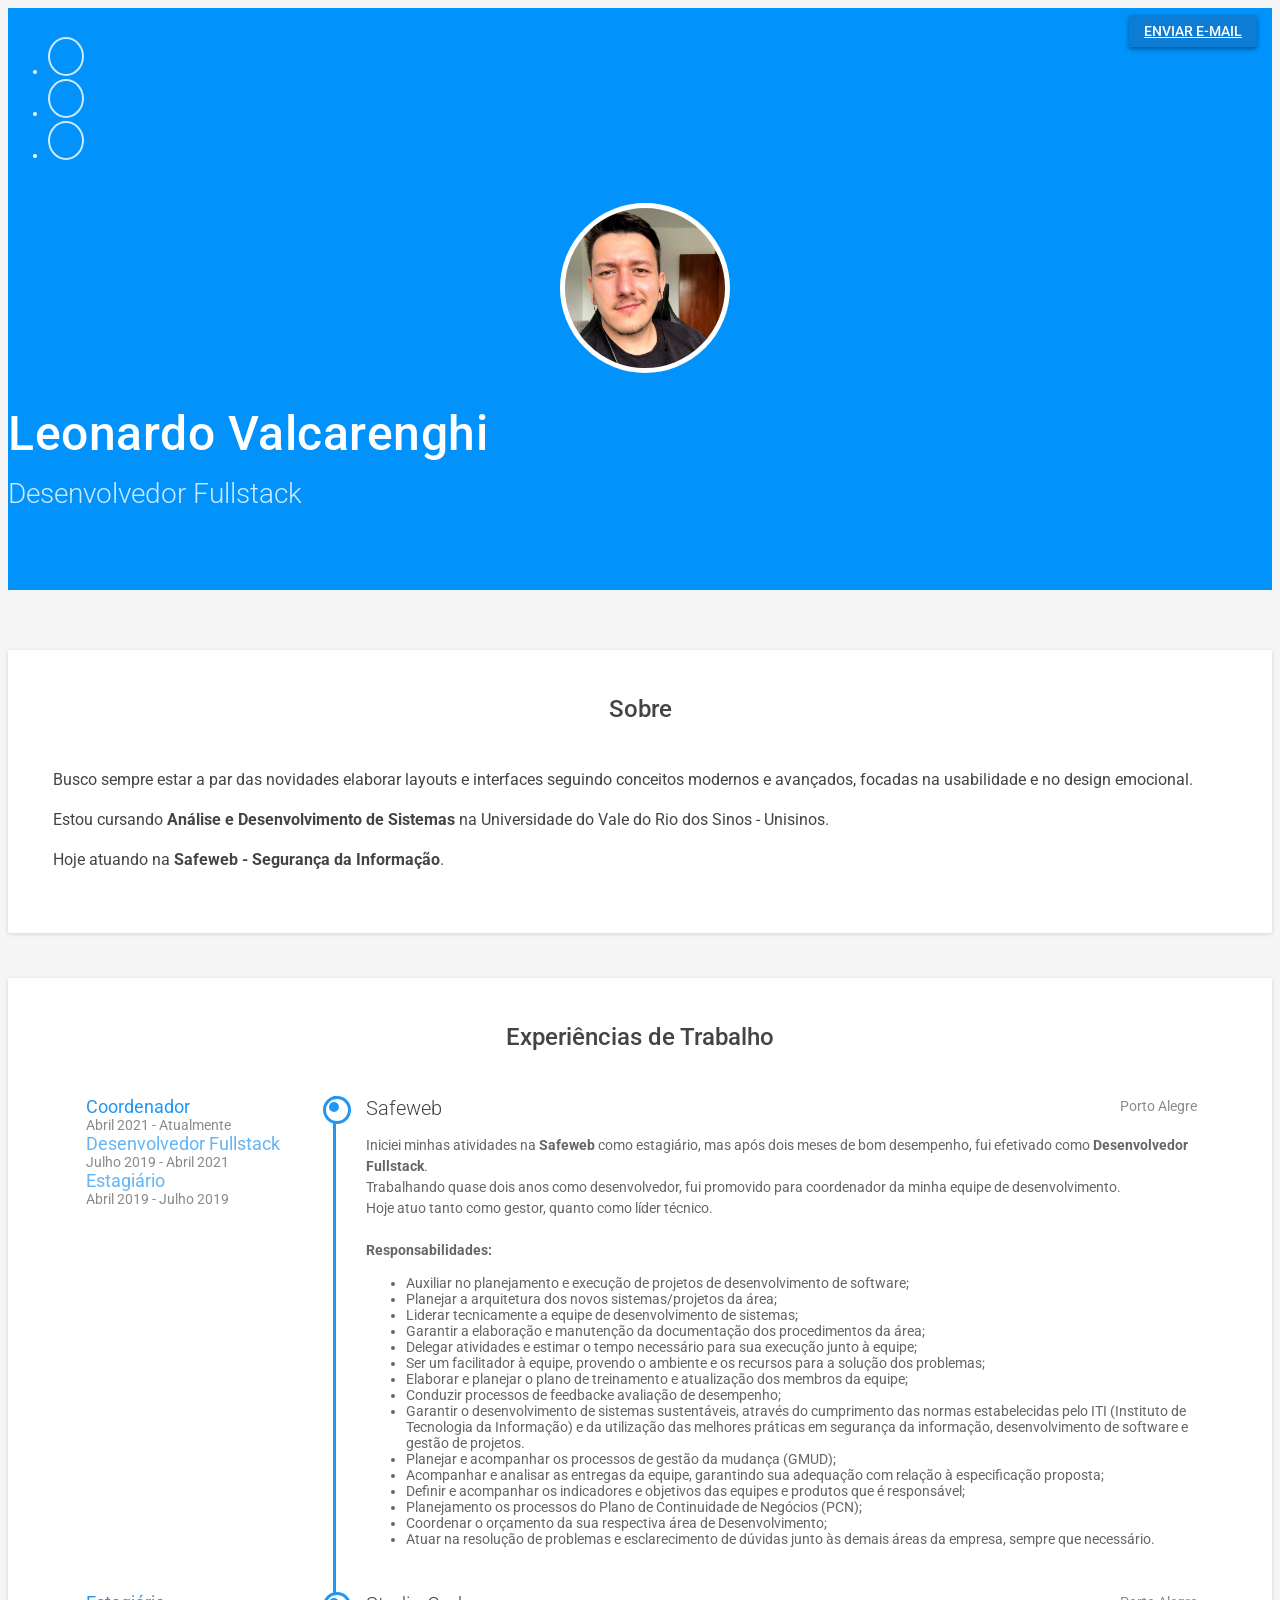
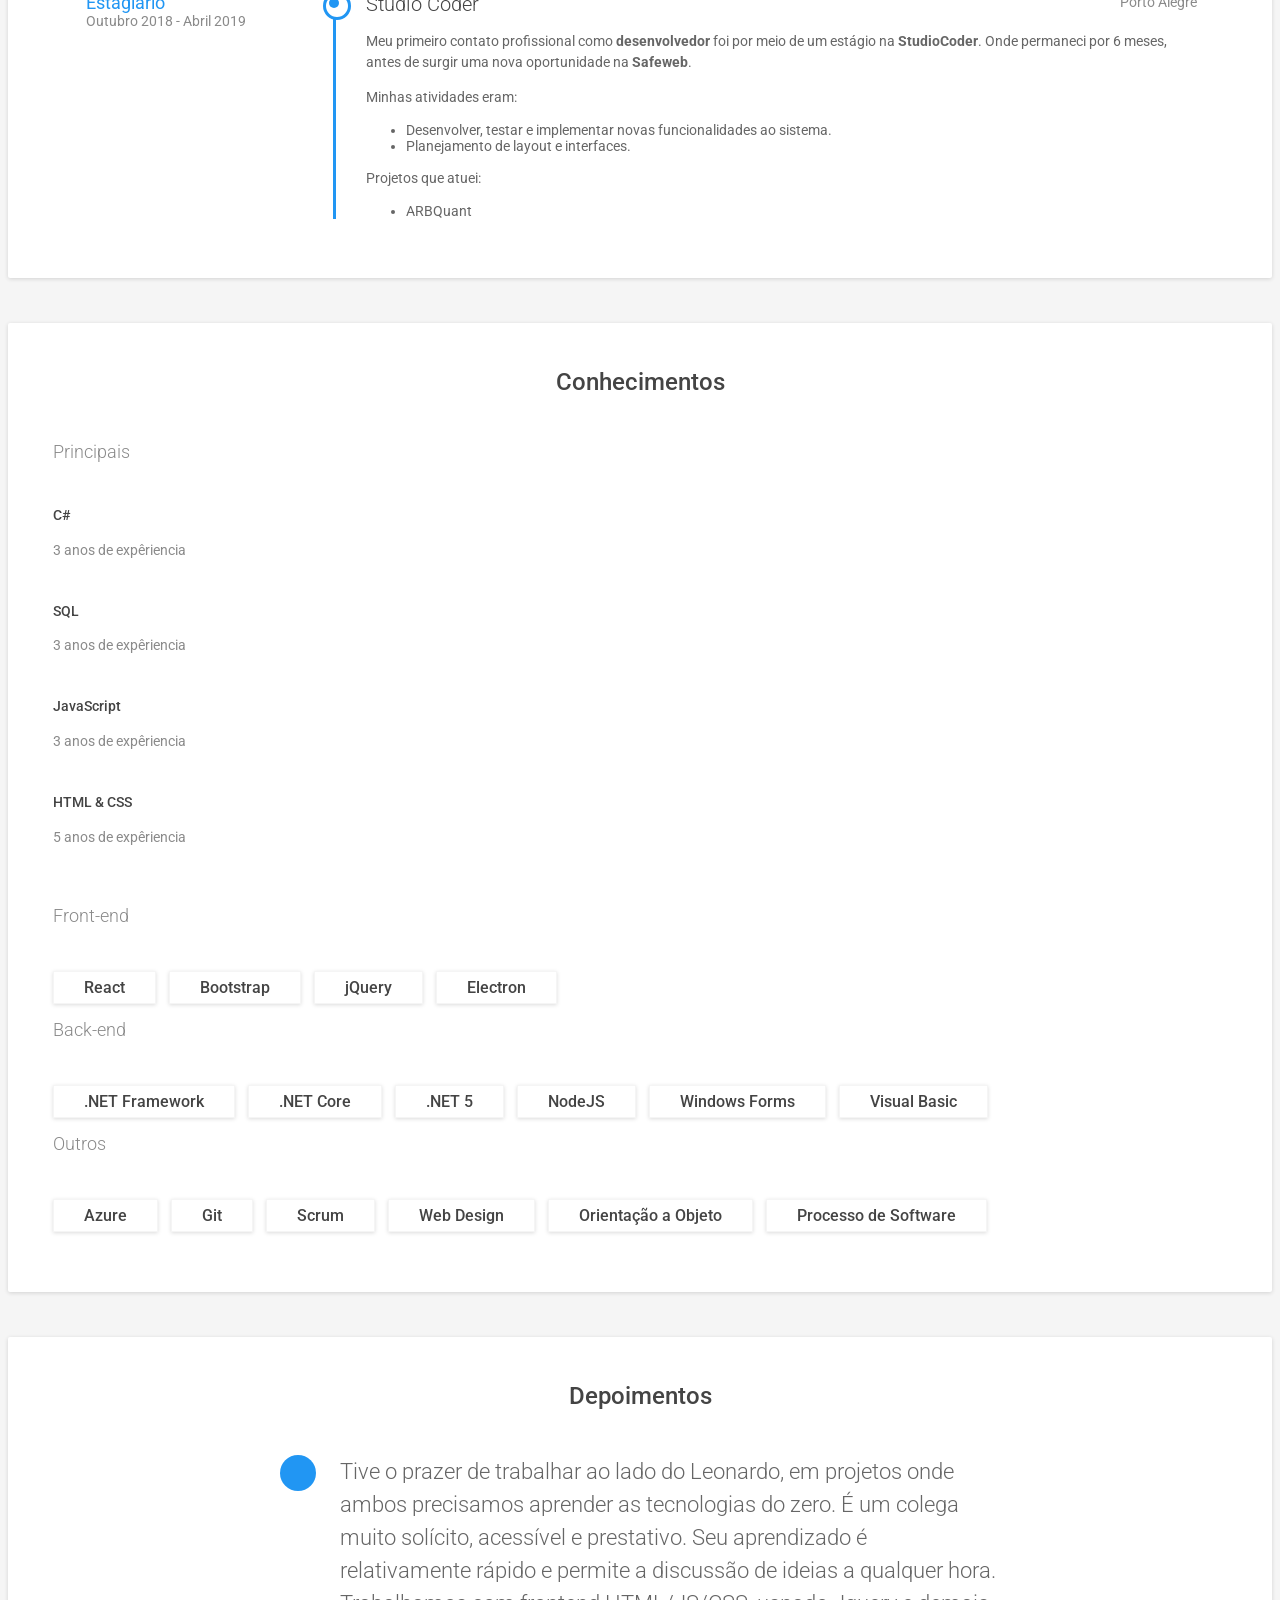
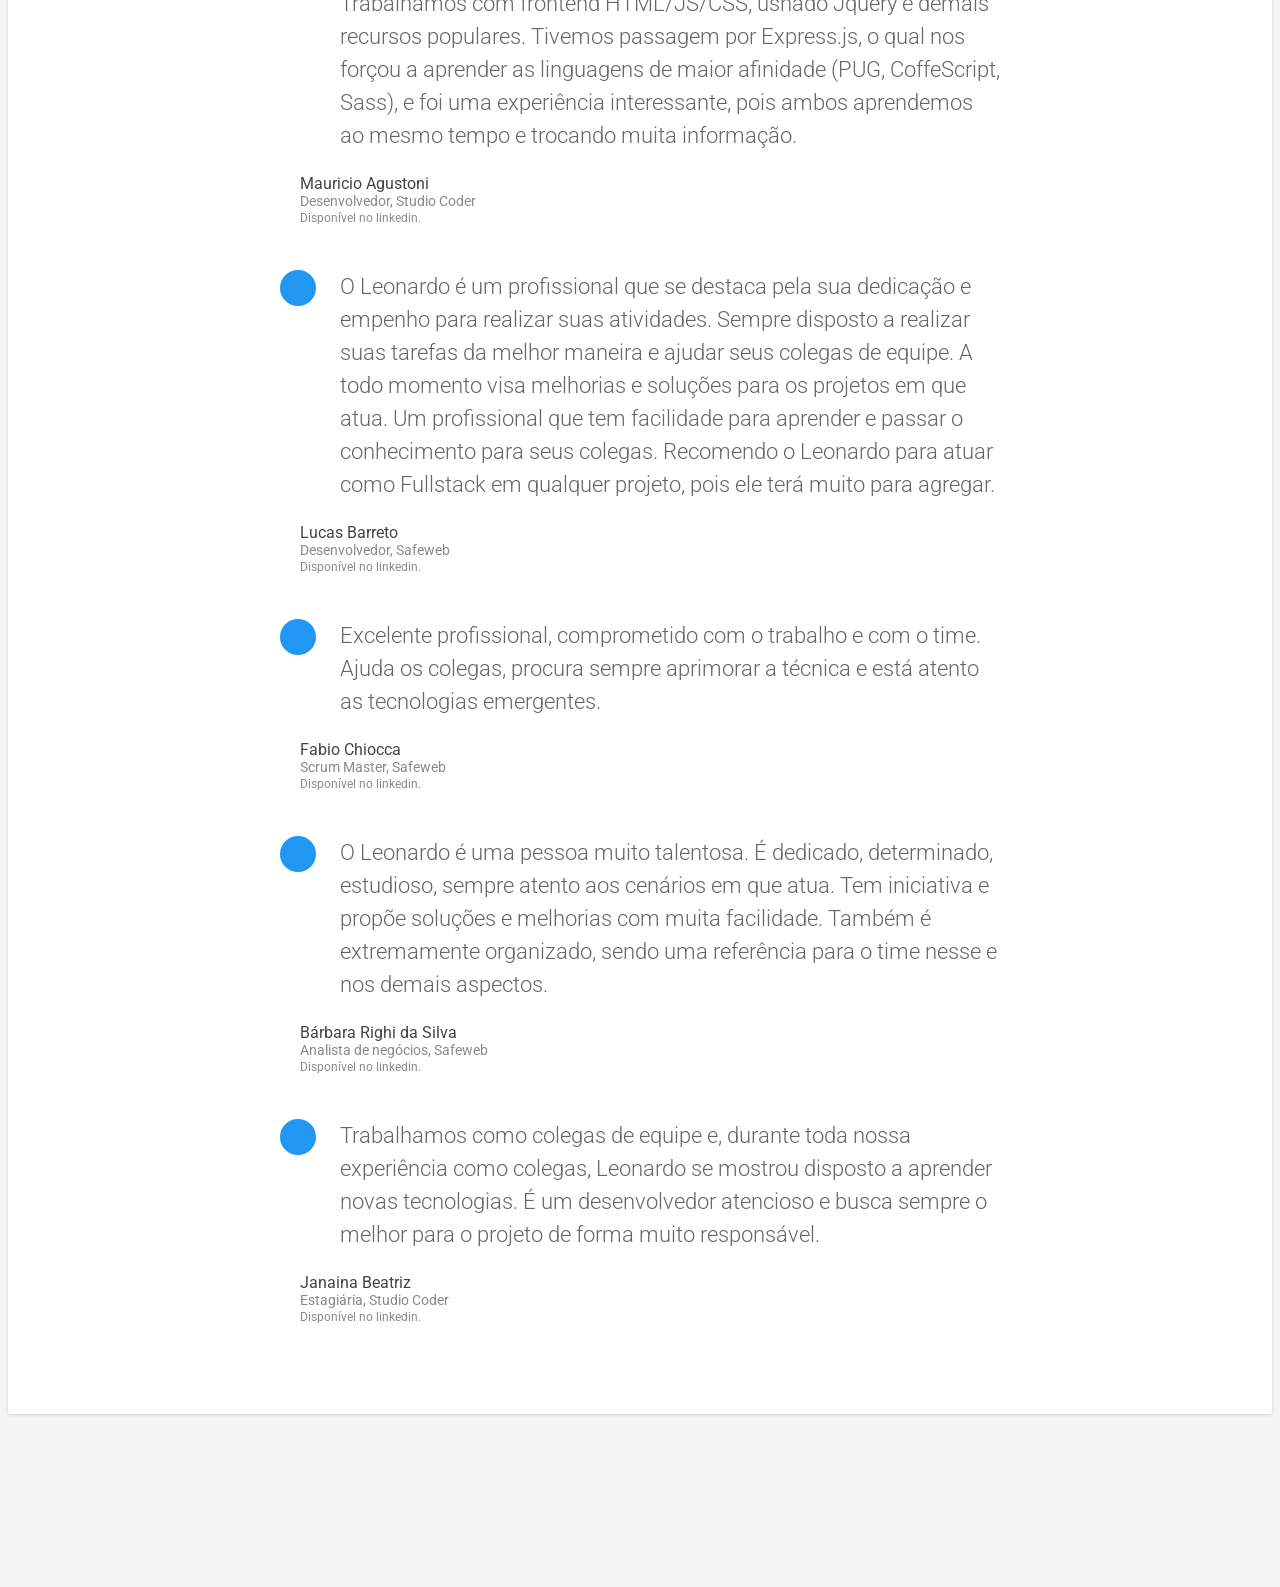
==== index.html @ 8c79fdb8 "descrição do cargo atual" ====
﻿<!DOCTYPE html>
<html lang="pt">

<head>
    <!-- Título -->
    <title>Leonardo Valcarenghi</title>

    <!-- Meta -->
    <meta charset="utf-8">
    <meta http-equiv="X-UA-Compatible" content="IE=edge">
    <meta name="viewport" content="width=device-width, initial-scale=1.0">


    <meta name="author" content="Leonardo José Valcarenghi">
    <meta name="description"
        content="Desenvolvedor Fullstack Freelancer - Desenvolvimento de websites responsivos com HTML, CSS, JavaScript, jQuery e Bootstrap. Porto Alegre e região">
    <meta name="keywords"
        content="desenvolvedor, programador, freelancer, front-end, back-end, web, frontend, backend, html, css, javascript, jquery, bootstrap, node, sql, c#, net, csharp, visualbasic, git, site, website, landingpage, porto alegre, rs, brasil, getninjas, workana" />




    <link rel="shortcut icon" href="favicon.ico">
    <link
        href='https://fonts.googleapis.com/css?family=Roboto:400,500,400italic,300italic,300,500italic,700,700italic,900,900italic'
        rel='stylesheet' type='text/css'>
    <!-- FontAwesome JS -->
    <script defer src="assets/fontawesome/js/all.js"></script>
    <!-- Global CSS -->
    <link rel="stylesheet" href="assets/plugins/bootstrap/css/bootstrap.min.css">
    <!-- Theme CSS -->
    <link id="theme-style" rel="stylesheet" href="assets/css/theme.css">
    <link id="theme-style" rel="stylesheet" href="assets/css/print.css">
    <link id="theme-style" rel="stylesheet" href="assets/css/style.css">

    <!-- Global site tag (gtag.js) - Google Analytics -->
    <script async src="https://www.googletagmanager.com/gtag/js?id=UA-178551018-1"></script>
    <script>
        window.dataLayer = window.dataLayer || [];
        function gtag() { dataLayer.push(arguments); }
        gtag('js', new Date());

        gtag('config', 'UA-178551018-1');
    </script>


    <script type="text/javascript">
        var href = window.location.href.toLocaleLowerCase();
        if (!href.includes('.com.br')) { } else
            if (href.includes('http://')) { window.location.href = href.replace('http://', 'https://') }
    </script>

</head>

<body>

    <header class="header">
        <div class="top-bar container-fluid">
            <div class="actions">
                <a class="btn d-none d-md-inline-block" href="mailto:leonardo.valcarenghi@gmail.com">
                    <i class="fas fa-paper-plane" aria-hidden="true"></i> Enviar E-mail
                </a>
                <!--<a class="btn" href="#"><i class="fas fa-download" aria-hidden="true"></i> Baixar Meu Currírulo</a>-->
            </div>
            <!--//actions-->
            <ul class="social list-inline">
                <li class="list-inline-item">
                    <a href="https://www.linkedin.com/in/leonardo-valcarenghi/" target="_blank">
                        <i class="fab fa-linkedin-in" aria-hidden="true"></i>
                    </a>
                </li>
                <li class="list-inline-item">
                    <a href="https://github.com/leonardovalcarenghi" target="_blank">
                        <i class="fab fa-github-alt" aria-hidden="true"></i>
                    </a>
                </li>
                <li class="list-inline-item">
                    <a href="https://instagram.com/leo_valcarenghi" target="_blank">
                        <i class="fab fa-instagram" aria-hidden="true"></i>
                    </a>
                </li>
            </ul>
            <!--//social-->
        </div>
        <!--//top-bar-->

        <div class="intro">
            <div class="container text-center">
                <div class="profile-image"></div>
                <h1 class="name">Leonardo Valcarenghi</h1>
                <div class="title">Desenvolvedor Fullstack</div>
                <div class="profile">
                    <!-- <p>
                        Estou sempre em busca de novos conhecimentos, tanto para melhorar meus projetos, quando para
                        atribuir ao meu perfil profissional.
                    </p> -->
                </div>
                <!--//profile-->
            </div>
            <!--//container-->
        </div>
        <!--//intro-->



        <!-- <div class="page-nav-space-holder d-none d-md-block">
            <div id="page-nav-wrapper" class="page-nav-wrapper text-center">
                <div class="container">
                    <ul id="page-nav" class="nav page-nav list-inline">
                        <li class="nav-item">
                            <a class="scrollto nav-link" href="#about-section">Sobre</a>
                        </li>
                        <li class="nav-item">
                            <a class="scrollto nav-link" href="#experiences-section">Experiências</a>
                        </li>
                        <li class="nav-item"><a class="scrollto nav-link" href="#skills-section">Conhecimentos</a></li>
                        <li class="nav-item">
                            <a class="scrollto nav-link" href="#testimonials-section">Depoimentos</a>
                        </li>

                    </ul>

                </div>
            </div>
        </div> -->

    </header>
    <!--//header-->

    <div class="wrapper container">



        <!-- Sobre Mim -->
        <section id="about-section" class="testimonials-section section">
            <h2 class="section-title">Sobre</h2>

            <div class="row">
                <div class="col-12 text-center" style="font-size: 16px;">
                    <p>
                        Busco sempre estar a par das novidades elaborar
                        layouts e interfaces seguindo conceitos modernos e avançados, focadas na usabilidade e
                        no design emocional.
                    </p>
                    <p>
                        Estou cursando <b>Análise e Desenvolvimento de Sistemas</b> na
                        Universidade do Vale do Rio dos Sinos - Unisinos.
                    </p>
                    <p>
                        Hoje atuando na <b>Safeweb - Segurança da Informação</b>.
                    </p>
                </div>

            </div>


        </section>
        <!--//section-->

        <section id="experiences-section" class="experiences-section section">
            <h2 class="section-title">Experiências de Trabalho</h2>
            <div class="timeline">

                <!-- Safeweb -->
                <div class="item">
                    <div class="work-place">
                        <h3 class="place">Safeweb</h3>
                        <div class="location"><i class="fas fa-map-marker-alt mr-1"></i>Porto Alegre</div>
                    </div>
                    <div class="job-meta">
                        <div class="title mt-3 mt-sm-0">Coordenador</div>
                        <div class="time">Abril 2021 - Atualmente</div>

                        <div class="title mt-3 text-dark" style="opacity: 0.7;">Desenvolvedor Fullstack</div>
                        <div class="time">Julho 2019 - Abril 2021</div>

                        <div class="title mt-3 text-dark" style="opacity: 0.7;">Estagiário</div>
                        <div class="time">Abril 2019 - Julho 2019</div>
                    </div>
                    <!--//job-meta-->
                    <div class="job-desc">
                        <p>
                            Iniciei minhas atividades na <b>Safeweb</b> como estagiário, mas após dois meses de bom
                            desempenho, fui efetivado como <b>Desenvolvedor Fullstack</b>.
                            <br />
                            Trabalhando quase dois anos como desenvolvedor, fui promovido para coordenador da minha equipe
                            de desenvolvimento.
                            <br />
                            Hoje atuo tanto como gestor, quanto como líder técnico.

                            <br />
                            <br />
                            <strong>Responsabilidades:</strong>
                        </p>
                        <ul>
                            <li> Auxiliar no planejamento e execução de projetos de desenvolvimento de software;
                            </li>
                            <li> Planejar a arquitetura dos novos sistemas/projetos da área;</li>
                            <li> Liderar tecnicamente a equipe de desenvolvimento de sistemas;</li>
                            <li> Garantir a elaboração e manutenção da documentação dos procedimentos da área;</li>
                            <li> Delegar atividades e estimar o tempo necessário para sua execução junto à equipe;</li>
                            <li> Ser um facilitador à equipe, provendo o ambiente e os recursos para a solução dos
                                problemas;</li>
                            <li> Elaborar e planejar o plano de treinamento e atualização dos membros da equipe;</li>
                            <li> Conduzir processos de feedbacke avaliação de desempenho;</li>
                            <li> Garantir o desenvolvimento de sistemas sustentáveis, através do cumprimento das normas
                                estabelecidas pelo ITI (Instituto de Tecnologia da Informação) e da utilização das
                                melhores práticas em segurança da informação, desenvolvimento de software e gestão de
                                projetos.</li>
                            <li> Planejar e acompanhar os processos de gestão da mudança (GMUD);</li>
                            <li> Acompanhar e analisar as entregas da equipe, garantindo sua adequação com relação à
                                especificação proposta;</li>
                            <li> Definir e acompanhar os indicadores e objetivos das equipes e produtos que é
                                responsável;</li>
                            <li> Planejamento os processos do Plano de Continuidade de Negócios (PCN);</li>
                            <li> Coordenar o orçamento da sua respectiva área de Desenvolvimento;</li>
                            <li> Atuar na resolução de problemas e esclarecimento de dúvidas junto às demais áreas da
                                empresa, sempre que necessário.</li>
                        </ul>

                        <!-- <ul>
                            <li>Desenvolver, testar e implantar os requisitos funcionais e não funcionais dos sistemas;
                            </li>
                            <li>Elaborar e orientar as atividades de correção e manutenção dos sistemas legados;</li>
                            <li>Planejar a arquitetura dos novos projetos;</li>
                            <li>Planejar e executar a implantação de novas versões dos sistemas;</li>
                            <li>Contribuir nas etapas de planejamento e levantamento de requisitos dos projetos e
                                demandas;</li>
                            <li>Levantar, analisar, antecipar e mitigar problemas e riscos dos sistemas desenvolvidos;
                            </li>
                            <li>Atuar na resolução de problemas e esclarecimento de dúvidas junto às demais áreas da
                                empresa.</li>
                        </ul> -->                     

                    </div>
                    <!--//job-desc-->
                </div>
                <!--//item-->
                <!-- StudioCoder -->
                <div class="item">
                    <div class="work-place">
                        <h3 class="place">Studio Coder</h3>
                        <div class="location"><i class="fas fa-map-marker-alt mr-1"></i>Porto Alegre</div>
                    </div>
                    <div class="job-meta">
                        <div class="title">Estagiário</div>
                        <div class="time">Outubro 2018 - Abril 2019</div>
                    </div>
                    <!--//job-meta-->
                    <div class="job-desc">
                        <p>
                            Meu primeiro contato profissional como <b>desenvolvedor</b> foi por meio de um estágio na
                            <b>StudioCoder</b>.
                            Onde permaneci por 6 meses, antes de surgir uma nova oportunidade na <b>Safeweb</b>.
                        </p>
                        <p>
                            Minhas atividades eram:
                        </p>
                        <ul>
                            <li>Desenvolver, testar e implementar novas funcionalidades ao sistema.</li>
                            <li>Planejamento de layout e interfaces.</li>
                        </ul>

                        <p>
                            Projetos que atuei:
                        </p>
                        <ul>
                            <li>ARBQuant</li>
                        </ul>

                    </div>
                    <!--//job-desc-->
                </div>
                <!--//item-->

            </div>
            <!--//timeline-->

        </section>
        <!--//section-->



        <section id="skills-section" class="skills-section section text-center">
            <h2 class="section-title">Conhecimentos</h2>
            <div class="top-skills">
                <h3 class="subtitle">Principais</h3>
                <div class="row">

                    <!--//C#-->
                    <div class="item col-12 col-md-3">
                        <div class="item-inner">
                            <h4 class="skill-name">C#</h4>
                            <div class="level">3 anos de expêriencia</div>
                            <div class="desc">

                            </div>
                        </div>
                        <!--//item-inner-->
                    </div>

                    <!--//SQL-->
                    <div class="item col-12 col-md-3">
                        <div class="item-inner">
                            <h4 class="skill-name">SQL</h4>
                            <div class="level">3 anos de expêriencia</div>
                            <div class="desc">

                            </div>
                        </div>
                        <!--//item-inner-->
                    </div>
                    <!--//item-->

                    <!--//JavaScript-->
                    <div class="item col-12 col-md-3">
                        <div class="item-inner">
                            <h4 class="skill-name">JavaScript</h4>
                            <div class="level">3 anos de expêriencia</div>
                            <div class="desc"></div>
                        </div>
                        <!--//item-inner-->
                    </div>

                    <!--//HTML-->
                    <div class="item col-12 col-md-3">
                        <div class="item-inner">
                            <h4 class="skill-name">HTML & CSS</h4>
                            <div class="level">5 anos de expêriencia</div>
                            <div class="desc">

                            </div>
                        </div>
                        <!--//item-inner-->
                    </div>




                </div>
                <!--//row-->
            </div>
            <!--//top-skills-->

            <div class="other-skills">

                <h3 class="subtitle">Front-end</h3>
                <div class="misc-skills">
                    <span class="skill-tag">React</span>
                    <span class="skill-tag">Bootstrap</span>
                    <span class="skill-tag">jQuery</span>
                    <span class="skill-tag">Electron</span>
                </div>

                <h3 class="subtitle mt-4">Back-end</h3>
                <div class="misc-skills">
                    <span class="skill-tag">.NET Framework</span>
                    <span class="skill-tag">.NET Core</span>
                    <span class="skill-tag">.NET 5</span>
                    <span class="skill-tag">NodeJS</span>
                    <span class="skill-tag">Windows Forms</span>
                    <span class="skill-tag">Visual Basic</span>
                </div>

                <h3 class="subtitle mt-4">Outros</h3>
                <div class="misc-skills">
                    <span class="skill-tag">Azure</span>
                    <span class="skill-tag">Git</span>
                    <span class="skill-tag">Scrum</span>
                    <span class="skill-tag">Web Design</span>
                    <span class="skill-tag">Orientação a Objeto</span>
                    <span class="skill-tag">Processo de Software</span>
                </div>
            </div>
            <!--//other-skills-->

        </section>
        <!--//skills-section-->

        <section id="testimonials-section" class="testimonials-section section">
            <h2 class="section-title">Depoimentos</h2>

            <div id="testimonials-carousel" class="testimonials-carousel carousel slide" data-interval="8000">

                <!-- Indicators -->
                <ol class="carousel-indicators">
                    <!-- Script vai renderizar os controladores -->
                </ol>

                <!-- Wrapper for slides -->
                <div class="carousel-inner">

                    <div class="item carousel-item active">
                        <blockquote class="quote">
                            <p>
                                <span class="icon-holder"><i class="fas fa-quote-left"></i></span>
                                Tive o prazer de trabalhar ao lado do Leonardo, em projetos onde ambos precisamos
                                aprender as tecnologias do zero. É um colega muito solícito, acessível e prestativo. Seu
                                aprendizado é relativamente rápido e permite a discussão de ideias a qualquer hora.
                                Trabalhamos com frontend HTML/JS/CSS, usnado Jquery e demais recursos populares. Tivemos
                                passagem por Express.js, o qual nos forçou a aprender as linguagens de maior afinidade
                                (PUG, CoffeScript, Sass), e foi uma experiência interessante, pois ambos aprendemos ao
                                mesmo tempo e trocando muita informação.
                            </p>
                        </blockquote>
                        <div class="source">
                            <div class="name">Mauricio Agustoni</div>
                            <div class="position">Desenvolvedor, Studio Coder
                                <br />
                                <small>Disponível no linkedin.</small>
                            </div>
                        </div>
                        <!--//source-->

                    </div>
                    <!--//item-->


                    <div class="item carousel-item ">
                        <blockquote class="quote">
                            <p>
                                <span class="icon-holder"><i class="fas fa-quote-left"></i></span>
                                O Leonardo é um profissional que se destaca pela sua dedicação e empenho para realizar
                                suas atividades.
                                Sempre disposto a realizar suas tarefas da melhor maneira e ajudar seus colegas de
                                equipe. A todo momento
                                visa melhorias e soluções para os projetos em que atua. Um profissional que tem
                                facilidade para aprender e
                                passar o conhecimento para seus colegas. Recomendo o Leonardo para atuar como Fullstack
                                em qualquer projeto, pois
                                ele terá muito para agregar.
                            </p>
                        </blockquote>
                        <div class="source">
                            <div class="name">Lucas Barreto</div>
                            <div class="position">Desenvolvedor, Safeweb
                                <br />
                                <small>Disponível no linkedin.</small>
                            </div>
                        </div>
                        <!--//source-->

                    </div>
                    <!--//item-->

                    <div class="item carousel-item ">
                        <blockquote class="quote">
                            <p>
                                <span class="icon-holder"><i class="fas fa-quote-left"></i></span>
                                Excelente profissional, comprometido com o trabalho e com o time. Ajuda os colegas,
                                procura sempre aprimorar a técnica e está atento as tecnologias emergentes.
                            </p>
                        </blockquote>
                        <div class="source">
                            <div class="name">Fabio Chiocca</div>
                            <div class="position">Scrum Master, Safeweb
                                <br />
                                <small>Disponível no linkedin.</small>
                            </div>
                        </div>
                        <!--//source-->

                    </div>
                    <!--//item-->



                    <div class="item carousel-item ">
                        <blockquote class="quote">
                            <p>
                                <span class="icon-holder"><i class="fas fa-quote-left"></i></span>
                                O Leonardo é uma pessoa muito talentosa. É dedicado, determinado, estudioso, sempre
                                atento aos cenários em que atua. Tem iniciativa e propõe soluções e melhorias com muita
                                facilidade. Também é extremamente organizado, sendo uma referência para o time nesse e
                                nos demais aspectos.
                            </p>
                        </blockquote>
                        <div class="source">
                            <div class="name">Bárbara Righi da Silva</div>
                            <div class="position">Analista de negócios, Safeweb
                                <br />
                                <small>Disponível no linkedin.</small>
                            </div>
                        </div>
                        <!--//source-->

                    </div>
                    <!--//item-->

                    <div class="item carousel-item ">
                        <blockquote class="quote">
                            <p>
                                <span class="icon-holder"><i class="fas fa-quote-left"></i></span>
                                Trabalhamos como colegas de equipe e, durante toda nossa experiência como colegas,
                                Leonardo se mostrou disposto a aprender novas tecnologias. É um desenvolvedor atencioso
                                e busca sempre o melhor para o projeto de forma muito responsável.
                            </p>
                        </blockquote>
                        <div class="source">
                            <div class="name">Janaina Beatriz</div>
                            <div class="position">Estagiária, Studio Coder
                                <br />
                                <small>Disponível no linkedin.</small>
                            </div>
                        </div>
                        <!--//source-->

                    </div>
                    <!--//item-->


                    <!-- 
                    <div class="item carousel-item active">
                        <blockquote class="quote">
                            <p>
                                <span class="icon-holder"><i class="fas fa-quote-left"></i></span>
                                É uma das principais referências dentro da equipe no item de proatividade, sempre
                                trazendo novas ideias e melhorias.
                            </p>
                        </blockquote>
                        <div class="source">
                            <div class="name">Ivan Santos da Cunha</div>
                            <div class="position">Coordenador, Safeweb</div>
                        </div>
                        <!--//source-

                </div>


                <div class="item carousel-item ">
                    <blockquote class="quote">
                        <p>
                            <span class="icon-holder"><i class="fas fa-quote-left"></i></span>
                            Sempre muito engajado com o time e em vários momentos é uma referência dentro da equipe
                            demonstrando orgulho e identificação com a empresa.
                        </p>
                    </blockquote>
                    <div class="source">
                        <div class="name">Ivan Santos da Cunha</div>
                        <div class="position">Coordenador, Safeweb</div>
                    </div>
                    <!--//source--

                </div>
                <!--//item--

                <div class="item carousel-item ">
                    <blockquote class="quote">
                        <p>
                            <span class="icon-holder"><i class="fas fa-quote-left"></i></span>
                            Possui muita autonomia dentro da equipe, em vários momentos tomou a frente em
                            reestruturações complexas do projeto e outras atividades críticas.
                        </p>
                    </blockquote>
                    <div class="source">
                        <div class="name">Ivan Santos da Cunha</div>
                        <div class="position">Coordenador, Safeweb</div>
                    </div>
                    <!--//source--

                </div>
                <!--//item--

                <div class="item carousel-item ">
                    <blockquote class="quote">
                        <p>
                            <span class="icon-holder"><i class="fas fa-quote-left"></i></span>
                            Possui um grande conhecimento técnico e sempre demonstra segurança nos projetos que
                            participa.
                        </p>
                    </blockquote>
                    <div class="source">
                        <div class="name">Ivan Santos da Cunha</div>
                        <div class="position">Coordenador, Safeweb</div>
                    </div>
                    <!--//source--

            </div>
            <!--//item--

                <div class="item carousel-item ">
                    <blockquote class="quote">
                        <p>
                            <span class="icon-holder"><i class="fas fa-quote-left"></i></span>
                            Léo é uma referência em comprometimento em relação a engajamento dentro da equipe.
                            Ficando disponivel mesmo após o horário de expediente inclusive no final de semana em
                            casa.
                        </p>
                    </blockquote>
                    <div class="source">
                        <div class="name">Ivan Santos da Cunha</div>
                        <div class="position">Coordenador, Safeweb</div>
                    </div>
                    <!--//source--

                </div>
                <!--//item--
                <div class="item carousel-item">
                    <blockquote class="quote">
                        <p>
                            <span class="icon-holder"><i class="fas fa-quote-left"></i></span>
                            Busca sempre a melhor solução e está sempre preocupado com a qualidade de seu
                            código e faz sugestões de melhorias para os sistemas em que atua.
                        </p>

                    </blockquote>
                    <div class="source">
                        <div class="name">Ivan Santos da Cunha</div>
                        <div class="position">Coordenador, Safeweb</div>
                    </div>
                    //source-

                </div>
            -->

                </div>
                <!--//carousel-inner-->
            </div>
            <!--//testimonials-carousel-->

        </section>
        <!--//section-->


        <section id="portfolio-section" class="portfolio-section section " style="display: none;">
            <h2 class="section-title">Projetos</h2>
            <ul id="filters" class="filters clearfix">
                <li class="type active" data-filter="*">Todos</li>
                <li class="type" data-filter=".csharp">C#</li>
                <li class="type" data-filter=".js">JavaScript</li>
                <li class="type" data-filter=".sql">SQL</li>
                <li class="type" data-filter=".vb">Visual Basic</li>
            </ul>
            <!--//filters-->
            <div class="items-wrapper isotope row">

                <!-- Portal sDoc -->
                <div class="item csharp sql js col-lg-3 col-6">
                    <div class="item-inner">
                        <figure class="figure">
                            <!--<img class="img-fluid" src="assets/images/portfolio/portfolio-1.jpg" alt="" />-->
                        </figure>
                        <div class="content text-left">
                            <h3 class="sub-title"><a href="#">Portal sDoc</a></h3>
                            <div class="meta">Assinaturas digitais.</div>
                            <div class="action"><a href="#">Ver mais</a></div>
                        </div>
                        <!--//content-->
                        <a class="link-mask" href="./projetos/sdoc.html"></a>
                    </div>
                    <!--//item-inner-->
                </div>

                <!-- XPEG Count -->
                <div class="item vb col-lg-3 col-6">
                    <div class="item-inner">
                        <figure class="figure">
                            <!--<img class="img-fluid" src="assets/images/portfolio/portfolio-5.jpg" alt="" />-->
                        </figure>
                        <div class="content text-left">
                            <h3 class="sub-title"><a href="#">XPEG Count</a></h3>
                            <div class="meta">Windows Forms<br></div>
                            <div class="action"><a href="#">Ver Mais</a></div>
                        </div>
                        <!--//content-->
                        <a class="link-mask" href="./projetos/xpeg-count.html"></a>
                    </div>
                    <!--//item-inner-->
                </div>

                <!-- XPEG Count 2.0 -->
                <div class="item csharp sql js col-lg-3 col-6">
                    <div class="item-inner">
                        <figure class="figure">
                            <!--<img class="img-fluid" src="https://cdn-media-1.freecodecamp.org/images/1*aBsgPiEeOE5lLoippRm7BA.png" alt="" />-->
                        </figure>
                        <div class="content text-left">
                            <h3 class="sub-title"><a href="#">XPEG Count 2.0</a></h3>
                            <div class="meta">Electron<br></div>
                            <div class="action"><a href="#">Ver Mais</a></div>
                        </div>
                        <!--//content-->
                        <a class="link-mask" href="./projetos/xpeg-count-2.html"></a>
                    </div>
                    <!--//item-inner-->
                </div>

                <!-- Portal ACT -->
                <div class="item csharp sql js col-lg-3 col-6">
                    <div class="item-inner" style="    max-height: 170px;">
                        <figure class="figure">
                            <!--<img class="img-fluid" src="assets/images/portfolio/portfolio-2.jpg" alt="" />-->
                        </figure>
                        <div class="content text-left">
                            <h3 class="sub-title"><a href="#">Portal ACT</a></h3>
                            <div class="meta">Gerenciamento de carimbos de tempo.</div>
                            <div class="action"><a href="#">Acessar</a></div>
                        </div>
                        <!--//content-->
                        <a class="link-mask" href="https://act.safeweb.com.br/site/" target="_blank"></a>
                    </div>
                    <!--//item-inner-->
                </div>

                <!-- BRDocs -->
                <div class="item csharp sql js col-lg-3 col-6">
                    <div class="item-inner">
                        <figure class="figure">
                            <!--<img class="img-fluid" src="assets/images/portfolio/portfolio-3.jpg" alt="" />-->
                        </figure>
                        <div class="content text-left">
                            <h3 class="sub-title"><a href="#">BRDocs</a></h3>
                            <div class="meta">Portal de consulta de arquivos online.</div>
                            <div class="action"><a href="#">Acessar</a></div>
                        </div>
                        <!--//content-->
                        <a class="link-mask" href="https://brdocs.com.br/" target="_blank"></a>
                    </div>
                    <!--//item-inner-->
                </div>

            </div>
            <!--//item-wrapper-->

        </section>
        <!--//section-->

        <!-- <section id="contact-section" class="contact-section section" style="display: none;">
            <div class="row">
                <div class="col-md-5"></div>
                <div class="col-md-2">
                    <ul class="social list-inline">

                        <li class="list-inline-item">
                            <a href="mailto:leonardo.valcarenghi@gmail.com" target="_blank">
                                <i class="far fa-envelope"></i>
                            </a>
                        </li>

                        <li class="list-inline-item">
                            <a href="https://www.linkedin.com/in/leonardo-valcarenghi/" target="_blank">
                                <i class="fab fa-linkedin-in" aria-hidden="true"></i>
                            </a>
                        </li>

                        <li class="list-inline-item">
                            <a href="https://www.instagram.com/leo_valcarenghi/" target="_blank"><i
                                    class="fab fa-instagram" aria-hidden="true"></i></a>
                        </li>

                        <li class="list-inline-item">
                            <a href="https://github.com/leonardovalcarenghi" target="_blank">
                                <i class="fab fa-github-alt" aria-hidden="true"></i>
                            </a>
                        </li>



                    </ul>
                    <!--//social--
                </div>
            </div>
        </section>
        //section -->

    </div>
    <!--//wrapper-->

    <footer class="footer text-center">
        <div class="container">
            <!-- <small class="copyright">
                Template Copyright @ <a href="http://themes.3rdwavemedia.com/" target="_blank">
                    3rd
                    Wave Media
                </a>
            </small> -->
        </div>
        <!--//container-->
    </footer>

    <!-- Javascript -->
    <script type="text/javascript" src="assets/plugins/jquery-3.4.1.min.js"></script>
    <script type="text/javascript" src="assets/plugins/popper.min.js"></script>
    <script type="text/javascript" src="assets/plugins/bootstrap/js/bootstrap.min.js"></script>
    <script type="text/javascript" src="assets/plugins/back-to-top.js"></script>
    <script type="text/javascript" src="assets/plugins/jquery-scrollTo/jquery.scrollTo.min.js"></script>
    <script type="text/javascript" src="assets/plugins/easy-pie-chart/dist/jquery.easypiechart.min.js"></script>
    <script type="text/javascript" src="assets/plugins/imagesloaded.pkgd.min.js"></script>
    <script type="text/javascript" src="assets/plugins/isotope.pkgd.min.js"></script>

    <!-- custom js -->
    <script type="text/javascript" src="assets/js/main.js"></script>

</body>

</html>
---- assets/css/theme.css ----
/*!   
 * Template Name: Sphere - Bootstrap 4 template for CV/resume/portfolio
 * Version: 4.1
 * Author: Xiaoying Rileys
 * Copyright: 3rd Wave Media Ltd.
 * Website: http://themes.3rdwavemedia.com/
 * Twitter: @3rdwave_themes
*/
body {
    font-family: 'Roboto', sans-serif;
    color: #666;
    background: #f5f5f5;
    font-size: 14px;
    -webkit-font-smoothing: antialiased;
    -moz-osx-font-smoothing: grayscale;
    color: #444;
    overflow-x: hidden;
    position: relative
}

h1, h2, h3, h4, h5, h6 {
    font-weight: 500
}

a {
    color: #2196F3;
    -webkit-transition: all 0.4s ease-in-out;
    -moz-transition: all 0.4s ease-in-out;
    -ms-transition: all 0.4s ease-in-out;
    -o-transition: all 0.4s ease-in-out
}

a:hover {
    text-decoration: underline;
    color: #0a6ebd
}

a:focus {
    text-decoration: none
}

p {
    line-height: 1.5
}

.btn, a.btn {
    background: #0c7cd5;
    color: #fff;
    padding: 8px 15px;
    -webkit-border-radius: 2px;
    -moz-border-radius: 2px;
    -ms-border-radius: 2px;
    -o-border-radius: 2px;
    border-radius: 2px;
    -moz-background-clip: padding;
    -webkit-background-clip: padding-box;
    background-clip: padding-box;
    -webkit-box-shadow: 0 2px 4px 0 rgba(0, 0, 0, 0.4);
    -moz-box-shadow: 0 2px 4px 0 rgba(0, 0, 0, 0.4);
    box-shadow: 0 2px 4px 0 rgba(0, 0, 0, 0.4);
    text-transform: uppercase;
    font-weight: 500;
    font-size: 14px
}

.btn:hover, a.btn:hover {
    color: #fff;
    background: #0d8aee
}

#topcontrol {
    -webkit-transition: all 0.4s ease-in-out;
    -moz-transition: all 0.4s ease-in-out;
    -ms-transition: all 0.4s ease-in-out;
    -o-transition: all 0.4s ease-in-out;
    background: #0c7cd5;
    color: #fff;
    text-align: center;
    display: inline-block;
    z-index: 30;
    width: 36px;
    height: 36px;
    -webkit-border-radius: 50%;
    -moz-border-radius: 50%;
    -ms-border-radius: 50%;
    -o-border-radius: 50%;
    border-radius: 50%;
    -moz-background-clip: padding;
    -webkit-background-clip: padding-box;
    background-clip: padding-box;
    -webkit-box-shadow: 0 6px 10px 0 rgba(0, 0, 0, 0.3);
    -moz-box-shadow: 0 6px 10px 0 rgba(0, 0, 0, 0.3);
    box-shadow: 0 6px 10px 0 rgba(0, 0, 0, 0.3)
}

#topcontrol:hover {
    background: #0a6ebd;
    color: #fff
}

#topcontrol .svg-inline--fa {
    position: relative;
    top: 3px;
    font-size: 25px;
    font-weight: normal
}

.header {
    background: #0192fb;
    color: #fff
}

.header a {
    color: #fff
}

.header .top-bar {
    position: relative;
    padding-top: 15px;
    padding-bottom: 120px
}

.header .social {
    margin-bottom: 0
}

.header .social a {
    color: rgba(255, 255, 255, 0.8);
    display: inline-block;
    text-align: center;
    width: 32px;
    height: 32px;
    -webkit-border-radius: 50%;
    -moz-border-radius: 50%;
    -ms-border-radius: 50%;
    -o-border-radius: 50%;
    border-radius: 50%;
    -moz-background-clip: padding;
    -webkit-background-clip: padding-box;
    background-clip: padding-box;
    padding-top: 3px;
    font-size: 16px;
    border: 2px solid rgba(255, 255, 255, 0.8)
}

.header .social a:hover {
    color: #fff;
    border-color: #fff
}

.header .actions {
    position: absolute;
    right: 15px;
    top: 15px
}

.header .actions .svg-inline--fa {
    margin-right: 5px
}

.header .actions a {
    margin-right: 10px;
    color: #fff
}

.header .actions a:last-child {
    margin-right: 0
}

.header .profile-image {
    position: absolute;
    width: 160px;
    height: 160px;
    top: -80px;
    margin-left: -80px;
    left: 50%
}

.header .name {
    font-size: 48px;
    margin-bottom: 15px;
    letter-spacing: 0.5px
}

.header .title {
    font-size: 28px;
    font-weight: 300;
    color: rgba(255, 255, 255, 0.8);
    margin-bottom: 30px
}

.header .intro {
    background: #0192fb;
    padding-top: 90px;
    padding-bottom: 50px;
    position: relative;
    font-size: 16px
}

.header .profile {
    max-width: 800px;
    margin: 0 auto
}

.header .contact-info {
    background: #0c7cd5;
    padding-top: 30px;
    padding-bottom: 30px;
    font-size: 16px
}

.header .contact-info ul {
    margin-bottom: 0
}

.header .contact-info li {
    margin-right: 30px;
    color: rgba(255, 255, 255, 0.8)
}

.header .contact-info li a {
    color: rgba(255, 255, 255, 0.8)
}

.header .contact-info li a:hover {
    color: #fff
}

.header .contact-info li:last-child {
    margin-right: 0
}

.header .contact-info li .svg-inline--fa {
    margin-right: 10px
}

.page-nav-space-holder {
    height: 60px;
    position: relative
}

.page-nav-wrapper {
    background: #0a6ebd;
    padding-top: 20px;
    padding-bottom: 20px;
    position: absolute;
    width: 100%;
    left: 0;
    -webkit-box-shadow: 0 4px 12px rgba(0, 0, 0, 0.2);
    -moz-box-shadow: 0 4px 12px rgba(0, 0, 0, 0.2);
    box-shadow: 0 4px 12px rgba(0, 0, 0, 0.2)
}

.page-nav-wrapper.fixed {
    position: fixed;
    top: 0;
    left: 0;
    width: 100%;
    z-index: 100;
    background: #2196F3
}

.page-nav-wrapper a {
    color: rgba(255, 255, 255, 0.6);
    text-decoration: none;
    font-weight: 500
}

.page-nav-wrapper .page-nav {
    margin: 0 auto;
    display: inline-block
}

.page-nav-wrapper .page-nav li {
    margin-right: 30px;
    display: inline-block;
    background: none
}

.page-nav-wrapper .page-nav li:hover, .page-nav-wrapper .page-nav li:active {
    background: none
}

.page-nav-wrapper .page-nav li a {
    color: rgba(255, 255, 255, 0.6);
    padding: inherit
}

.page-nav-wrapper .page-nav li a:hover {
    color: #fff
}

.page-nav-wrapper .page-nav li a:hover, .page-nav-wrapper .page-nav li a:active, .page-nav-wrapper .page-nav li a:focus {
    background: none
}

.page-nav-wrapper .page-nav li a.active {
    color: #fff;
    background: none
}

.page-nav-wrapper .page-nav li:last-child {
    margin-right: 0
}

.wrapper {
    padding-top: 60px;
    padding-bottom: 60px
}

.section {
    -webkit-box-shadow: 0 1px 4px 0 rgba(0, 0, 0, 0.14);
    -moz-box-shadow: 0 1px 4px 0 rgba(0, 0, 0, 0.14);
    box-shadow: 0 1px 4px 0 rgba(0, 0, 0, 0.14);
    padding: 45px;
    background: #fff;
    margin-bottom: 45px;
    -webkit-border-radius: 2px;
    -moz-border-radius: 2px;
    -ms-border-radius: 2px;
    -o-border-radius: 2px;
    border-radius: 2px;
    -moz-background-clip: padding;
    -webkit-background-clip: padding-box;
    background-clip: padding-box
}

.section:last-child {
    margin-bottom: 0
}

.section-title {
    margin-top: 0;
    margin-bottom: 45px;
    font-size: 24px;
    text-align: center
}

.timeline {
    border-left: 3px solid #2196F3;
    border-bottom-right-radius: 2px;
    border-top-right-radius: 2px;
    position: relative;
    padding: 0 30px;
    margin-left: 280px
}

.timeline .item {
    position: relative;
    margin-bottom: 45px
}

.timeline .item:last-child {
    margin-bottom: 0
}

.timeline .item:before {
    content: "";
    position: absolute;
    left: -43px;
    top: 0;
    display: inline-block;
    width: 22px;
    height: 22px;
    -webkit-border-radius: 50%;
    -moz-border-radius: 50%;
    -ms-border-radius: 50%;
    -o-border-radius: 50%;
    border-radius: 50%;
    -moz-background-clip: padding;
    -webkit-background-clip: padding-box;
    background-clip: padding-box;
    background: #fff;
    border: 3px solid #2196F3
}

.timeline .item:after {
    content: "";
    position: absolute;
    left: -37px;
    top: 6px;
    display: inline-block;
    width: 10px;
    height: 10px;
    -webkit-border-radius: 50%;
    -moz-border-radius: 50%;
    -ms-border-radius: 50%;
    -o-border-radius: 50%;
    border-radius: 50%;
    -moz-background-clip: padding;
    -webkit-background-clip: padding-box;
    background-clip: padding-box;
    background: #2196F3;
    z-index: 10
}

.timeline .work-place {
    position: relative
}

.timeline .location {
    position: absolute;
    right: 0;
    top: 2px;
    color: #8a8a8a
}

.timeline .location .svg-inline--fa {
    margin-right: 5px
}

.timeline .place {
    margin-top: 0;
    margin-bottom: 15px;
    font-size: 20px;
    font-weight: 300
}

.timeline .job-meta {
    position: absolute;
    left: -280px;
    top: 0
}

.timeline .job-meta .title {
    font-size: 18px;
    color: #2196F3;
    max-width: 220px
}

.timeline .job-meta .time {
    color: #8a8a8a
}

.timeline .job-desc {
    color: #666
}

.education-section .item {
    margin-bottom: 45px
}

.education-section .item-inner {
    padding: 0 30px
}

.education-section .degree {
    font-size: 18px;
    color: #2196F3;
    margin-top: 0;
    margin-bottom: 0px
}

.education-section .education-body {
    font-weight: 500;
    margin-bottom: 0px;
    font-size: 16px;
    font-weight: 300
}

.education-section .time {
    color: #8a8a8a;
    margin-bottom: 15px
}

.education-section .desc {
    color: #666
}

.skills-section .subtitle {
    font-size: 18px;
    color: #8a8a8a;
    margin-top: 0;
    margin-bottom: 45px;
    font-weight: 300
}

.skills-section .top-skills {
    margin-bottom: 60px
}

.skills-section .top-skills .item {
    margin-bottom: 45px
}

.skills-section .level {
    color: #8a8a8a;
    margin-bottom: 15px
}

.skills-section .desc {
    color: #666
}

.skills-section .skill-tag {
    -webkit-box-shadow: 0 1px 4px 0 rgba(0, 0, 0, 0.14);
    -moz-box-shadow: 0 1px 4px 0 rgba(0, 0, 0, 0.14);
    box-shadow: 0 1px 4px 0 rgba(0, 0, 0, 0.14);
    padding: 6px 30px;
    display: inline-block;
    margin-right: 10px;
    border: 1px solid #f5f5f5;
    font-weight: 500;
    margin-bottom: 15px;
    font-size: 16px
}

.chart-easy-pie {
    positon: relative
}

.chart {
    width: 110px;
    height: 110px;
    vertical-align: middle;
    position: relative;
    margin: 0 auto;
    text-align: center;
    font-size: 20px;
    font-weight: 300;
    margin-bottom: 30px
}

.chart span {
    line-height: 110px
}

.chart canvas {
    position: absolute;
    left: 0;
    top: 0
}

.testimonials-section .testimonials-carousel {
    max-width: 800px;
    margin: 0 auto
}

.testimonials-section .item {
    padding-left: 60px;
    margin-bottom: 45px
}

.testimonials-section .quote {
    border-left: none;
    padding: 0;
    font-size: 22px;
    color: #666;
    font-weight: 300;
    position: relative
}

.testimonials-section .source .name {
    font-size: 16px
}

.testimonials-section .source .position {
    color: #8a8a8a
}

.testimonials-section .icon-holder {
    position: absolute;
    left: -60px;
    top: 0;
    width: 36px;
    height: 36px;
    display: inline-block;
    background: #2196F3;
    color: #fff;
    -webkit-border-radius: 50%;
    -moz-border-radius: 50%;
    -ms-border-radius: 50%;
    -o-border-radius: 50%;
    border-radius: 50%;
    -moz-background-clip: padding;
    -webkit-background-clip: padding-box;
    background-clip: padding-box;
    text-align: center;
    font-size: 16px
}

.testimonials-section .icon-holder .svg-inline--fa {
    margin-top: 8px
}

.testimonials-section .carousel-indicators {
    bottom: 0;
    margin-bottom: 0
}

.testimonials-section .carousel-indicators li {
    background-color: #bdbdbd;
    border: none;
    width: 10px;
    height: 10px;
    margin: 0;
    margin-right: 8px;
    -webkit-border-radius: 50%;
    -moz-border-radius: 50%;
    -ms-border-radius: 50%;
    -o-border-radius: 50%;
    border-radius: 50%;
    -moz-background-clip: padding;
    -webkit-background-clip: padding-box;
    background-clip: padding-box;
    cursor: pointer
}

.testimonials-section .carousel-indicators li.active {
    background-color: #2196F3;
    width: 10px;
    height: 10px;
    margin: 0;
    margin-right: 8px
}

.portfolio-section .filters {
    list-style: none;
    margin: 0 auto;
    margin-bottom: 60px;
    text-align: center;
    border-bottom: 1px solid #e8e8e8
}

.portfolio-section .filters .type {
    margin-right: 30px;
    list-style: none;
    display: inline-block;
    padding: 8px 15px;
    color: #8a8a8a;
    cursor: pointer;
    font-size: 14px;
    text-transform: uppercase;
    font-weight: 500
}

.portfolio-section .filters .type:last-child {
    margin-right: 0
}

.portfolio-section .filters .type.active {
    color: #2196F3;
    border-bottom: 2px solid #2196F3
}

.portfolio-section .item {
    margin-bottom: 30px
}

.portfolio-section .item .figure {
    margin-bottom: 0
}

.portfolio-section .item-inner {
    background: #2196F3;
    color: #fff;
    -webkit-border-radius: 2px;
    -moz-border-radius: 2px;
    -ms-border-radius: 2px;
    -o-border-radius: 2px;
    border-radius: 2px;
    -moz-background-clip: padding;
    -webkit-background-clip: padding-box;
    background-clip: padding-box;
    position: relative;
    -webkit-box-shadow: 0 1px 4px 0 rgba(0, 0, 0, 0.14);
    -moz-box-shadow: 0 1px 4px 0 rgba(0, 0, 0, 0.14);
    box-shadow: 0 1px 4px 0 rgba(0, 0, 0, 0.14)
}

.portfolio-section .item-inner:hover {
    background: #2b9bf4
}

.portfolio-section .item-inner:hover img {
    -webkit-opacity: .9;
    -moz-opacity: .9;
    opacity: .9
}

.portfolio-section .item-inner .content {
    padding: 30px;
    padding-bottom: 75px;
    position: relative
}

.portfolio-section .item-inner .content a {
    color: #fff
}

.portfolio-section .item-inner .content .sub-title {
    font-size: 16px;
    margin-top: 0;
    margin-bottom: 5px
}

.portfolio-section .item-inner .content .meta {
    color: rgba(255, 255, 255, 0.8);
    font-size: 14px
}

.portfolio-section .item-inner .content .action {
    position: absolute;
    bottom: 30px;
    left: 30px
}

.portfolio-section .item-inner .link-mask {
    display: block;
    position: absolute;
    width: 100%;
    height: 100%;
    left: 0;
    top: 0
}

.contact-section .intro {
    position: relative;
    padding: 30px;
    padding-left: 190px;
    font-size: 16px;
    color: #666
}

.contact-section .intro .profile-image {
    width: 120px;
    height: 120px;
    position: absolute;
    left: 30px
}

.contact-section .intro p {
    margin-bottom: 15px
}

.contact-section .service-list {
    margin-left: 30px;
    margin-bottom: 15px
}

.contact-section .service-list li {
    margin-bottom: 15px
}

.contact-section .service-list .svg-inline--fa {
    color: #2196F3;
    margin-right: 5px
}

.contact-section .social {
    margin-bottom: 0
}

.contact-section .social li {
    margin-right: 10px
}

.contact-section .social li:last-child {
    margin-right: 0
}

.contact-section .social a {
    display: inline-block;
    text-align: center;
    font-size: 24px;
    color: #8a8a8a
}

.contact-section .social a:hover {
    color: #2196F3
}

.footer .container {
    padding: 30px;
    color: #8a8a8a;
    letter-spacing: 0.5px
}

.footer .container a {
    color: #8a8a8a
}

@media (max-width: 767px) {
    .header .social {
        margin: 0 auto;
        text-align: center
    }

    .header .actions {
        position: static;
        margin: 0 auto;
        margin-bottom: 30px;
        text-align: center
    }

    .header .actions .btn {
        margin-bottom: 15px;
        font-size: 12px;
        display: inline-block;
        width: 100%
    }

    .header .actions .btn:last-child {
        margin-bottom: 0
    }

    .header .name {
        font-size: 36px
    }

    .header .title {
        font-size: 22px
    }

    .header .contact-info li {
        margin-right: 0;
        margin-bottom: 15px;
        font-size: 14px;
        width: 100%;
        display: inline-block
    }

    .header .contact-info li:last-child {
        margin-bottom: 0
    }

    .section {
        padding: 30px
    }

    .section-title {
        font-size: 20px
    }

    .timeline {
        margin-left: 0;
        padding-right: 0
    }

    .timeline .place {
        margin-bottom: 5px
    }

    .timeline .job-meta {
        position: static;
        margin-bottom: 15px
    }

    .timeline .job-meta .title {
        max-width: none
    }

    .education-section .item {
        padding: 0
    }

    .portfolio-section .filters .type {
        font-size: 12px;
        margin-right: 5px;
        padding: 8px 5px
    }

    .portfolio-section .item-inner .content {
        padding: 15px
    }

    .portfolio-section .item-inner .content .sub-title {
        font-size: 14px;
        max-width: 120px;
        overflow: hidden;
        text-overflow: ellipsis;
        white-space: nowrap
    }

    .portfolio-section .item-inner .content .meta {
        margin-bottom: 30px;
        max-width: 120px;
        overflow: hidden;
        text-overflow: ellipsis;
        white-space: nowrap
    }

    .portfolio-section .item-inner .content .action {
        position: static;
        font-size: 12px
    }

    .contact-section .intro {
        padding: 0;
        text-align: center
    }

    .contact-section .intro .profile-image {
        position: static;
        margin: 0 auto;
        margin-bottom: 30px;
        text-align: center
    }

    .contact-section .service-list {
        margin-left: 0
    }

    .contact-section .social {
        margin: 0 auto
    }
}

.config-trigger {
    position: absolute;
    top: 30px;
    left: -36px;
    width: 36px;
    height: 36px;
    background: #222;
    color: #fff;
    text-align: center;
    -webkit-border-top-right-radius: 0;
    -webkit-border-bottom-right-radius: 0;
    -webkit-border-bottom-left-radius: 4px;
    -webkit-border-top-left-radius: 4px;
    -moz-border-radius-topright: 0;
    -moz-border-radius-bottomright: 0;
    -moz-border-radius-bottomleft: 4px;
    -moz-border-radius-topleft: 4px;
    border-top-right-radius: 0;
    border-bottom-right-radius: 0;
    border-bottom-left-radius: 4px;
    border-top-left-radius: 4px;
    -moz-background-clip: padding;
    -webkit-background-clip: padding-box;
    background-clip: padding-box;
    text-decoration: none
}

.config-trigger:hover {
    background: #000;
    text-decoration: none
}

.config-trigger:hover .svg-inline--fa {
    color: #fff
}

.config-trigger .svg-inline--fa {
    font-size: 20px;
    margin-top: 7px;
    display: block;
    color: rgba(255, 255, 255, 0.8)
}

.config-panel {
    position: absolute;
    top: 160px;
    right: -190px;
    z-index: 30;
    width: 190px
}

.config-panel .panel-inner {
    position: relative;
    background: #222;
    color: #fff;
    padding: 15px;
    -webkit-border-top-right-radius: 0;
    -webkit-border-bottom-right-radius: 0;
    -webkit-border-bottom-left-radius: 4px;
    -webkit-border-top-left-radius: 4px;
    -moz-border-radius-topright: 0;
    -moz-border-radius-bottomright: 0;
    -moz-border-radius-bottomleft: 4px;
    -moz-border-radius-topleft: 4px;
    border-top-right-radius: 0;
    border-bottom-right-radius: 0;
    border-bottom-left-radius: 4px;
    border-top-left-radius: 4px;
    -moz-background-clip: padding;
    -webkit-background-clip: padding-box;
    background-clip: padding-box
}

.config-panel .panel-title {
    font-weight: 600;
    margin-bottom: 15px;
    font-size: 14px;
    text-transform: uppercase
}

.config-panel label {
    color: #fff
}

.config-panel #color-options {
    margin-bottom: 0px
}

.config-panel #color-options li a {
    display: block;
    width: 28px;
    height: 20px;
    border: 2px solid transparent;
    margin-bottom: 10px
}

.config-panel #color-options li a:hover {
    -webkit-opacity: .9;
    -moz-opacity: .9;
    opacity: .9;
    border: 2px solid rgba(255, 255, 255, 0.8)
}

.config-panel #color-options li.active a {
    border: 2px solid #fff
}

.config-panel #color-options li.theme-1 a {
    background: #00BCD4
}

.config-panel #color-options li.theme-2 a {
    background-color: #03A9F4
}

.config-panel #color-options li.theme-3 a {
    background-color: #009688
}

.config-panel #color-options li.theme-4 a {
    background-color: #4CAF50
}

.config-panel #color-options li.theme-5 a {
    background-color: #8BC34A
}

.config-panel #color-options li.theme-6 a {
    background-color: #C0CA33
}

.config-panel #color-options li.theme-7 a {
    background-color: #FFC107
}

.config-panel #color-options li.theme-8 a {
    background-color: #FF9800
}

.config-panel #color-options li.theme-9 a {
    background-color: #FF5722
}

.config-panel #color-options li.theme-10 a {
    background-color: #795548
}

.config-panel #color-options li.theme-11 a {
    background-color: #607D8B
}

.config-panel #color-options li.theme-12 a {
    background-color: #673AB7
}

.config-panel #color-options li.theme-13 a {
    background-color: #3F51B5
}

.config-panel #color-options li.theme-14 a {
    background-color: #2196F3
}

.config-panel #color-options li.theme-15 a {
    background-color: #9C27B0
}

.config-panel #color-options li.theme-16 a {
    background-color: #E91E63
}

.config-panel .close {
    position: absolute;
    right: 5px;
    top: 5px;
    color: #fff
}

.config-panel .close .svg-inline--fa {
    color: #fff;
    font-size: 16px
}
---- assets/css/print.css ----
@media print {
    /* Cor de fundo do site */
    body, html{
        background-color: #f5f5f5;
    }
    /* Ocultar Botões de "Contratar-me" e "Baixar Currículo" */
    .header .top-bar.container-fluid .actions {
        display: none;
    }
    /* Ocultar Botões de Redes Sociais */
    .header .top-bar.container-fluid .social {
        display: none;
    }
    /* Ocultar Menu de Navegação das Seções */
    .page-nav-space-holder.d-none.d-md-block {
        display: none !important;
    }
    /* Ocultar Depoimentos */
    #testimonials-section {
        display: none !important;
    }
    /* Ocultar "Contato" */
    #contact-section {
        display: none !important;
    }
    footer {
        display: none !important;
    }
    /* Botão de "Voltar ao Topo" */
    #topcontrol {
        display: none !important;
    }
    /* Ocultar minha foto no "Sobre" */
    #about-section .profile-image {
        display: none !important;
    }
    /* Justificar texto em sobre */
    #about-section p {
        text-align: justify;
    }
    /* Ocultar Projetos */
    #portfolio-section {
        display: none !important;
    }
}
---- assets/css/style.css ----
.profile-image {
    border-radius: 100%;
    border: 5px solid white;
    background-position: center center;
    background-position-y: 0px;
    background-size: cover;
    background-repeat: no-repeat;
    background-image: url('/assets/images/profile-image.png');
}

#about-section .profile-image {
    position: absolute;
    width: 300px;
    height: 300px;
    right: -80px;
    top: -40px;

    /* border-radius: 0px; */
    background-image: url('/assets/images/profile-image-2.jpg');
    box-shadow: 0 10px 16px 0 rgb(0 0 0 / 20%), 0 6px 20px 0 rgb(0 0 0 / 19%);
}

@media screen and (max-width: 1199px) {
    #about-section .profile-image {
        display: none;
    }
}

#contact-section .section-title {
    margin-bottom: 10px;
}

/* Barra de Rolagem --------------------------------------------------- */

/* width */

::-webkit-scrollbar {
    width: 10px;
    transition-duration: .4s;
}

/* Track */

::-webkit-scrollbar-track {
    background: #f1f1f1;
}

/* Handle */

::-webkit-scrollbar-thumb {
    background: #888;
}

/* Handle on hover */

::-webkit-scrollbar-thumb:hover {
    background: #555;
}
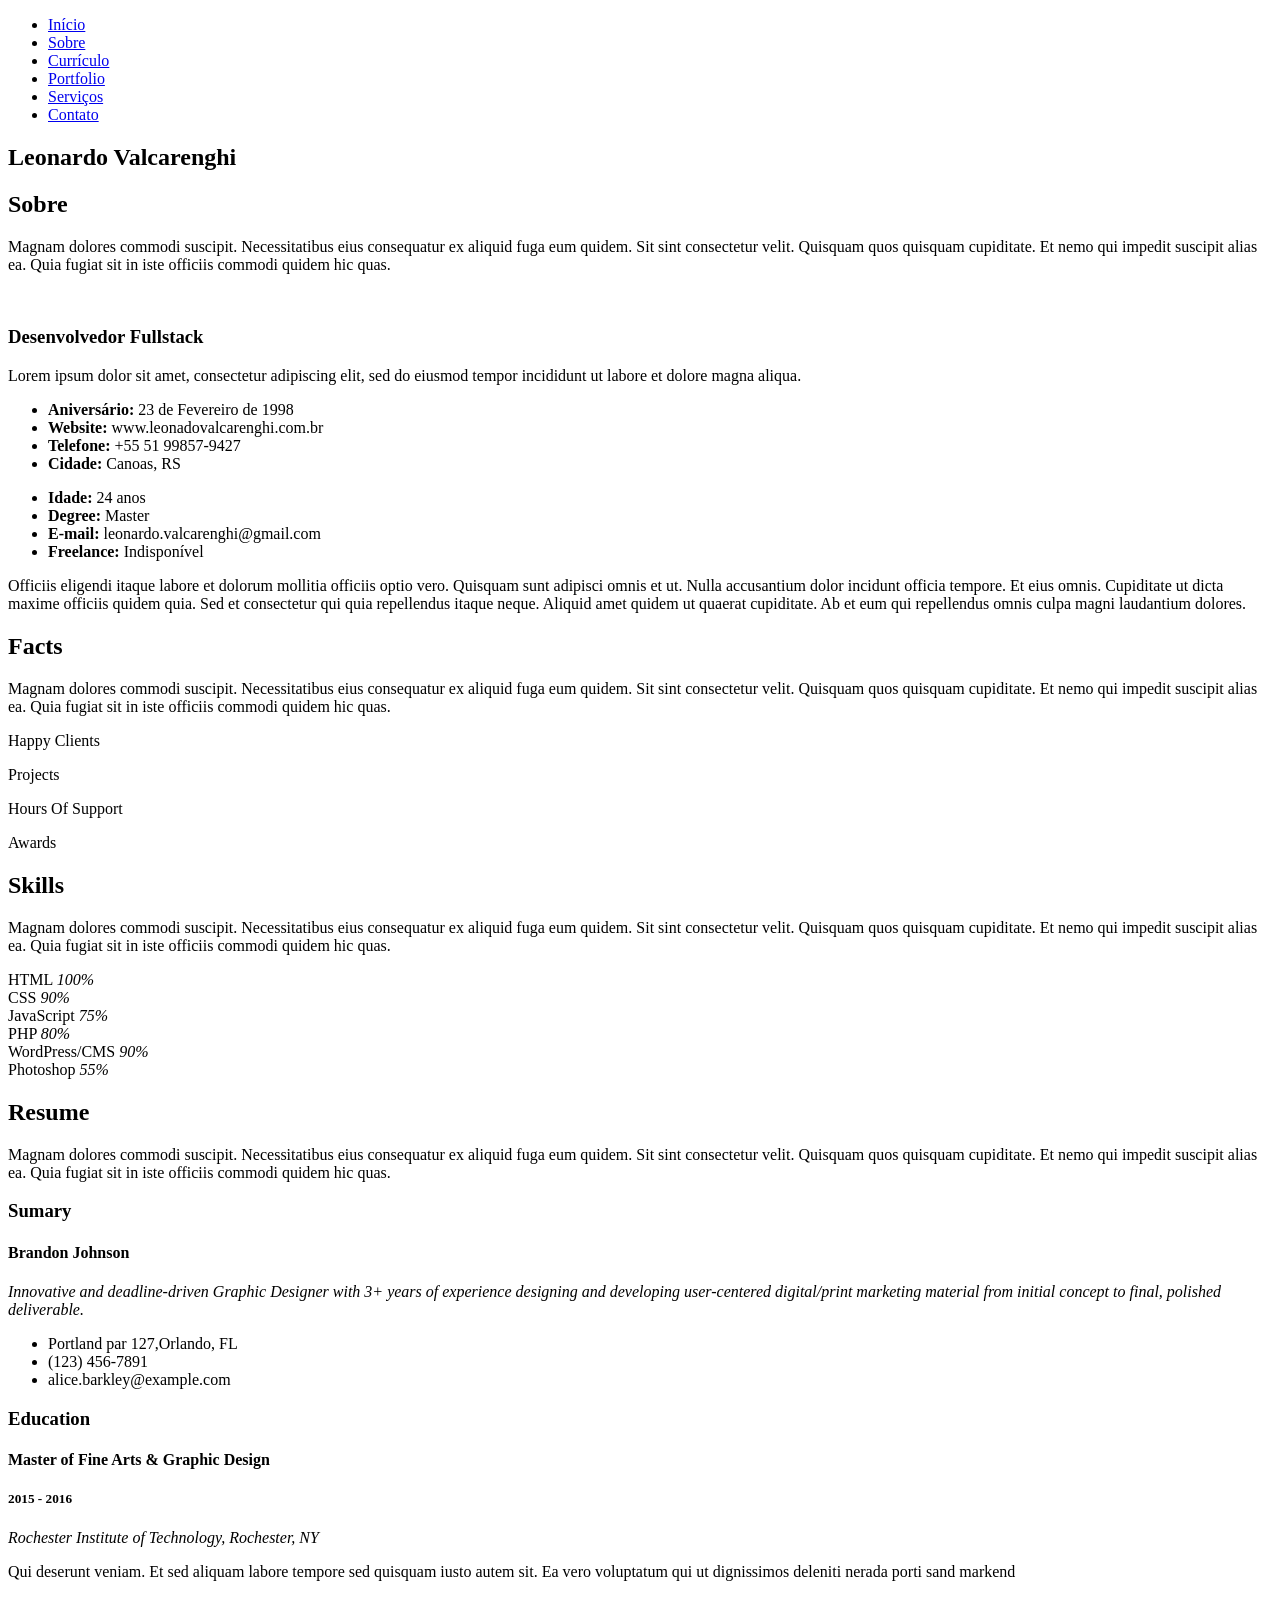
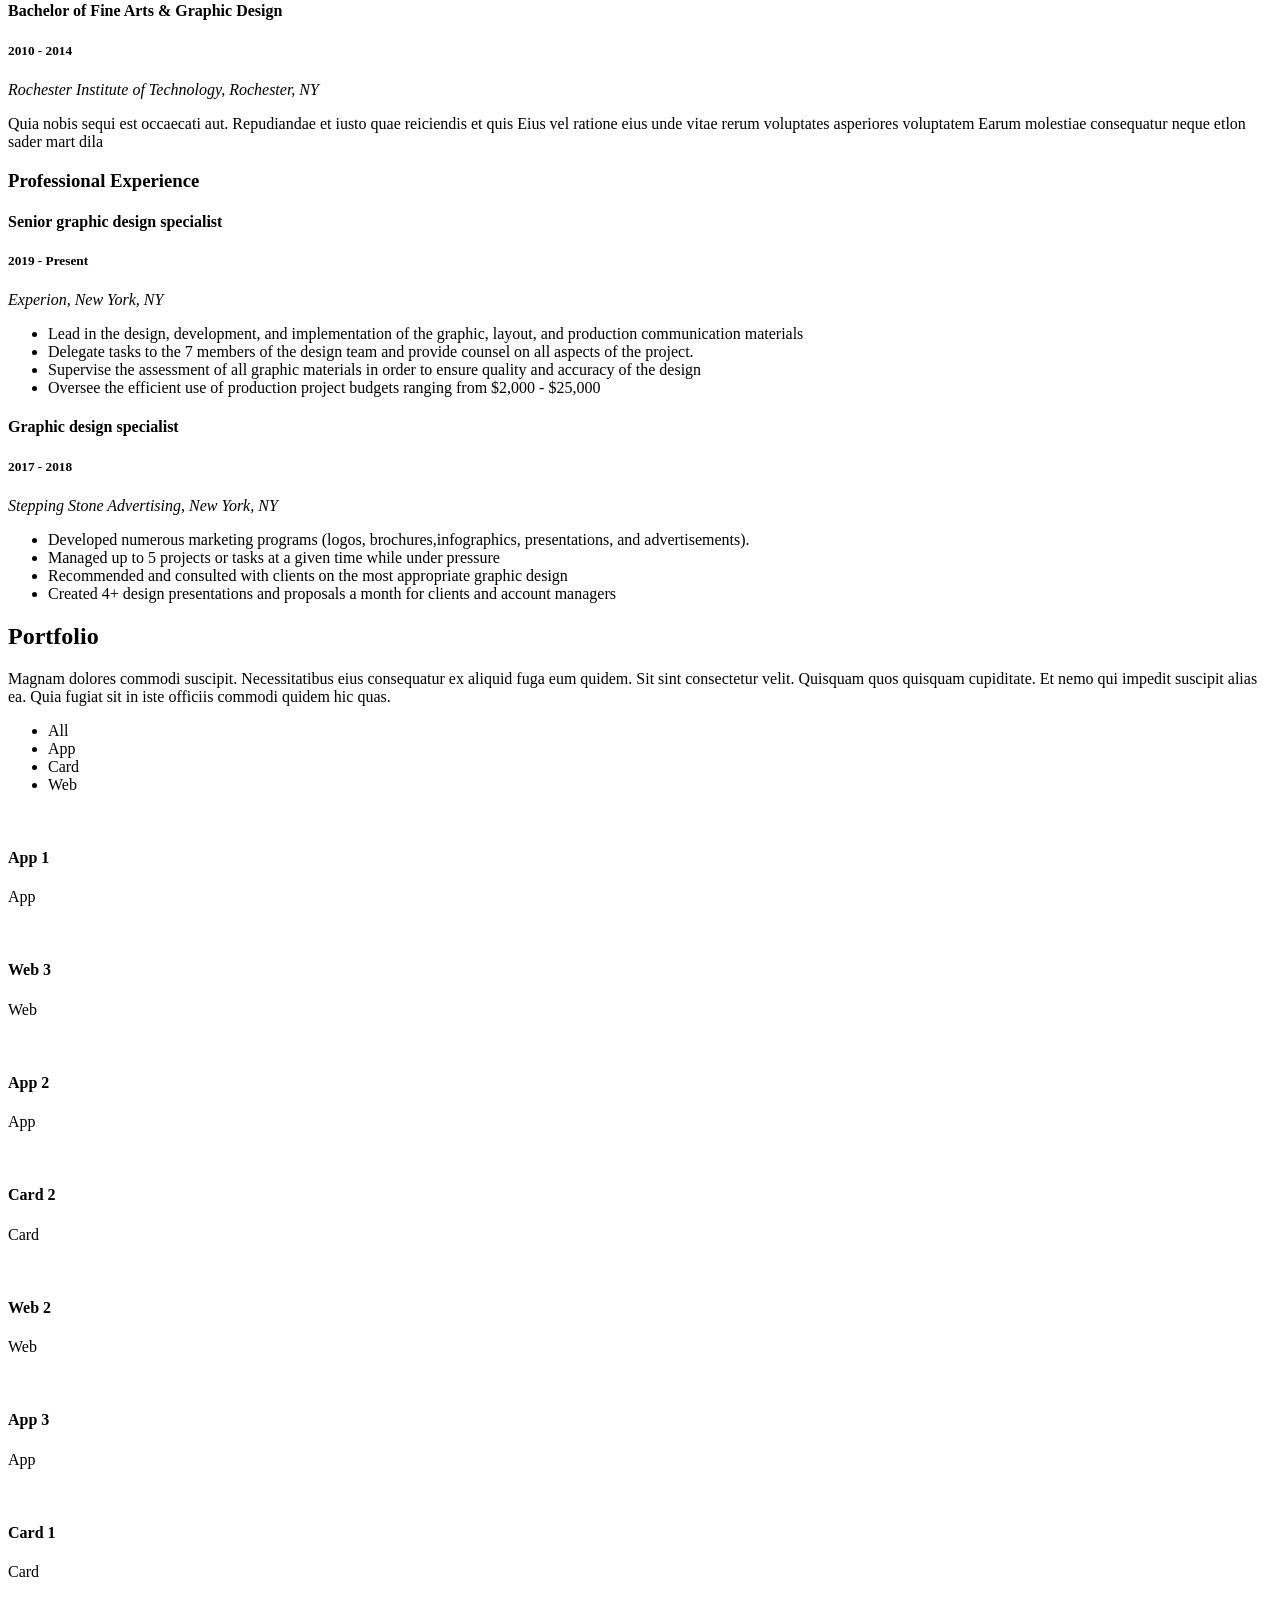
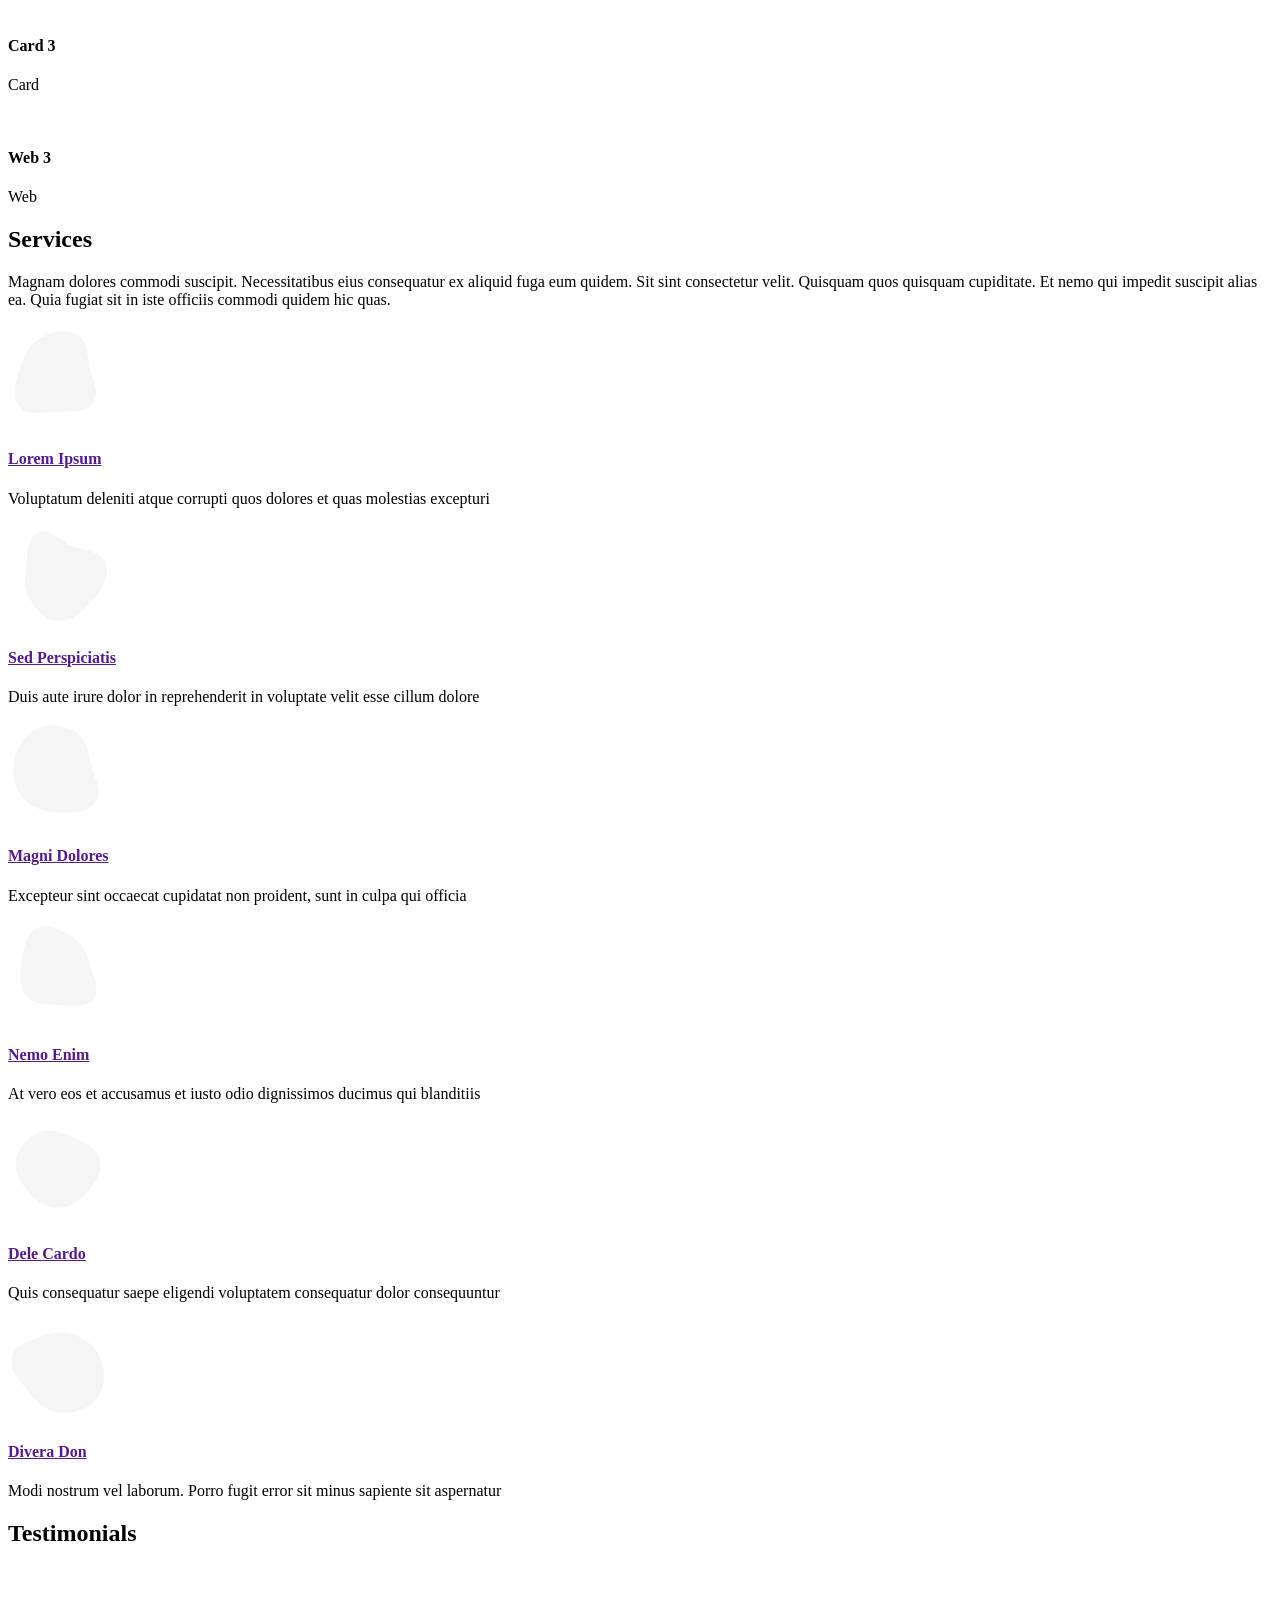
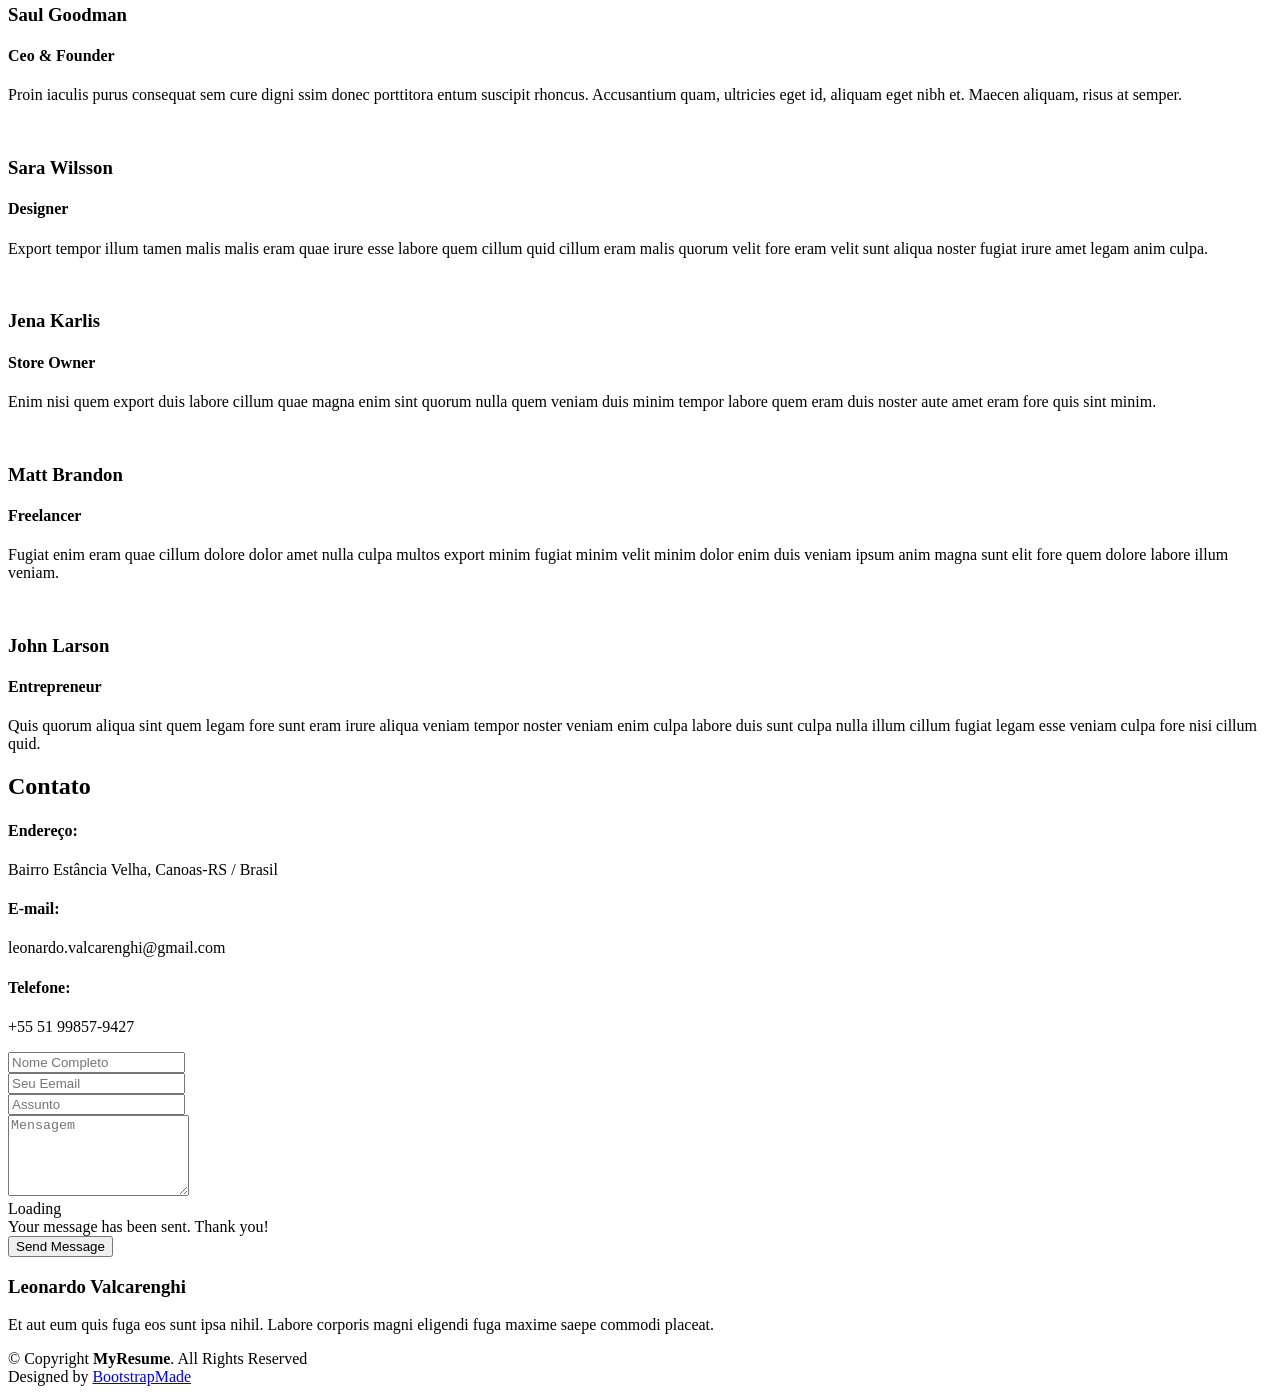
==== commit a9aeaba8: "base files template" ====
--- a/index.html
+++ b/index.html
@@ -1,795 +1,827 @@
-﻿<!DOCTYPE html>
-<html lang="pt">
+<!DOCTYPE html>
+<html lang="en">
 
 <head>
-    <!-- Título -->
-    <title>Leonardo Valcarenghi</title>
-
-    <!-- Meta -->
-    <meta charset="utf-8">
-    <meta http-equiv="X-UA-Compatible" content="IE=edge">
-    <meta name="viewport" content="width=device-width, initial-scale=1.0">
-
-
-    <meta name="author" content="Leonardo José Valcarenghi">
-    <meta name="description"
-        content="Desenvolvedor Fullstack Freelancer - Desenvolvimento de websites responsivos com HTML, CSS, JavaScript, jQuery e Bootstrap. Porto Alegre e região">
-    <meta name="keywords"
-        content="desenvolvedor, programador, freelancer, front-end, back-end, web, frontend, backend, html, css, javascript, jquery, bootstrap, node, sql, c#, net, csharp, visualbasic, git, site, website, landingpage, porto alegre, rs, brasil, getninjas, workana" />
-
-
-
-
-    <link rel="shortcut icon" href="favicon.ico">
-    <link
-        href='https://fonts.googleapis.com/css?family=Roboto:400,500,400italic,300italic,300,500italic,700,700italic,900,900italic'
-        rel='stylesheet' type='text/css'>
-    <!-- FontAwesome JS -->
-    <script defer src="assets/fontawesome/js/all.js"></script>
-    <!-- Global CSS -->
-    <link rel="stylesheet" href="assets/plugins/bootstrap/css/bootstrap.min.css">
-    <!-- Theme CSS -->
-    <link id="theme-style" rel="stylesheet" href="assets/css/theme.css">
-    <link id="theme-style" rel="stylesheet" href="assets/css/print.css">
-    <link id="theme-style" rel="stylesheet" href="assets/css/style.css">
-
-    <!-- Global site tag (gtag.js) - Google Analytics -->
-    <script async src="https://www.googletagmanager.com/gtag/js?id=UA-178551018-1"></script>
-    <script>
-        window.dataLayer = window.dataLayer || [];
-        function gtag() { dataLayer.push(arguments); }
-        gtag('js', new Date());
-
-        gtag('config', 'UA-178551018-1');
-    </script>
-
-
-    <script type="text/javascript">
-        var href = window.location.href.toLocaleLowerCase();
-        if (!href.includes('.com.br')) { } else
-            if (href.includes('http://')) { window.location.href = href.replace('http://', 'https://') }
-    </script>
-
+  <meta charset="utf-8">
+  <meta content="width=device-width, initial-scale=1.0" name="viewport">
+
+  <title>Leonardo Valcarenghi</title>
+  <meta content="Leonardo José Valcarenghi" name="author">
+  <meta content="" name="description">
+  <meta content="" name="keywords">
+
+  <!-- Favicons -->
+  <link href="assets/img/favicon.ico" rel="icon">
+  <link href="assets/img/apple-touch-icon.png" rel="apple-touch-icon">
+
+  <!-- Google Fonts -->
+  <link
+    href="https://fonts.googleapis.com/css?family=Open+Sans:300,300i,400,400i,600,600i,700,700i|Raleway:300,300i,400,400i,500,500i,600,600i,700,700i|Poppins:300,300i,400,400i,500,500i,600,600i,700,700i"
+    rel="stylesheet">
+
+  <!-- Vendor CSS Files -->
+  <link href="assets/vendor/aos/aos.css" rel="stylesheet">
+  <link href="assets/vendor/bootstrap/css/bootstrap.min.css" rel="stylesheet">
+  <link href="assets/vendor/bootstrap-icons/bootstrap-icons.css" rel="stylesheet">
+  <link href="assets/vendor/boxicons/css/boxicons.min.css" rel="stylesheet">
+  <link href="assets/vendor/glightbox/css/glightbox.min.css" rel="stylesheet">
+  <link href="assets/vendor/swiper/swiper-bundle.min.css" rel="stylesheet">
+
+  <!-- Template Main CSS File -->
+  <link href="assets/css/style.css" rel="stylesheet">
+
+  <!-- =======================================================
+  * Template Name: MyResume - v4.7.0
+  * Template URL: https://bootstrapmade.com/free-html-bootstrap-template-my-resume/
+  * Author: BootstrapMade.com
+  * License: https://bootstrapmade.com/license/
+  ======================================================== -->
 </head>
 
 <body>
 
-    <header class="header">
-        <div class="top-bar container-fluid">
-            <div class="actions">
-                <a class="btn d-none d-md-inline-block" href="mailto:leonardo.valcarenghi@gmail.com">
-                    <i class="fas fa-paper-plane" aria-hidden="true"></i> Enviar E-mail
-                </a>
-                <!--<a class="btn" href="#"><i class="fas fa-download" aria-hidden="true"></i> Baixar Meu Currírulo</a>-->
-            </div>
-            <!--//actions-->
-            <ul class="social list-inline">
-                <li class="list-inline-item">
-                    <a href="https://www.linkedin.com/in/leonardo-valcarenghi/" target="_blank">
-                        <i class="fab fa-linkedin-in" aria-hidden="true"></i>
-                    </a>
-                </li>
-                <li class="list-inline-item">
-                    <a href="https://github.com/leonardovalcarenghi" target="_blank">
-                        <i class="fab fa-github-alt" aria-hidden="true"></i>
-                    </a>
-                </li>
-                <li class="list-inline-item">
-                    <a href="https://instagram.com/leo_valcarenghi" target="_blank">
-                        <i class="fab fa-instagram" aria-hidden="true"></i>
-                    </a>
-                </li>
+  <!-- ======= Mobile nav toggle button ======= -->
+  <!-- <button type="button" class="mobile-nav-toggle d-xl-none"><i class="bi bi-list mobile-nav-toggle"></i></button> -->
+  <i class="bi bi-list mobile-nav-toggle d-xl-none"></i>
+  <!-- ======= Header ======= -->
+  <header id="header" class="d-flex flex-column justify-content-center">
+
+    <nav id="navbar" class="navbar nav-menu">
+      <ul>
+        <li><a href="#hero" class="nav-link scrollto active"><i class="bx bx-home"></i> <span>Início</span></a></li>
+        <li><a href="#about" class="nav-link scrollto"><i class="bx bx-user"></i> <span>Sobre</span></a></li>
+        <li><a href="#resume" class="nav-link scrollto"><i class="bx bx-file-blank"></i> <span>Currículo</span></a></li>
+        <li><a href="#portfolio" class="nav-link scrollto"><i class="bx bx-book-content"></i> <span>Portfolio</span></a>
+        </li>
+        <li><a href="#services" class="nav-link scrollto"><i class="bx bx-server"></i> <span>Serviços</span></a></li>
+        <li><a href="#contact" class="nav-link scrollto"><i class="bx bx-envelope"></i> <span>Contato</span></a></li>
+      </ul>
+    </nav><!-- .nav-menu -->
+
+  </header><!-- End Header -->
+
+  <!-- ======= Hero Section ======= -->
+  <section id="hero" class="d-flex flex-column justify-content-center">
+    <div class="container" data-aos="zoom-in" data-aos-delay="100">
+      <h1>Leonardo Valcarenghi</h1>
+      <p><span class="typed" data-typed-items="Desenvolvedor, Freelancer, Tech Lead"></span></p>
+      <div class="social-links">
+        <a href="https://github.com/leonardovalcarenghi" class="google-plus" target="_blank"><i
+            class="bi bi-github"></i></a>
+        <a href="https://www.facebook.com/leonardovalcarenghi" class="facebook" target="_blank"><i
+            class="bx bxl-facebook"></i></a>
+        <a href="https://www.instagram.com/leo_valcarenghi" class="instagram" target="_blank"><i
+            class="bx bxl-instagram"></i></a>
+
+        <a href="https://www.linkedin.com/in/leonardo-valcarenghi" class="linkedin" target="_blank"><i
+            class="bx bxl-linkedin"></i></a>
+      </div>
+    </div>
+  </section><!-- End Hero -->
+
+  <main id="main">
+
+    <!-- ======= About Section ======= -->
+    <section id="about" class="about">
+      <div class="container" data-aos="fade-up">
+
+        <div class="section-title">
+          <h2>Sobre</h2>
+          <p>
+            Magnam dolores commodi suscipit. Necessitatibus eius consequatur ex aliquid fuga eum quidem. Sit sint
+            consectetur velit. Quisquam quos quisquam cupiditate. Et nemo qui impedit suscipit alias ea. Quia fugiat sit
+            in iste officiis commodi quidem hic quas.
+          </p>
+        </div>
+
+        <div class="row">
+          <div class="col-lg-4">
+            <img src="assets/img/profile-img.jpg" class="img-fluid" alt="" style="border-radius: 100%;">
+          </div>
+          <div class="col-lg-8 pt-4 pt-lg-0 content">
+            <h3>Desenvolvedor Fullstack</h3>
+            <p class="fst-italic">
+              Lorem ipsum dolor sit amet, consectetur adipiscing elit, sed do eiusmod tempor incididunt ut labore et
+              dolore
+              magna aliqua.
+            </p>
+            <div class="row">
+              <div class="col-lg-6">
+                <ul>
+                  <li><i class="bi bi-chevron-right"></i> <strong>Aniversário:</strong> <span>23 de Fevereiro de 1998</span></li>
+                  <li><i class="bi bi-chevron-right"></i> <strong>Website:</strong> <span>www.leonadovalcarenghi.com.br</span></li>
+                  <li><i class="bi bi-chevron-right"></i> <strong>Telefone:</strong> <span>+55 51 99857-9427</span></li>
+                  <li><i class="bi bi-chevron-right"></i> <strong>Cidade:</strong> <span>Canoas, RS</span></li>
+                </ul>
+              </div>
+              <div class="col-lg-6">
+                <ul>
+                  <li><i class="bi bi-chevron-right"></i> <strong>Idade:</strong> <span>24 anos</span></li>
+                  <li><i class="bi bi-chevron-right"></i> <strong>Degree:</strong> <span>Master</span></li>
+                  <li><i class="bi bi-chevron-right"></i> <strong>E-mail:</strong> <span>leonardo.valcarenghi@gmail.com</span>
+                  </li>
+                  <li><i class="bi bi-chevron-right"></i> <strong>Freelance:</strong> <span>Indisponível</span></li>
+                </ul>
+              </div>
+            </div>
+            <p>
+              Officiis eligendi itaque labore et dolorum mollitia officiis optio vero. Quisquam sunt adipisci omnis et
+              ut. Nulla accusantium dolor incidunt officia tempore. Et eius omnis.
+              Cupiditate ut dicta maxime officiis quidem quia. Sed et consectetur qui quia repellendus itaque neque.
+              Aliquid amet quidem ut quaerat cupiditate. Ab et eum qui repellendus omnis culpa magni laudantium dolores.
+            </p>
+          </div>
+        </div>
+
+      </div>
+    </section><!-- End About Section -->
+
+    <!-- ======= Facts Section ======= -->
+    <section id="facts" class="facts">
+      <div class="container" data-aos="fade-up">
+
+        <div class="section-title">
+          <h2>Facts</h2>
+          <p>Magnam dolores commodi suscipit. Necessitatibus eius consequatur ex aliquid fuga eum quidem. Sit sint
+            consectetur velit. Quisquam quos quisquam cupiditate. Et nemo qui impedit suscipit alias ea. Quia fugiat sit
+            in iste officiis commodi quidem hic quas.</p>
+        </div>
+
+        <div class="row">
+
+          <div class="col-lg-3 col-md-6">
+            <div class="count-box">
+              <i class="bi bi-emoji-smile"></i>
+              <span data-purecounter-start="0" data-purecounter-end="232" data-purecounter-duration="1"
+                class="purecounter"></span>
+              <p>Happy Clients</p>
+            </div>
+          </div>
+
+          <div class="col-lg-3 col-md-6 mt-5 mt-md-0">
+            <div class="count-box">
+              <i class="bi bi-journal-richtext"></i>
+              <span data-purecounter-start="0" data-purecounter-end="521" data-purecounter-duration="1"
+                class="purecounter"></span>
+              <p>Projects</p>
+            </div>
+          </div>
+
+          <div class="col-lg-3 col-md-6 mt-5 mt-lg-0">
+            <div class="count-box">
+              <i class="bi bi-headset"></i>
+              <span data-purecounter-start="0" data-purecounter-end="1463" data-purecounter-duration="1"
+                class="purecounter"></span>
+              <p>Hours Of Support</p>
+            </div>
+          </div>
+
+          <div class="col-lg-3 col-md-6 mt-5 mt-lg-0">
+            <div class="count-box">
+              <i class="bi bi-award"></i>
+              <span data-purecounter-start="0" data-purecounter-end="25" data-purecounter-duration="1"
+                class="purecounter"></span>
+              <p>Awards</p>
+            </div>
+          </div>
+
+        </div>
+
+      </div>
+    </section><!-- End Facts Section -->
+
+    <!-- ======= Skills Section ======= -->
+    <section id="skills" class="skills section-bg">
+      <div class="container" data-aos="fade-up">
+
+        <div class="section-title">
+          <h2>Skills</h2>
+          <p>Magnam dolores commodi suscipit. Necessitatibus eius consequatur ex aliquid fuga eum quidem. Sit sint
+            consectetur velit. Quisquam quos quisquam cupiditate. Et nemo qui impedit suscipit alias ea. Quia fugiat sit
+            in iste officiis commodi quidem hic quas.</p>
+        </div>
+
+        <div class="row skills-content">
+
+          <div class="col-lg-6">
+
+            <div class="progress">
+              <span class="skill">HTML <i class="val">100%</i></span>
+              <div class="progress-bar-wrap">
+                <div class="progress-bar" role="progressbar" aria-valuenow="100" aria-valuemin="0" aria-valuemax="100">
+                </div>
+              </div>
+            </div>
+
+            <div class="progress">
+              <span class="skill">CSS <i class="val">90%</i></span>
+              <div class="progress-bar-wrap">
+                <div class="progress-bar" role="progressbar" aria-valuenow="90" aria-valuemin="0" aria-valuemax="100">
+                </div>
+              </div>
+            </div>
+
+            <div class="progress">
+              <span class="skill">JavaScript <i class="val">75%</i></span>
+              <div class="progress-bar-wrap">
+                <div class="progress-bar" role="progressbar" aria-valuenow="75" aria-valuemin="0" aria-valuemax="100">
+                </div>
+              </div>
+            </div>
+
+          </div>
+
+          <div class="col-lg-6">
+
+            <div class="progress">
+              <span class="skill">PHP <i class="val">80%</i></span>
+              <div class="progress-bar-wrap">
+                <div class="progress-bar" role="progressbar" aria-valuenow="80" aria-valuemin="0" aria-valuemax="100">
+                </div>
+              </div>
+            </div>
+
+            <div class="progress">
+              <span class="skill">WordPress/CMS <i class="val">90%</i></span>
+              <div class="progress-bar-wrap">
+                <div class="progress-bar" role="progressbar" aria-valuenow="90" aria-valuemin="0" aria-valuemax="100">
+                </div>
+              </div>
+            </div>
+
+            <div class="progress">
+              <span class="skill">Photoshop <i class="val">55%</i></span>
+              <div class="progress-bar-wrap">
+                <div class="progress-bar" role="progressbar" aria-valuenow="55" aria-valuemin="0" aria-valuemax="100">
+                </div>
+              </div>
+            </div>
+
+          </div>
+
+        </div>
+
+      </div>
+    </section><!-- End Skills Section -->
+
+    <!-- ======= Resume Section ======= -->
+    <section id="resume" class="resume">
+      <div class="container" data-aos="fade-up">
+
+        <div class="section-title">
+          <h2>Resume</h2>
+          <p>Magnam dolores commodi suscipit. Necessitatibus eius consequatur ex aliquid fuga eum quidem. Sit sint
+            consectetur velit. Quisquam quos quisquam cupiditate. Et nemo qui impedit suscipit alias ea. Quia fugiat sit
+            in iste officiis commodi quidem hic quas.</p>
+        </div>
+
+        <div class="row">
+          <div class="col-lg-6">
+            <h3 class="resume-title">Sumary</h3>
+            <div class="resume-item pb-0">
+              <h4>Brandon Johnson</h4>
+              <p><em>Innovative and deadline-driven Graphic Designer with 3+ years of experience designing and
+                  developing user-centered digital/print marketing material from initial concept to final, polished
+                  deliverable.</em></p>
+              <ul>
+                <li>Portland par 127,Orlando, FL</li>
+                <li>(123) 456-7891</li>
+                <li>alice.barkley@example.com</li>
+              </ul>
+            </div>
+
+            <h3 class="resume-title">Education</h3>
+            <div class="resume-item">
+              <h4>Master of Fine Arts &amp; Graphic Design</h4>
+              <h5>2015 - 2016</h5>
+              <p><em>Rochester Institute of Technology, Rochester, NY</em></p>
+              <p>Qui deserunt veniam. Et sed aliquam labore tempore sed quisquam iusto autem sit. Ea vero voluptatum qui
+                ut dignissimos deleniti nerada porti sand markend</p>
+            </div>
+            <div class="resume-item">
+              <h4>Bachelor of Fine Arts &amp; Graphic Design</h4>
+              <h5>2010 - 2014</h5>
+              <p><em>Rochester Institute of Technology, Rochester, NY</em></p>
+              <p>Quia nobis sequi est occaecati aut. Repudiandae et iusto quae reiciendis et quis Eius vel ratione eius
+                unde vitae rerum voluptates asperiores voluptatem Earum molestiae consequatur neque etlon sader mart
+                dila</p>
+            </div>
+          </div>
+          <div class="col-lg-6">
+            <h3 class="resume-title">Professional Experience</h3>
+            <div class="resume-item">
+              <h4>Senior graphic design specialist</h4>
+              <h5>2019 - Present</h5>
+              <p><em>Experion, New York, NY </em></p>
+              <ul>
+                <li>Lead in the design, development, and implementation of the graphic, layout, and production
+                  communication materials</li>
+                <li>Delegate tasks to the 7 members of the design team and provide counsel on all aspects of the
+                  project. </li>
+                <li>Supervise the assessment of all graphic materials in order to ensure quality and accuracy of the
+                  design</li>
+                <li>Oversee the efficient use of production project budgets ranging from $2,000 - $25,000</li>
+              </ul>
+            </div>
+            <div class="resume-item">
+              <h4>Graphic design specialist</h4>
+              <h5>2017 - 2018</h5>
+              <p><em>Stepping Stone Advertising, New York, NY</em></p>
+              <ul>
+                <li>Developed numerous marketing programs (logos, brochures,infographics, presentations, and
+                  advertisements).</li>
+                <li>Managed up to 5 projects or tasks at a given time while under pressure</li>
+                <li>Recommended and consulted with clients on the most appropriate graphic design</li>
+                <li>Created 4+ design presentations and proposals a month for clients and account managers</li>
+              </ul>
+            </div>
+          </div>
+        </div>
+
+      </div>
+    </section><!-- End Resume Section -->
+
+    <!-- ======= Portfolio Section ======= -->
+    <section id="portfolio" class="portfolio section-bg">
+      <div class="container" data-aos="fade-up">
+
+        <div class="section-title">
+          <h2>Portfolio</h2>
+          <p>Magnam dolores commodi suscipit. Necessitatibus eius consequatur ex aliquid fuga eum quidem. Sit sint
+            consectetur velit. Quisquam quos quisquam cupiditate. Et nemo qui impedit suscipit alias ea. Quia fugiat sit
+            in iste officiis commodi quidem hic quas.</p>
+        </div>
+
+        <div class="row">
+          <div class="col-lg-12 d-flex justify-content-center" data-aos="fade-up" data-aos-delay="100">
+            <ul id="portfolio-flters">
+              <li data-filter="*" class="filter-active">All</li>
+              <li data-filter=".filter-app">App</li>
+              <li data-filter=".filter-card">Card</li>
+              <li data-filter=".filter-web">Web</li>
             </ul>
-            <!--//social-->
-        </div>
-        <!--//top-bar-->
-
-        <div class="intro">
-            <div class="container text-center">
-                <div class="profile-image"></div>
-                <h1 class="name">Leonardo Valcarenghi</h1>
-                <div class="title">Desenvolvedor Fullstack</div>
-                <div class="profile">
-                    <!-- <p>
-                        Estou sempre em busca de novos conhecimentos, tanto para melhorar meus projetos, quando para
-                        atribuir ao meu perfil profissional.
-                    </p> -->
-                </div>
-                <!--//profile-->
-            </div>
-            <!--//container-->
-        </div>
-        <!--//intro-->
-
-
-
-        <!-- <div class="page-nav-space-holder d-none d-md-block">
-            <div id="page-nav-wrapper" class="page-nav-wrapper text-center">
-                <div class="container">
-                    <ul id="page-nav" class="nav page-nav list-inline">
-                        <li class="nav-item">
-                            <a class="scrollto nav-link" href="#about-section">Sobre</a>
-                        </li>
-                        <li class="nav-item">
-                            <a class="scrollto nav-link" href="#experiences-section">Experiências</a>
-                        </li>
-                        <li class="nav-item"><a class="scrollto nav-link" href="#skills-section">Conhecimentos</a></li>
-                        <li class="nav-item">
-                            <a class="scrollto nav-link" href="#testimonials-section">Depoimentos</a>
-                        </li>
-
-                    </ul>
-
-                </div>
-            </div>
-        </div> -->
-
-    </header>
-    <!--//header-->
-
-    <div class="wrapper container">
-
-
-
-        <!-- Sobre Mim -->
-        <section id="about-section" class="testimonials-section section">
-            <h2 class="section-title">Sobre</h2>
-
-            <div class="row">
-                <div class="col-12 text-center" style="font-size: 16px;">
-                    <p>
-                        Busco sempre estar a par das novidades elaborar
-                        layouts e interfaces seguindo conceitos modernos e avançados, focadas na usabilidade e
-                        no design emocional.
-                    </p>
-                    <p>
-                        Estou cursando <b>Análise e Desenvolvimento de Sistemas</b> na
-                        Universidade do Vale do Rio dos Sinos - Unisinos.
-                    </p>
-                    <p>
-                        Hoje atuando na <b>Safeweb - Segurança da Informação</b>.
-                    </p>
-                </div>
-
-            </div>
-
-
-        </section>
-        <!--//section-->
-
-        <section id="experiences-section" class="experiences-section section">
-            <h2 class="section-title">Experiências de Trabalho</h2>
-            <div class="timeline">
-
-                <!-- Safeweb -->
-                <div class="item">
-                    <div class="work-place">
-                        <h3 class="place">Safeweb</h3>
-                        <div class="location"><i class="fas fa-map-marker-alt mr-1"></i>Porto Alegre</div>
-                    </div>
-                    <div class="job-meta">
-                        <div class="title mt-3 mt-sm-0">Coordenador</div>
-                        <div class="time">Abril 2021 - Atualmente</div>
-
-                        <div class="title mt-3 text-dark" style="opacity: 0.7;">Desenvolvedor Fullstack</div>
-                        <div class="time">Julho 2019 - Abril 2021</div>
-
-                        <div class="title mt-3 text-dark" style="opacity: 0.7;">Estagiário</div>
-                        <div class="time">Abril 2019 - Julho 2019</div>
-                    </div>
-                    <!--//job-meta-->
-                    <div class="job-desc">
-                        <p>
-                            Iniciei minhas atividades na <b>Safeweb</b> como estagiário, mas após dois meses de bom
-                            desempenho, fui efetivado como <b>Desenvolvedor Fullstack</b>.
-                            <br />
-                            Trabalhando quase dois anos como desenvolvedor, fui promovido para coordenador da minha equipe
-                            de desenvolvimento.
-                            <br />
-                            Hoje atuo tanto como gestor, quanto como líder técnico.
-
-                            <br />
-                            <br />
-                            <strong>Responsabilidades:</strong>
-                        </p>
-                        <ul>
-                            <li> Auxiliar no planejamento e execução de projetos de desenvolvimento de software;
-                            </li>
-                            <li> Planejar a arquitetura dos novos sistemas/projetos da área;</li>
-                            <li> Liderar tecnicamente a equipe de desenvolvimento de sistemas;</li>
-                            <li> Garantir a elaboração e manutenção da documentação dos procedimentos da área;</li>
-                            <li> Delegar atividades e estimar o tempo necessário para sua execução junto à equipe;</li>
-                            <li> Ser um facilitador à equipe, provendo o ambiente e os recursos para a solução dos
-                                problemas;</li>
-                            <li> Elaborar e planejar o plano de treinamento e atualização dos membros da equipe;</li>
-                            <li> Conduzir processos de feedbacke avaliação de desempenho;</li>
-                            <li> Garantir o desenvolvimento de sistemas sustentáveis, através do cumprimento das normas
-                                estabelecidas pelo ITI (Instituto de Tecnologia da Informação) e da utilização das
-                                melhores práticas em segurança da informação, desenvolvimento de software e gestão de
-                                projetos.</li>
-                            <li> Planejar e acompanhar os processos de gestão da mudança (GMUD);</li>
-                            <li> Acompanhar e analisar as entregas da equipe, garantindo sua adequação com relação à
-                                especificação proposta;</li>
-                            <li> Definir e acompanhar os indicadores e objetivos das equipes e produtos que é
-                                responsável;</li>
-                            <li> Planejamento os processos do Plano de Continuidade de Negócios (PCN);</li>
-                            <li> Coordenar o orçamento da sua respectiva área de Desenvolvimento;</li>
-                            <li> Atuar na resolução de problemas e esclarecimento de dúvidas junto às demais áreas da
-                                empresa, sempre que necessário.</li>
-                        </ul>
-
-                        <!-- <ul>
-                            <li>Desenvolver, testar e implantar os requisitos funcionais e não funcionais dos sistemas;
-                            </li>
-                            <li>Elaborar e orientar as atividades de correção e manutenção dos sistemas legados;</li>
-                            <li>Planejar a arquitetura dos novos projetos;</li>
-                            <li>Planejar e executar a implantação de novas versões dos sistemas;</li>
-                            <li>Contribuir nas etapas de planejamento e levantamento de requisitos dos projetos e
-                                demandas;</li>
-                            <li>Levantar, analisar, antecipar e mitigar problemas e riscos dos sistemas desenvolvidos;
-                            </li>
-                            <li>Atuar na resolução de problemas e esclarecimento de dúvidas junto às demais áreas da
-                                empresa.</li>
-                        </ul> -->                     
-
-                    </div>
-                    <!--//job-desc-->
-                </div>
-                <!--//item-->
-                <!-- StudioCoder -->
-                <div class="item">
-                    <div class="work-place">
-                        <h3 class="place">Studio Coder</h3>
-                        <div class="location"><i class="fas fa-map-marker-alt mr-1"></i>Porto Alegre</div>
-                    </div>
-                    <div class="job-meta">
-                        <div class="title">Estagiário</div>
-                        <div class="time">Outubro 2018 - Abril 2019</div>
-                    </div>
-                    <!--//job-meta-->
-                    <div class="job-desc">
-                        <p>
-                            Meu primeiro contato profissional como <b>desenvolvedor</b> foi por meio de um estágio na
-                            <b>StudioCoder</b>.
-                            Onde permaneci por 6 meses, antes de surgir uma nova oportunidade na <b>Safeweb</b>.
-                        </p>
-                        <p>
-                            Minhas atividades eram:
-                        </p>
-                        <ul>
-                            <li>Desenvolver, testar e implementar novas funcionalidades ao sistema.</li>
-                            <li>Planejamento de layout e interfaces.</li>
-                        </ul>
-
-                        <p>
-                            Projetos que atuei:
-                        </p>
-                        <ul>
-                            <li>ARBQuant</li>
-                        </ul>
-
-                    </div>
-                    <!--//job-desc-->
-                </div>
-                <!--//item-->
-
-            </div>
-            <!--//timeline-->
-
-        </section>
-        <!--//section-->
-
-
-
-        <section id="skills-section" class="skills-section section text-center">
-            <h2 class="section-title">Conhecimentos</h2>
-            <div class="top-skills">
-                <h3 class="subtitle">Principais</h3>
-                <div class="row">
-
-                    <!--//C#-->
-                    <div class="item col-12 col-md-3">
-                        <div class="item-inner">
-                            <h4 class="skill-name">C#</h4>
-                            <div class="level">3 anos de expêriencia</div>
-                            <div class="desc">
-
-                            </div>
-                        </div>
-                        <!--//item-inner-->
-                    </div>
-
-                    <!--//SQL-->
-                    <div class="item col-12 col-md-3">
-                        <div class="item-inner">
-                            <h4 class="skill-name">SQL</h4>
-                            <div class="level">3 anos de expêriencia</div>
-                            <div class="desc">
-
-                            </div>
-                        </div>
-                        <!--//item-inner-->
-                    </div>
-                    <!--//item-->
-
-                    <!--//JavaScript-->
-                    <div class="item col-12 col-md-3">
-                        <div class="item-inner">
-                            <h4 class="skill-name">JavaScript</h4>
-                            <div class="level">3 anos de expêriencia</div>
-                            <div class="desc"></div>
-                        </div>
-                        <!--//item-inner-->
-                    </div>
-
-                    <!--//HTML-->
-                    <div class="item col-12 col-md-3">
-                        <div class="item-inner">
-                            <h4 class="skill-name">HTML & CSS</h4>
-                            <div class="level">5 anos de expêriencia</div>
-                            <div class="desc">
-
-                            </div>
-                        </div>
-                        <!--//item-inner-->
-                    </div>
-
-
-
-
-                </div>
-                <!--//row-->
-            </div>
-            <!--//top-skills-->
-
-            <div class="other-skills">
-
-                <h3 class="subtitle">Front-end</h3>
-                <div class="misc-skills">
-                    <span class="skill-tag">React</span>
-                    <span class="skill-tag">Bootstrap</span>
-                    <span class="skill-tag">jQuery</span>
-                    <span class="skill-tag">Electron</span>
-                </div>
-
-                <h3 class="subtitle mt-4">Back-end</h3>
-                <div class="misc-skills">
-                    <span class="skill-tag">.NET Framework</span>
-                    <span class="skill-tag">.NET Core</span>
-                    <span class="skill-tag">.NET 5</span>
-                    <span class="skill-tag">NodeJS</span>
-                    <span class="skill-tag">Windows Forms</span>
-                    <span class="skill-tag">Visual Basic</span>
-                </div>
-
-                <h3 class="subtitle mt-4">Outros</h3>
-                <div class="misc-skills">
-                    <span class="skill-tag">Azure</span>
-                    <span class="skill-tag">Git</span>
-                    <span class="skill-tag">Scrum</span>
-                    <span class="skill-tag">Web Design</span>
-                    <span class="skill-tag">Orientação a Objeto</span>
-                    <span class="skill-tag">Processo de Software</span>
-                </div>
-            </div>
-            <!--//other-skills-->
-
-        </section>
-        <!--//skills-section-->
-
-        <section id="testimonials-section" class="testimonials-section section">
-            <h2 class="section-title">Depoimentos</h2>
-
-            <div id="testimonials-carousel" class="testimonials-carousel carousel slide" data-interval="8000">
-
-                <!-- Indicators -->
-                <ol class="carousel-indicators">
-                    <!-- Script vai renderizar os controladores -->
-                </ol>
-
-                <!-- Wrapper for slides -->
-                <div class="carousel-inner">
-
-                    <div class="item carousel-item active">
-                        <blockquote class="quote">
-                            <p>
-                                <span class="icon-holder"><i class="fas fa-quote-left"></i></span>
-                                Tive o prazer de trabalhar ao lado do Leonardo, em projetos onde ambos precisamos
-                                aprender as tecnologias do zero. É um colega muito solícito, acessível e prestativo. Seu
-                                aprendizado é relativamente rápido e permite a discussão de ideias a qualquer hora.
-                                Trabalhamos com frontend HTML/JS/CSS, usnado Jquery e demais recursos populares. Tivemos
-                                passagem por Express.js, o qual nos forçou a aprender as linguagens de maior afinidade
-                                (PUG, CoffeScript, Sass), e foi uma experiência interessante, pois ambos aprendemos ao
-                                mesmo tempo e trocando muita informação.
-                            </p>
-                        </blockquote>
-                        <div class="source">
-                            <div class="name">Mauricio Agustoni</div>
-                            <div class="position">Desenvolvedor, Studio Coder
-                                <br />
-                                <small>Disponível no linkedin.</small>
-                            </div>
-                        </div>
-                        <!--//source-->
-
-                    </div>
-                    <!--//item-->
-
-
-                    <div class="item carousel-item ">
-                        <blockquote class="quote">
-                            <p>
-                                <span class="icon-holder"><i class="fas fa-quote-left"></i></span>
-                                O Leonardo é um profissional que se destaca pela sua dedicação e empenho para realizar
-                                suas atividades.
-                                Sempre disposto a realizar suas tarefas da melhor maneira e ajudar seus colegas de
-                                equipe. A todo momento
-                                visa melhorias e soluções para os projetos em que atua. Um profissional que tem
-                                facilidade para aprender e
-                                passar o conhecimento para seus colegas. Recomendo o Leonardo para atuar como Fullstack
-                                em qualquer projeto, pois
-                                ele terá muito para agregar.
-                            </p>
-                        </blockquote>
-                        <div class="source">
-                            <div class="name">Lucas Barreto</div>
-                            <div class="position">Desenvolvedor, Safeweb
-                                <br />
-                                <small>Disponível no linkedin.</small>
-                            </div>
-                        </div>
-                        <!--//source-->
-
-                    </div>
-                    <!--//item-->
-
-                    <div class="item carousel-item ">
-                        <blockquote class="quote">
-                            <p>
-                                <span class="icon-holder"><i class="fas fa-quote-left"></i></span>
-                                Excelente profissional, comprometido com o trabalho e com o time. Ajuda os colegas,
-                                procura sempre aprimorar a técnica e está atento as tecnologias emergentes.
-                            </p>
-                        </blockquote>
-                        <div class="source">
-                            <div class="name">Fabio Chiocca</div>
-                            <div class="position">Scrum Master, Safeweb
-                                <br />
-                                <small>Disponível no linkedin.</small>
-                            </div>
-                        </div>
-                        <!--//source-->
-
-                    </div>
-                    <!--//item-->
-
-
-
-                    <div class="item carousel-item ">
-                        <blockquote class="quote">
-                            <p>
-                                <span class="icon-holder"><i class="fas fa-quote-left"></i></span>
-                                O Leonardo é uma pessoa muito talentosa. É dedicado, determinado, estudioso, sempre
-                                atento aos cenários em que atua. Tem iniciativa e propõe soluções e melhorias com muita
-                                facilidade. Também é extremamente organizado, sendo uma referência para o time nesse e
-                                nos demais aspectos.
-                            </p>
-                        </blockquote>
-                        <div class="source">
-                            <div class="name">Bárbara Righi da Silva</div>
-                            <div class="position">Analista de negócios, Safeweb
-                                <br />
-                                <small>Disponível no linkedin.</small>
-                            </div>
-                        </div>
-                        <!--//source-->
-
-                    </div>
-                    <!--//item-->
-
-                    <div class="item carousel-item ">
-                        <blockquote class="quote">
-                            <p>
-                                <span class="icon-holder"><i class="fas fa-quote-left"></i></span>
-                                Trabalhamos como colegas de equipe e, durante toda nossa experiência como colegas,
-                                Leonardo se mostrou disposto a aprender novas tecnologias. É um desenvolvedor atencioso
-                                e busca sempre o melhor para o projeto de forma muito responsável.
-                            </p>
-                        </blockquote>
-                        <div class="source">
-                            <div class="name">Janaina Beatriz</div>
-                            <div class="position">Estagiária, Studio Coder
-                                <br />
-                                <small>Disponível no linkedin.</small>
-                            </div>
-                        </div>
-                        <!--//source-->
-
-                    </div>
-                    <!--//item-->
-
-
-                    <!-- 
-                    <div class="item carousel-item active">
-                        <blockquote class="quote">
-                            <p>
-                                <span class="icon-holder"><i class="fas fa-quote-left"></i></span>
-                                É uma das principais referências dentro da equipe no item de proatividade, sempre
-                                trazendo novas ideias e melhorias.
-                            </p>
-                        </blockquote>
-                        <div class="source">
-                            <div class="name">Ivan Santos da Cunha</div>
-                            <div class="position">Coordenador, Safeweb</div>
-                        </div>
-                        <!--//source-
-
-                </div>
-
-
-                <div class="item carousel-item ">
-                    <blockquote class="quote">
-                        <p>
-                            <span class="icon-holder"><i class="fas fa-quote-left"></i></span>
-                            Sempre muito engajado com o time e em vários momentos é uma referência dentro da equipe
-                            demonstrando orgulho e identificação com a empresa.
-                        </p>
-                    </blockquote>
-                    <div class="source">
-                        <div class="name">Ivan Santos da Cunha</div>
-                        <div class="position">Coordenador, Safeweb</div>
-                    </div>
-                    <!--//source--
-
-                </div>
-                <!--//item--
-
-                <div class="item carousel-item ">
-                    <blockquote class="quote">
-                        <p>
-                            <span class="icon-holder"><i class="fas fa-quote-left"></i></span>
-                            Possui muita autonomia dentro da equipe, em vários momentos tomou a frente em
-                            reestruturações complexas do projeto e outras atividades críticas.
-                        </p>
-                    </blockquote>
-                    <div class="source">
-                        <div class="name">Ivan Santos da Cunha</div>
-                        <div class="position">Coordenador, Safeweb</div>
-                    </div>
-                    <!--//source--
-
-                </div>
-                <!--//item--
-
-                <div class="item carousel-item ">
-                    <blockquote class="quote">
-                        <p>
-                            <span class="icon-holder"><i class="fas fa-quote-left"></i></span>
-                            Possui um grande conhecimento técnico e sempre demonstra segurança nos projetos que
-                            participa.
-                        </p>
-                    </blockquote>
-                    <div class="source">
-                        <div class="name">Ivan Santos da Cunha</div>
-                        <div class="position">Coordenador, Safeweb</div>
-                    </div>
-                    <!--//source--
-
-            </div>
-            <!--//item--
-
-                <div class="item carousel-item ">
-                    <blockquote class="quote">
-                        <p>
-                            <span class="icon-holder"><i class="fas fa-quote-left"></i></span>
-                            Léo é uma referência em comprometimento em relação a engajamento dentro da equipe.
-                            Ficando disponivel mesmo após o horário de expediente inclusive no final de semana em
-                            casa.
-                        </p>
-                    </blockquote>
-                    <div class="source">
-                        <div class="name">Ivan Santos da Cunha</div>
-                        <div class="position">Coordenador, Safeweb</div>
-                    </div>
-                    <!--//source--
-
-                </div>
-                <!--//item--
-                <div class="item carousel-item">
-                    <blockquote class="quote">
-                        <p>
-                            <span class="icon-holder"><i class="fas fa-quote-left"></i></span>
-                            Busca sempre a melhor solução e está sempre preocupado com a qualidade de seu
-                            código e faz sugestões de melhorias para os sistemas em que atua.
-                        </p>
-
-                    </blockquote>
-                    <div class="source">
-                        <div class="name">Ivan Santos da Cunha</div>
-                        <div class="position">Coordenador, Safeweb</div>
-                    </div>
-                    //source-
-
-                </div>
-            -->
-
-                </div>
-                <!--//carousel-inner-->
-            </div>
-            <!--//testimonials-carousel-->
-
-        </section>
-        <!--//section-->
-
-
-        <section id="portfolio-section" class="portfolio-section section " style="display: none;">
-            <h2 class="section-title">Projetos</h2>
-            <ul id="filters" class="filters clearfix">
-                <li class="type active" data-filter="*">Todos</li>
-                <li class="type" data-filter=".csharp">C#</li>
-                <li class="type" data-filter=".js">JavaScript</li>
-                <li class="type" data-filter=".sql">SQL</li>
-                <li class="type" data-filter=".vb">Visual Basic</li>
-            </ul>
-            <!--//filters-->
-            <div class="items-wrapper isotope row">
-
-                <!-- Portal sDoc -->
-                <div class="item csharp sql js col-lg-3 col-6">
-                    <div class="item-inner">
-                        <figure class="figure">
-                            <!--<img class="img-fluid" src="assets/images/portfolio/portfolio-1.jpg" alt="" />-->
-                        </figure>
-                        <div class="content text-left">
-                            <h3 class="sub-title"><a href="#">Portal sDoc</a></h3>
-                            <div class="meta">Assinaturas digitais.</div>
-                            <div class="action"><a href="#">Ver mais</a></div>
-                        </div>
-                        <!--//content-->
-                        <a class="link-mask" href="./projetos/sdoc.html"></a>
-                    </div>
-                    <!--//item-inner-->
-                </div>
-
-                <!-- XPEG Count -->
-                <div class="item vb col-lg-3 col-6">
-                    <div class="item-inner">
-                        <figure class="figure">
-                            <!--<img class="img-fluid" src="assets/images/portfolio/portfolio-5.jpg" alt="" />-->
-                        </figure>
-                        <div class="content text-left">
-                            <h3 class="sub-title"><a href="#">XPEG Count</a></h3>
-                            <div class="meta">Windows Forms<br></div>
-                            <div class="action"><a href="#">Ver Mais</a></div>
-                        </div>
-                        <!--//content-->
-                        <a class="link-mask" href="./projetos/xpeg-count.html"></a>
-                    </div>
-                    <!--//item-inner-->
-                </div>
-
-                <!-- XPEG Count 2.0 -->
-                <div class="item csharp sql js col-lg-3 col-6">
-                    <div class="item-inner">
-                        <figure class="figure">
-                            <!--<img class="img-fluid" src="https://cdn-media-1.freecodecamp.org/images/1*aBsgPiEeOE5lLoippRm7BA.png" alt="" />-->
-                        </figure>
-                        <div class="content text-left">
-                            <h3 class="sub-title"><a href="#">XPEG Count 2.0</a></h3>
-                            <div class="meta">Electron<br></div>
-                            <div class="action"><a href="#">Ver Mais</a></div>
-                        </div>
-                        <!--//content-->
-                        <a class="link-mask" href="./projetos/xpeg-count-2.html"></a>
-                    </div>
-                    <!--//item-inner-->
-                </div>
-
-                <!-- Portal ACT -->
-                <div class="item csharp sql js col-lg-3 col-6">
-                    <div class="item-inner" style="    max-height: 170px;">
-                        <figure class="figure">
-                            <!--<img class="img-fluid" src="assets/images/portfolio/portfolio-2.jpg" alt="" />-->
-                        </figure>
-                        <div class="content text-left">
-                            <h3 class="sub-title"><a href="#">Portal ACT</a></h3>
-                            <div class="meta">Gerenciamento de carimbos de tempo.</div>
-                            <div class="action"><a href="#">Acessar</a></div>
-                        </div>
-                        <!--//content-->
-                        <a class="link-mask" href="https://act.safeweb.com.br/site/" target="_blank"></a>
-                    </div>
-                    <!--//item-inner-->
-                </div>
-
-                <!-- BRDocs -->
-                <div class="item csharp sql js col-lg-3 col-6">
-                    <div class="item-inner">
-                        <figure class="figure">
-                            <!--<img class="img-fluid" src="assets/images/portfolio/portfolio-3.jpg" alt="" />-->
-                        </figure>
-                        <div class="content text-left">
-                            <h3 class="sub-title"><a href="#">BRDocs</a></h3>
-                            <div class="meta">Portal de consulta de arquivos online.</div>
-                            <div class="action"><a href="#">Acessar</a></div>
-                        </div>
-                        <!--//content-->
-                        <a class="link-mask" href="https://brdocs.com.br/" target="_blank"></a>
-                    </div>
-                    <!--//item-inner-->
-                </div>
-
-            </div>
-            <!--//item-wrapper-->
-
-        </section>
-        <!--//section-->
-
-        <!-- <section id="contact-section" class="contact-section section" style="display: none;">
-            <div class="row">
-                <div class="col-md-5"></div>
-                <div class="col-md-2">
-                    <ul class="social list-inline">
-
-                        <li class="list-inline-item">
-                            <a href="mailto:leonardo.valcarenghi@gmail.com" target="_blank">
-                                <i class="far fa-envelope"></i>
-                            </a>
-                        </li>
-
-                        <li class="list-inline-item">
-                            <a href="https://www.linkedin.com/in/leonardo-valcarenghi/" target="_blank">
-                                <i class="fab fa-linkedin-in" aria-hidden="true"></i>
-                            </a>
-                        </li>
-
-                        <li class="list-inline-item">
-                            <a href="https://www.instagram.com/leo_valcarenghi/" target="_blank"><i
-                                    class="fab fa-instagram" aria-hidden="true"></i></a>
-                        </li>
-
-                        <li class="list-inline-item">
-                            <a href="https://github.com/leonardovalcarenghi" target="_blank">
-                                <i class="fab fa-github-alt" aria-hidden="true"></i>
-                            </a>
-                        </li>
-
-
-
-                    </ul>
-                    <!--//social--
-                </div>
-            </div>
-        </section>
-        //section -->
-
+          </div>
+        </div>
+
+        <div class="row portfolio-container" data-aos="fade-up" data-aos-delay="200">
+
+          <div class="col-lg-4 col-md-6 portfolio-item filter-app">
+            <div class="portfolio-wrap">
+              <img src="assets/img/portfolio/portfolio-1.jpg" class="img-fluid" alt="">
+              <div class="portfolio-info">
+                <h4>App 1</h4>
+                <p>App</p>
+                <div class="portfolio-links">
+                  <a href="assets/img/portfolio/portfolio-1.jpg" data-gallery="portfolioGallery"
+                    class="portfolio-lightbox" title="App 1"><i class="bx bx-plus"></i></a>
+                  <a href="portfolio-details.html" class="portfolio-details-lightbox" data-glightbox="type: external"
+                    title="Portfolio Details"><i class="bx bx-link"></i></a>
+                </div>
+              </div>
+            </div>
+          </div>
+
+          <div class="col-lg-4 col-md-6 portfolio-item filter-web">
+            <div class="portfolio-wrap">
+              <img src="assets/img/portfolio/portfolio-2.jpg" class="img-fluid" alt="">
+              <div class="portfolio-info">
+                <h4>Web 3</h4>
+                <p>Web</p>
+                <div class="portfolio-links">
+                  <a href="assets/img/portfolio/portfolio-2.jpg" data-gallery="portfolioGallery"
+                    class="portfolio-lightbox" title="Web 3"><i class="bx bx-plus"></i></a>
+                  <a href="portfolio-details.html" class="portfolio-details-lightbox" data-glightbox="type: external"
+                    title="Portfolio Details"><i class="bx bx-link"></i></a>
+                </div>
+              </div>
+            </div>
+          </div>
+
+          <div class="col-lg-4 col-md-6 portfolio-item filter-app">
+            <div class="portfolio-wrap">
+              <img src="assets/img/portfolio/portfolio-3.jpg" class="img-fluid" alt="">
+              <div class="portfolio-info">
+                <h4>App 2</h4>
+                <p>App</p>
+                <div class="portfolio-links">
+                  <a href="assets/img/portfolio/portfolio-3.jpg" data-gallery="portfolioGallery"
+                    class="portfolio-lightbox" title="App 2"><i class="bx bx-plus"></i></a>
+                  <a href="portfolio-details.html" class="portfolio-details-lightbox" data-glightbox="type: external"
+                    title="Portfolio Details"><i class="bx bx-link"></i></a>
+                </div>
+              </div>
+            </div>
+          </div>
+
+          <div class="col-lg-4 col-md-6 portfolio-item filter-card">
+            <div class="portfolio-wrap">
+              <img src="assets/img/portfolio/portfolio-4.jpg" class="img-fluid" alt="">
+              <div class="portfolio-info">
+                <h4>Card 2</h4>
+                <p>Card</p>
+                <div class="portfolio-links">
+                  <a href="assets/img/portfolio/portfolio-4.jpg" data-gallery="portfolioGallery"
+                    class="portfolio-lightbox" title="Card 2"><i class="bx bx-plus"></i></a>
+                  <a href="portfolio-details.html" class="portfolio-details-lightbox" data-glightbox="type: external"
+                    title="Portfolio Details"><i class="bx bx-link"></i></a>
+                </div>
+              </div>
+            </div>
+          </div>
+
+          <div class="col-lg-4 col-md-6 portfolio-item filter-web">
+            <div class="portfolio-wrap">
+              <img src="assets/img/portfolio/portfolio-5.jpg" class="img-fluid" alt="">
+              <div class="portfolio-info">
+                <h4>Web 2</h4>
+                <p>Web</p>
+                <div class="portfolio-links">
+                  <a href="assets/img/portfolio/portfolio-5.jpg" data-gallery="portfolioGallery"
+                    class="portfolio-lightbox" title="Web 2"><i class="bx bx-plus"></i></a>
+                  <a href="portfolio-details.html" class="portfolio-details-lightbox" data-glightbox="type: external"
+                    title="Portfolio Details"><i class="bx bx-link"></i></a>
+                </div>
+              </div>
+            </div>
+          </div>
+
+          <div class="col-lg-4 col-md-6 portfolio-item filter-app">
+            <div class="portfolio-wrap">
+              <img src="assets/img/portfolio/portfolio-6.jpg" class="img-fluid" alt="">
+              <div class="portfolio-info">
+                <h4>App 3</h4>
+                <p>App</p>
+                <div class="portfolio-links">
+                  <a href="assets/img/portfolio/portfolio-6.jpg" data-gallery="portfolioGallery"
+                    class="portfolio-lightbox" title="App 3"><i class="bx bx-plus"></i></a>
+                  <a href="portfolio-details.html" class="portfolio-details-lightbox" data-glightbox="type: external"
+                    title="Portfolio Details"><i class="bx bx-link"></i></a>
+                </div>
+              </div>
+            </div>
+          </div>
+
+          <div class="col-lg-4 col-md-6 portfolio-item filter-card">
+            <div class="portfolio-wrap">
+              <img src="assets/img/portfolio/portfolio-7.jpg" class="img-fluid" alt="">
+              <div class="portfolio-info">
+                <h4>Card 1</h4>
+                <p>Card</p>
+                <div class="portfolio-links">
+                  <a href="assets/img/portfolio/portfolio-7.jpg" data-gallery="portfolioGallery"
+                    class="portfolio-lightbox" title="Card 1"><i class="bx bx-plus"></i></a>
+                  <a href="portfolio-details.html" class="portfolio-details-lightbox" data-glightbox="type: external"
+                    title="Portfolio Details"><i class="bx bx-link"></i></a>
+                </div>
+              </div>
+            </div>
+          </div>
+
+          <div class="col-lg-4 col-md-6 portfolio-item filter-card">
+            <div class="portfolio-wrap">
+              <img src="assets/img/portfolio/portfolio-8.jpg" class="img-fluid" alt="">
+              <div class="portfolio-info">
+                <h4>Card 3</h4>
+                <p>Card</p>
+                <div class="portfolio-links">
+                  <a href="assets/img/portfolio/portfolio-8.jpg" data-gallery="portfolioGallery"
+                    class="portfolio-lightbox" title="Card 3"><i class="bx bx-plus"></i></a>
+                  <a href="portfolio-details.html" class="portfolio-details-lightbox" data-glightbox="type: external"
+                    title="Portfolio Details"><i class="bx bx-link"></i></a>
+                </div>
+              </div>
+            </div>
+          </div>
+
+          <div class="col-lg-4 col-md-6 portfolio-item filter-web">
+            <div class="portfolio-wrap">
+              <img src="assets/img/portfolio/portfolio-9.jpg" class="img-fluid" alt="">
+              <div class="portfolio-info">
+                <h4>Web 3</h4>
+                <p>Web</p>
+                <div class="portfolio-links">
+                  <a href="assets/img/portfolio/portfolio-9.jpg" data-gallery="portfolioGallery"
+                    class="portfolio-lightbox" title="Web 3"><i class="bx bx-plus"></i></a>
+                  <a href="portfolio-details.html" class="portfolio-details-lightbox" data-glightbox="type: external"
+                    title="Portfolio Details"><i class="bx bx-link"></i></a>
+                </div>
+              </div>
+            </div>
+          </div>
+
+        </div>
+
+      </div>
+    </section><!-- End Portfolio Section -->
+
+    <!-- ======= Services Section ======= -->
+    <section id="services" class="services">
+      <div class="container" data-aos="fade-up">
+
+        <div class="section-title">
+          <h2>Services</h2>
+          <p>Magnam dolores commodi suscipit. Necessitatibus eius consequatur ex aliquid fuga eum quidem. Sit sint
+            consectetur velit. Quisquam quos quisquam cupiditate. Et nemo qui impedit suscipit alias ea. Quia fugiat sit
+            in iste officiis commodi quidem hic quas.</p>
+        </div>
+
+        <div class="row">
+
+          <div class="col-lg-4 col-md-6 d-flex align-items-stretch" data-aos="zoom-in" data-aos-delay="100">
+            <div class="icon-box iconbox-blue">
+              <div class="icon">
+                <svg width="100" height="100" viewBox="0 0 600 600" xmlns="http://www.w3.org/2000/svg">
+                  <path stroke="none" stroke-width="0" fill="#f5f5f5"
+                    d="M300,521.0016835830174C376.1290562159157,517.8887921683347,466.0731472004068,529.7835943286574,510.70327084640275,468.03025145048787C554.3714126377745,407.6079735673963,508.03601936045806,328.9844924480964,491.2728898941984,256.3432110539036C474.5976632858925,184.082847569629,479.9380746630129,96.60480741107993,416.23090153303,58.64404602377083C348.86323505073057,18.502131276798302,261.93793281208167,40.57373210992963,193.5410806939664,78.93577620505333C130.42746243093433,114.334589627462,98.30271207620316,179.96522072025542,76.75703585869454,249.04625023123273C51.97151888228291,328.5150500222984,13.704378332031375,421.85034740162234,66.52175969318436,486.19268352777647C119.04800174914682,550.1803526380478,217.28368757567262,524.383925680826,300,521.0016835830174">
+                  </path>
+                </svg>
+                <i class="bx bxl-dribbble"></i>
+              </div>
+              <h4><a href="">Lorem Ipsum</a></h4>
+              <p>Voluptatum deleniti atque corrupti quos dolores et quas molestias excepturi</p>
+            </div>
+          </div>
+
+          <div class="col-lg-4 col-md-6 d-flex align-items-stretch mt-4 mt-md-0" data-aos="zoom-in"
+            data-aos-delay="200">
+            <div class="icon-box iconbox-orange ">
+              <div class="icon">
+                <svg width="100" height="100" viewBox="0 0 600 600" xmlns="http://www.w3.org/2000/svg">
+                  <path stroke="none" stroke-width="0" fill="#f5f5f5"
+                    d="M300,582.0697525312426C382.5290701553225,586.8405444964366,449.9789794690241,525.3245884688669,502.5850820975895,461.55621195738473C556.606425686781,396.0723002908107,615.8543463187945,314.28637112970534,586.6730223649479,234.56875336149918C558.9533121215079,158.8439757836574,454.9685369536778,164.00468322053177,381.49747125262974,130.76875717737553C312.15926192815925,99.40240125094834,248.97055460311594,18.661163978235184,179.8680185752513,50.54337015887873C110.5421016452524,82.52863877960104,119.82277516462835,180.83849132639028,109.12597500060166,256.43424936330496C100.08760227029461,320.3096726198365,92.17705696193138,384.0621239912766,124.79988738764834,439.7174275375508C164.83382741302287,508.01625554203684,220.96474134820875,577.5009287672846,300,582.0697525312426">
+                  </path>
+                </svg>
+                <i class="bx bx-file"></i>
+              </div>
+              <h4><a href="">Sed Perspiciatis</a></h4>
+              <p>Duis aute irure dolor in reprehenderit in voluptate velit esse cillum dolore</p>
+            </div>
+          </div>
+
+          <div class="col-lg-4 col-md-6 d-flex align-items-stretch mt-4 mt-lg-0" data-aos="zoom-in"
+            data-aos-delay="300">
+            <div class="icon-box iconbox-pink">
+              <div class="icon">
+                <svg width="100" height="100" viewBox="0 0 600 600" xmlns="http://www.w3.org/2000/svg">
+                  <path stroke="none" stroke-width="0" fill="#f5f5f5"
+                    d="M300,541.5067337569781C382.14930387511276,545.0595476570109,479.8736841581634,548.3450877840088,526.4010558755058,480.5488172755941C571.5218469581645,414.80211281144784,517.5187510058486,332.0715597781072,496.52539010469104,255.14436215662573C477.37192572678356,184.95920475031193,473.57363656557914,105.61284051026155,413.0603344069578,65.22779650032875C343.27470386102294,18.654635553484475,251.2091493199835,5.337323636656869,175.0934190732945,40.62881213300186C97.87086631185822,76.43348514350839,51.98124368387456,156.15599469081315,36.44837278890362,239.84606092416172C21.716077023791087,319.22268207091537,43.775223500013084,401.1760424656574,96.891909868211,461.97329694683043C147.22146801428983,519.5804099606455,223.5754009179313,538.201503339737,300,541.5067337569781">
+                  </path>
+                </svg>
+                <i class="bx bx-tachometer"></i>
+              </div>
+              <h4><a href="">Magni Dolores</a></h4>
+              <p>Excepteur sint occaecat cupidatat non proident, sunt in culpa qui officia</p>
+            </div>
+          </div>
+
+          <div class="col-lg-4 col-md-6 d-flex align-items-stretch mt-4" data-aos="zoom-in" data-aos-delay="100">
+            <div class="icon-box iconbox-yellow">
+              <div class="icon">
+                <svg width="100" height="100" viewBox="0 0 600 600" xmlns="http://www.w3.org/2000/svg">
+                  <path stroke="none" stroke-width="0" fill="#f5f5f5"
+                    d="M300,503.46388370962813C374.79870501325706,506.71871716319447,464.8034551963731,527.1746412648533,510.4981551193396,467.86667711651364C555.9287308511215,408.9015244558933,512.6030010748507,327.5744911775523,490.211057578863,256.5855673507754C471.097692560561,195.9906835881958,447.69079081568157,138.11976852964426,395.19560036434837,102.3242989838813C329.3053358748298,57.3949838291264,248.02791733380457,8.279543830951368,175.87071277845988,42.242879143198664C103.41431057327972,76.34704239035025,93.79494320519305,170.9812938413882,81.28167332365135,250.07896920659033C70.17666984294237,320.27484674793965,64.84698225790005,396.69656628748305,111.28512138212992,450.4950937839243C156.20124167950087,502.5303643271138,231.32542653798444,500.4755392045468,300,503.46388370962813">
+                  </path>
+                </svg>
+                <i class="bx bx-layer"></i>
+              </div>
+              <h4><a href="">Nemo Enim</a></h4>
+              <p>At vero eos et accusamus et iusto odio dignissimos ducimus qui blanditiis</p>
+            </div>
+          </div>
+
+          <div class="col-lg-4 col-md-6 d-flex align-items-stretch mt-4" data-aos="zoom-in" data-aos-delay="200">
+            <div class="icon-box iconbox-red">
+              <div class="icon">
+                <svg width="100" height="100" viewBox="0 0 600 600" xmlns="http://www.w3.org/2000/svg">
+                  <path stroke="none" stroke-width="0" fill="#f5f5f5"
+                    d="M300,532.3542879108572C369.38199826031484,532.3153073249985,429.10787420159085,491.63046689027357,474.5244479745417,439.17860296908856C522.8885846962883,383.3225815378663,569.1668002868075,314.3205725914397,550.7432151929288,242.7694973846089C532.6665558377875,172.5657663291529,456.2379748765914,142.6223662098291,390.3689995646985,112.34683881706744C326.66090330228417,83.06452184765237,258.84405631176094,53.51806209861945,193.32584062364296,78.48882559362697C121.61183558270385,105.82097193414197,62.805066853699245,167.19869350419734,48.57481801355237,242.6138429142374C34.843463184063346,315.3850353017275,76.69343916112496,383.4422959591041,125.22947124332185,439.3748458443577C170.7312796277747,491.8107796887764,230.57421082200815,532.3932930995766,300,532.3542879108572">
+                  </path>
+                </svg>
+                <i class="bx bx-slideshow"></i>
+              </div>
+              <h4><a href="">Dele Cardo</a></h4>
+              <p>Quis consequatur saepe eligendi voluptatem consequatur dolor consequuntur</p>
+            </div>
+          </div>
+
+          <div class="col-lg-4 col-md-6 d-flex align-items-stretch mt-4" data-aos="zoom-in" data-aos-delay="300">
+            <div class="icon-box iconbox-teal">
+              <div class="icon">
+                <svg width="100" height="100" viewBox="0 0 600 600" xmlns="http://www.w3.org/2000/svg">
+                  <path stroke="none" stroke-width="0" fill="#f5f5f5"
+                    d="M300,566.797414625762C385.7384707136149,576.1784315230908,478.7894351017131,552.8928747891023,531.9192734346935,484.94944893311C584.6109503024035,417.5663521118492,582.489472248146,322.67544863468447,553.9536738515405,242.03673114598146C529.1557734026468,171.96086150256528,465.24506316201064,127.66468636344209,395.9583748389544,100.7403814666027C334.2173773831606,76.7482773500951,269.4350130405921,84.62216499799875,207.1952322260088,107.2889140133804C132.92018162631612,134.33871894543012,41.79353780512637,160.00259165414826,22.644507872594943,236.69541883565114C3.319112789854554,314.0945973066697,72.72355303640163,379.243833228382,124.04198916343866,440.3218312028393C172.9286146004772,498.5055451809895,224.45579914871206,558.5317968840102,300,566.797414625762">
+                  </path>
+                </svg>
+                <i class="bx bx-arch"></i>
+              </div>
+              <h4><a href="">Divera Don</a></h4>
+              <p>Modi nostrum vel laborum. Porro fugit error sit minus sapiente sit aspernatur</p>
+            </div>
+          </div>
+
+        </div>
+
+      </div>
+    </section><!-- End Services Section -->
+
+    <!-- ======= Testimonials Section ======= -->
+    <section id="testimonials" class="testimonials section-bg">
+      <div class="container" data-aos="fade-up">
+
+        <div class="section-title">
+          <h2>Testimonials</h2>
+        </div>
+
+        <div class="testimonials-slider swiper" data-aos="fade-up" data-aos-delay="100">
+          <div class="swiper-wrapper">
+
+            <div class="swiper-slide">
+              <div class="testimonial-item">
+                <img src="assets/img/testimonials/testimonials-1.jpg" class="testimonial-img" alt="">
+                <h3>Saul Goodman</h3>
+                <h4>Ceo &amp; Founder</h4>
+                <p>
+                  <i class="bx bxs-quote-alt-left quote-icon-left"></i>
+                  Proin iaculis purus consequat sem cure digni ssim donec porttitora entum suscipit rhoncus. Accusantium
+                  quam, ultricies eget id, aliquam eget nibh et. Maecen aliquam, risus at semper.
+                  <i class="bx bxs-quote-alt-right quote-icon-right"></i>
+                </p>
+              </div>
+            </div><!-- End testimonial item -->
+
+            <div class="swiper-slide">
+              <div class="testimonial-item">
+                <img src="assets/img/testimonials/testimonials-2.jpg" class="testimonial-img" alt="">
+                <h3>Sara Wilsson</h3>
+                <h4>Designer</h4>
+                <p>
+                  <i class="bx bxs-quote-alt-left quote-icon-left"></i>
+                  Export tempor illum tamen malis malis eram quae irure esse labore quem cillum quid cillum eram malis
+                  quorum velit fore eram velit sunt aliqua noster fugiat irure amet legam anim culpa.
+                  <i class="bx bxs-quote-alt-right quote-icon-right"></i>
+                </p>
+              </div>
+            </div><!-- End testimonial item -->
+
+            <div class="swiper-slide">
+              <div class="testimonial-item">
+                <img src="assets/img/testimonials/testimonials-3.jpg" class="testimonial-img" alt="">
+                <h3>Jena Karlis</h3>
+                <h4>Store Owner</h4>
+                <p>
+                  <i class="bx bxs-quote-alt-left quote-icon-left"></i>
+                  Enim nisi quem export duis labore cillum quae magna enim sint quorum nulla quem veniam duis minim
+                  tempor labore quem eram duis noster aute amet eram fore quis sint minim.
+                  <i class="bx bxs-quote-alt-right quote-icon-right"></i>
+                </p>
+              </div>
+            </div><!-- End testimonial item -->
+
+            <div class="swiper-slide">
+              <div class="testimonial-item">
+                <img src="assets/img/testimonials/testimonials-4.jpg" class="testimonial-img" alt="">
+                <h3>Matt Brandon</h3>
+                <h4>Freelancer</h4>
+                <p>
+                  <i class="bx bxs-quote-alt-left quote-icon-left"></i>
+                  Fugiat enim eram quae cillum dolore dolor amet nulla culpa multos export minim fugiat minim velit
+                  minim dolor enim duis veniam ipsum anim magna sunt elit fore quem dolore labore illum veniam.
+                  <i class="bx bxs-quote-alt-right quote-icon-right"></i>
+                </p>
+              </div>
+            </div><!-- End testimonial item -->
+
+            <div class="swiper-slide">
+              <div class="testimonial-item">
+                <img src="assets/img/testimonials/testimonials-5.jpg" class="testimonial-img" alt="">
+                <h3>John Larson</h3>
+                <h4>Entrepreneur</h4>
+                <p>
+                  <i class="bx bxs-quote-alt-left quote-icon-left"></i>
+                  Quis quorum aliqua sint quem legam fore sunt eram irure aliqua veniam tempor noster veniam enim culpa
+                  labore duis sunt culpa nulla illum cillum fugiat legam esse veniam culpa fore nisi cillum quid.
+                  <i class="bx bxs-quote-alt-right quote-icon-right"></i>
+                </p>
+              </div>
+            </div><!-- End testimonial item -->
+
+          </div>
+          <div class="swiper-pagination"></div>
+        </div>
+
+      </div>
+    </section><!-- End Testimonials Section -->
+
+    <!-- ======= Contact Section ======= -->
+    <section id="contact" class="contact">
+      <div class="container" data-aos="fade-up">
+
+        <div class="section-title">
+          <h2>Contato</h2>
+        </div>
+
+        <div class="row mt-1">
+
+          <div class="col-lg-4">
+            <div class="info">
+              <div class="address">
+                <i class="bi bi-geo-alt"></i>
+                <h4>Endereço:</h4>
+                <p>Bairro Estância Velha, Canoas-RS / Brasil</p>
+              </div>
+
+              <div class="email">
+                <i class="bi bi-envelope"></i>
+                <h4>E-mail:</h4>
+                <p>leonardo.valcarenghi@gmail.com</p>
+              </div>
+
+              <div class="phone">
+                <i class="bi bi-phone"></i>
+                <h4>Telefone:</h4>
+                <p>+55 51 99857-9427</p>
+              </div>
+
+            </div>
+
+          </div>
+
+          <div class="col-lg-8 mt-5 mt-lg-0">
+
+            <form action="forms/contact.php" method="post" role="form" class="php-email-form">
+              <div class="row">
+                <div class="col-md-6 form-group">
+                  <input type="text" name="name" class="form-control" id="name" placeholder="Nome Completo" required>
+                </div>
+                <div class="col-md-6 form-group mt-3 mt-md-0">
+                  <input type="email" class="form-control" name="email" id="email" placeholder="Seu Eemail" required>
+                </div>
+              </div>
+              <div class="form-group mt-3">
+                <input type="text" class="form-control" name="subject" id="subject" placeholder="Assunto" required>
+              </div>
+              <div class="form-group mt-3">
+                <textarea class="form-control" name="message" rows="5" placeholder="Mensagem" required></textarea>
+              </div>
+              <div class="my-3">
+                <div class="loading">Loading</div>
+                <div class="error-message"></div>
+                <div class="sent-message">Your message has been sent. Thank you!</div>
+              </div>
+              <div class="text-center"><button type="submit">Send Message</button></div>
+            </form>
+
+          </div>
+
+        </div>
+
+      </div>
+    </section><!-- End Contact Section -->
+
+  </main><!-- End #main -->
+
+  <!-- ======= Footer ======= -->
+  <footer id="footer">
+    <div class="container">
+      <h3>Leonardo Valcarenghi</h3>
+      <p>Et aut eum quis fuga eos sunt ipsa nihil. Labore corporis magni eligendi fuga maxime saepe commodi placeat.</p>
+      <div class="social-links">
+        <a href="#" class="twitter"><i class="bx bxl-twitter"></i></a>
+        <a href="#" class="facebook"><i class="bx bxl-facebook"></i></a>
+        <a href="#" class="instagram"><i class="bx bxl-instagram"></i></a>
+        <a href="#" class="google-plus"><i class="bx bxl-skype"></i></a>
+        <a href="#" class="linkedin"><i class="bx bxl-linkedin"></i></a>
+      </div>
+      <div class="copyright">
+        &copy; Copyright <strong><span>MyResume</span></strong>. All Rights Reserved
+      </div>
+      <div class="credits">
+        <!-- All the links in the footer should remain intact. -->
+        <!-- You can delete the links only if you purchased the pro version. -->
+        <!-- Licensing information: [license-url] -->
+        <!-- Purchase the pro version with working PHP/AJAX contact form: https://bootstrapmade.com/free-html-bootstrap-template-my-resume/ -->
+        Designed by <a href="https://bootstrapmade.com/">BootstrapMade</a>
+      </div>
     </div>
-    <!--//wrapper-->
-
-    <footer class="footer text-center">
-        <div class="container">
-            <!-- <small class="copyright">
-                Template Copyright @ <a href="http://themes.3rdwavemedia.com/" target="_blank">
-                    3rd
-                    Wave Media
-                </a>
-            </small> -->
-        </div>
-        <!--//container-->
-    </footer>
-
-    <!-- Javascript -->
-    <script type="text/javascript" src="assets/plugins/jquery-3.4.1.min.js"></script>
-    <script type="text/javascript" src="assets/plugins/popper.min.js"></script>
-    <script type="text/javascript" src="assets/plugins/bootstrap/js/bootstrap.min.js"></script>
-    <script type="text/javascript" src="assets/plugins/back-to-top.js"></script>
-    <script type="text/javascript" src="assets/plugins/jquery-scrollTo/jquery.scrollTo.min.js"></script>
-    <script type="text/javascript" src="assets/plugins/easy-pie-chart/dist/jquery.easypiechart.min.js"></script>
-    <script type="text/javascript" src="assets/plugins/imagesloaded.pkgd.min.js"></script>
-    <script type="text/javascript" src="assets/plugins/isotope.pkgd.min.js"></script>
-
-    <!-- custom js -->
-    <script type="text/javascript" src="assets/js/main.js"></script>
+  </footer><!-- End Footer -->
+
+  <div id="preloader"></div>
+  <a href="#" class="back-to-top d-flex align-items-center justify-content-center"><i
+      class="bi bi-arrow-up-short"></i></a>
+
+  <!-- Vendor JS Files -->
+  <script src="assets/vendor/purecounter/purecounter.js"></script>
+  <script src="assets/vendor/aos/aos.js"></script>
+  <script src="assets/vendor/bootstrap/js/bootstrap.bundle.min.js"></script>
+  <script src="assets/vendor/glightbox/js/glightbox.min.js"></script>
+  <script src="assets/vendor/isotope-layout/isotope.pkgd.min.js"></script>
+  <script src="assets/vendor/swiper/swiper-bundle.min.js"></script>
+  <script src="assets/vendor/typed.js/typed.min.js"></script>
+  <script src="assets/vendor/waypoints/noframework.waypoints.js"></script>
+  <script src="assets/vendor/php-email-form/validate.js"></script>
+
+  <!-- Template Main JS File -->
+  <script src="assets/js/main.js"></script>
 
 </body>
 
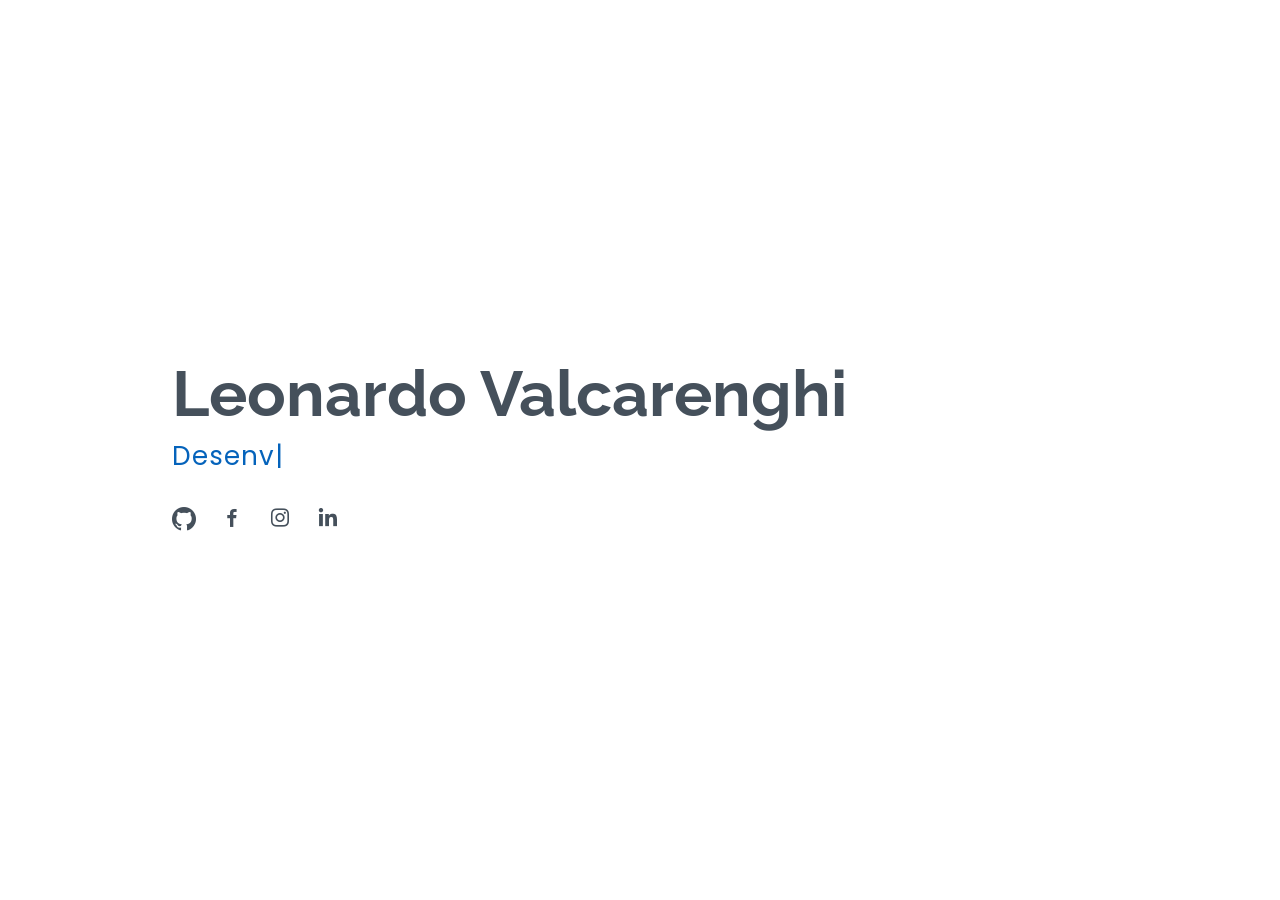
==== commit 835b14c9: "ajustes no site" ====
--- a/index.html
+++ b/index.html
@@ -48,13 +48,13 @@
 
     <nav id="navbar" class="navbar nav-menu">
       <ul>
-        <li><a href="#hero" class="nav-link scrollto active"><i class="bx bx-home"></i> <span>Início</span></a></li>
+        <!-- <li><a href="#hero" class="nav-link scrollto active"><i class="bx bx-home"></i> <span>Início</span></a></li>
         <li><a href="#about" class="nav-link scrollto"><i class="bx bx-user"></i> <span>Sobre</span></a></li>
         <li><a href="#resume" class="nav-link scrollto"><i class="bx bx-file-blank"></i> <span>Currículo</span></a></li>
         <li><a href="#portfolio" class="nav-link scrollto"><i class="bx bx-book-content"></i> <span>Portfolio</span></a>
         </li>
-        <li><a href="#services" class="nav-link scrollto"><i class="bx bx-server"></i> <span>Serviços</span></a></li>
-        <li><a href="#contact" class="nav-link scrollto"><i class="bx bx-envelope"></i> <span>Contato</span></a></li>
+        <li><a href="#services" class="nav-link scrollto"><i class="bx bx-server"></i> <span>Serviços</span></a></li> 
+        <li><a href="#contact" class="nav-link scrollto"><i class="bx bx-envelope"></i> <span>Contato</span></a></li>-->
       </ul>
     </nav><!-- .nav-menu -->
 
@@ -64,7 +64,7 @@
   <section id="hero" class="d-flex flex-column justify-content-center">
     <div class="container" data-aos="zoom-in" data-aos-delay="100">
       <h1>Leonardo Valcarenghi</h1>
-      <p><span class="typed" data-typed-items="Desenvolvedor, Freelancer, Tech Lead"></span></p>
+      <p><span class="typed" data-typed-items="Desenvolvedor, Tech Lead, Freelancer"></span></p>
       <div class="social-links">
         <a href="https://github.com/leonardovalcarenghi" class="google-plus" target="_blank"><i
             class="bi bi-github"></i></a>
@@ -82,15 +82,13 @@
   <main id="main">
 
     <!-- ======= About Section ======= -->
-    <section id="about" class="about">
+    <section id="about" class="about" style="display: none;">
       <div class="container" data-aos="fade-up">
 
         <div class="section-title">
           <h2>Sobre</h2>
           <p>
-            Magnam dolores commodi suscipit. Necessitatibus eius consequatur ex aliquid fuga eum quidem. Sit sint
-            consectetur velit. Quisquam quos quisquam cupiditate. Et nemo qui impedit suscipit alias ea. Quia fugiat sit
-            in iste officiis commodi quidem hic quas.
+
           </p>
         </div>
 
@@ -101,15 +99,17 @@
           <div class="col-lg-8 pt-4 pt-lg-0 content">
             <h3>Desenvolvedor Fullstack</h3>
             <p class="fst-italic">
-              Lorem ipsum dolor sit amet, consectetur adipiscing elit, sed do eiusmod tempor incididunt ut labore et
-              dolore
-              magna aliqua.
+              Busco sempre estar a par das novidades e elaborar layouts e interfaces seguindo conceitos modernos e
+              avançados, focadas na usabilidade e no design emocional.
             </p>
             <div class="row">
               <div class="col-lg-6">
                 <ul>
-                  <li><i class="bi bi-chevron-right"></i> <strong>Aniversário:</strong> <span>23 de Fevereiro de 1998</span></li>
-                  <li><i class="bi bi-chevron-right"></i> <strong>Website:</strong> <span>www.leonadovalcarenghi.com.br</span></li>
+                  <li><i class="bi bi-chevron-right"></i> <strong>Aniversário:</strong> <span>23 de Fevereiro de
+                      1998</span></li>
+                  <!-- <li><i class="bi bi-chevron-right"></i> <strong>Site:</strong>
+                    <span>www.leonadovalcarenghi.com.br</span>
+                  </li> -->
                   <li><i class="bi bi-chevron-right"></i> <strong>Telefone:</strong> <span>+55 51 99857-9427</span></li>
                   <li><i class="bi bi-chevron-right"></i> <strong>Cidade:</strong> <span>Canoas, RS</span></li>
                 </ul>
@@ -117,8 +117,9 @@
               <div class="col-lg-6">
                 <ul>
                   <li><i class="bi bi-chevron-right"></i> <strong>Idade:</strong> <span>24 anos</span></li>
-                  <li><i class="bi bi-chevron-right"></i> <strong>Degree:</strong> <span>Master</span></li>
-                  <li><i class="bi bi-chevron-right"></i> <strong>E-mail:</strong> <span>leonardo.valcarenghi@gmail.com</span>
+                  <!-- <li><i class="bi bi-chevron-right"></i> <strong>Degree:</strong> <span>Master</span></li> -->
+                  <li><i class="bi bi-chevron-right"></i> <strong>E-mail:</strong>
+                    <span>leonardo.valcarenghi@gmail.com</span>
                   </li>
                   <li><i class="bi bi-chevron-right"></i> <strong>Freelance:</strong> <span>Indisponível</span></li>
                 </ul>
@@ -137,7 +138,7 @@
     </section><!-- End About Section -->
 
     <!-- ======= Facts Section ======= -->
-    <section id="facts" class="facts">
+    <section id="facts" class="facts" style="display: none;">
       <div class="container" data-aos="fade-up">
 
         <div class="section-title">
@@ -191,7 +192,7 @@
     </section><!-- End Facts Section -->
 
     <!-- ======= Skills Section ======= -->
-    <section id="skills" class="skills section-bg">
+    <section id="skills" class="skills section-bg" style="display: none;">
       <div class="container" data-aos="fade-up">
 
         <div class="section-title">
@@ -234,25 +235,25 @@
           <div class="col-lg-6">
 
             <div class="progress">
-              <span class="skill">PHP <i class="val">80%</i></span>
+              <span class="skill">C# <i class="val">75%</i></span>
               <div class="progress-bar-wrap">
-                <div class="progress-bar" role="progressbar" aria-valuenow="80" aria-valuemin="0" aria-valuemax="100">
+                <div class="progress-bar" role="progressbar" aria-valuenow="75" aria-valuemin="0" aria-valuemax="100">
                 </div>
               </div>
             </div>
 
             <div class="progress">
-              <span class="skill">WordPress/CMS <i class="val">90%</i></span>
+              <span class="skill">SQL Server <i class="val">50%</i></span>
               <div class="progress-bar-wrap">
-                <div class="progress-bar" role="progressbar" aria-valuenow="90" aria-valuemin="0" aria-valuemax="100">
+                <div class="progress-bar" role="progressbar" aria-valuenow="50" aria-valuemin="0" aria-valuemax="100">
                 </div>
               </div>
             </div>
 
             <div class="progress">
-              <span class="skill">Photoshop <i class="val">55%</i></span>
+              <span class="skill">VB.NET <i class="val">35%</i></span>
               <div class="progress-bar-wrap">
-                <div class="progress-bar" role="progressbar" aria-valuenow="55" aria-valuemin="0" aria-valuemax="100">
+                <div class="progress-bar" role="progressbar" aria-valuenow="35" aria-valuemin="0" aria-valuemax="100">
                 </div>
               </div>
             </div>
@@ -265,7 +266,7 @@
     </section><!-- End Skills Section -->
 
     <!-- ======= Resume Section ======= -->
-    <section id="resume" class="resume">
+    <section id="resume" class="resume" style="display: none;">
       <div class="container" data-aos="fade-up">
 
         <div class="section-title">
@@ -277,63 +278,34 @@
 
         <div class="row">
           <div class="col-lg-6">
-            <h3 class="resume-title">Sumary</h3>
-            <div class="resume-item pb-0">
-              <h4>Brandon Johnson</h4>
-              <p><em>Innovative and deadline-driven Graphic Designer with 3+ years of experience designing and
-                  developing user-centered digital/print marketing material from initial concept to final, polished
-                  deliverable.</em></p>
-              <ul>
-                <li>Portland par 127,Orlando, FL</li>
-                <li>(123) 456-7891</li>
-                <li>alice.barkley@example.com</li>
-              </ul>
-            </div>
-
-            <h3 class="resume-title">Education</h3>
+            <h3 class="resume-title">Safeweb Segurança da Informação</h3>
+            <div class="resume-item pb-0 mb-3">
+              <h4>Líder Técnico</h4>
+              <h5>Atualmente</h5>
+            </div>
+
+            <div class="resume-item pb-0 mb-3">
+              <h4>Coordenador de Desenvolvimento</h4>
+              <h5>2021 - 2022</h5>
+            </div>
+
+            <div class="resume-item pb-0 mb-3">
+              <h4>Desenvolvedor Fullstack</h4>
+              <h5>2019 - 2021</h5>
+            </div>
+
+            <div class="resume-item pb-0 mb-2">
+              <h4>Estágiario</h4>
+              <h5>2019</h5>
+            </div>
+
+          </div>
+
+          <div class="col-lg-6">
+            <h3 class="resume-title">Studio Coder</h3>
             <div class="resume-item">
-              <h4>Master of Fine Arts &amp; Graphic Design</h4>
-              <h5>2015 - 2016</h5>
-              <p><em>Rochester Institute of Technology, Rochester, NY</em></p>
-              <p>Qui deserunt veniam. Et sed aliquam labore tempore sed quisquam iusto autem sit. Ea vero voluptatum qui
-                ut dignissimos deleniti nerada porti sand markend</p>
-            </div>
-            <div class="resume-item">
-              <h4>Bachelor of Fine Arts &amp; Graphic Design</h4>
-              <h5>2010 - 2014</h5>
-              <p><em>Rochester Institute of Technology, Rochester, NY</em></p>
-              <p>Quia nobis sequi est occaecati aut. Repudiandae et iusto quae reiciendis et quis Eius vel ratione eius
-                unde vitae rerum voluptates asperiores voluptatem Earum molestiae consequatur neque etlon sader mart
-                dila</p>
-            </div>
-          </div>
-          <div class="col-lg-6">
-            <h3 class="resume-title">Professional Experience</h3>
-            <div class="resume-item">
-              <h4>Senior graphic design specialist</h4>
-              <h5>2019 - Present</h5>
-              <p><em>Experion, New York, NY </em></p>
-              <ul>
-                <li>Lead in the design, development, and implementation of the graphic, layout, and production
-                  communication materials</li>
-                <li>Delegate tasks to the 7 members of the design team and provide counsel on all aspects of the
-                  project. </li>
-                <li>Supervise the assessment of all graphic materials in order to ensure quality and accuracy of the
-                  design</li>
-                <li>Oversee the efficient use of production project budgets ranging from $2,000 - $25,000</li>
-              </ul>
-            </div>
-            <div class="resume-item">
-              <h4>Graphic design specialist</h4>
-              <h5>2017 - 2018</h5>
-              <p><em>Stepping Stone Advertising, New York, NY</em></p>
-              <ul>
-                <li>Developed numerous marketing programs (logos, brochures,infographics, presentations, and
-                  advertisements).</li>
-                <li>Managed up to 5 projects or tasks at a given time while under pressure</li>
-                <li>Recommended and consulted with clients on the most appropriate graphic design</li>
-                <li>Created 4+ design presentations and proposals a month for clients and account managers</li>
-              </ul>
+              <h4>Estágiario</h4>
+              <h5>2018 - 2019</h5>
             </div>
           </div>
         </div>
@@ -342,7 +314,7 @@
     </section><!-- End Resume Section -->
 
     <!-- ======= Portfolio Section ======= -->
-    <section id="portfolio" class="portfolio section-bg">
+    <section id="portfolio" class="portfolio section-bg" style="display: none;">
       <div class="container" data-aos="fade-up">
 
         <div class="section-title">
@@ -515,7 +487,7 @@
     </section><!-- End Portfolio Section -->
 
     <!-- ======= Services Section ======= -->
-    <section id="services" class="services">
+    <section id="services" class="services" style="display: none;">
       <div class="container" data-aos="fade-up">
 
         <div class="section-title">
@@ -625,7 +597,7 @@
     </section><!-- End Services Section -->
 
     <!-- ======= Testimonials Section ======= -->
-    <section id="testimonials" class="testimonials section-bg">
+    <section id="testimonials" class="testimonials section-bg" style="display: none;">
       <div class="container" data-aos="fade-up">
 
         <div class="section-title">
@@ -713,7 +685,7 @@
     </section><!-- End Testimonials Section -->
 
     <!-- ======= Contact Section ======= -->
-    <section id="contact" class="contact">
+    <section id="contact" class="contact" style="display: none;">
       <div class="container" data-aos="fade-up">
 
         <div class="section-title">
@@ -781,7 +753,7 @@
   </main><!-- End #main -->
 
   <!-- ======= Footer ======= -->
-  <footer id="footer">
+  <footer id="footer" style="display: none;">
     <div class="container">
       <h3>Leonardo Valcarenghi</h3>
       <p>Et aut eum quis fuga eos sunt ipsa nihil. Labore corporis magni eligendi fuga maxime saepe commodi placeat.</p>
--- a/assets/css/style.css
+++ b/assets/css/style.css
@@ -1,58 +1,1050 @@
-.profile-image {
-    border-radius: 100%;
-    border: 5px solid white;
-    background-position: center center;
-    background-position-y: 0px;
-    background-size: cover;
-    background-repeat: no-repeat;
-    background-image: url('/assets/images/profile-image.png');
-}
-
-#about-section .profile-image {
-    position: absolute;
+/**
+* Template Name: MyResume - v4.7.0
+* Template URL: https://bootstrapmade.com/free-html-bootstrap-template-my-resume/
+* Author: BootstrapMade.com
+* License: https://bootstrapmade.com/license/
+*/
+
+/*--------------------------------------------------------------
+# General
+--------------------------------------------------------------*/
+body {
+  font-family: "Open Sans", sans-serif;
+  color: #272829;
+}
+
+a {
+  color: #0563bb;
+  text-decoration: none;
+}
+
+a:hover {
+  color: #067ded;
+  text-decoration: none;
+}
+
+h1, h2, h3, h4, h5, h6 {
+  font-family: "Raleway", sans-serif;
+}
+
+/*--------------------------------------------------------------
+# Back to top button
+--------------------------------------------------------------*/
+.back-to-top {
+  position: fixed;
+  visibility: hidden;
+  opacity: 0;
+  right: 15px;
+  bottom: 15px;
+  z-index: 996;
+  background: #0563bb;
+  width: 40px;
+  height: 40px;
+  border-radius: 50px;
+  transition: all 0.4s;
+}
+.back-to-top i {
+  font-size: 28px;
+  color: #fff;
+  line-height: 0;
+}
+.back-to-top:hover {
+  background: #0678e3;
+  color: #fff;
+}
+.back-to-top.active {
+  visibility: visible;
+  opacity: 1;
+}
+
+/*--------------------------------------------------------------
+# Preloader
+--------------------------------------------------------------*/
+#preloader {
+  position: fixed;
+  top: 0;
+  left: 0;
+  right: 0;
+  bottom: 0;
+  z-index: 9999;
+  overflow: hidden;
+  background: #fff;
+}
+
+#preloader:before {
+  content: "";
+  position: fixed;
+  top: calc(50% - 30px);
+  left: calc(50% - 30px);
+  border: 6px solid #0563bb;
+  border-top-color: #fff;
+  border-bottom-color: #fff;
+  border-radius: 50%;
+  width: 60px;
+  height: 60px;
+  -webkit-animation: animate-preloader 1s linear infinite;
+  animation: animate-preloader 1s linear infinite;
+}
+
+@-webkit-keyframes animate-preloader {
+  0% {
+    transform: rotate(0deg);
+  }
+  100% {
+    transform: rotate(360deg);
+  }
+}
+
+@keyframes animate-preloader {
+  0% {
+    transform: rotate(0deg);
+  }
+  100% {
+    transform: rotate(360deg);
+  }
+}
+/*--------------------------------------------------------------
+# Disable aos animation delay on mobile devices
+--------------------------------------------------------------*/
+@media screen and (max-width: 768px) {
+  [data-aos-delay] {
+    transition-delay: 0 !important;
+  }
+}
+/*--------------------------------------------------------------
+# Header
+--------------------------------------------------------------*/
+#header {
+  position: fixed;
+  top: 0;
+  left: 0;
+  bottom: 0;
+  z-index: 9997;
+  transition: all 0.5s;
+  padding: 15px;
+  overflow-y: auto;
+}
+@media (max-width: 992px) {
+  #header {
     width: 300px;
-    height: 300px;
-    right: -80px;
-    top: -40px;
-
-    /* border-radius: 0px; */
-    background-image: url('/assets/images/profile-image-2.jpg');
-    box-shadow: 0 10px 16px 0 rgb(0 0 0 / 20%), 0 6px 20px 0 rgb(0 0 0 / 19%);
-}
-
-@media screen and (max-width: 1199px) {
-    #about-section .profile-image {
-        display: none;
-    }
-}
-
-#contact-section .section-title {
-    margin-bottom: 10px;
-}
-
-/* Barra de Rolagem --------------------------------------------------- */
-
-/* width */
-
-::-webkit-scrollbar {
-    width: 10px;
-    transition-duration: .4s;
-}
-
-/* Track */
-
-::-webkit-scrollbar-track {
-    background: #f1f1f1;
-}
-
-/* Handle */
-
-::-webkit-scrollbar-thumb {
-    background: #888;
-}
-
-/* Handle on hover */
-
-::-webkit-scrollbar-thumb:hover {
-    background: #555;
+    background: #fff;
+    border-right: 1px solid #e6e9ec;
+    left: -300px;
+  }
+}
+
+@media (min-width: 992px) {
+  #main {
+    margin-left: 100px;
+  }
+}
+/*--------------------------------------------------------------
+# Navigation Menu
+--------------------------------------------------------------*/
+/**
+* Desktop Navigation 
+*/
+.nav-menu {
+  padding: 0;
+  display: block;
+}
+.nav-menu * {
+  margin: 0;
+  padding: 0;
+  list-style: none;
+}
+.nav-menu > ul > li {
+  position: relative;
+  white-space: nowrap;
+}
+.nav-menu a, .nav-menu a:focus {
+  display: flex;
+  align-items: center;
+  color: #45505b;
+  padding: 10px 18px;
+  margin-bottom: 8px;
+  transition: 0.3s;
+  font-size: 15px;
+  border-radius: 50px;
+  background: #f2f3f5;
+  height: 56px;
+  width: 100%;
+  overflow: hidden;
+  transition: 0.3s;
+}
+.nav-menu a i, .nav-menu a:focus i {
+  font-size: 20px;
+}
+.nav-menu a span, .nav-menu a:focus span {
+  padding: 0 5px 0 7px;
+  color: #45505b;
+}
+@media (min-width: 992px) {
+  .nav-menu a, .nav-menu a:focus {
+    width: 56px;
+  }
+  .nav-menu a span, .nav-menu a:focus span {
+    display: none;
+    color: #fff;
+  }
+}
+.nav-menu a:hover, .nav-menu .active, .nav-menu .active:focus, .nav-menu li:hover > a {
+  color: #fff;
+  background: #0563bb;
+}
+.nav-menu a:hover span, .nav-menu .active span, .nav-menu .active:focus span, .nav-menu li:hover > a span {
+  color: #fff;
+}
+.nav-menu a:hover, .nav-menu li:hover > a {
+  width: 100%;
+  color: #fff;
+}
+.nav-menu a:hover span, .nav-menu li:hover > a span {
+  display: block;
+}
+
+/**
+* Mobile Navigation 
+*/
+.mobile-nav-toggle {
+  position: fixed;
+  right: 10px;
+  top: 10px;
+  z-index: 9998;
+  border: 0;
+  background: none;
+  font-size: 28px;
+  transition: all 0.4s;
+  outline: none !important;
+  line-height: 0;
+  cursor: pointer;
+  border-radius: 50px;
+  padding: 5px;
+}
+.mobile-nav-toggle i {
+  color: #45505b;
+}
+
+.mobile-nav-active {
+  overflow: hidden;
+}
+.mobile-nav-active #header {
+  left: 0;
+}
+.mobile-nav-active .mobile-nav-toggle {
+  color: #fff;
+  background-color: #0563bb;
+}
+
+/*--------------------------------------------------------------
+# Hero Section
+--------------------------------------------------------------*/
+#hero {
+  width: 100%;
+  height: 100vh;
+  /* background: url("../img/hero-bg.jpg") top right no-repeat; */
+  background-size: cover;
+  position: relative;
+}
+@media (min-width: 992px) {
+  #hero {
+    padding-left: 160px;
+  }
+}
+#hero:before {
+  content: "";
+  background: rgba(255, 255, 255, 0.8);
+  position: absolute;
+  bottom: 0;
+  top: 0;
+  left: 0;
+  right: 0;
+}
+#hero h1 {
+  margin: 0;
+  font-size: 64px;
+  font-weight: 700;
+  line-height: 56px;
+  color: #45505b;
+}
+#hero p {
+  color: #45505b;
+  margin: 15px 0 0 0;
+  font-size: 26px;
+  font-family: "Poppins", sans-serif;
+}
+#hero p span {
+  color: #0563bb;
+  letter-spacing: 1px;
+}
+#hero .social-links {
+  margin-top: 30px;
+}
+#hero .social-links a {
+  font-size: 24px;
+  display: inline-block;
+  color: #45505b;
+  line-height: 1;
+  margin-right: 20px;
+  transition: 0.3s;
+}
+#hero .social-links a:hover {
+  color: #0563bb;
+}
+@media (max-width: 992px) {
+  #hero {
+    text-align: center;
+  }
+  #hero h1 {
+    font-size: 32px;
+    line-height: 36px;
+  }
+  #hero p {
+    margin-top: 10px;
+    font-size: 20px;
+    line-height: 24px;
+  }
+}
+
+/*--------------------------------------------------------------
+# Sections General
+--------------------------------------------------------------*/
+section {
+  padding: 60px 0;
+  overflow: hidden;
+}
+
+.section-title {
+  text-align: center;
+  padding-bottom: 30px;
+}
+.section-title h2 {
+  font-size: 32px;
+  font-weight: bold;
+  text-transform: uppercase;
+  margin-bottom: 20px;
+  padding-bottom: 20px;
+  position: relative;
+  color: #45505b;
+}
+.section-title h2::before {
+  content: "";
+  position: absolute;
+  display: block;
+  width: 120px;
+  height: 1px;
+  background: #ddd;
+  bottom: 1px;
+  left: calc(50% - 60px);
+}
+.section-title h2::after {
+  content: "";
+  position: absolute;
+  display: block;
+  width: 40px;
+  height: 3px;
+  background: #0563bb;
+  bottom: 0;
+  left: calc(50% - 20px);
+}
+.section-title p {
+  margin-bottom: 0;
+}
+
+/*--------------------------------------------------------------
+# About
+--------------------------------------------------------------*/
+.about .content h3 {
+  font-weight: 700;
+  font-size: 26px;
+  color: #728394;
+}
+.about .content ul {
+  list-style: none;
+  padding: 0;
+}
+.about .content ul li {
+  margin-bottom: 20px;
+  display: flex;
+  align-items: center;
+}
+.about .content ul strong {
+  margin-right: 10px;
+}
+.about .content ul i {
+  font-size: 16px;
+  margin-right: 5px;
+  color: #0563bb;
+  line-height: 0;
+}
+.about .content p:last-child {
+  margin-bottom: 0;
+}
+
+/*--------------------------------------------------------------
+# Facts
+--------------------------------------------------------------*/
+.facts .count-box {
+  padding: 30px 30px 25px 30px;
+  margin-top: 30px;
+  width: 100%;
+  position: relative;
+  text-align: center;
+  background: #fff;
+}
+.facts .count-box i {
+  position: absolute;
+  top: -25px;
+  left: 50%;
+  transform: translateX(-50%);
+  font-size: 24px;
+  background: #0563bb;
+  color: #fff;
+  border-radius: 50px;
+  display: inline-flex;
+  align-items: center;
+  justify-content: center;
+  width: 48px;
+  height: 48px;
+}
+.facts .count-box span {
+  font-size: 36px;
+  display: block;
+  font-weight: 600;
+  color: #011426;
+}
+.facts .count-box p {
+  padding: 0;
+  margin: 0;
+  font-family: "Raleway", sans-serif;
+  font-size: 14px;
+}
+
+/*--------------------------------------------------------------
+# Akills
+--------------------------------------------------------------*/
+.skills .progress {
+  height: 60px;
+  display: block;
+  background: none;
+  border-radius: 0;
+}
+.skills .progress .skill {
+  padding: 10px 0;
+  margin: 0;
+  text-transform: uppercase;
+  display: block;
+  font-weight: 600;
+  font-family: "Poppins", sans-serif;
+  color: #45505b;
+}
+.skills .progress .skill .val {
+  float: right;
+  font-style: normal;
+}
+.skills .progress-bar-wrap {
+  background: #f2f3f5;
+}
+.skills .progress-bar {
+  width: 1px;
+  height: 10px;
+  transition: 0.9s;
+  background-color: #0563bb;
+}
+
+/*--------------------------------------------------------------
+# Resume
+--------------------------------------------------------------*/
+.resume .resume-title {
+  font-size: 26px;
+  font-weight: 700;
+  margin-top: 20px;
+  margin-bottom: 20px;
+  color: #45505b;
+}
+.resume .resume-item {
+  padding: 0 0 20px 20px;
+  margin-top: -2px;
+  border-left: 2px solid #0563bb;
+  position: relative;
+}
+.resume .resume-item h4 {
+  line-height: 18px;
+  font-size: 18px;
+  font-weight: 600;
+  text-transform: uppercase;
+  font-family: "Poppins", sans-serif;
+  color: #0563bb;
+  margin-bottom: 10px;
+}
+.resume .resume-item h5 {
+  font-size: 16px;
+  background: #f7f8f9;
+  padding: 5px 15px;
+  display: inline-block;
+  font-weight: 600;
+  margin-bottom: 10px;
+}
+.resume .resume-item ul {
+  padding-left: 20px;
+}
+.resume .resume-item ul li {
+  padding-bottom: 10px;
+}
+.resume .resume-item:last-child {
+  padding-bottom: 0;
+}
+.resume .resume-item::before {
+  content: "";
+  position: absolute;
+  width: 16px;
+  height: 16px;
+  border-radius: 50px;
+  left: -9px;
+  top: 0;
+  background: #fff;
+  border: 2px solid #0563bb;
+}
+
+/*--------------------------------------------------------------
+# Portfolio
+--------------------------------------------------------------*/
+.portfolio .portfolio-item {
+  margin-bottom: 30px;
+}
+.portfolio #portfolio-flters {
+  padding: 0;
+  margin: 0 auto 25px auto;
+  list-style: none;
+  text-align: center;
+  background: #fff;
+  border-radius: 50px;
+  padding: 2px 15px;
+}
+.portfolio #portfolio-flters li {
+  cursor: pointer;
+  display: inline-block;
+  padding: 10px 15px;
+  font-size: 14px;
+  font-weight: 600;
+  line-height: 1;
+  text-transform: uppercase;
+  color: #272829;
+  margin-bottom: 5px;
+  transition: all 0.3s ease-in-out;
+}
+.portfolio #portfolio-flters li:hover, .portfolio #portfolio-flters li.filter-active {
+  color: #0563bb;
+}
+.portfolio #portfolio-flters li:last-child {
+  margin-right: 0;
+}
+.portfolio .portfolio-wrap {
+  transition: 0.3s;
+  position: relative;
+  overflow: hidden;
+  z-index: 1;
+  background: rgba(69, 80, 91, 0.8);
+}
+.portfolio .portfolio-wrap::before {
+  content: "";
+  background: rgba(255, 255, 255, 0.7);
+  position: absolute;
+  left: 30px;
+  right: 30px;
+  top: 30px;
+  bottom: 30px;
+  transition: all ease-in-out 0.3s;
+  z-index: 2;
+  opacity: 0;
+}
+.portfolio .portfolio-wrap .portfolio-info {
+  opacity: 0;
+  position: absolute;
+  top: 0;
+  left: 0;
+  right: 0;
+  bottom: 0;
+  text-align: center;
+  z-index: 3;
+  transition: all ease-in-out 0.3s;
+  display: flex;
+  flex-direction: column;
+  justify-content: center;
+  align-items: center;
+}
+.portfolio .portfolio-wrap .portfolio-info::before {
+  display: block;
+  content: "";
+  width: 48px;
+  height: 48px;
+  position: absolute;
+  top: 35px;
+  left: 35px;
+  border-top: 3px solid #d7dce1;
+  border-left: 3px solid #d7dce1;
+  transition: all 0.5s ease 0s;
+  z-index: 9994;
+}
+.portfolio .portfolio-wrap .portfolio-info::after {
+  display: block;
+  content: "";
+  width: 48px;
+  height: 48px;
+  position: absolute;
+  bottom: 35px;
+  right: 35px;
+  border-bottom: 3px solid #d7dce1;
+  border-right: 3px solid #d7dce1;
+  transition: all 0.5s ease 0s;
+  z-index: 9994;
+}
+.portfolio .portfolio-wrap .portfolio-info h4 {
+  font-size: 20px;
+  color: #45505b;
+  font-weight: 600;
+}
+.portfolio .portfolio-wrap .portfolio-info p {
+  color: #45505b;
+  font-size: 14px;
+  text-transform: uppercase;
+  padding: 0;
+  margin: 0;
+}
+.portfolio .portfolio-wrap .portfolio-links {
+  text-align: center;
+  z-index: 4;
+}
+.portfolio .portfolio-wrap .portfolio-links a {
+  color: #45505b;
+  margin: 0 2px;
+  font-size: 28px;
+  display: inline-block;
+  transition: 0.3s;
+}
+.portfolio .portfolio-wrap .portfolio-links a:hover {
+  color: #148af9;
+}
+.portfolio .portfolio-wrap:hover::before {
+  top: 0;
+  left: 0;
+  right: 0;
+  bottom: 0;
+  opacity: 1;
+}
+.portfolio .portfolio-wrap:hover .portfolio-info {
+  opacity: 1;
+}
+.portfolio .portfolio-wrap:hover .portfolio-info::before {
+  top: 15px;
+  left: 15px;
+}
+.portfolio .portfolio-wrap:hover .portfolio-info::after {
+  bottom: 15px;
+  right: 15px;
+}
+
+/*--------------------------------------------------------------
+# Portfolio Details
+--------------------------------------------------------------*/
+.portfolio-details {
+  padding-top: 40px;
+}
+.portfolio-details .portfolio-details-slider img {
+  width: 100%;
+}
+.portfolio-details .portfolio-details-slider .swiper-pagination {
+  margin-top: 20px;
+  position: relative;
+}
+.portfolio-details .portfolio-details-slider .swiper-pagination .swiper-pagination-bullet {
+  width: 12px;
+  height: 12px;
+  background-color: #fff;
+  opacity: 1;
+  border: 1px solid #0563bb;
+}
+.portfolio-details .portfolio-details-slider .swiper-pagination .swiper-pagination-bullet-active {
+  background-color: #0563bb;
+}
+.portfolio-details .portfolio-info {
+  padding: 30px;
+  box-shadow: 0px 0 30px rgba(69, 80, 91, 0.08);
+}
+.portfolio-details .portfolio-info h3 {
+  font-size: 22px;
+  font-weight: 700;
+  margin-bottom: 20px;
+  padding-bottom: 20px;
+  border-bottom: 1px solid #eee;
+}
+.portfolio-details .portfolio-info ul {
+  list-style: none;
+  padding: 0;
+  font-size: 15px;
+}
+.portfolio-details .portfolio-info ul li + li {
+  margin-top: 10px;
+}
+.portfolio-details .portfolio-description {
+  padding-top: 30px;
+}
+.portfolio-details .portfolio-description h2 {
+  font-size: 26px;
+  font-weight: 700;
+  margin-bottom: 20px;
+}
+.portfolio-details .portfolio-description p {
+  padding: 0;
+}
+
+/*--------------------------------------------------------------
+# Services
+--------------------------------------------------------------*/
+.services .icon-box {
+  text-align: center;
+  padding: 70px 20px 80px 20px;
+  transition: all ease-in-out 0.3s;
+  background: #fff;
+  box-shadow: 0px 5px 90px 0px rgba(110, 123, 131, 0.05);
+}
+.services .icon-box .icon {
+  margin: 0 auto;
+  width: 100px;
+  height: 100px;
+  display: flex;
+  align-items: center;
+  justify-content: center;
+  transition: ease-in-out 0.3s;
+  position: relative;
+}
+.services .icon-box .icon i {
+  font-size: 36px;
+  transition: 0.5s;
+  position: relative;
+}
+.services .icon-box .icon svg {
+  position: absolute;
+  top: 0;
+  left: 0;
+}
+.services .icon-box .icon svg path {
+  transition: 0.5s;
+  fill: #f5f5f5;
+}
+.services .icon-box h4 {
+  font-weight: 600;
+  margin: 10px 0 15px 0;
+  font-size: 22px;
+}
+.services .icon-box h4 a {
+  color: #45505b;
+  transition: ease-in-out 0.3s;
+}
+.services .icon-box p {
+  line-height: 24px;
+  font-size: 14px;
+  margin-bottom: 0;
+}
+.services .icon-box:hover {
+  border-color: #fff;
+  box-shadow: 0px 0 35px 0 rgba(0, 0, 0, 0.08);
+}
+.services .iconbox-blue i {
+  color: #47aeff;
+}
+.services .iconbox-blue:hover .icon i {
+  color: #fff;
+}
+.services .iconbox-blue:hover .icon path {
+  fill: #47aeff;
+}
+.services .iconbox-orange i {
+  color: #ffa76e;
+}
+.services .iconbox-orange:hover .icon i {
+  color: #fff;
+}
+.services .iconbox-orange:hover .icon path {
+  fill: #ffa76e;
+}
+.services .iconbox-pink i {
+  color: #e80368;
+}
+.services .iconbox-pink:hover .icon i {
+  color: #fff;
+}
+.services .iconbox-pink:hover .icon path {
+  fill: #e80368;
+}
+.services .iconbox-yellow i {
+  color: #ffbb2c;
+}
+.services .iconbox-yellow:hover .icon i {
+  color: #fff;
+}
+.services .iconbox-yellow:hover .icon path {
+  fill: #ffbb2c;
+}
+.services .iconbox-red i {
+  color: #ff5828;
+}
+.services .iconbox-red:hover .icon i {
+  color: #fff;
+}
+.services .iconbox-red:hover .icon path {
+  fill: #ff5828;
+}
+.services .iconbox-teal i {
+  color: #11dbcf;
+}
+.services .iconbox-teal:hover .icon i {
+  color: #fff;
+}
+.services .iconbox-teal:hover .icon path {
+  fill: #11dbcf;
+}
+
+/*--------------------------------------------------------------
+# Testimonials
+--------------------------------------------------------------*/
+.testimonials .section-header {
+  margin-bottom: 40px;
+}
+.testimonials .testimonials-carousel, .testimonials .testimonials-slider {
+  overflow: hidden;
+}
+.testimonials .testimonial-item {
+  text-align: center;
+}
+.testimonials .testimonial-item .testimonial-img {
+  width: 120px;
+  border-radius: 50%;
+  border: 4px solid #fff;
+  margin: 0 auto;
+}
+.testimonials .testimonial-item h3 {
+  font-size: 20px;
+  font-weight: bold;
+  margin: 10px 0 5px 0;
+  color: #111;
+}
+.testimonials .testimonial-item h4 {
+  font-size: 14px;
+  color: #999;
+  margin: 0 0 15px 0;
+}
+.testimonials .testimonial-item .quote-icon-left, .testimonials .testimonial-item .quote-icon-right {
+  color: #90c8fc;
+  font-size: 26px;
+}
+.testimonials .testimonial-item .quote-icon-left {
+  display: inline-block;
+  left: -5px;
+  position: relative;
+}
+.testimonials .testimonial-item .quote-icon-right {
+  display: inline-block;
+  right: -5px;
+  position: relative;
+  top: 10px;
+}
+.testimonials .testimonial-item p {
+  font-style: italic;
+  margin: 0 auto 15px auto;
+}
+.testimonials .swiper-pagination {
+  margin-top: 20px;
+  position: relative;
+}
+.testimonials .swiper-pagination .swiper-pagination-bullet {
+  width: 12px;
+  height: 12px;
+  background-color: #fff;
+  opacity: 1;
+  border: 1px solid #0563bb;
+}
+.testimonials .swiper-pagination .swiper-pagination-bullet-active {
+  background-color: #0563bb;
+}
+@media (min-width: 992px) {
+  .testimonials .testimonial-item p {
+    width: 80%;
+  }
+}
+
+/*--------------------------------------------------------------
+# Contact
+--------------------------------------------------------------*/
+.contact .info {
+  width: 100%;
+  background: #fff;
+}
+.contact .info i {
+  font-size: 20px;
+  color: #0563bb;
+  float: left;
+  width: 44px;
+  height: 44px;
+  background: #eef7ff;
+  display: flex;
+  justify-content: center;
+  align-items: center;
+  border-radius: 50px;
+  transition: all 0.3s ease-in-out;
+}
+.contact .info h4 {
+  padding: 0 0 0 60px;
+  font-size: 22px;
+  font-weight: 600;
+  margin-bottom: 5px;
+  color: #45505b;
+}
+.contact .info p {
+  padding: 0 0 0 60px;
+  margin-bottom: 0;
+  font-size: 14px;
+  color: #728394;
+}
+.contact .info .email, .contact .info .phone {
+  margin-top: 40px;
+}
+.contact .info .email:hover i, .contact .info .address:hover i, .contact .info .phone:hover i {
+  background: #0563bb;
+  color: #fff;
+}
+.contact .php-email-form {
+  width: 100%;
+  background: #fff;
+}
+.contact .php-email-form .form-group {
+  padding-bottom: 8px;
+}
+.contact .php-email-form .error-message {
+  display: none;
+  color: #fff;
+  background: #ed3c0d;
+  text-align: left;
+  padding: 15px;
+  font-weight: 600;
+}
+.contact .php-email-form .error-message br + br {
+  margin-top: 25px;
+}
+.contact .php-email-form .sent-message {
+  display: none;
+  color: #fff;
+  background: #18d26e;
+  text-align: center;
+  padding: 15px;
+  font-weight: 600;
+}
+.contact .php-email-form .loading {
+  display: none;
+  background: #fff;
+  text-align: center;
+  padding: 15px;
+}
+.contact .php-email-form .loading:before {
+  content: "";
+  display: inline-block;
+  border-radius: 50%;
+  width: 24px;
+  height: 24px;
+  margin: 0 10px -6px 0;
+  border: 3px solid #18d26e;
+  border-top-color: #eee;
+  -webkit-animation: animate-loading 1s linear infinite;
+  animation: animate-loading 1s linear infinite;
+}
+.contact .php-email-form input, .contact .php-email-form textarea {
+  border-radius: 4px;
+  box-shadow: none;
+  font-size: 14px;
+}
+.contact .php-email-form input {
+  height: 44px;
+}
+.contact .php-email-form textarea {
+  padding: 10px 12px;
+}
+.contact .php-email-form button[type=submit] {
+  background: #0563bb;
+  border: 0;
+  padding: 10px 35px;
+  color: #fff;
+  transition: 0.4s;
+  border-radius: 50px;
+}
+.contact .php-email-form button[type=submit]:hover {
+  background: #0678e3;
+}
+@-webkit-keyframes animate-loading {
+  0% {
+    transform: rotate(0deg);
+  }
+  100% {
+    transform: rotate(360deg);
+  }
+}
+@keyframes animate-loading {
+  0% {
+    transform: rotate(0deg);
+  }
+  100% {
+    transform: rotate(360deg);
+  }
+}
+
+/*--------------------------------------------------------------
+# Footer
+--------------------------------------------------------------*/
+#footer {
+  background: #f7f8f9;
+  color: #45505b;
+  font-size: 14px;
+  text-align: center;
+  padding: 30px 0;
+}
+#footer h3 {
+  font-size: 36px;
+  font-weight: 700;
+  position: relative;
+  font-family: "Poppins", sans-serif;
+  padding: 0;
+  margin: 0 0 15px 0;
+}
+#footer p {
+  font-size: 15;
+  font-style: italic;
+  padding: 0;
+  margin: 0 0 40px 0;
+}
+#footer .social-links {
+  margin: 0 0 40px 0;
+}
+#footer .social-links a {
+  font-size: 18px;
+  display: inline-block;
+  background: #0563bb;
+  color: #fff;
+  line-height: 1;
+  padding: 8px 0;
+  margin-right: 4px;
+  border-radius: 50%;
+  text-align: center;
+  width: 36px;
+  height: 36px;
+  transition: 0.3s;
+}
+#footer .social-links a:hover {
+  background: #0678e3;
+  color: #fff;
+  text-decoration: none;
+}
+#footer .copyright {
+  margin: 0 0 5px 0;
+}
+#footer .credits {
+  font-size: 13px;
 }
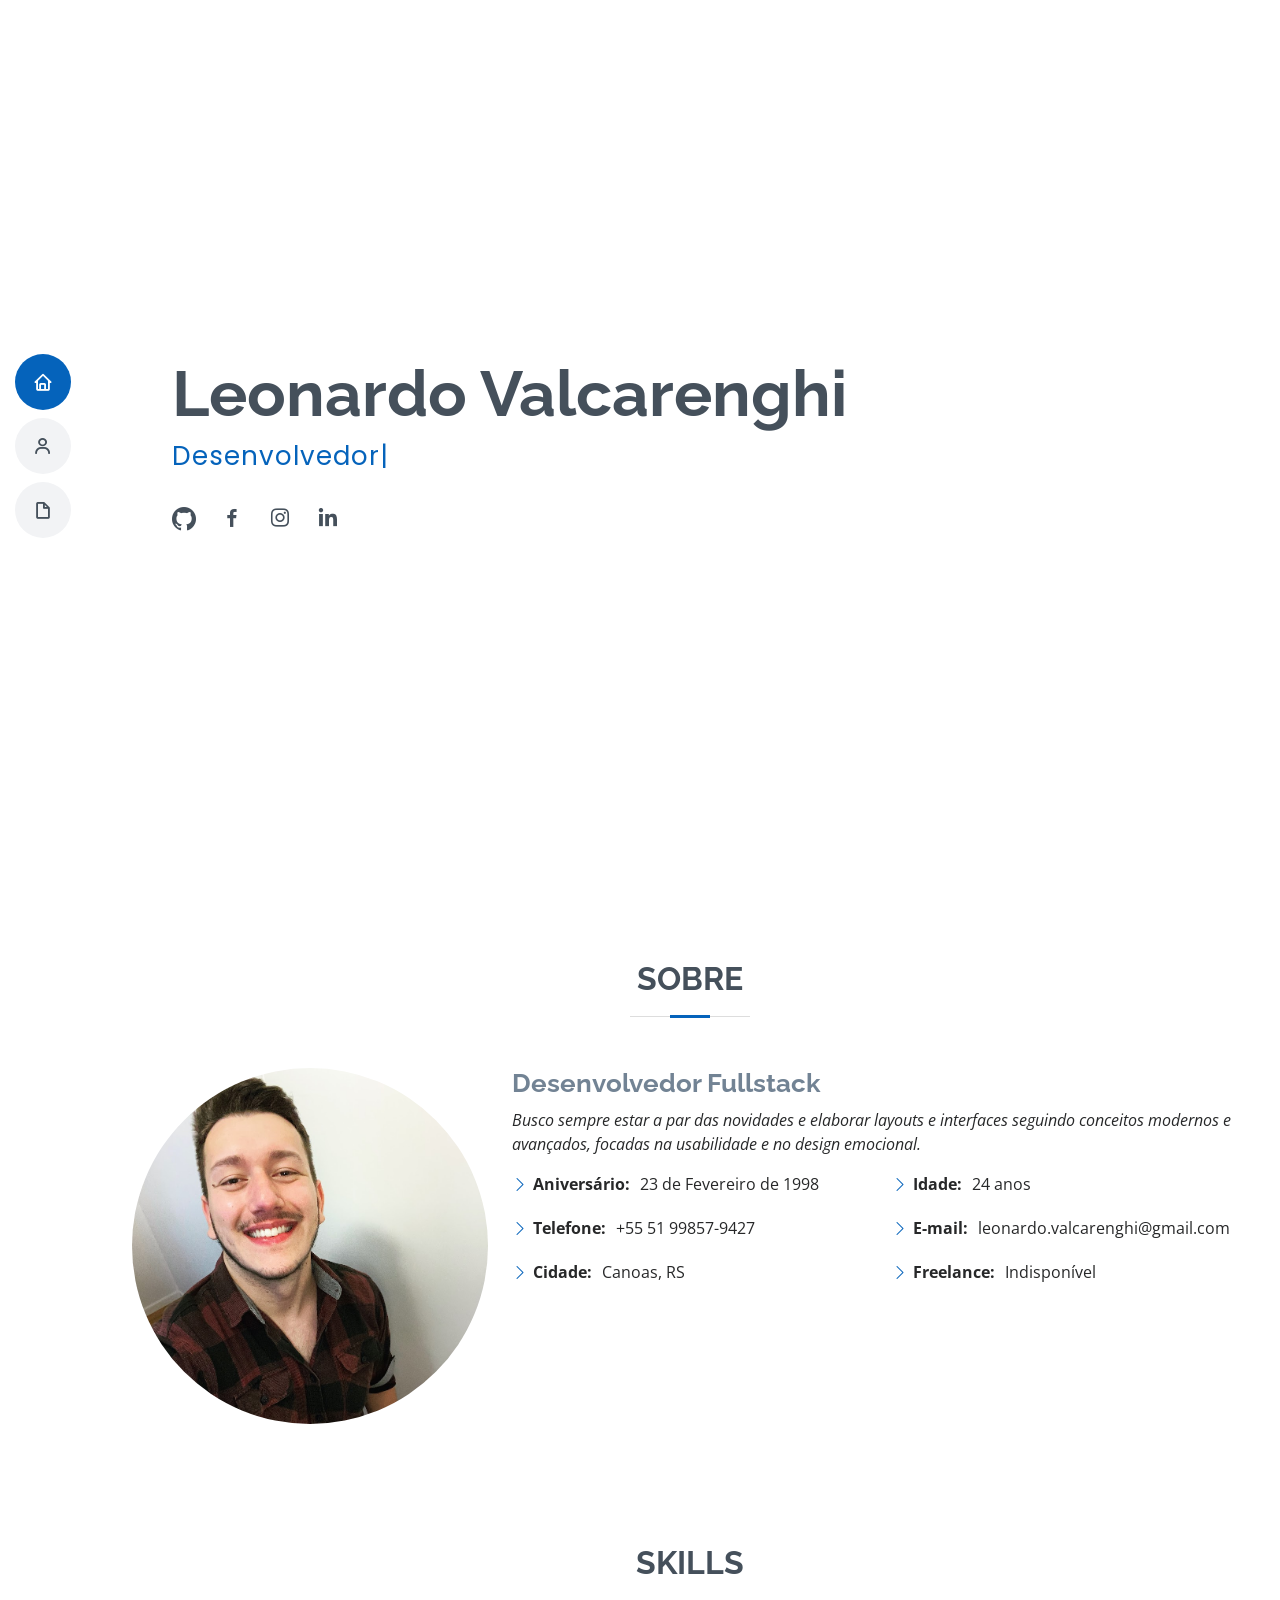
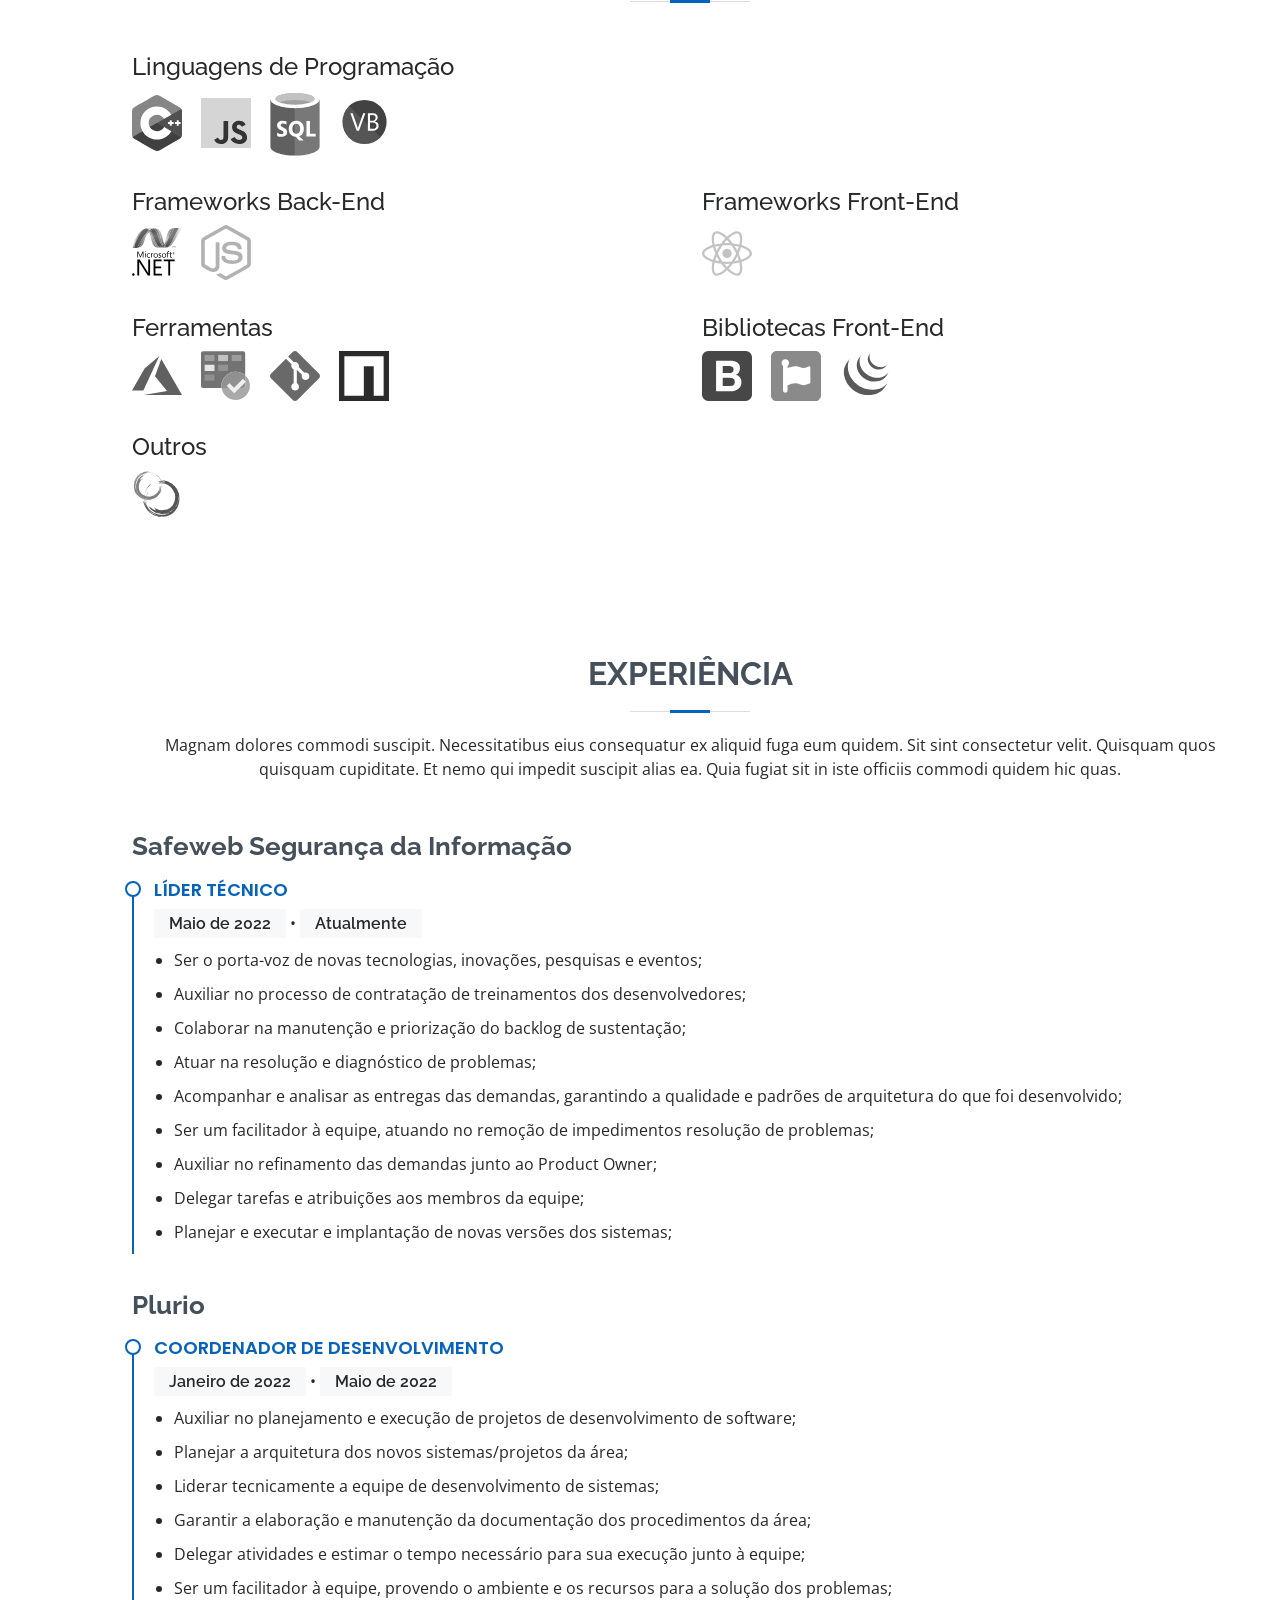
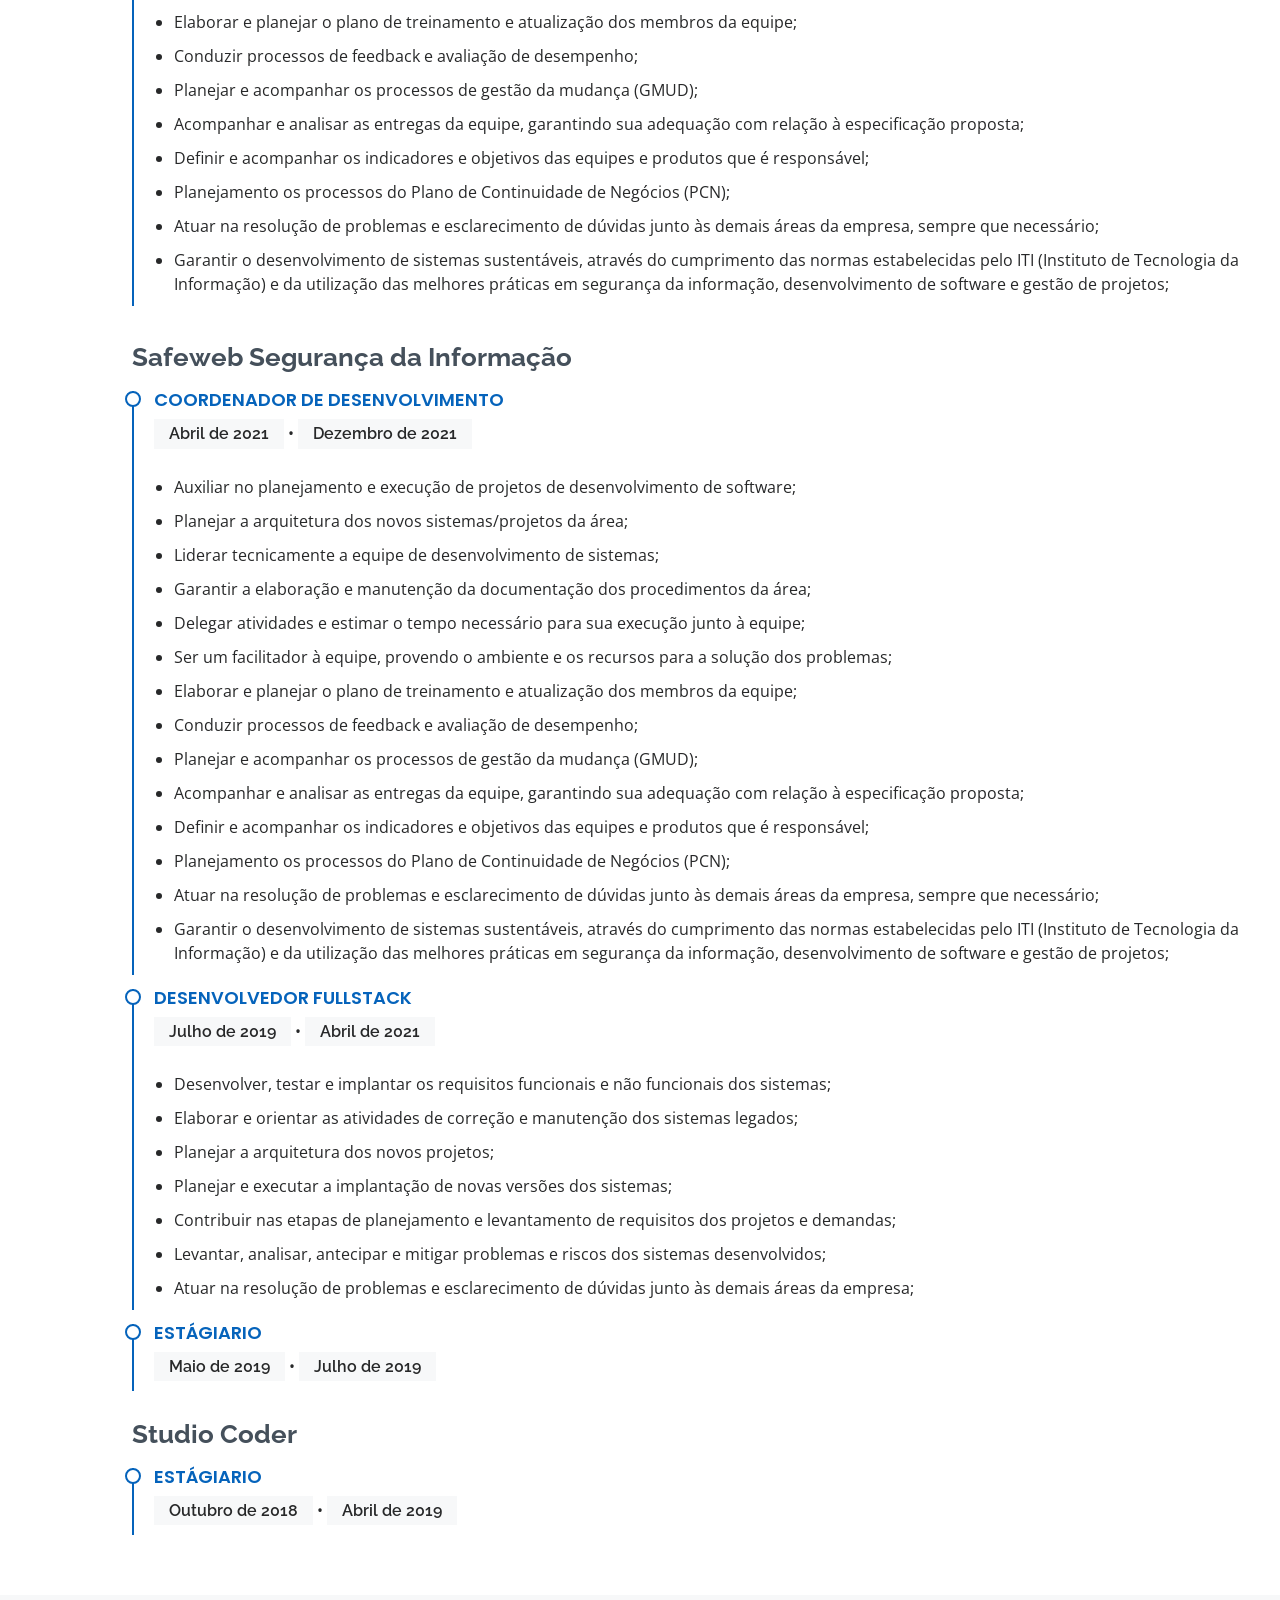
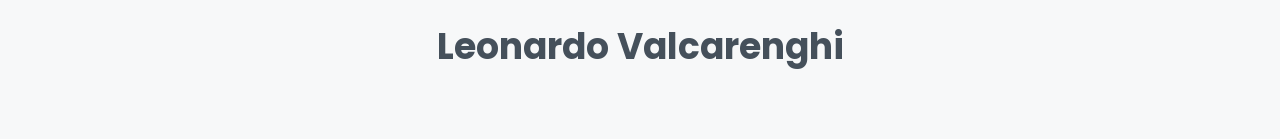
==== commit c872e00d: "seção de skills" ====
--- a/index.html
+++ b/index.html
@@ -1,4 +1,4 @@
-<!DOCTYPE html>
+﻿<!DOCTYPE html>
 <html lang="en">
 
 <head>
@@ -28,6 +28,7 @@
   <link href="assets/vendor/swiper/swiper-bundle.min.css" rel="stylesheet">
 
   <!-- Template Main CSS File -->
+  <link href="assets/css/theme.css" rel="stylesheet">
   <link href="assets/css/style.css" rel="stylesheet">
 
   <!-- =======================================================
@@ -48,13 +49,18 @@
 
     <nav id="navbar" class="navbar nav-menu">
       <ul>
-        <!-- <li><a href="#hero" class="nav-link scrollto active"><i class="bx bx-home"></i> <span>Início</span></a></li>
+        <li><a href="#hero" class="nav-link scrollto active"><i class="bx bx-home"></i> <span>Início</span></a></li>
         <li><a href="#about" class="nav-link scrollto"><i class="bx bx-user"></i> <span>Sobre</span></a></li>
-        <li><a href="#resume" class="nav-link scrollto"><i class="bx bx-file-blank"></i> <span>Currículo</span></a></li>
-        <li><a href="#portfolio" class="nav-link scrollto"><i class="bx bx-book-content"></i> <span>Portfolio</span></a>
+        <li><a href="#resume" class="nav-link scrollto"><i class="bx bx-file-blank"></i> <span>Experiência</span></a>
         </li>
-        <li><a href="#services" class="nav-link scrollto"><i class="bx bx-server"></i> <span>Serviços</span></a></li> 
-        <li><a href="#contact" class="nav-link scrollto"><i class="bx bx-envelope"></i> <span>Contato</span></a></li>-->
+        <!-- <li>
+          <a href="#portfolio" class="nav-link scrollto">
+            <i class="bx bx-book-content"></i>
+            <span>Portfolio</span>
+          </a>
+        </li> -->
+        <!-- <li><a href="#services" class="nav-link scrollto"><i class="bx bx-server"></i> <span>Serviços</span></a></li> -->
+        <!-- <li><a href="#contact" class="nav-link scrollto"><i class="bx bx-envelope"></i> <span>Contato</span></a></li> -->
       </ul>
     </nav><!-- .nav-menu -->
 
@@ -82,7 +88,7 @@
   <main id="main">
 
     <!-- ======= About Section ======= -->
-    <section id="about" class="about" style="display: none;">
+    <section id="about" class="about">
       <div class="container" data-aos="fade-up">
 
         <div class="section-title">
@@ -126,10 +132,7 @@
               </div>
             </div>
             <p>
-              Officiis eligendi itaque labore et dolorum mollitia officiis optio vero. Quisquam sunt adipisci omnis et
-              ut. Nulla accusantium dolor incidunt officia tempore. Et eius omnis.
-              Cupiditate ut dicta maxime officiis quidem quia. Sed et consectetur qui quia repellendus itaque neque.
-              Aliquid amet quidem ut quaerat cupiditate. Ab et eum qui repellendus omnis culpa magni laudantium dolores.
+          
             </p>
           </div>
         </div>
@@ -138,7 +141,7 @@
     </section><!-- End About Section -->
 
     <!-- ======= Facts Section ======= -->
-    <section id="facts" class="facts" style="display: none;">
+    <!-- <section id="facts" class="facts">
       <div class="container" data-aos="fade-up">
 
         <div class="section-title">
@@ -189,132 +192,339 @@
         </div>
 
       </div>
-    </section><!-- End Facts Section -->
+    </section> -->
+    <!-- End Facts Section -->
 
     <!-- ======= Skills Section ======= -->
-    <section id="skills" class="skills section-bg" style="display: none;">
+    <section id="skills" class="skills section-bg">
       <div class="container" data-aos="fade-up">
 
         <div class="section-title">
-          <h2>Skills</h2>
+          <h2>SKILLS</h2>
+          <p>
+          </p>
+        </div>
+
+
+        <div class="row skills-content">
+
+          <div class="col-lg-12">
+
+            <h4>Linguagens de Programação</h4>
+
+            <li class="skill-list-items">
+
+              <!-- C# -->
+              <ul class="skill-item">
+                <img src="./assets/svg/skills/charp.svg" alt="C#" title="C#" />
+              </ul>
+
+              <!-- JavaScript -->
+              <ul class="skill-item">
+                <img src="./assets/svg/skills/js.svg" alt="JS" title="JavaScript" />
+              </ul>
+
+
+
+              <!-- SQL -->
+              <ul class="skill-item">
+                <img src="./assets/svg/skills/sql.svg" alt="SQL" title="SQL" />
+              </ul>
+
+              <!-- VB.Net -->
+              <ul class="skill-item">
+                <img src="./assets/svg/skills/vbnet.svg" alt="VB.Net" title="VB.Net" />
+              </ul>
+
+
+            </li>
+
+          </div>
+
+
+          <div class="col-lg-6 mt-3">
+
+            <h4>Frameworks Back-End</h4>
+
+            <li class="skill-list-items">
+
+              <!-- C# -->
+              <ul class="skill-item">
+                <img src="./assets/svg/skills/dotnet.svg" alt=".NET" title=".NET" />
+              </ul>
+
+              <!-- NodeJS -->
+              <ul class="skill-item">
+                <img src="./assets/svg/skills/node.svg" alt="NodeJS" title="NodeJS" />
+              </ul>
+
+
+            </li>
+
+          </div>
+
+          <div class="col-lg-6 mt-3">
+
+            <h4>Frameworks Front-End</h4>
+
+            <li class="skill-list-items">
+
+              <!-- React -->
+              <ul class="skill-item">
+                <img src="./assets/svg/skills/react.svg" alt="React" title="React" />
+              </ul>
+
+
+            </li>
+
+          </div>
+
+          <div class="col-lg-6 mt-3">
+
+            <h4>Ferramentas</h4>
+
+            <li class="skill-list-items">
+
+              <!-- Azure DevOps -->
+              <ul class="skill-item">
+                <img src="./assets/svg/skills/azure-devops.svg" alt="Azure DevOps" title="Azure DevOps" />
+              </ul>
+
+              <!-- Azure Boards -->
+              <ul class="skill-item">
+                <img src="./assets/svg/skills/azure-boards.svg" alt="Azure Boards" title="Azure Boards" />
+              </ul>
+
+              <!-- GIT -->
+              <ul class="skill-item">
+                <img src="./assets/svg/skills/git.svg" alt="GIT" title="GIT" />
+              </ul>
+
+
+              <!-- NPM -->
+              <ul class="skill-item">
+                <img src="./assets/svg/skills/npm.svg" alt="NPM" title="NPM" />
+              </ul>
+
+            </li>
+
+          </div>
+
+          <div class="col-lg-6 mt-3">
+
+            <h4>Bibliotecas Front-End</h4>
+
+            <li class="skill-list-items">
+
+              <!-- Bootstrap -->
+              <ul class="skill-item">
+                <img src="./assets/svg/skills/bootstrap.svg" alt="Bootstrap" title="Bootstrap" />
+              </ul>
+
+              <!-- FontAwesome -->
+              <ul class="skill-item">
+                <img src="./assets/svg/skills/fontawesome.svg" alt="FontAwesome" title="FontAwesome" />
+              </ul>
+
+              <!-- jQuery -->
+              <ul class="skill-item">
+                <img src="./assets/svg/skills/jquery.svg" alt="jQuery" title="jQuery" />
+              </ul>
+
+
+            </li>
+
+          </div>
+
+          <div class="col-lg-6 mt-3">
+
+            <h4>Outros</h4>
+
+            <li class="skill-list-items">
+
+
+
+              <!-- Scrum -->
+              <ul class="skill-item">
+                <img src="./assets/svg/skills/scrum.svg" alt="Scrum" title="Scrum" />
+              </ul>
+
+
+            </li>
+
+          </div>
+
+        </div>
+
+      </div>
+    </section><!-- End Skills Section -->
+
+    <!-- ======= Resume Section ======= -->
+    <section id="resume" class="resume">
+      <div class="container" data-aos="fade-up">
+
+        <div class="section-title">
+          <h2>Experiência</h2>
           <p>Magnam dolores commodi suscipit. Necessitatibus eius consequatur ex aliquid fuga eum quidem. Sit sint
             consectetur velit. Quisquam quos quisquam cupiditate. Et nemo qui impedit suscipit alias ea. Quia fugiat sit
             in iste officiis commodi quidem hic quas.</p>
         </div>
 
-        <div class="row skills-content">
-
-          <div class="col-lg-6">
-
-            <div class="progress">
-              <span class="skill">HTML <i class="val">100%</i></span>
-              <div class="progress-bar-wrap">
-                <div class="progress-bar" role="progressbar" aria-valuenow="100" aria-valuemin="0" aria-valuemax="100">
-                </div>
-              </div>
-            </div>
-
-            <div class="progress">
-              <span class="skill">CSS <i class="val">90%</i></span>
-              <div class="progress-bar-wrap">
-                <div class="progress-bar" role="progressbar" aria-valuenow="90" aria-valuemin="0" aria-valuemax="100">
-                </div>
-              </div>
-            </div>
-
-            <div class="progress">
-              <span class="skill">JavaScript <i class="val">75%</i></span>
-              <div class="progress-bar-wrap">
-                <div class="progress-bar" role="progressbar" aria-valuenow="75" aria-valuemin="0" aria-valuemax="100">
-                </div>
-              </div>
-            </div>
-
-          </div>
-
-          <div class="col-lg-6">
-
-            <div class="progress">
-              <span class="skill">C# <i class="val">75%</i></span>
-              <div class="progress-bar-wrap">
-                <div class="progress-bar" role="progressbar" aria-valuenow="75" aria-valuemin="0" aria-valuemax="100">
-                </div>
-              </div>
-            </div>
-
-            <div class="progress">
-              <span class="skill">SQL Server <i class="val">50%</i></span>
-              <div class="progress-bar-wrap">
-                <div class="progress-bar" role="progressbar" aria-valuenow="50" aria-valuemin="0" aria-valuemax="100">
-                </div>
-              </div>
-            </div>
-
-            <div class="progress">
-              <span class="skill">VB.NET <i class="val">35%</i></span>
-              <div class="progress-bar-wrap">
-                <div class="progress-bar" role="progressbar" aria-valuenow="35" aria-valuemin="0" aria-valuemax="100">
-                </div>
-              </div>
-            </div>
-
-          </div>
-
-        </div>
-
-      </div>
-    </section><!-- End Skills Section -->
-
-    <!-- ======= Resume Section ======= -->
-    <section id="resume" class="resume" style="display: none;">
-      <div class="container" data-aos="fade-up">
-
-        <div class="section-title">
-          <h2>Resume</h2>
-          <p>Magnam dolores commodi suscipit. Necessitatibus eius consequatur ex aliquid fuga eum quidem. Sit sint
-            consectetur velit. Quisquam quos quisquam cupiditate. Et nemo qui impedit suscipit alias ea. Quia fugiat sit
-            in iste officiis commodi quidem hic quas.</p>
-        </div>
-
         <div class="row">
-          <div class="col-lg-6">
+
+          <div class="col-12">
             <h3 class="resume-title">Safeweb Segurança da Informação</h3>
+
             <div class="resume-item pb-0 mb-3">
               <h4>Líder Técnico</h4>
+              <h5>Maio de 2022</h5>
+              <span>•</span>
               <h5>Atualmente</h5>
-            </div>
+
+              <ul>
+                <li>Ser o porta-voz de novas tecnologias, inovações, pesquisas e eventos;</li>
+                <li>Auxiliar no processo de contratação de treinamentos dos desenvolvedores;</li>
+                <li>Colaborar na manutenção e priorização do backlog de sustentação;</li>
+                <li>Atuar na resolução e diagnóstico de problemas;</li>
+                <li>
+                  Acompanhar e analisar as entregas das demandas, garantindo a qualidade e padrões de arquitetura do que
+                  foi desenvolvido;
+                </li>
+                <li>Ser um facilitador à equipe, atuando no remoção de impedimentos resolução de problemas;</li>
+                <li>Auxiliar no refinamento das demandas junto ao Product Owner;</li>
+                <li>Delegar tarefas e atribuições aos membros da equipe;</li>
+                <li>Planejar e executar e implantação de novas versões dos sistemas;</li>
+              </ul>
+
+            </div>
+
+
+          </div>
+
+          <div class="col-12">
+            <h3 class="resume-title">Plurio</h3>
 
             <div class="resume-item pb-0 mb-3">
               <h4>Coordenador de Desenvolvimento</h4>
-              <h5>2021 - 2022</h5>
+              <h5>Janeiro de 2022</h5>
+              <span>•</span>
+              <h5>Maio de 2022</h5>
+
+              <ul>
+                <li>Auxiliar no planejamento e execução de projetos de desenvolvimento de software;</li>
+                <li>Planejar a arquitetura dos novos sistemas/projetos da área;</li>
+                <li>Liderar tecnicamente a equipe de desenvolvimento de sistemas;</li>
+                <li>Garantir a elaboração e manutenção da documentação dos procedimentos da área;</li>
+                <li>Delegar atividades e estimar o tempo necessário para sua execução junto à equipe;</li>
+                <li>Ser um facilitador à equipe, provendo o ambiente e os recursos para a solução dos problemas;</li>
+                <li>Elaborar e planejar o plano de treinamento e atualização dos membros da equipe;</li>
+                <li>Conduzir processos de feedback e avaliação de desempenho;</li>
+                <li>Planejar e acompanhar os processos de gestão da mudança (GMUD);</li>
+                <li>
+                  Acompanhar e analisar as entregas da equipe, garantindo sua adequação com relação à especificação
+                  proposta;
+                </li>
+                <li>Definir e acompanhar os indicadores e objetivos das equipes e produtos que é responsável;</li>
+                <li>Planejamento os processos do Plano de Continuidade de Negócios (PCN);</li>
+                <li>
+                  Atuar na resolução de problemas e esclarecimento de dúvidas junto às demais áreas da empresa,
+                  sempre que necessário;
+                </li>
+                <li>Garantir o desenvolvimento de sistemas sustentáveis, através do cumprimento das normas
+                  estabelecidas
+                  pelo ITI (Instituto de Tecnologia da Informação) e da utilização das melhores práticas em segurança
+                  da informação, desenvolvimento de software e gestão de projetos;
+                </li>
+              </ul>
+
+            </div>
+
+          </div>
+
+          <div class="col-12">
+            <h3 class="resume-title">Safeweb Segurança da Informação</h3>
+
+            <div class="resume-item pb-0 mb-3">
+              <h4>Coordenador de Desenvolvimento</h4>
+              <h5>Abril de 2021</h5>
+              <span>•</span>
+              <h5>Dezembro de 2021</h5>
+
+              <p>
+              <ul>
+                <li>Auxiliar no planejamento e execução de projetos de desenvolvimento de software;</li>
+                <li>Planejar a arquitetura dos novos sistemas/projetos da área;</li>
+                <li>Liderar tecnicamente a equipe de desenvolvimento de sistemas;</li>
+                <li>Garantir a elaboração e manutenção da documentação dos procedimentos da área;</li>
+                <li>Delegar atividades e estimar o tempo necessário para sua execução junto à equipe;</li>
+                <li>Ser um facilitador à equipe, provendo o ambiente e os recursos para a solução dos problemas;</li>
+                <li>Elaborar e planejar o plano de treinamento e atualização dos membros da equipe;</li>
+                <li>Conduzir processos de feedback e avaliação de desempenho;</li>
+                <li>Planejar e acompanhar os processos de gestão da mudança (GMUD);</li>
+                <li>
+                  Acompanhar e analisar as entregas da equipe, garantindo sua adequação com relação à especificação
+                  proposta;
+                </li>
+                <li>Definir e acompanhar os indicadores e objetivos das equipes e produtos que é responsável;</li>
+                <li>Planejamento os processos do Plano de Continuidade de Negócios (PCN);</li>
+                <li>
+                  Atuar na resolução de problemas e esclarecimento de dúvidas junto às demais áreas da empresa,
+                  sempre que necessário;
+                </li>
+                <li>Garantir o desenvolvimento de sistemas sustentáveis, através do cumprimento das normas
+                  estabelecidas
+                  pelo ITI (Instituto de Tecnologia da Informação) e da utilização das melhores práticas em segurança
+                  da informação, desenvolvimento de software e gestão de projetos;
+                </li>
+              </ul>
+
+              </p>
             </div>
 
             <div class="resume-item pb-0 mb-3">
               <h4>Desenvolvedor Fullstack</h4>
-              <h5>2019 - 2021</h5>
+              <h5>Julho de 2019</h5>
+              <span>•</span>
+              <h5>Abril de 2021</h5>
+              <p>
+              <ul>
+                <li>Desenvolver, testar e implantar os requisitos funcionais e não funcionais dos sistemas;</li>
+                <li>Elaborar e orientar as atividades de correção e manutenção dos sistemas legados;</li>
+                <li>Planejar a arquitetura dos novos projetos;</li>
+                <li>Planejar e executar a implantação de novas versões dos sistemas;</li>
+                <li>Contribuir nas etapas de planejamento e levantamento de requisitos dos projetos e demandas;</li>
+                <li>Levantar, analisar, antecipar e mitigar problemas e riscos dos sistemas desenvolvidos;</li>
+                <li>Atuar na resolução de problemas e esclarecimento de dúvidas junto às demais áreas da empresa;</li>
+              </ul>
+              </p>
             </div>
 
             <div class="resume-item pb-0 mb-2">
               <h4>Estágiario</h4>
-              <h5>2019</h5>
-            </div>
-
-          </div>
-
-          <div class="col-lg-6">
+              <h5>Maio de 2019</h5>
+              <span>•</span>
+              <h5>Julho de 2019</h5>
+            </div>
+
+          </div>
+
+          <div class="col-12">
             <h3 class="resume-title">Studio Coder</h3>
             <div class="resume-item">
               <h4>Estágiario</h4>
-              <h5>2018 - 2019</h5>
-            </div>
-          </div>
+              <h5>Outubro de 2018</h5>
+              <span>•</span>
+              <h5>Abril de 2019</h5>
+            </div>
+          </div>
+
         </div>
 
       </div>
     </section><!-- End Resume Section -->
 
     <!-- ======= Portfolio Section ======= -->
-    <section id="portfolio" class="portfolio section-bg" style="display: none;">
+    <!-- <section id="portfolio" class="portfolio section-bg">
       <div class="container" data-aos="fade-up">
 
         <div class="section-title">
@@ -484,14 +694,16 @@
         </div>
 
       </div>
-    </section><!-- End Portfolio Section -->
+    </section> -->
+    <!-- End Portfolio Section -->
 
     <!-- ======= Services Section ======= -->
-    <section id="services" class="services" style="display: none;">
+
+    <!-- <section id="services" class="services">
       <div class="container" data-aos="fade-up">
 
         <div class="section-title">
-          <h2>Services</h2>
+          <h2>SERVIÇOS</h2>
           <p>Magnam dolores commodi suscipit. Necessitatibus eius consequatur ex aliquid fuga eum quidem. Sit sint
             consectetur velit. Quisquam quos quisquam cupiditate. Et nemo qui impedit suscipit alias ea. Quia fugiat sit
             in iste officiis commodi quidem hic quas.</p>
@@ -509,7 +721,7 @@
                 </svg>
                 <i class="bx bxl-dribbble"></i>
               </div>
-              <h4><a href="">Lorem Ipsum</a></h4>
+              <h4><a href="">Back-End</a></h4>
               <p>Voluptatum deleniti atque corrupti quos dolores et quas molestias excepturi</p>
             </div>
           </div>
@@ -594,10 +806,11 @@
         </div>
 
       </div>
-    </section><!-- End Services Section -->
+    </section> -->
+    <!-- End Services Section -->
 
     <!-- ======= Testimonials Section ======= -->
-    <section id="testimonials" class="testimonials section-bg" style="display: none;">
+    <!-- <section id="testimonials" class="testimonials section-bg">
       <div class="container" data-aos="fade-up">
 
         <div class="section-title">
@@ -619,7 +832,7 @@
                   <i class="bx bxs-quote-alt-right quote-icon-right"></i>
                 </p>
               </div>
-            </div><!-- End testimonial item -->
+            </div>
 
             <div class="swiper-slide">
               <div class="testimonial-item">
@@ -633,7 +846,7 @@
                   <i class="bx bxs-quote-alt-right quote-icon-right"></i>
                 </p>
               </div>
-            </div><!-- End testimonial item -->
+            </div>
 
             <div class="swiper-slide">
               <div class="testimonial-item">
@@ -647,7 +860,7 @@
                   <i class="bx bxs-quote-alt-right quote-icon-right"></i>
                 </p>
               </div>
-            </div><!-- End testimonial item -->
+            </div>
 
             <div class="swiper-slide">
               <div class="testimonial-item">
@@ -661,7 +874,7 @@
                   <i class="bx bxs-quote-alt-right quote-icon-right"></i>
                 </p>
               </div>
-            </div><!-- End testimonial item -->
+            </div>
 
             <div class="swiper-slide">
               <div class="testimonial-item">
@@ -675,17 +888,18 @@
                   <i class="bx bxs-quote-alt-right quote-icon-right"></i>
                 </p>
               </div>
-            </div><!-- End testimonial item -->
+            </div>
 
           </div>
           <div class="swiper-pagination"></div>
         </div>
 
       </div>
-    </section><!-- End Testimonials Section -->
+    </section> -->
+    <!-- End Testimonials Section -->
 
     <!-- ======= Contact Section ======= -->
-    <section id="contact" class="contact" style="display: none;">
+    <!-- <section id="contact" class="contact">
       <div class="container" data-aos="fade-up">
 
         <div class="section-title">
@@ -748,31 +962,32 @@
         </div>
 
       </div>
-    </section><!-- End Contact Section -->
+    </section> -->
+    <!-- End Contact Section -->
 
   </main><!-- End #main -->
 
   <!-- ======= Footer ======= -->
-  <footer id="footer" style="display: none;">
+  <footer id="footer">
     <div class="container">
       <h3>Leonardo Valcarenghi</h3>
-      <p>Et aut eum quis fuga eos sunt ipsa nihil. Labore corporis magni eligendi fuga maxime saepe commodi placeat.</p>
+      <p></p>
       <div class="social-links">
-        <a href="#" class="twitter"><i class="bx bxl-twitter"></i></a>
+        <!-- <a href="#" class="twitter"><i class="bx bxl-twitter"></i></a>
         <a href="#" class="facebook"><i class="bx bxl-facebook"></i></a>
         <a href="#" class="instagram"><i class="bx bxl-instagram"></i></a>
         <a href="#" class="google-plus"><i class="bx bxl-skype"></i></a>
-        <a href="#" class="linkedin"><i class="bx bxl-linkedin"></i></a>
+        <a href="#" class="linkedin"><i class="bx bxl-linkedin"></i></a> -->
       </div>
       <div class="copyright">
-        &copy; Copyright <strong><span>MyResume</span></strong>. All Rights Reserved
+        <!-- &copy; Copyright <strong><span>MyResume</span></strong>. All Rights Reserved -->
       </div>
       <div class="credits">
         <!-- All the links in the footer should remain intact. -->
         <!-- You can delete the links only if you purchased the pro version. -->
         <!-- Licensing information: [license-url] -->
         <!-- Purchase the pro version with working PHP/AJAX contact form: https://bootstrapmade.com/free-html-bootstrap-template-my-resume/ -->
-        Designed by <a href="https://bootstrapmade.com/">BootstrapMade</a>
+        <!-- Designed by <a href="https://bootstrapmade.com/">BootstrapMade</a> -->
       </div>
     </div>
   </footer><!-- End Footer -->
--- a/assets/css/theme.css
+++ b/assets/css/theme.css
@@ -0,0 +1,1050 @@
+/**
+* Template Name: MyResume - v4.7.0
+* Template URL: https://bootstrapmade.com/free-html-bootstrap-template-my-resume/
+* Author: BootstrapMade.com
+* License: https://bootstrapmade.com/license/
+*/
+
+/*--------------------------------------------------------------
+# General
+--------------------------------------------------------------*/
+body {
+  font-family: "Open Sans", sans-serif;
+  color: #272829;
+}
+
+a {
+  color: #0563bb;
+  text-decoration: none;
+}
+
+a:hover {
+  color: #067ded;
+  text-decoration: none;
+}
+
+h1, h2, h3, h4, h5, h6 {
+  font-family: "Raleway", sans-serif;
+}
+
+/*--------------------------------------------------------------
+# Back to top button
+--------------------------------------------------------------*/
+.back-to-top {
+  position: fixed;
+  visibility: hidden;
+  opacity: 0;
+  right: 15px;
+  bottom: 15px;
+  z-index: 996;
+  background: #0563bb;
+  width: 40px;
+  height: 40px;
+  border-radius: 50px;
+  transition: all 0.4s;
+}
+.back-to-top i {
+  font-size: 28px;
+  color: #fff;
+  line-height: 0;
+}
+.back-to-top:hover {
+  background: #0678e3;
+  color: #fff;
+}
+.back-to-top.active {
+  visibility: visible;
+  opacity: 1;
+}
+
+/*--------------------------------------------------------------
+# Preloader
+--------------------------------------------------------------*/
+#preloader {
+  position: fixed;
+  top: 0;
+  left: 0;
+  right: 0;
+  bottom: 0;
+  z-index: 9999;
+  overflow: hidden;
+  background: #fff;
+}
+
+#preloader:before {
+  content: "";
+  position: fixed;
+  top: calc(50% - 30px);
+  left: calc(50% - 30px);
+  border: 6px solid #0563bb;
+  border-top-color: #fff;
+  border-bottom-color: #fff;
+  border-radius: 50%;
+  width: 60px;
+  height: 60px;
+  -webkit-animation: animate-preloader 1s linear infinite;
+  animation: animate-preloader 1s linear infinite;
+}
+
+@-webkit-keyframes animate-preloader {
+  0% {
+    transform: rotate(0deg);
+  }
+  100% {
+    transform: rotate(360deg);
+  }
+}
+
+@keyframes animate-preloader {
+  0% {
+    transform: rotate(0deg);
+  }
+  100% {
+    transform: rotate(360deg);
+  }
+}
+/*--------------------------------------------------------------
+# Disable aos animation delay on mobile devices
+--------------------------------------------------------------*/
+@media screen and (max-width: 768px) {
+  [data-aos-delay] {
+    transition-delay: 0 !important;
+  }
+}
+/*--------------------------------------------------------------
+# Header
+--------------------------------------------------------------*/
+#header {
+  position: fixed;
+  top: 0;
+  left: 0;
+  bottom: 0;
+  z-index: 9997;
+  transition: all 0.5s;
+  padding: 15px;
+  overflow-y: auto;
+}
+@media (max-width: 992px) {
+  #header {
+    width: 300px;
+    background: #fff;
+    border-right: 1px solid #e6e9ec;
+    left: -300px;
+  }
+}
+
+@media (min-width: 992px) {
+  #main {
+    margin-left: 100px;
+  }
+}
+/*--------------------------------------------------------------
+# Navigation Menu
+--------------------------------------------------------------*/
+/**
+* Desktop Navigation 
+*/
+.nav-menu {
+  padding: 0;
+  display: block;
+}
+.nav-menu * {
+  margin: 0;
+  padding: 0;
+  list-style: none;
+}
+.nav-menu > ul > li {
+  position: relative;
+  white-space: nowrap;
+}
+.nav-menu a, .nav-menu a:focus {
+  display: flex;
+  align-items: center;
+  color: #45505b;
+  padding: 10px 18px;
+  margin-bottom: 8px;
+  transition: 0.3s;
+  font-size: 15px;
+  border-radius: 50px;
+  background: #f2f3f5;
+  height: 56px;
+  width: 100%;
+  overflow: hidden;
+  transition: 0.3s;
+}
+.nav-menu a i, .nav-menu a:focus i {
+  font-size: 20px;
+}
+.nav-menu a span, .nav-menu a:focus span {
+  padding: 0 5px 0 7px;
+  color: #45505b;
+}
+@media (min-width: 992px) {
+  .nav-menu a, .nav-menu a:focus {
+    width: 56px;
+  }
+  .nav-menu a span, .nav-menu a:focus span {
+    display: none;
+    color: #fff;
+  }
+}
+.nav-menu a:hover, .nav-menu .active, .nav-menu .active:focus, .nav-menu li:hover > a {
+  color: #fff;
+  background: #0563bb;
+}
+.nav-menu a:hover span, .nav-menu .active span, .nav-menu .active:focus span, .nav-menu li:hover > a span {
+  color: #fff;
+}
+.nav-menu a:hover, .nav-menu li:hover > a {
+  width: 100%;
+  color: #fff;
+}
+.nav-menu a:hover span, .nav-menu li:hover > a span {
+  display: block;
+}
+
+/**
+* Mobile Navigation 
+*/
+.mobile-nav-toggle {
+  position: fixed;
+  right: 10px;
+  top: 10px;
+  z-index: 9998;
+  border: 0;
+  background: none;
+  font-size: 28px;
+  transition: all 0.4s;
+  outline: none !important;
+  line-height: 0;
+  cursor: pointer;
+  border-radius: 50px;
+  padding: 5px;
+}
+.mobile-nav-toggle i {
+  color: #45505b;
+}
+
+.mobile-nav-active {
+  overflow: hidden;
+}
+.mobile-nav-active #header {
+  left: 0;
+}
+.mobile-nav-active .mobile-nav-toggle {
+  color: #fff;
+  background-color: #0563bb;
+}
+
+/*--------------------------------------------------------------
+# Hero Section
+--------------------------------------------------------------*/
+#hero {
+  width: 100%;
+  height: 100vh;
+  /* background: url("../img/hero-bg.jpg") top right no-repeat; */
+  background-size: cover;
+  position: relative;
+}
+@media (min-width: 992px) {
+  #hero {
+    padding-left: 160px;
+  }
+}
+#hero:before {
+  content: "";
+  background: rgba(255, 255, 255, 0.8);
+  position: absolute;
+  bottom: 0;
+  top: 0;
+  left: 0;
+  right: 0;
+}
+#hero h1 {
+  margin: 0;
+  font-size: 64px;
+  font-weight: 700;
+  line-height: 56px;
+  color: #45505b;
+}
+#hero p {
+  color: #45505b;
+  margin: 15px 0 0 0;
+  font-size: 26px;
+  font-family: "Poppins", sans-serif;
+}
+#hero p span {
+  color: #0563bb;
+  letter-spacing: 1px;
+}
+#hero .social-links {
+  margin-top: 30px;
+}
+#hero .social-links a {
+  font-size: 24px;
+  display: inline-block;
+  color: #45505b;
+  line-height: 1;
+  margin-right: 20px;
+  transition: 0.3s;
+}
+#hero .social-links a:hover {
+  color: #0563bb;
+}
+@media (max-width: 992px) {
+  #hero {
+    text-align: center;
+  }
+  #hero h1 {
+    font-size: 32px;
+    line-height: 36px;
+  }
+  #hero p {
+    margin-top: 10px;
+    font-size: 20px;
+    line-height: 24px;
+  }
+}
+
+/*--------------------------------------------------------------
+# Sections General
+--------------------------------------------------------------*/
+section {
+  padding: 60px 0;
+  overflow: hidden;
+}
+
+.section-title {
+  text-align: center;
+  padding-bottom: 30px;
+}
+.section-title h2 {
+  font-size: 32px;
+  font-weight: bold;
+  text-transform: uppercase;
+  margin-bottom: 20px;
+  padding-bottom: 20px;
+  position: relative;
+  color: #45505b;
+}
+.section-title h2::before {
+  content: "";
+  position: absolute;
+  display: block;
+  width: 120px;
+  height: 1px;
+  background: #ddd;
+  bottom: 1px;
+  left: calc(50% - 60px);
+}
+.section-title h2::after {
+  content: "";
+  position: absolute;
+  display: block;
+  width: 40px;
+  height: 3px;
+  background: #0563bb;
+  bottom: 0;
+  left: calc(50% - 20px);
+}
+.section-title p {
+  margin-bottom: 0;
+}
+
+/*--------------------------------------------------------------
+# About
+--------------------------------------------------------------*/
+.about .content h3 {
+  font-weight: 700;
+  font-size: 26px;
+  color: #728394;
+}
+.about .content ul {
+  list-style: none;
+  padding: 0;
+}
+.about .content ul li {
+  margin-bottom: 20px;
+  display: flex;
+  align-items: center;
+}
+.about .content ul strong {
+  margin-right: 10px;
+}
+.about .content ul i {
+  font-size: 16px;
+  margin-right: 5px;
+  color: #0563bb;
+  line-height: 0;
+}
+.about .content p:last-child {
+  margin-bottom: 0;
+}
+
+/*--------------------------------------------------------------
+# Facts
+--------------------------------------------------------------*/
+.facts .count-box {
+  padding: 30px 30px 25px 30px;
+  margin-top: 30px;
+  width: 100%;
+  position: relative;
+  text-align: center;
+  background: #fff;
+}
+.facts .count-box i {
+  position: absolute;
+  top: -25px;
+  left: 50%;
+  transform: translateX(-50%);
+  font-size: 24px;
+  background: #0563bb;
+  color: #fff;
+  border-radius: 50px;
+  display: inline-flex;
+  align-items: center;
+  justify-content: center;
+  width: 48px;
+  height: 48px;
+}
+.facts .count-box span {
+  font-size: 36px;
+  display: block;
+  font-weight: 600;
+  color: #011426;
+}
+.facts .count-box p {
+  padding: 0;
+  margin: 0;
+  font-family: "Raleway", sans-serif;
+  font-size: 14px;
+}
+
+/*--------------------------------------------------------------
+# Akills
+--------------------------------------------------------------*/
+.skills .progress {
+  height: 60px;
+  display: block;
+  background: none;
+  border-radius: 0;
+}
+.skills .progress .skill {
+  padding: 10px 0;
+  margin: 0;
+  text-transform: uppercase;
+  display: block;
+  font-weight: 600;
+  font-family: "Poppins", sans-serif;
+  color: #45505b;
+}
+.skills .progress .skill .val {
+  float: right;
+  font-style: normal;
+}
+.skills .progress-bar-wrap {
+  background: #f2f3f5;
+}
+.skills .progress-bar {
+  width: 1px;
+  height: 10px;
+  transition: 0.9s;
+  background-color: #0563bb;
+}
+
+/*--------------------------------------------------------------
+# Resume
+--------------------------------------------------------------*/
+.resume .resume-title {
+  font-size: 26px;
+  font-weight: 700;
+  margin-top: 20px;
+  margin-bottom: 20px;
+  color: #45505b;
+}
+.resume .resume-item {
+  padding: 0 0 20px 20px;
+  margin-top: -2px;
+  border-left: 2px solid #0563bb;
+  position: relative;
+}
+.resume .resume-item h4 {
+  line-height: 18px;
+  font-size: 18px;
+  font-weight: 600;
+  text-transform: uppercase;
+  font-family: "Poppins", sans-serif;
+  color: #0563bb;
+  margin-bottom: 10px;
+}
+.resume .resume-item h5 {
+  font-size: 16px;
+  background: #f7f8f9;
+  padding: 5px 15px;
+  display: inline-block;
+  font-weight: 600;
+  margin-bottom: 10px;
+}
+.resume .resume-item ul {
+  padding-left: 20px;
+}
+.resume .resume-item ul li {
+  padding-bottom: 10px;
+}
+.resume .resume-item:last-child {
+  padding-bottom: 0;
+}
+.resume .resume-item::before {
+  content: "";
+  position: absolute;
+  width: 16px;
+  height: 16px;
+  border-radius: 50px;
+  left: -9px;
+  top: 0;
+  background: #fff;
+  border: 2px solid #0563bb;
+}
+
+/*--------------------------------------------------------------
+# Portfolio
+--------------------------------------------------------------*/
+.portfolio .portfolio-item {
+  margin-bottom: 30px;
+}
+.portfolio #portfolio-flters {
+  padding: 0;
+  margin: 0 auto 25px auto;
+  list-style: none;
+  text-align: center;
+  background: #fff;
+  border-radius: 50px;
+  padding: 2px 15px;
+}
+.portfolio #portfolio-flters li {
+  cursor: pointer;
+  display: inline-block;
+  padding: 10px 15px;
+  font-size: 14px;
+  font-weight: 600;
+  line-height: 1;
+  text-transform: uppercase;
+  color: #272829;
+  margin-bottom: 5px;
+  transition: all 0.3s ease-in-out;
+}
+.portfolio #portfolio-flters li:hover, .portfolio #portfolio-flters li.filter-active {
+  color: #0563bb;
+}
+.portfolio #portfolio-flters li:last-child {
+  margin-right: 0;
+}
+.portfolio .portfolio-wrap {
+  transition: 0.3s;
+  position: relative;
+  overflow: hidden;
+  z-index: 1;
+  background: rgba(69, 80, 91, 0.8);
+}
+.portfolio .portfolio-wrap::before {
+  content: "";
+  background: rgba(255, 255, 255, 0.7);
+  position: absolute;
+  left: 30px;
+  right: 30px;
+  top: 30px;
+  bottom: 30px;
+  transition: all ease-in-out 0.3s;
+  z-index: 2;
+  opacity: 0;
+}
+.portfolio .portfolio-wrap .portfolio-info {
+  opacity: 0;
+  position: absolute;
+  top: 0;
+  left: 0;
+  right: 0;
+  bottom: 0;
+  text-align: center;
+  z-index: 3;
+  transition: all ease-in-out 0.3s;
+  display: flex;
+  flex-direction: column;
+  justify-content: center;
+  align-items: center;
+}
+.portfolio .portfolio-wrap .portfolio-info::before {
+  display: block;
+  content: "";
+  width: 48px;
+  height: 48px;
+  position: absolute;
+  top: 35px;
+  left: 35px;
+  border-top: 3px solid #d7dce1;
+  border-left: 3px solid #d7dce1;
+  transition: all 0.5s ease 0s;
+  z-index: 9994;
+}
+.portfolio .portfolio-wrap .portfolio-info::after {
+  display: block;
+  content: "";
+  width: 48px;
+  height: 48px;
+  position: absolute;
+  bottom: 35px;
+  right: 35px;
+  border-bottom: 3px solid #d7dce1;
+  border-right: 3px solid #d7dce1;
+  transition: all 0.5s ease 0s;
+  z-index: 9994;
+}
+.portfolio .portfolio-wrap .portfolio-info h4 {
+  font-size: 20px;
+  color: #45505b;
+  font-weight: 600;
+}
+.portfolio .portfolio-wrap .portfolio-info p {
+  color: #45505b;
+  font-size: 14px;
+  text-transform: uppercase;
+  padding: 0;
+  margin: 0;
+}
+.portfolio .portfolio-wrap .portfolio-links {
+  text-align: center;
+  z-index: 4;
+}
+.portfolio .portfolio-wrap .portfolio-links a {
+  color: #45505b;
+  margin: 0 2px;
+  font-size: 28px;
+  display: inline-block;
+  transition: 0.3s;
+}
+.portfolio .portfolio-wrap .portfolio-links a:hover {
+  color: #148af9;
+}
+.portfolio .portfolio-wrap:hover::before {
+  top: 0;
+  left: 0;
+  right: 0;
+  bottom: 0;
+  opacity: 1;
+}
+.portfolio .portfolio-wrap:hover .portfolio-info {
+  opacity: 1;
+}
+.portfolio .portfolio-wrap:hover .portfolio-info::before {
+  top: 15px;
+  left: 15px;
+}
+.portfolio .portfolio-wrap:hover .portfolio-info::after {
+  bottom: 15px;
+  right: 15px;
+}
+
+/*--------------------------------------------------------------
+# Portfolio Details
+--------------------------------------------------------------*/
+.portfolio-details {
+  padding-top: 40px;
+}
+.portfolio-details .portfolio-details-slider img {
+  width: 100%;
+}
+.portfolio-details .portfolio-details-slider .swiper-pagination {
+  margin-top: 20px;
+  position: relative;
+}
+.portfolio-details .portfolio-details-slider .swiper-pagination .swiper-pagination-bullet {
+  width: 12px;
+  height: 12px;
+  background-color: #fff;
+  opacity: 1;
+  border: 1px solid #0563bb;
+}
+.portfolio-details .portfolio-details-slider .swiper-pagination .swiper-pagination-bullet-active {
+  background-color: #0563bb;
+}
+.portfolio-details .portfolio-info {
+  padding: 30px;
+  box-shadow: 0px 0 30px rgba(69, 80, 91, 0.08);
+}
+.portfolio-details .portfolio-info h3 {
+  font-size: 22px;
+  font-weight: 700;
+  margin-bottom: 20px;
+  padding-bottom: 20px;
+  border-bottom: 1px solid #eee;
+}
+.portfolio-details .portfolio-info ul {
+  list-style: none;
+  padding: 0;
+  font-size: 15px;
+}
+.portfolio-details .portfolio-info ul li + li {
+  margin-top: 10px;
+}
+.portfolio-details .portfolio-description {
+  padding-top: 30px;
+}
+.portfolio-details .portfolio-description h2 {
+  font-size: 26px;
+  font-weight: 700;
+  margin-bottom: 20px;
+}
+.portfolio-details .portfolio-description p {
+  padding: 0;
+}
+
+/*--------------------------------------------------------------
+# Services
+--------------------------------------------------------------*/
+.services .icon-box {
+  text-align: center;
+  padding: 70px 20px 80px 20px;
+  transition: all ease-in-out 0.3s;
+  background: #fff;
+  box-shadow: 0px 5px 90px 0px rgba(110, 123, 131, 0.05);
+}
+.services .icon-box .icon {
+  margin: 0 auto;
+  width: 100px;
+  height: 100px;
+  display: flex;
+  align-items: center;
+  justify-content: center;
+  transition: ease-in-out 0.3s;
+  position: relative;
+}
+.services .icon-box .icon i {
+  font-size: 36px;
+  transition: 0.5s;
+  position: relative;
+}
+.services .icon-box .icon svg {
+  position: absolute;
+  top: 0;
+  left: 0;
+}
+.services .icon-box .icon svg path {
+  transition: 0.5s;
+  fill: #f5f5f5;
+}
+.services .icon-box h4 {
+  font-weight: 600;
+  margin: 10px 0 15px 0;
+  font-size: 22px;
+}
+.services .icon-box h4 a {
+  color: #45505b;
+  transition: ease-in-out 0.3s;
+}
+.services .icon-box p {
+  line-height: 24px;
+  font-size: 14px;
+  margin-bottom: 0;
+}
+.services .icon-box:hover {
+  border-color: #fff;
+  box-shadow: 0px 0 35px 0 rgba(0, 0, 0, 0.08);
+}
+.services .iconbox-blue i {
+  color: #47aeff;
+}
+.services .iconbox-blue:hover .icon i {
+  color: #fff;
+}
+.services .iconbox-blue:hover .icon path {
+  fill: #47aeff;
+}
+.services .iconbox-orange i {
+  color: #ffa76e;
+}
+.services .iconbox-orange:hover .icon i {
+  color: #fff;
+}
+.services .iconbox-orange:hover .icon path {
+  fill: #ffa76e;
+}
+.services .iconbox-pink i {
+  color: #e80368;
+}
+.services .iconbox-pink:hover .icon i {
+  color: #fff;
+}
+.services .iconbox-pink:hover .icon path {
+  fill: #e80368;
+}
+.services .iconbox-yellow i {
+  color: #ffbb2c;
+}
+.services .iconbox-yellow:hover .icon i {
+  color: #fff;
+}
+.services .iconbox-yellow:hover .icon path {
+  fill: #ffbb2c;
+}
+.services .iconbox-red i {
+  color: #ff5828;
+}
+.services .iconbox-red:hover .icon i {
+  color: #fff;
+}
+.services .iconbox-red:hover .icon path {
+  fill: #ff5828;
+}
+.services .iconbox-teal i {
+  color: #11dbcf;
+}
+.services .iconbox-teal:hover .icon i {
+  color: #fff;
+}
+.services .iconbox-teal:hover .icon path {
+  fill: #11dbcf;
+}
+
+/*--------------------------------------------------------------
+# Testimonials
+--------------------------------------------------------------*/
+.testimonials .section-header {
+  margin-bottom: 40px;
+}
+.testimonials .testimonials-carousel, .testimonials .testimonials-slider {
+  overflow: hidden;
+}
+.testimonials .testimonial-item {
+  text-align: center;
+}
+.testimonials .testimonial-item .testimonial-img {
+  width: 120px;
+  border-radius: 50%;
+  border: 4px solid #fff;
+  margin: 0 auto;
+}
+.testimonials .testimonial-item h3 {
+  font-size: 20px;
+  font-weight: bold;
+  margin: 10px 0 5px 0;
+  color: #111;
+}
+.testimonials .testimonial-item h4 {
+  font-size: 14px;
+  color: #999;
+  margin: 0 0 15px 0;
+}
+.testimonials .testimonial-item .quote-icon-left, .testimonials .testimonial-item .quote-icon-right {
+  color: #90c8fc;
+  font-size: 26px;
+}
+.testimonials .testimonial-item .quote-icon-left {
+  display: inline-block;
+  left: -5px;
+  position: relative;
+}
+.testimonials .testimonial-item .quote-icon-right {
+  display: inline-block;
+  right: -5px;
+  position: relative;
+  top: 10px;
+}
+.testimonials .testimonial-item p {
+  font-style: italic;
+  margin: 0 auto 15px auto;
+}
+.testimonials .swiper-pagination {
+  margin-top: 20px;
+  position: relative;
+}
+.testimonials .swiper-pagination .swiper-pagination-bullet {
+  width: 12px;
+  height: 12px;
+  background-color: #fff;
+  opacity: 1;
+  border: 1px solid #0563bb;
+}
+.testimonials .swiper-pagination .swiper-pagination-bullet-active {
+  background-color: #0563bb;
+}
+@media (min-width: 992px) {
+  .testimonials .testimonial-item p {
+    width: 80%;
+  }
+}
+
+/*--------------------------------------------------------------
+# Contact
+--------------------------------------------------------------*/
+.contact .info {
+  width: 100%;
+  background: #fff;
+}
+.contact .info i {
+  font-size: 20px;
+  color: #0563bb;
+  float: left;
+  width: 44px;
+  height: 44px;
+  background: #eef7ff;
+  display: flex;
+  justify-content: center;
+  align-items: center;
+  border-radius: 50px;
+  transition: all 0.3s ease-in-out;
+}
+.contact .info h4 {
+  padding: 0 0 0 60px;
+  font-size: 22px;
+  font-weight: 600;
+  margin-bottom: 5px;
+  color: #45505b;
+}
+.contact .info p {
+  padding: 0 0 0 60px;
+  margin-bottom: 0;
+  font-size: 14px;
+  color: #728394;
+}
+.contact .info .email, .contact .info .phone {
+  margin-top: 40px;
+}
+.contact .info .email:hover i, .contact .info .address:hover i, .contact .info .phone:hover i {
+  background: #0563bb;
+  color: #fff;
+}
+.contact .php-email-form {
+  width: 100%;
+  background: #fff;
+}
+.contact .php-email-form .form-group {
+  padding-bottom: 8px;
+}
+.contact .php-email-form .error-message {
+  display: none;
+  color: #fff;
+  background: #ed3c0d;
+  text-align: left;
+  padding: 15px;
+  font-weight: 600;
+}
+.contact .php-email-form .error-message br + br {
+  margin-top: 25px;
+}
+.contact .php-email-form .sent-message {
+  display: none;
+  color: #fff;
+  background: #18d26e;
+  text-align: center;
+  padding: 15px;
+  font-weight: 600;
+}
+.contact .php-email-form .loading {
+  display: none;
+  background: #fff;
+  text-align: center;
+  padding: 15px;
+}
+.contact .php-email-form .loading:before {
+  content: "";
+  display: inline-block;
+  border-radius: 50%;
+  width: 24px;
+  height: 24px;
+  margin: 0 10px -6px 0;
+  border: 3px solid #18d26e;
+  border-top-color: #eee;
+  -webkit-animation: animate-loading 1s linear infinite;
+  animation: animate-loading 1s linear infinite;
+}
+.contact .php-email-form input, .contact .php-email-form textarea {
+  border-radius: 4px;
+  box-shadow: none;
+  font-size: 14px;
+}
+.contact .php-email-form input {
+  height: 44px;
+}
+.contact .php-email-form textarea {
+  padding: 10px 12px;
+}
+.contact .php-email-form button[type=submit] {
+  background: #0563bb;
+  border: 0;
+  padding: 10px 35px;
+  color: #fff;
+  transition: 0.4s;
+  border-radius: 50px;
+}
+.contact .php-email-form button[type=submit]:hover {
+  background: #0678e3;
+}
+@-webkit-keyframes animate-loading {
+  0% {
+    transform: rotate(0deg);
+  }
+  100% {
+    transform: rotate(360deg);
+  }
+}
+@keyframes animate-loading {
+  0% {
+    transform: rotate(0deg);
+  }
+  100% {
+    transform: rotate(360deg);
+  }
+}
+
+/*--------------------------------------------------------------
+# Footer
+--------------------------------------------------------------*/
+#footer {
+  background: #f7f8f9;
+  color: #45505b;
+  font-size: 14px;
+  text-align: center;
+  padding: 30px 0;
+}
+#footer h3 {
+  font-size: 36px;
+  font-weight: 700;
+  position: relative;
+  font-family: "Poppins", sans-serif;
+  padding: 0;
+  margin: 0 0 15px 0;
+}
+#footer p {
+  font-size: 15;
+  font-style: italic;
+  padding: 0;
+  margin: 0 0 40px 0;
+}
+#footer .social-links {
+  margin: 0 0 40px 0;
+}
+#footer .social-links a {
+  font-size: 18px;
+  display: inline-block;
+  background: #0563bb;
+  color: #fff;
+  line-height: 1;
+  padding: 8px 0;
+  margin-right: 4px;
+  border-radius: 50%;
+  text-align: center;
+  width: 36px;
+  height: 36px;
+  transition: 0.3s;
+}
+#footer .social-links a:hover {
+  background: #0678e3;
+  color: #fff;
+  text-decoration: none;
+}
+#footer .copyright {
+  margin: 0 0 5px 0;
+}
+#footer .credits {
+  font-size: 13px;
+}
--- a/assets/css/style.css
+++ b/assets/css/style.css
@@ -1,1050 +1,14 @@
-/**
-* Template Name: MyResume - v4.7.0
-* Template URL: https://bootstrapmade.com/free-html-bootstrap-template-my-resume/
-* Author: BootstrapMade.com
-* License: https://bootstrapmade.com/license/
-*/
-
-/*--------------------------------------------------------------
-# General
---------------------------------------------------------------*/
-body {
-  font-family: "Open Sans", sans-serif;
-  color: #272829;
+.skills .skill-list-items {
+    list-style: none;
 }
 
-a {
-  color: #0563bb;
-  text-decoration: none;
+.skills .skill-item {
+    padding: 0;
+    padding-right: 15px;
+    display: inline-block;
 }
 
-a:hover {
-  color: #067ded;
-  text-decoration: none;
-}
-
-h1, h2, h3, h4, h5, h6 {
-  font-family: "Raleway", sans-serif;
-}
-
-/*--------------------------------------------------------------
-# Back to top button
---------------------------------------------------------------*/
-.back-to-top {
-  position: fixed;
-  visibility: hidden;
-  opacity: 0;
-  right: 15px;
-  bottom: 15px;
-  z-index: 996;
-  background: #0563bb;
-  width: 40px;
-  height: 40px;
-  border-radius: 50px;
-  transition: all 0.4s;
-}
-.back-to-top i {
-  font-size: 28px;
-  color: #fff;
-  line-height: 0;
-}
-.back-to-top:hover {
-  background: #0678e3;
-  color: #fff;
-}
-.back-to-top.active {
-  visibility: visible;
-  opacity: 1;
-}
-
-/*--------------------------------------------------------------
-# Preloader
---------------------------------------------------------------*/
-#preloader {
-  position: fixed;
-  top: 0;
-  left: 0;
-  right: 0;
-  bottom: 0;
-  z-index: 9999;
-  overflow: hidden;
-  background: #fff;
-}
-
-#preloader:before {
-  content: "";
-  position: fixed;
-  top: calc(50% - 30px);
-  left: calc(50% - 30px);
-  border: 6px solid #0563bb;
-  border-top-color: #fff;
-  border-bottom-color: #fff;
-  border-radius: 50%;
-  width: 60px;
-  height: 60px;
-  -webkit-animation: animate-preloader 1s linear infinite;
-  animation: animate-preloader 1s linear infinite;
-}
-
-@-webkit-keyframes animate-preloader {
-  0% {
-    transform: rotate(0deg);
-  }
-  100% {
-    transform: rotate(360deg);
-  }
-}
-
-@keyframes animate-preloader {
-  0% {
-    transform: rotate(0deg);
-  }
-  100% {
-    transform: rotate(360deg);
-  }
-}
-/*--------------------------------------------------------------
-# Disable aos animation delay on mobile devices
---------------------------------------------------------------*/
-@media screen and (max-width: 768px) {
-  [data-aos-delay] {
-    transition-delay: 0 !important;
-  }
-}
-/*--------------------------------------------------------------
-# Header
---------------------------------------------------------------*/
-#header {
-  position: fixed;
-  top: 0;
-  left: 0;
-  bottom: 0;
-  z-index: 9997;
-  transition: all 0.5s;
-  padding: 15px;
-  overflow-y: auto;
-}
-@media (max-width: 992px) {
-  #header {
-    width: 300px;
-    background: #fff;
-    border-right: 1px solid #e6e9ec;
-    left: -300px;
-  }
-}
-
-@media (min-width: 992px) {
-  #main {
-    margin-left: 100px;
-  }
-}
-/*--------------------------------------------------------------
-# Navigation Menu
---------------------------------------------------------------*/
-/**
-* Desktop Navigation 
-*/
-.nav-menu {
-  padding: 0;
-  display: block;
-}
-.nav-menu * {
-  margin: 0;
-  padding: 0;
-  list-style: none;
-}
-.nav-menu > ul > li {
-  position: relative;
-  white-space: nowrap;
-}
-.nav-menu a, .nav-menu a:focus {
-  display: flex;
-  align-items: center;
-  color: #45505b;
-  padding: 10px 18px;
-  margin-bottom: 8px;
-  transition: 0.3s;
-  font-size: 15px;
-  border-radius: 50px;
-  background: #f2f3f5;
-  height: 56px;
-  width: 100%;
-  overflow: hidden;
-  transition: 0.3s;
-}
-.nav-menu a i, .nav-menu a:focus i {
-  font-size: 20px;
-}
-.nav-menu a span, .nav-menu a:focus span {
-  padding: 0 5px 0 7px;
-  color: #45505b;
-}
-@media (min-width: 992px) {
-  .nav-menu a, .nav-menu a:focus {
-    width: 56px;
-  }
-  .nav-menu a span, .nav-menu a:focus span {
-    display: none;
-    color: #fff;
-  }
-}
-.nav-menu a:hover, .nav-menu .active, .nav-menu .active:focus, .nav-menu li:hover > a {
-  color: #fff;
-  background: #0563bb;
-}
-.nav-menu a:hover span, .nav-menu .active span, .nav-menu .active:focus span, .nav-menu li:hover > a span {
-  color: #fff;
-}
-.nav-menu a:hover, .nav-menu li:hover > a {
-  width: 100%;
-  color: #fff;
-}
-.nav-menu a:hover span, .nav-menu li:hover > a span {
-  display: block;
-}
-
-/**
-* Mobile Navigation 
-*/
-.mobile-nav-toggle {
-  position: fixed;
-  right: 10px;
-  top: 10px;
-  z-index: 9998;
-  border: 0;
-  background: none;
-  font-size: 28px;
-  transition: all 0.4s;
-  outline: none !important;
-  line-height: 0;
-  cursor: pointer;
-  border-radius: 50px;
-  padding: 5px;
-}
-.mobile-nav-toggle i {
-  color: #45505b;
-}
-
-.mobile-nav-active {
-  overflow: hidden;
-}
-.mobile-nav-active #header {
-  left: 0;
-}
-.mobile-nav-active .mobile-nav-toggle {
-  color: #fff;
-  background-color: #0563bb;
-}
-
-/*--------------------------------------------------------------
-# Hero Section
---------------------------------------------------------------*/
-#hero {
-  width: 100%;
-  height: 100vh;
-  /* background: url("../img/hero-bg.jpg") top right no-repeat; */
-  background-size: cover;
-  position: relative;
-}
-@media (min-width: 992px) {
-  #hero {
-    padding-left: 160px;
-  }
-}
-#hero:before {
-  content: "";
-  background: rgba(255, 255, 255, 0.8);
-  position: absolute;
-  bottom: 0;
-  top: 0;
-  left: 0;
-  right: 0;
-}
-#hero h1 {
-  margin: 0;
-  font-size: 64px;
-  font-weight: 700;
-  line-height: 56px;
-  color: #45505b;
-}
-#hero p {
-  color: #45505b;
-  margin: 15px 0 0 0;
-  font-size: 26px;
-  font-family: "Poppins", sans-serif;
-}
-#hero p span {
-  color: #0563bb;
-  letter-spacing: 1px;
-}
-#hero .social-links {
-  margin-top: 30px;
-}
-#hero .social-links a {
-  font-size: 24px;
-  display: inline-block;
-  color: #45505b;
-  line-height: 1;
-  margin-right: 20px;
-  transition: 0.3s;
-}
-#hero .social-links a:hover {
-  color: #0563bb;
-}
-@media (max-width: 992px) {
-  #hero {
-    text-align: center;
-  }
-  #hero h1 {
-    font-size: 32px;
-    line-height: 36px;
-  }
-  #hero p {
-    margin-top: 10px;
-    font-size: 20px;
-    line-height: 24px;
-  }
-}
-
-/*--------------------------------------------------------------
-# Sections General
---------------------------------------------------------------*/
-section {
-  padding: 60px 0;
-  overflow: hidden;
-}
-
-.section-title {
-  text-align: center;
-  padding-bottom: 30px;
-}
-.section-title h2 {
-  font-size: 32px;
-  font-weight: bold;
-  text-transform: uppercase;
-  margin-bottom: 20px;
-  padding-bottom: 20px;
-  position: relative;
-  color: #45505b;
-}
-.section-title h2::before {
-  content: "";
-  position: absolute;
-  display: block;
-  width: 120px;
-  height: 1px;
-  background: #ddd;
-  bottom: 1px;
-  left: calc(50% - 60px);
-}
-.section-title h2::after {
-  content: "";
-  position: absolute;
-  display: block;
-  width: 40px;
-  height: 3px;
-  background: #0563bb;
-  bottom: 0;
-  left: calc(50% - 20px);
-}
-.section-title p {
-  margin-bottom: 0;
-}
-
-/*--------------------------------------------------------------
-# About
---------------------------------------------------------------*/
-.about .content h3 {
-  font-weight: 700;
-  font-size: 26px;
-  color: #728394;
-}
-.about .content ul {
-  list-style: none;
-  padding: 0;
-}
-.about .content ul li {
-  margin-bottom: 20px;
-  display: flex;
-  align-items: center;
-}
-.about .content ul strong {
-  margin-right: 10px;
-}
-.about .content ul i {
-  font-size: 16px;
-  margin-right: 5px;
-  color: #0563bb;
-  line-height: 0;
-}
-.about .content p:last-child {
-  margin-bottom: 0;
-}
-
-/*--------------------------------------------------------------
-# Facts
---------------------------------------------------------------*/
-.facts .count-box {
-  padding: 30px 30px 25px 30px;
-  margin-top: 30px;
-  width: 100%;
-  position: relative;
-  text-align: center;
-  background: #fff;
-}
-.facts .count-box i {
-  position: absolute;
-  top: -25px;
-  left: 50%;
-  transform: translateX(-50%);
-  font-size: 24px;
-  background: #0563bb;
-  color: #fff;
-  border-radius: 50px;
-  display: inline-flex;
-  align-items: center;
-  justify-content: center;
-  width: 48px;
-  height: 48px;
-}
-.facts .count-box span {
-  font-size: 36px;
-  display: block;
-  font-weight: 600;
-  color: #011426;
-}
-.facts .count-box p {
-  padding: 0;
-  margin: 0;
-  font-family: "Raleway", sans-serif;
-  font-size: 14px;
-}
-
-/*--------------------------------------------------------------
-# Akills
---------------------------------------------------------------*/
-.skills .progress {
-  height: 60px;
-  display: block;
-  background: none;
-  border-radius: 0;
-}
-.skills .progress .skill {
-  padding: 10px 0;
-  margin: 0;
-  text-transform: uppercase;
-  display: block;
-  font-weight: 600;
-  font-family: "Poppins", sans-serif;
-  color: #45505b;
-}
-.skills .progress .skill .val {
-  float: right;
-  font-style: normal;
-}
-.skills .progress-bar-wrap {
-  background: #f2f3f5;
-}
-.skills .progress-bar {
-  width: 1px;
-  height: 10px;
-  transition: 0.9s;
-  background-color: #0563bb;
-}
-
-/*--------------------------------------------------------------
-# Resume
---------------------------------------------------------------*/
-.resume .resume-title {
-  font-size: 26px;
-  font-weight: 700;
-  margin-top: 20px;
-  margin-bottom: 20px;
-  color: #45505b;
-}
-.resume .resume-item {
-  padding: 0 0 20px 20px;
-  margin-top: -2px;
-  border-left: 2px solid #0563bb;
-  position: relative;
-}
-.resume .resume-item h4 {
-  line-height: 18px;
-  font-size: 18px;
-  font-weight: 600;
-  text-transform: uppercase;
-  font-family: "Poppins", sans-serif;
-  color: #0563bb;
-  margin-bottom: 10px;
-}
-.resume .resume-item h5 {
-  font-size: 16px;
-  background: #f7f8f9;
-  padding: 5px 15px;
-  display: inline-block;
-  font-weight: 600;
-  margin-bottom: 10px;
-}
-.resume .resume-item ul {
-  padding-left: 20px;
-}
-.resume .resume-item ul li {
-  padding-bottom: 10px;
-}
-.resume .resume-item:last-child {
-  padding-bottom: 0;
-}
-.resume .resume-item::before {
-  content: "";
-  position: absolute;
-  width: 16px;
-  height: 16px;
-  border-radius: 50px;
-  left: -9px;
-  top: 0;
-  background: #fff;
-  border: 2px solid #0563bb;
-}
-
-/*--------------------------------------------------------------
-# Portfolio
---------------------------------------------------------------*/
-.portfolio .portfolio-item {
-  margin-bottom: 30px;
-}
-.portfolio #portfolio-flters {
-  padding: 0;
-  margin: 0 auto 25px auto;
-  list-style: none;
-  text-align: center;
-  background: #fff;
-  border-radius: 50px;
-  padding: 2px 15px;
-}
-.portfolio #portfolio-flters li {
-  cursor: pointer;
-  display: inline-block;
-  padding: 10px 15px;
-  font-size: 14px;
-  font-weight: 600;
-  line-height: 1;
-  text-transform: uppercase;
-  color: #272829;
-  margin-bottom: 5px;
-  transition: all 0.3s ease-in-out;
-}
-.portfolio #portfolio-flters li:hover, .portfolio #portfolio-flters li.filter-active {
-  color: #0563bb;
-}
-.portfolio #portfolio-flters li:last-child {
-  margin-right: 0;
-}
-.portfolio .portfolio-wrap {
-  transition: 0.3s;
-  position: relative;
-  overflow: hidden;
-  z-index: 1;
-  background: rgba(69, 80, 91, 0.8);
-}
-.portfolio .portfolio-wrap::before {
-  content: "";
-  background: rgba(255, 255, 255, 0.7);
-  position: absolute;
-  left: 30px;
-  right: 30px;
-  top: 30px;
-  bottom: 30px;
-  transition: all ease-in-out 0.3s;
-  z-index: 2;
-  opacity: 0;
-}
-.portfolio .portfolio-wrap .portfolio-info {
-  opacity: 0;
-  position: absolute;
-  top: 0;
-  left: 0;
-  right: 0;
-  bottom: 0;
-  text-align: center;
-  z-index: 3;
-  transition: all ease-in-out 0.3s;
-  display: flex;
-  flex-direction: column;
-  justify-content: center;
-  align-items: center;
-}
-.portfolio .portfolio-wrap .portfolio-info::before {
-  display: block;
-  content: "";
-  width: 48px;
-  height: 48px;
-  position: absolute;
-  top: 35px;
-  left: 35px;
-  border-top: 3px solid #d7dce1;
-  border-left: 3px solid #d7dce1;
-  transition: all 0.5s ease 0s;
-  z-index: 9994;
-}
-.portfolio .portfolio-wrap .portfolio-info::after {
-  display: block;
-  content: "";
-  width: 48px;
-  height: 48px;
-  position: absolute;
-  bottom: 35px;
-  right: 35px;
-  border-bottom: 3px solid #d7dce1;
-  border-right: 3px solid #d7dce1;
-  transition: all 0.5s ease 0s;
-  z-index: 9994;
-}
-.portfolio .portfolio-wrap .portfolio-info h4 {
-  font-size: 20px;
-  color: #45505b;
-  font-weight: 600;
-}
-.portfolio .portfolio-wrap .portfolio-info p {
-  color: #45505b;
-  font-size: 14px;
-  text-transform: uppercase;
-  padding: 0;
-  margin: 0;
-}
-.portfolio .portfolio-wrap .portfolio-links {
-  text-align: center;
-  z-index: 4;
-}
-.portfolio .portfolio-wrap .portfolio-links a {
-  color: #45505b;
-  margin: 0 2px;
-  font-size: 28px;
-  display: inline-block;
-  transition: 0.3s;
-}
-.portfolio .portfolio-wrap .portfolio-links a:hover {
-  color: #148af9;
-}
-.portfolio .portfolio-wrap:hover::before {
-  top: 0;
-  left: 0;
-  right: 0;
-  bottom: 0;
-  opacity: 1;
-}
-.portfolio .portfolio-wrap:hover .portfolio-info {
-  opacity: 1;
-}
-.portfolio .portfolio-wrap:hover .portfolio-info::before {
-  top: 15px;
-  left: 15px;
-}
-.portfolio .portfolio-wrap:hover .portfolio-info::after {
-  bottom: 15px;
-  right: 15px;
-}
-
-/*--------------------------------------------------------------
-# Portfolio Details
---------------------------------------------------------------*/
-.portfolio-details {
-  padding-top: 40px;
-}
-.portfolio-details .portfolio-details-slider img {
-  width: 100%;
-}
-.portfolio-details .portfolio-details-slider .swiper-pagination {
-  margin-top: 20px;
-  position: relative;
-}
-.portfolio-details .portfolio-details-slider .swiper-pagination .swiper-pagination-bullet {
-  width: 12px;
-  height: 12px;
-  background-color: #fff;
-  opacity: 1;
-  border: 1px solid #0563bb;
-}
-.portfolio-details .portfolio-details-slider .swiper-pagination .swiper-pagination-bullet-active {
-  background-color: #0563bb;
-}
-.portfolio-details .portfolio-info {
-  padding: 30px;
-  box-shadow: 0px 0 30px rgba(69, 80, 91, 0.08);
-}
-.portfolio-details .portfolio-info h3 {
-  font-size: 22px;
-  font-weight: 700;
-  margin-bottom: 20px;
-  padding-bottom: 20px;
-  border-bottom: 1px solid #eee;
-}
-.portfolio-details .portfolio-info ul {
-  list-style: none;
-  padding: 0;
-  font-size: 15px;
-}
-.portfolio-details .portfolio-info ul li + li {
-  margin-top: 10px;
-}
-.portfolio-details .portfolio-description {
-  padding-top: 30px;
-}
-.portfolio-details .portfolio-description h2 {
-  font-size: 26px;
-  font-weight: 700;
-  margin-bottom: 20px;
-}
-.portfolio-details .portfolio-description p {
-  padding: 0;
-}
-
-/*--------------------------------------------------------------
-# Services
---------------------------------------------------------------*/
-.services .icon-box {
-  text-align: center;
-  padding: 70px 20px 80px 20px;
-  transition: all ease-in-out 0.3s;
-  background: #fff;
-  box-shadow: 0px 5px 90px 0px rgba(110, 123, 131, 0.05);
-}
-.services .icon-box .icon {
-  margin: 0 auto;
-  width: 100px;
-  height: 100px;
-  display: flex;
-  align-items: center;
-  justify-content: center;
-  transition: ease-in-out 0.3s;
-  position: relative;
-}
-.services .icon-box .icon i {
-  font-size: 36px;
-  transition: 0.5s;
-  position: relative;
-}
-.services .icon-box .icon svg {
-  position: absolute;
-  top: 0;
-  left: 0;
-}
-.services .icon-box .icon svg path {
-  transition: 0.5s;
-  fill: #f5f5f5;
-}
-.services .icon-box h4 {
-  font-weight: 600;
-  margin: 10px 0 15px 0;
-  font-size: 22px;
-}
-.services .icon-box h4 a {
-  color: #45505b;
-  transition: ease-in-out 0.3s;
-}
-.services .icon-box p {
-  line-height: 24px;
-  font-size: 14px;
-  margin-bottom: 0;
-}
-.services .icon-box:hover {
-  border-color: #fff;
-  box-shadow: 0px 0 35px 0 rgba(0, 0, 0, 0.08);
-}
-.services .iconbox-blue i {
-  color: #47aeff;
-}
-.services .iconbox-blue:hover .icon i {
-  color: #fff;
-}
-.services .iconbox-blue:hover .icon path {
-  fill: #47aeff;
-}
-.services .iconbox-orange i {
-  color: #ffa76e;
-}
-.services .iconbox-orange:hover .icon i {
-  color: #fff;
-}
-.services .iconbox-orange:hover .icon path {
-  fill: #ffa76e;
-}
-.services .iconbox-pink i {
-  color: #e80368;
-}
-.services .iconbox-pink:hover .icon i {
-  color: #fff;
-}
-.services .iconbox-pink:hover .icon path {
-  fill: #e80368;
-}
-.services .iconbox-yellow i {
-  color: #ffbb2c;
-}
-.services .iconbox-yellow:hover .icon i {
-  color: #fff;
-}
-.services .iconbox-yellow:hover .icon path {
-  fill: #ffbb2c;
-}
-.services .iconbox-red i {
-  color: #ff5828;
-}
-.services .iconbox-red:hover .icon i {
-  color: #fff;
-}
-.services .iconbox-red:hover .icon path {
-  fill: #ff5828;
-}
-.services .iconbox-teal i {
-  color: #11dbcf;
-}
-.services .iconbox-teal:hover .icon i {
-  color: #fff;
-}
-.services .iconbox-teal:hover .icon path {
-  fill: #11dbcf;
-}
-
-/*--------------------------------------------------------------
-# Testimonials
---------------------------------------------------------------*/
-.testimonials .section-header {
-  margin-bottom: 40px;
-}
-.testimonials .testimonials-carousel, .testimonials .testimonials-slider {
-  overflow: hidden;
-}
-.testimonials .testimonial-item {
-  text-align: center;
-}
-.testimonials .testimonial-item .testimonial-img {
-  width: 120px;
-  border-radius: 50%;
-  border: 4px solid #fff;
-  margin: 0 auto;
-}
-.testimonials .testimonial-item h3 {
-  font-size: 20px;
-  font-weight: bold;
-  margin: 10px 0 5px 0;
-  color: #111;
-}
-.testimonials .testimonial-item h4 {
-  font-size: 14px;
-  color: #999;
-  margin: 0 0 15px 0;
-}
-.testimonials .testimonial-item .quote-icon-left, .testimonials .testimonial-item .quote-icon-right {
-  color: #90c8fc;
-  font-size: 26px;
-}
-.testimonials .testimonial-item .quote-icon-left {
-  display: inline-block;
-  left: -5px;
-  position: relative;
-}
-.testimonials .testimonial-item .quote-icon-right {
-  display: inline-block;
-  right: -5px;
-  position: relative;
-  top: 10px;
-}
-.testimonials .testimonial-item p {
-  font-style: italic;
-  margin: 0 auto 15px auto;
-}
-.testimonials .swiper-pagination {
-  margin-top: 20px;
-  position: relative;
-}
-.testimonials .swiper-pagination .swiper-pagination-bullet {
-  width: 12px;
-  height: 12px;
-  background-color: #fff;
-  opacity: 1;
-  border: 1px solid #0563bb;
-}
-.testimonials .swiper-pagination .swiper-pagination-bullet-active {
-  background-color: #0563bb;
-}
-@media (min-width: 992px) {
-  .testimonials .testimonial-item p {
-    width: 80%;
-  }
-}
-
-/*--------------------------------------------------------------
-# Contact
---------------------------------------------------------------*/
-.contact .info {
-  width: 100%;
-  background: #fff;
-}
-.contact .info i {
-  font-size: 20px;
-  color: #0563bb;
-  float: left;
-  width: 44px;
-  height: 44px;
-  background: #eef7ff;
-  display: flex;
-  justify-content: center;
-  align-items: center;
-  border-radius: 50px;
-  transition: all 0.3s ease-in-out;
-}
-.contact .info h4 {
-  padding: 0 0 0 60px;
-  font-size: 22px;
-  font-weight: 600;
-  margin-bottom: 5px;
-  color: #45505b;
-}
-.contact .info p {
-  padding: 0 0 0 60px;
-  margin-bottom: 0;
-  font-size: 14px;
-  color: #728394;
-}
-.contact .info .email, .contact .info .phone {
-  margin-top: 40px;
-}
-.contact .info .email:hover i, .contact .info .address:hover i, .contact .info .phone:hover i {
-  background: #0563bb;
-  color: #fff;
-}
-.contact .php-email-form {
-  width: 100%;
-  background: #fff;
-}
-.contact .php-email-form .form-group {
-  padding-bottom: 8px;
-}
-.contact .php-email-form .error-message {
-  display: none;
-  color: #fff;
-  background: #ed3c0d;
-  text-align: left;
-  padding: 15px;
-  font-weight: 600;
-}
-.contact .php-email-form .error-message br + br {
-  margin-top: 25px;
-}
-.contact .php-email-form .sent-message {
-  display: none;
-  color: #fff;
-  background: #18d26e;
-  text-align: center;
-  padding: 15px;
-  font-weight: 600;
-}
-.contact .php-email-form .loading {
-  display: none;
-  background: #fff;
-  text-align: center;
-  padding: 15px;
-}
-.contact .php-email-form .loading:before {
-  content: "";
-  display: inline-block;
-  border-radius: 50%;
-  width: 24px;
-  height: 24px;
-  margin: 0 10px -6px 0;
-  border: 3px solid #18d26e;
-  border-top-color: #eee;
-  -webkit-animation: animate-loading 1s linear infinite;
-  animation: animate-loading 1s linear infinite;
-}
-.contact .php-email-form input, .contact .php-email-form textarea {
-  border-radius: 4px;
-  box-shadow: none;
-  font-size: 14px;
-}
-.contact .php-email-form input {
-  height: 44px;
-}
-.contact .php-email-form textarea {
-  padding: 10px 12px;
-}
-.contact .php-email-form button[type=submit] {
-  background: #0563bb;
-  border: 0;
-  padding: 10px 35px;
-  color: #fff;
-  transition: 0.4s;
-  border-radius: 50px;
-}
-.contact .php-email-form button[type=submit]:hover {
-  background: #0678e3;
-}
-@-webkit-keyframes animate-loading {
-  0% {
-    transform: rotate(0deg);
-  }
-  100% {
-    transform: rotate(360deg);
-  }
-}
-@keyframes animate-loading {
-  0% {
-    transform: rotate(0deg);
-  }
-  100% {
-    transform: rotate(360deg);
-  }
-}
-
-/*--------------------------------------------------------------
-# Footer
---------------------------------------------------------------*/
-#footer {
-  background: #f7f8f9;
-  color: #45505b;
-  font-size: 14px;
-  text-align: center;
-  padding: 30px 0;
-}
-#footer h3 {
-  font-size: 36px;
-  font-weight: 700;
-  position: relative;
-  font-family: "Poppins", sans-serif;
-  padding: 0;
-  margin: 0 0 15px 0;
-}
-#footer p {
-  font-size: 15;
-  font-style: italic;
-  padding: 0;
-  margin: 0 0 40px 0;
-}
-#footer .social-links {
-  margin: 0 0 40px 0;
-}
-#footer .social-links a {
-  font-size: 18px;
-  display: inline-block;
-  background: #0563bb;
-  color: #fff;
-  line-height: 1;
-  padding: 8px 0;
-  margin-right: 4px;
-  border-radius: 50%;
-  text-align: center;
-  width: 36px;
-  height: 36px;
-  transition: 0.3s;
-}
-#footer .social-links a:hover {
-  background: #0678e3;
-  color: #fff;
-  text-decoration: none;
-}
-#footer .copyright {
-  margin: 0 0 5px 0;
-}
-#footer .credits {
-  font-size: 13px;
+.skills .skill-item img {
+    width: 50px;
+    filter: grayscale(2);
 }
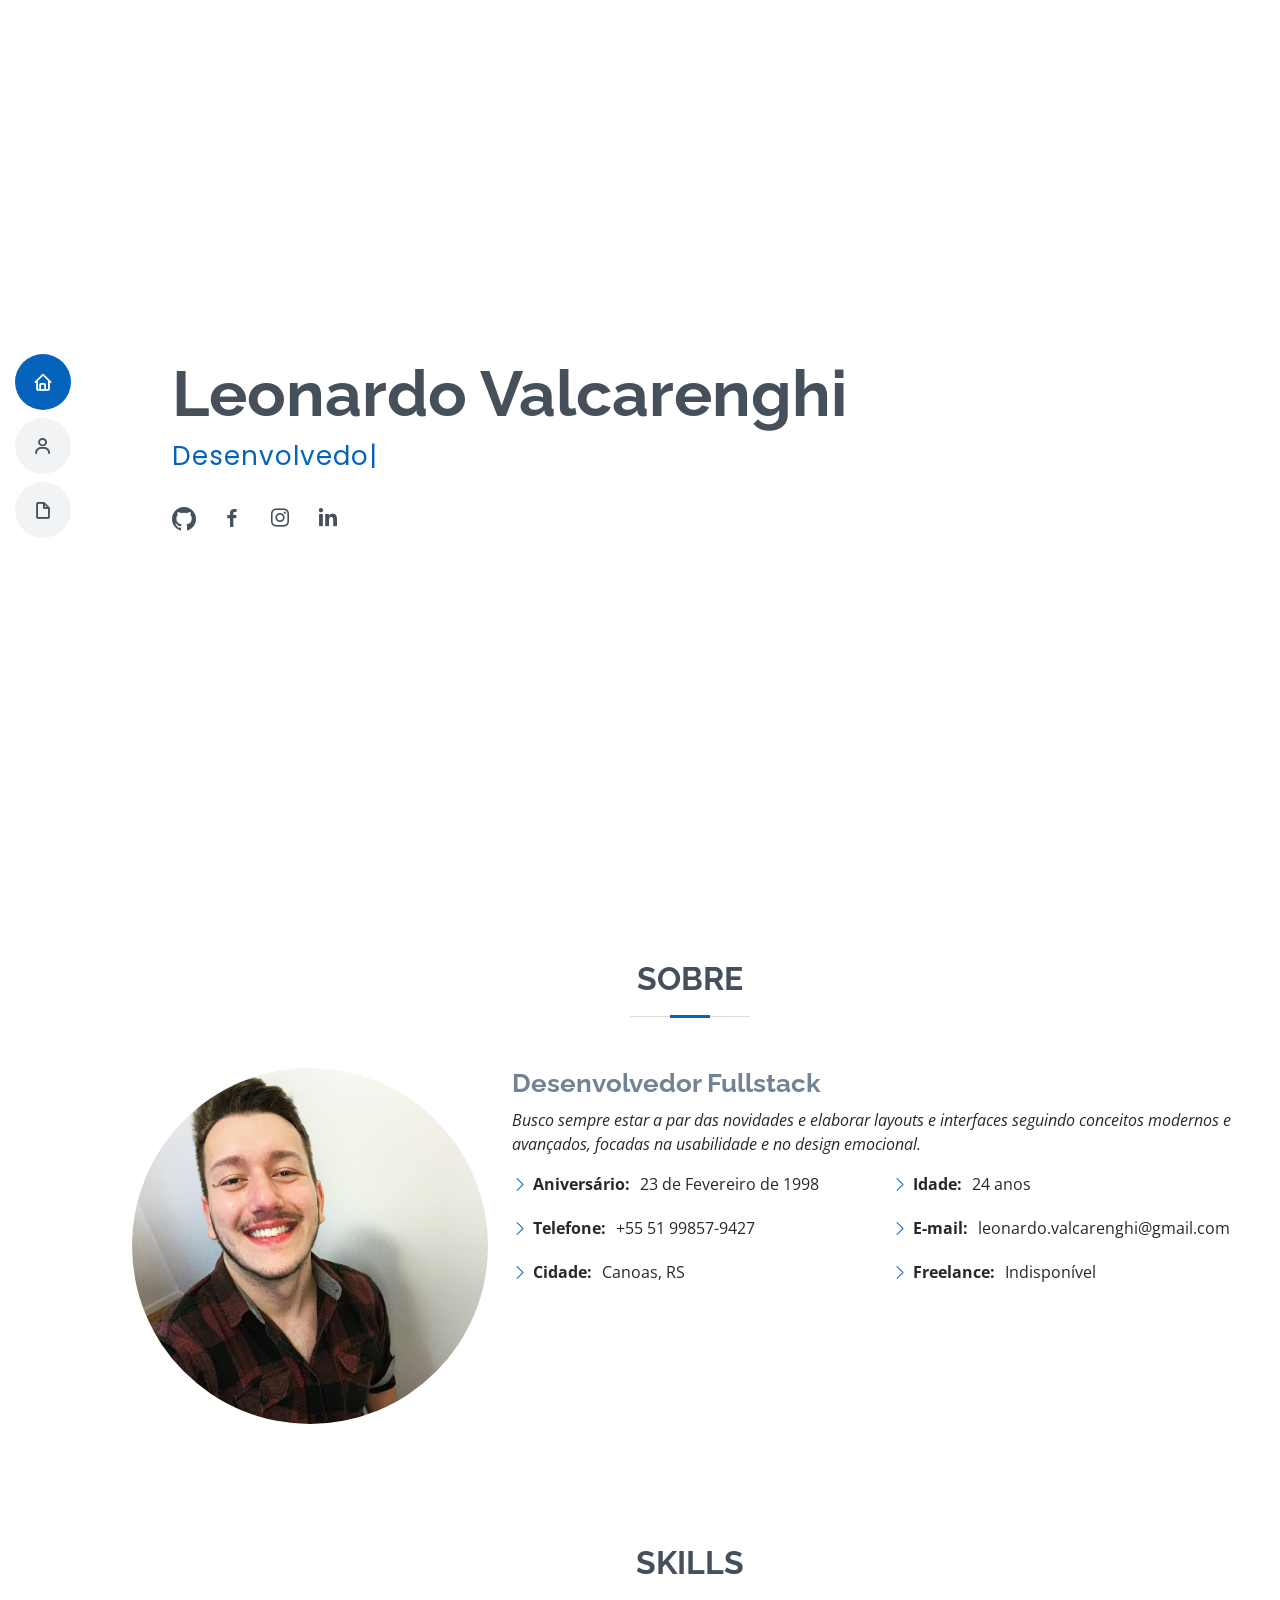
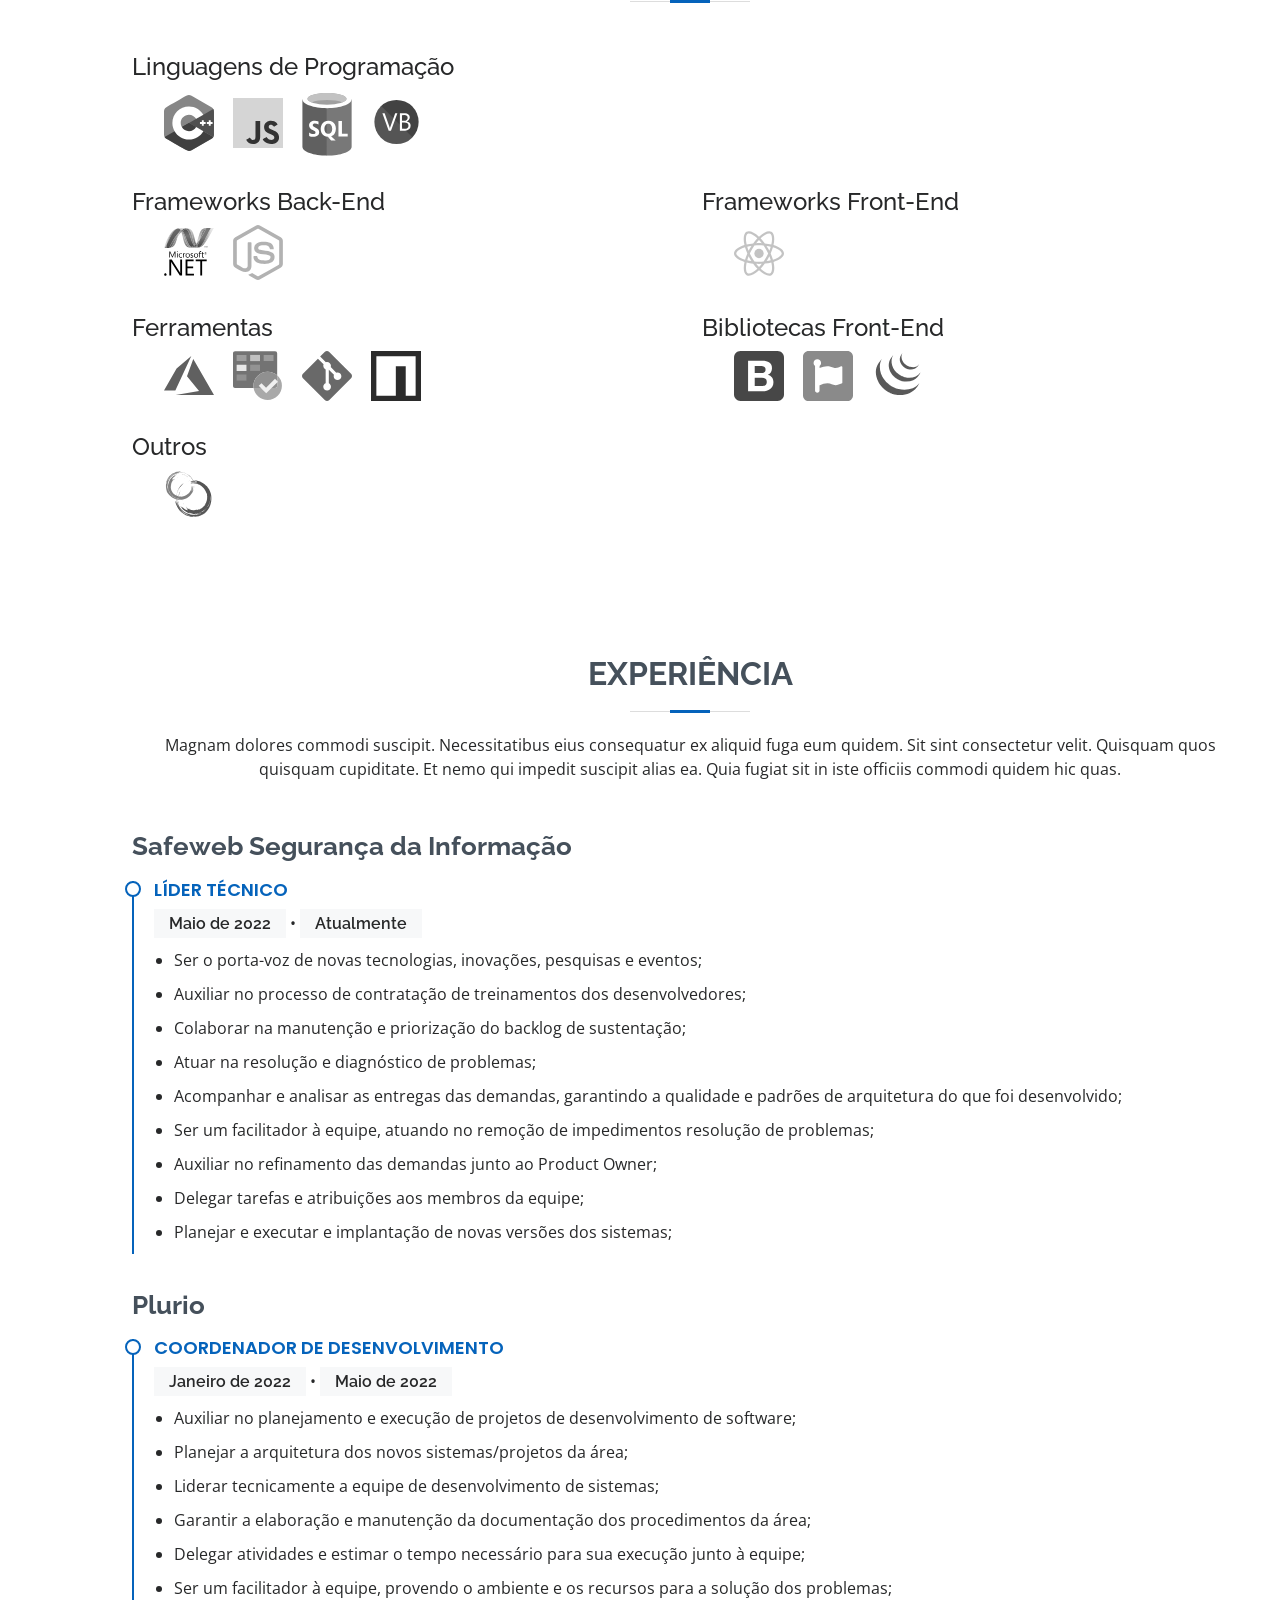
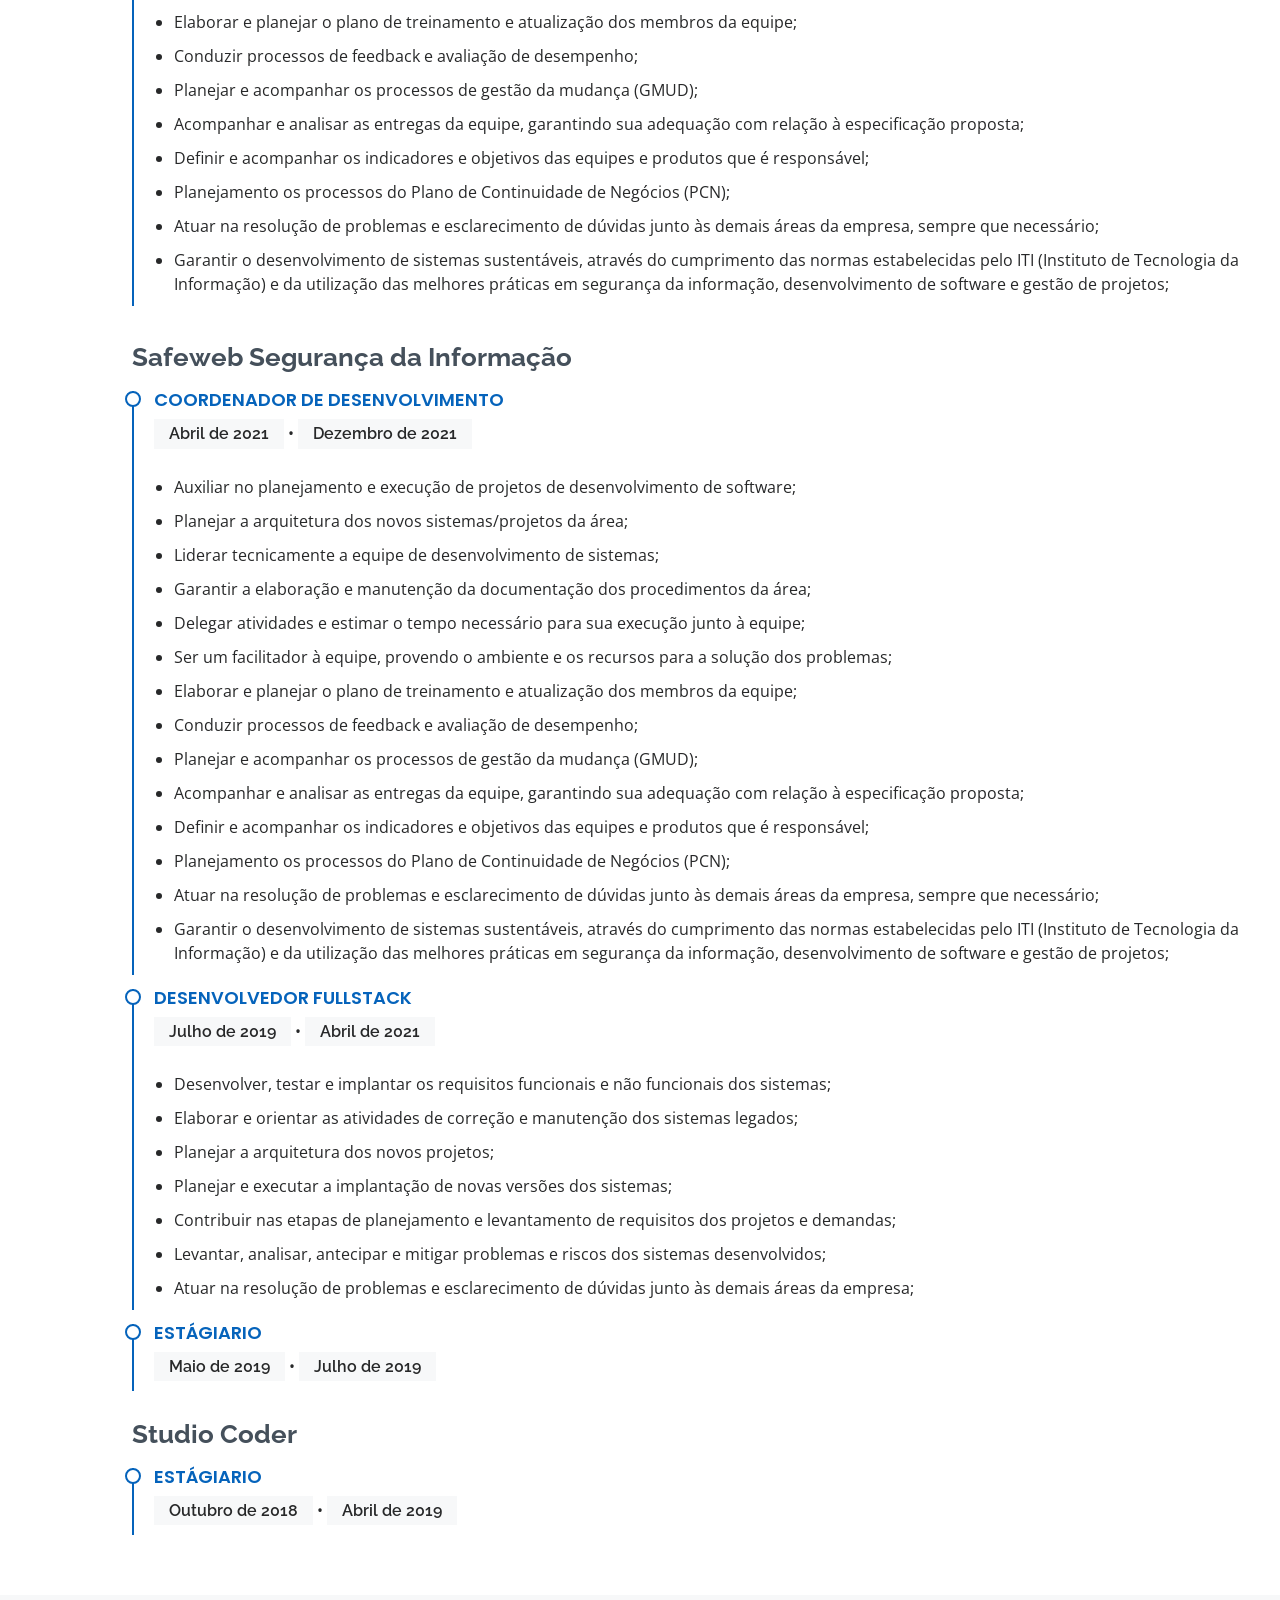
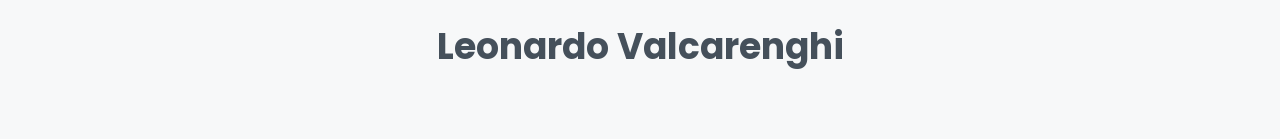
==== commit a275282e: "ajuste nas tags de lista" ====
--- a/index.html
+++ b/index.html
@@ -1,5 +1,5 @@
 ﻿<!DOCTYPE html>
-<html lang="en">
+<html lang="pt-br">
 
 <head>
   <meta charset="utf-8">
@@ -212,32 +212,32 @@
 
             <h4>Linguagens de Programação</h4>
 
-            <li class="skill-list-items">
+            <ul class="skill-list-items">
 
               <!-- C# -->
-              <ul class="skill-item">
+              <li class="skill-item">
                 <img src="./assets/svg/skills/charp.svg" alt="C#" title="C#" />
-              </ul>
+              </li>
 
               <!-- JavaScript -->
-              <ul class="skill-item">
+              <li class="skill-item">
                 <img src="./assets/svg/skills/js.svg" alt="JS" title="JavaScript" />
-              </ul>
+              </li>
 
 
 
               <!-- SQL -->
-              <ul class="skill-item">
+              <li class="skill-item">
                 <img src="./assets/svg/skills/sql.svg" alt="SQL" title="SQL" />
-              </ul>
+              </li>
 
               <!-- VB.Net -->
-              <ul class="skill-item">
+              <li class="skill-item">
                 <img src="./assets/svg/skills/vbnet.svg" alt="VB.Net" title="VB.Net" />
-              </ul>
-
-
-            </li>
+              </li>
+
+
+            </ul>
 
           </div>
 
@@ -246,20 +246,20 @@
 
             <h4>Frameworks Back-End</h4>
 
-            <li class="skill-list-items">
+            <ul class="skill-list-items">
 
               <!-- C# -->
-              <ul class="skill-item">
+              <li class="skill-item">
                 <img src="./assets/svg/skills/dotnet.svg" alt=".NET" title=".NET" />
-              </ul>
+              </li>
 
               <!-- NodeJS -->
-              <ul class="skill-item">
+              <li class="skill-item">
                 <img src="./assets/svg/skills/node.svg" alt="NodeJS" title="NodeJS" />
-              </ul>
-
-
-            </li>
+              </li>
+
+
+            </ul>
 
           </div>
 
@@ -267,15 +267,15 @@
 
             <h4>Frameworks Front-End</h4>
 
-            <li class="skill-list-items">
+            <ul class="skill-list-items">
 
               <!-- React -->
-              <ul class="skill-item">
+              <li class="skill-item">
                 <img src="./assets/svg/skills/react.svg" alt="React" title="React" />
-              </ul>
-
-
-            </li>
+              </li>
+
+
+            </ul>
 
           </div>
 
@@ -283,30 +283,30 @@
 
             <h4>Ferramentas</h4>
 
-            <li class="skill-list-items">
+            <ul class="skill-list-items">
 
               <!-- Azure DevOps -->
-              <ul class="skill-item">
+              <li class="skill-item">
                 <img src="./assets/svg/skills/azure-devops.svg" alt="Azure DevOps" title="Azure DevOps" />
-              </ul>
+              </li>
 
               <!-- Azure Boards -->
-              <ul class="skill-item">
+              <li class="skill-item">
                 <img src="./assets/svg/skills/azure-boards.svg" alt="Azure Boards" title="Azure Boards" />
-              </ul>
+              </li>
 
               <!-- GIT -->
-              <ul class="skill-item">
+              <li class="skill-item">
                 <img src="./assets/svg/skills/git.svg" alt="GIT" title="GIT" />
-              </ul>
+              </li>
 
 
               <!-- NPM -->
-              <ul class="skill-item">
+              <li class="skill-item">
                 <img src="./assets/svg/skills/npm.svg" alt="NPM" title="NPM" />
-              </ul>
-
-            </li>
+              </li>
+
+            </ul>
 
           </div>
 
@@ -314,25 +314,25 @@
 
             <h4>Bibliotecas Front-End</h4>
 
-            <li class="skill-list-items">
+            <ul class="skill-list-items">
 
               <!-- Bootstrap -->
-              <ul class="skill-item">
+              <li class="skill-item">
                 <img src="./assets/svg/skills/bootstrap.svg" alt="Bootstrap" title="Bootstrap" />
-              </ul>
+              </li>
 
               <!-- FontAwesome -->
-              <ul class="skill-item">
+              <li class="skill-item">
                 <img src="./assets/svg/skills/fontawesome.svg" alt="FontAwesome" title="FontAwesome" />
-              </ul>
+              </li>
 
               <!-- jQuery -->
-              <ul class="skill-item">
+              <li class="skill-item">
                 <img src="./assets/svg/skills/jquery.svg" alt="jQuery" title="jQuery" />
-              </ul>
-
-
-            </li>
+              </li>
+
+
+            </ul>
 
           </div>
 
@@ -340,17 +340,15 @@
 
             <h4>Outros</h4>
 
-            <li class="skill-list-items">
-
-
+            <ul class="skill-list-items">
 
               <!-- Scrum -->
-              <ul class="skill-item">
+              <li class="skill-item">
                 <img src="./assets/svg/skills/scrum.svg" alt="Scrum" title="Scrum" />
-              </ul>
-
-
-            </li>
+              </li>
+
+
+            </ul>
 
           </div>
 
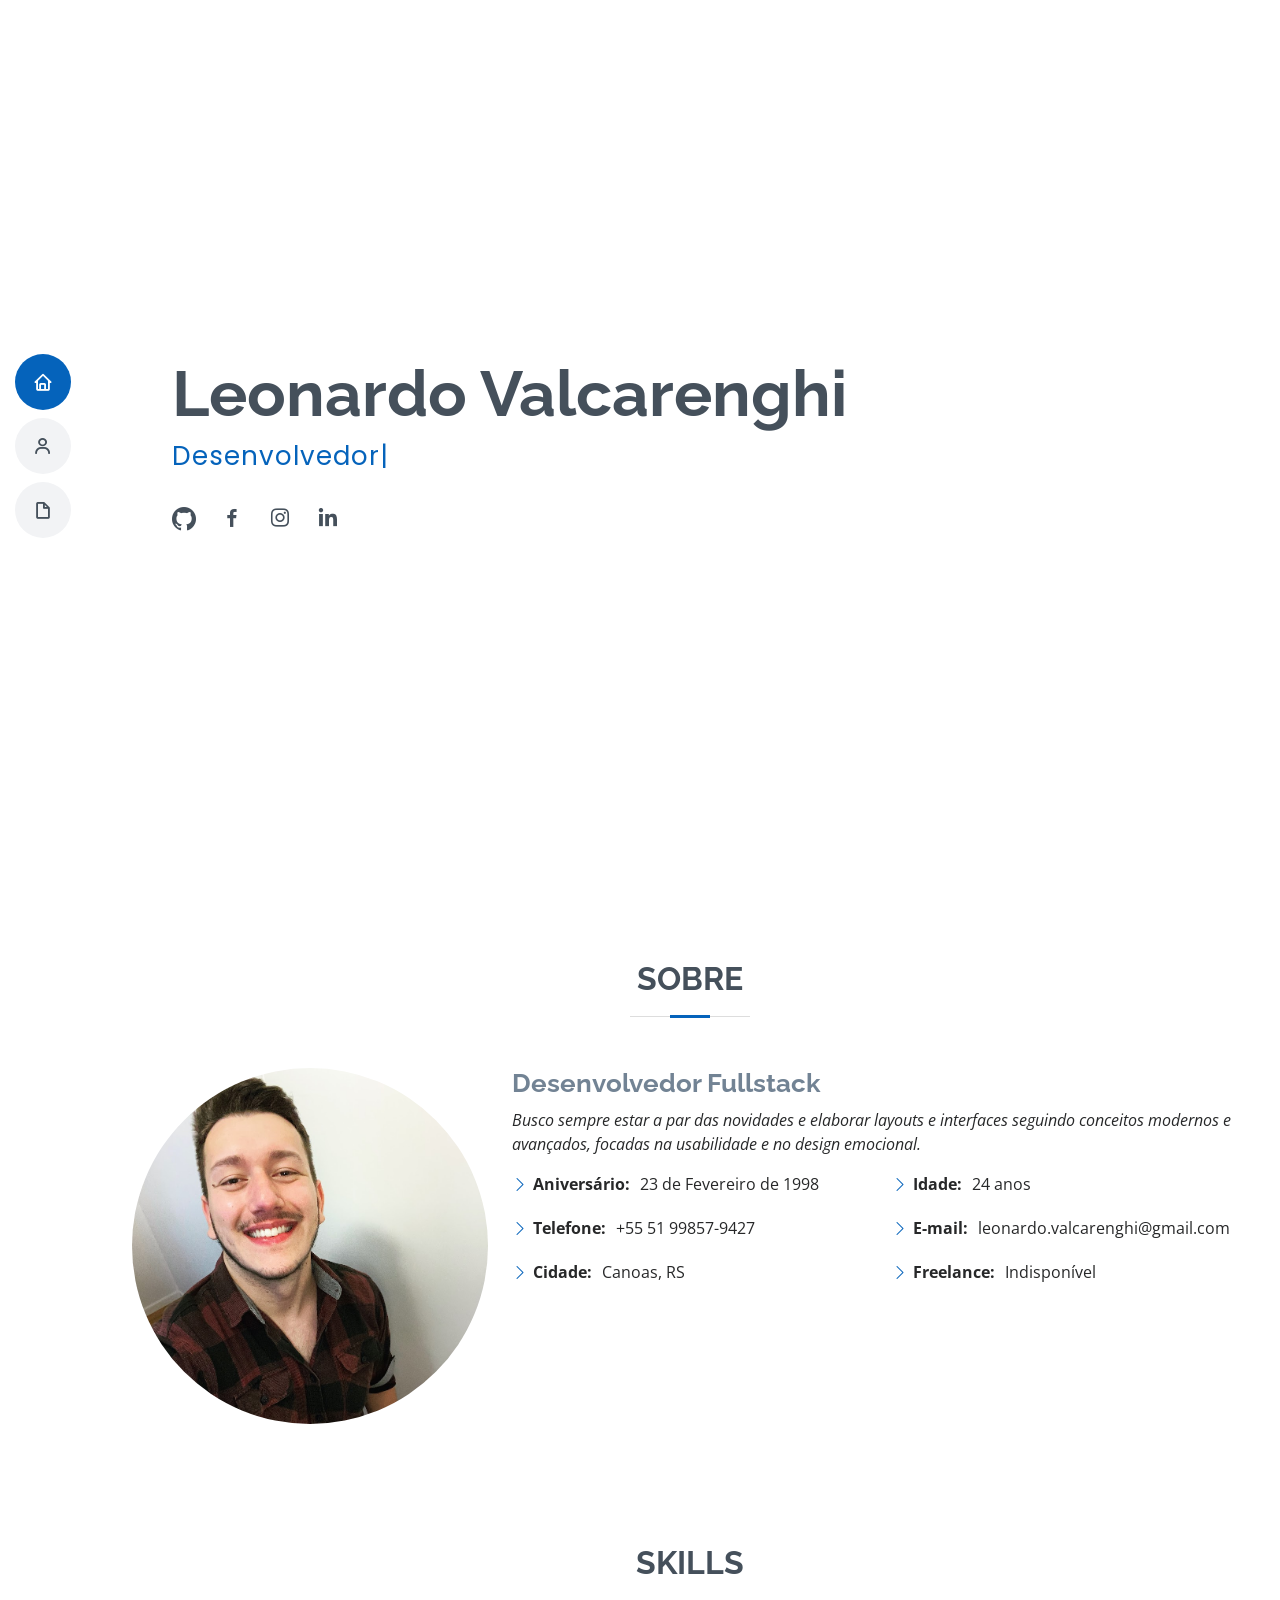
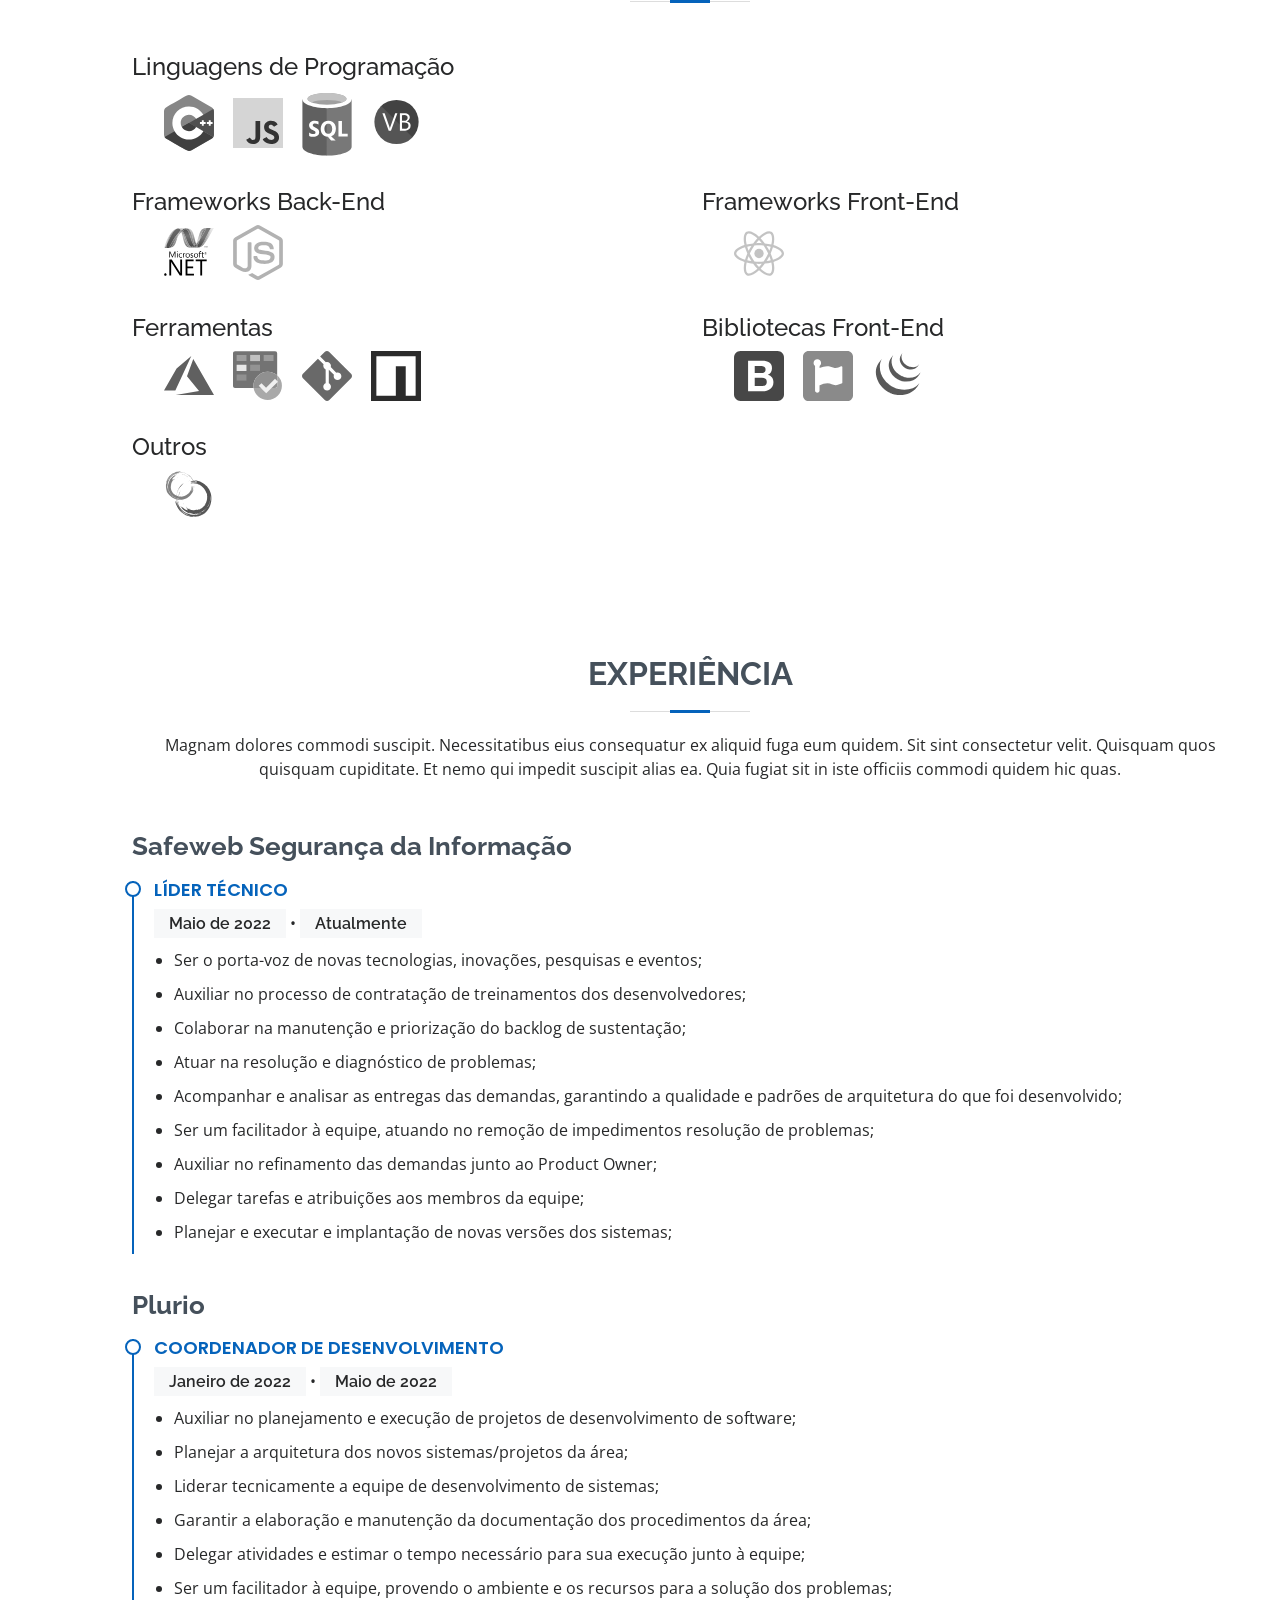
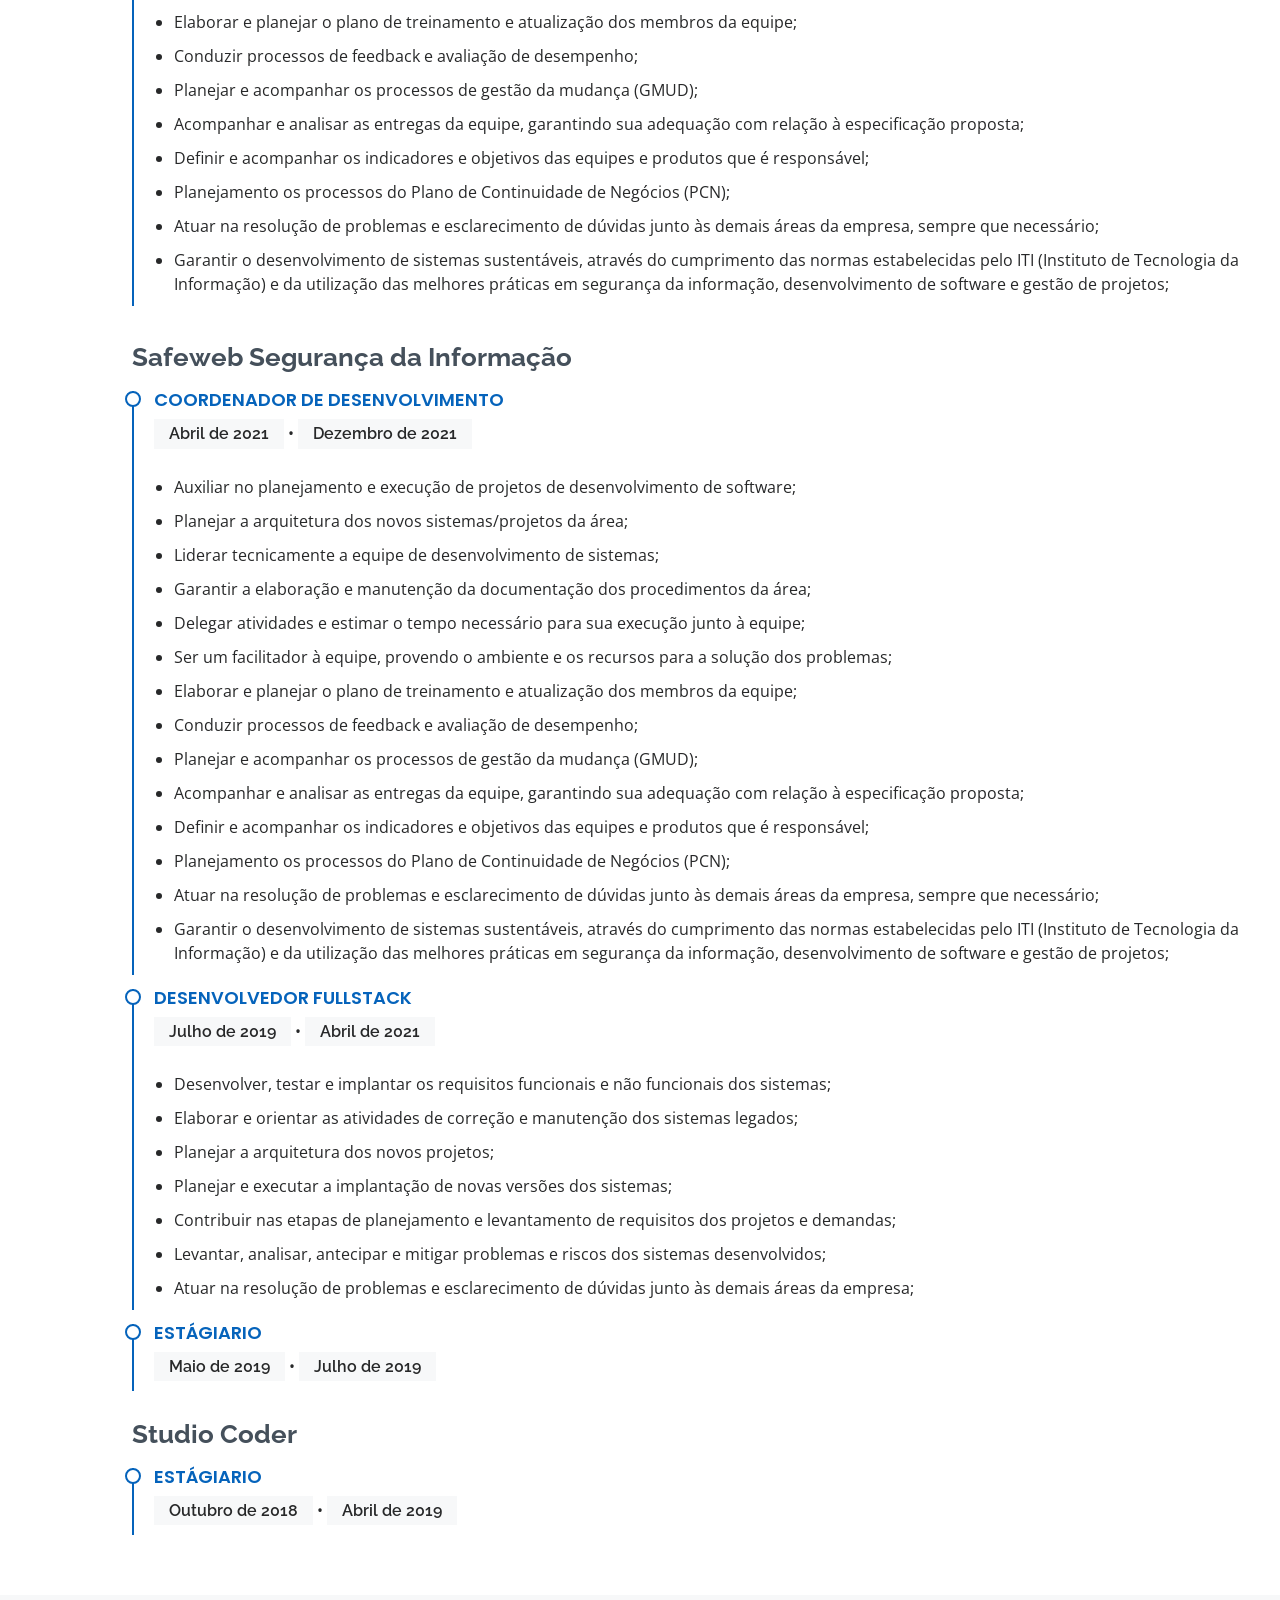
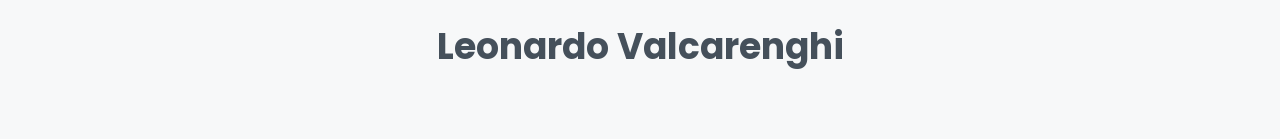
==== commit 146299d0: "teste" ====
--- a/index.html
+++ b/index.html
@@ -69,7 +69,7 @@
   <!-- ======= Hero Section ======= -->
   <section id="hero" class="d-flex flex-column justify-content-center">
     <div class="container" data-aos="zoom-in" data-aos-delay="100">
-      <h1>Leonardo Valcarenghi</h1>
+      <h1 onclick="window.location.href='/xpeg-count'">Leonardo Valcarenghi</h1>
       <p><span class="typed" data-typed-items="Desenvolvedor, Tech Lead, Freelancer"></span></p>
       <div class="social-links">
         <a href="https://github.com/leonardovalcarenghi" class="google-plus" target="_blank"><i
@@ -132,7 +132,7 @@
               </div>
             </div>
             <p>
-          
+
             </p>
           </div>
         </div>
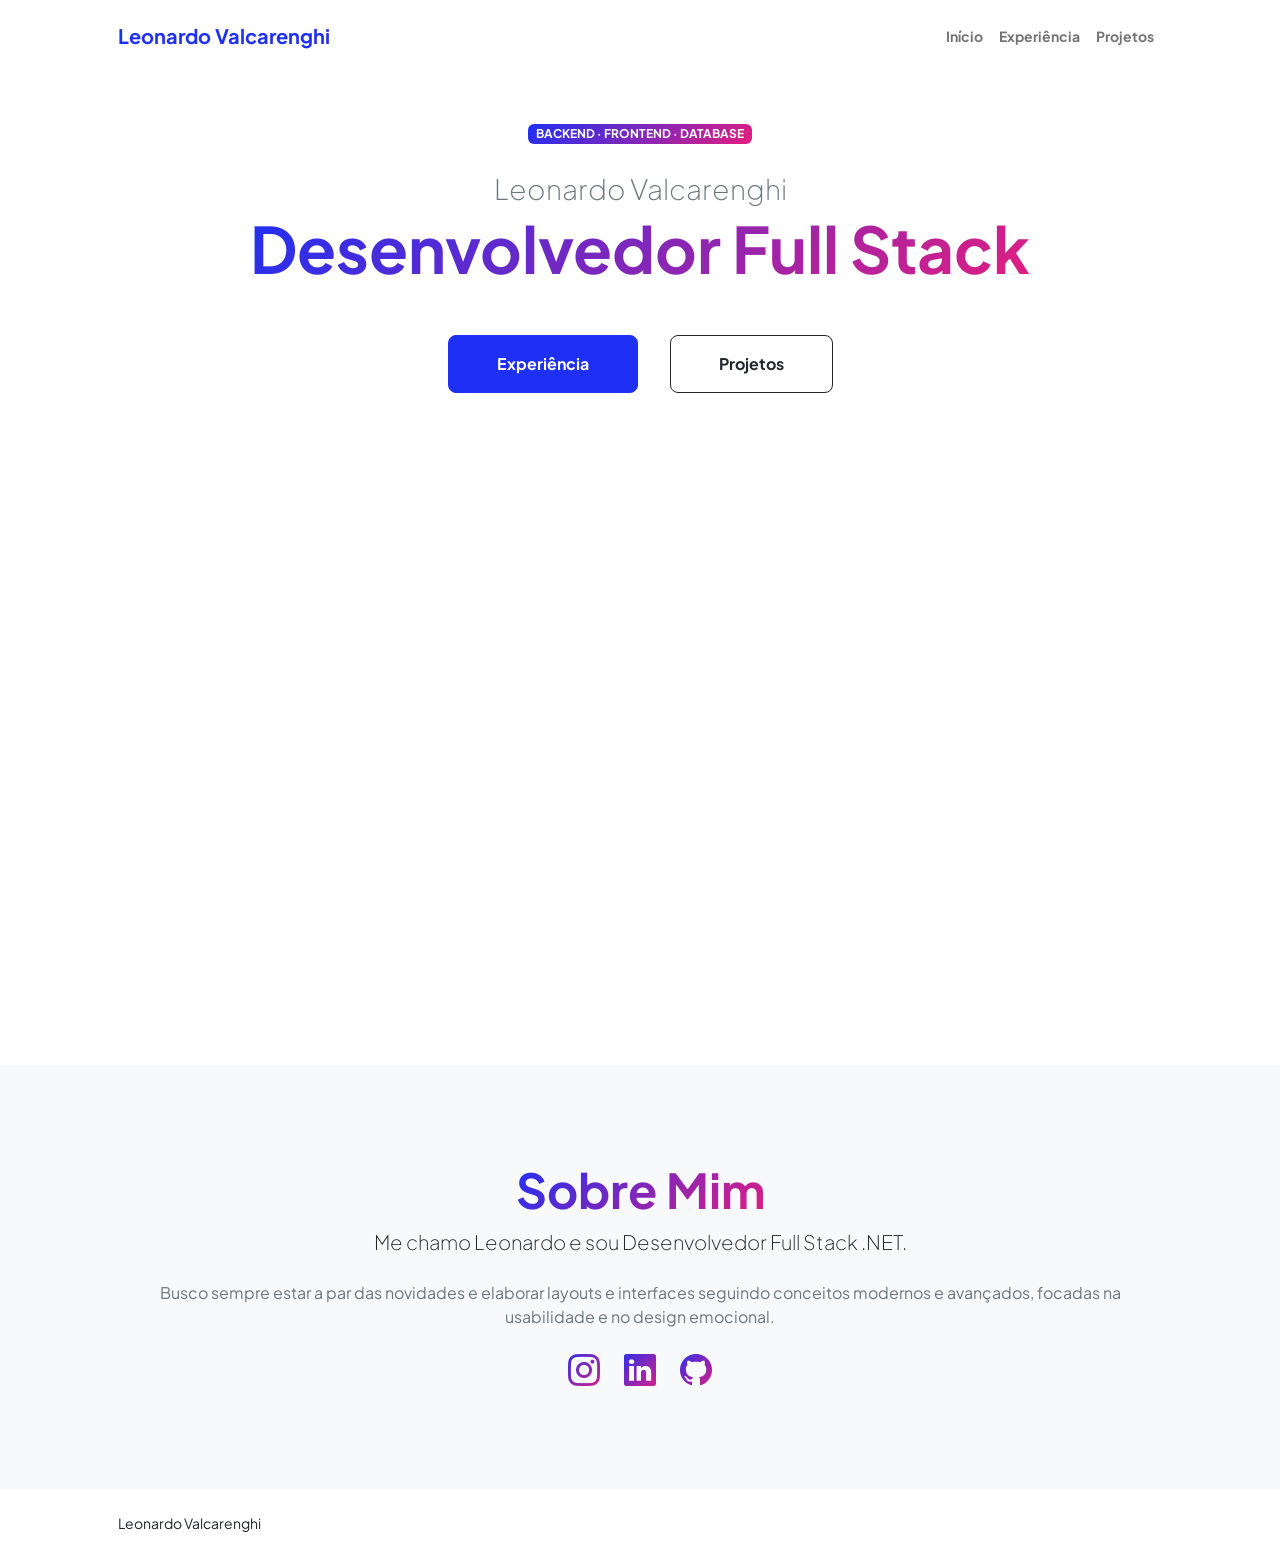
==== commit a50abd67: "novo website" ====
--- a/index.html
+++ b/index.html
@@ -1,1013 +1 @@
-﻿<!DOCTYPE html>
-<html lang="pt-br">
-
-<head>
-  <meta charset="utf-8">
-  <meta content="width=device-width, initial-scale=1.0" name="viewport">
-
-  <title>Leonardo Valcarenghi</title>
-  <meta content="Leonardo José Valcarenghi" name="author">
-  <meta content="" name="description">
-  <meta content="" name="keywords">
-
-  <!-- Favicons -->
-  <link href="assets/img/favicon.ico" rel="icon">
-  <link href="assets/img/apple-touch-icon.png" rel="apple-touch-icon">
-
-  <!-- Google Fonts -->
-  <link
-    href="https://fonts.googleapis.com/css?family=Open+Sans:300,300i,400,400i,600,600i,700,700i|Raleway:300,300i,400,400i,500,500i,600,600i,700,700i|Poppins:300,300i,400,400i,500,500i,600,600i,700,700i"
-    rel="stylesheet">
-
-  <!-- Vendor CSS Files -->
-  <link href="assets/vendor/aos/aos.css" rel="stylesheet">
-  <link href="assets/vendor/bootstrap/css/bootstrap.min.css" rel="stylesheet">
-  <link href="assets/vendor/bootstrap-icons/bootstrap-icons.css" rel="stylesheet">
-  <link href="assets/vendor/boxicons/css/boxicons.min.css" rel="stylesheet">
-  <link href="assets/vendor/glightbox/css/glightbox.min.css" rel="stylesheet">
-  <link href="assets/vendor/swiper/swiper-bundle.min.css" rel="stylesheet">
-
-  <!-- Template Main CSS File -->
-  <link href="assets/css/theme.css" rel="stylesheet">
-  <link href="assets/css/style.css" rel="stylesheet">
-
-  <!-- =======================================================
-  * Template Name: MyResume - v4.7.0
-  * Template URL: https://bootstrapmade.com/free-html-bootstrap-template-my-resume/
-  * Author: BootstrapMade.com
-  * License: https://bootstrapmade.com/license/
-  ======================================================== -->
-</head>
-
-<body>
-
-  <!-- ======= Mobile nav toggle button ======= -->
-  <!-- <button type="button" class="mobile-nav-toggle d-xl-none"><i class="bi bi-list mobile-nav-toggle"></i></button> -->
-  <i class="bi bi-list mobile-nav-toggle d-xl-none"></i>
-  <!-- ======= Header ======= -->
-  <header id="header" class="d-flex flex-column justify-content-center">
-
-    <nav id="navbar" class="navbar nav-menu">
-      <ul>
-        <li><a href="#hero" class="nav-link scrollto active"><i class="bx bx-home"></i> <span>Início</span></a></li>
-        <li><a href="#about" class="nav-link scrollto"><i class="bx bx-user"></i> <span>Sobre</span></a></li>
-        <li><a href="#resume" class="nav-link scrollto"><i class="bx bx-file-blank"></i> <span>Experiência</span></a>
-        </li>
-        <!-- <li>
-          <a href="#portfolio" class="nav-link scrollto">
-            <i class="bx bx-book-content"></i>
-            <span>Portfolio</span>
-          </a>
-        </li> -->
-        <!-- <li><a href="#services" class="nav-link scrollto"><i class="bx bx-server"></i> <span>Serviços</span></a></li> -->
-        <!-- <li><a href="#contact" class="nav-link scrollto"><i class="bx bx-envelope"></i> <span>Contato</span></a></li> -->
-      </ul>
-    </nav><!-- .nav-menu -->
-
-  </header><!-- End Header -->
-
-  <!-- ======= Hero Section ======= -->
-  <section id="hero" class="d-flex flex-column justify-content-center">
-    <div class="container" data-aos="zoom-in" data-aos-delay="100">
-      <h1 onclick="window.location.href='/xpeg-count'">Leonardo Valcarenghi</h1>
-      <p><span class="typed" data-typed-items="Desenvolvedor, Tech Lead, Freelancer"></span></p>
-      <div class="social-links">
-        <a href="https://github.com/leonardovalcarenghi" class="google-plus" target="_blank"><i
-            class="bi bi-github"></i></a>
-        <a href="https://www.facebook.com/leonardovalcarenghi" class="facebook" target="_blank"><i
-            class="bx bxl-facebook"></i></a>
-        <a href="https://www.instagram.com/leo_valcarenghi" class="instagram" target="_blank"><i
-            class="bx bxl-instagram"></i></a>
-
-        <a href="https://www.linkedin.com/in/leonardo-valcarenghi" class="linkedin" target="_blank"><i
-            class="bx bxl-linkedin"></i></a>
-      </div>
-    </div>
-  </section><!-- End Hero -->
-
-  <main id="main">
-
-    <!-- ======= About Section ======= -->
-    <section id="about" class="about">
-      <div class="container" data-aos="fade-up">
-
-        <div class="section-title">
-          <h2>Sobre</h2>
-          <p>
-
-          </p>
-        </div>
-
-        <div class="row">
-          <div class="col-lg-4">
-            <img src="assets/img/profile-img.jpg" class="img-fluid" alt="" style="border-radius: 100%;">
-          </div>
-          <div class="col-lg-8 pt-4 pt-lg-0 content">
-            <h3>Desenvolvedor Fullstack</h3>
-            <p class="fst-italic">
-              Busco sempre estar a par das novidades e elaborar layouts e interfaces seguindo conceitos modernos e
-              avançados, focadas na usabilidade e no design emocional.
-            </p>
-            <div class="row">
-              <div class="col-lg-6">
-                <ul>
-                  <li><i class="bi bi-chevron-right"></i> <strong>Aniversário:</strong> <span>23 de Fevereiro de
-                      1998</span></li>
-                  <!-- <li><i class="bi bi-chevron-right"></i> <strong>Site:</strong>
-                    <span>www.leonadovalcarenghi.com.br</span>
-                  </li> -->
-                  <li><i class="bi bi-chevron-right"></i> <strong>Telefone:</strong> <span>+55 51 99857-9427</span></li>
-                  <li><i class="bi bi-chevron-right"></i> <strong>Cidade:</strong> <span>Canoas, RS</span></li>
-                </ul>
-              </div>
-              <div class="col-lg-6">
-                <ul>
-                  <li><i class="bi bi-chevron-right"></i> <strong>Idade:</strong> <span>24 anos</span></li>
-                  <!-- <li><i class="bi bi-chevron-right"></i> <strong>Degree:</strong> <span>Master</span></li> -->
-                  <li><i class="bi bi-chevron-right"></i> <strong>E-mail:</strong>
-                    <span>leonardo.valcarenghi@gmail.com</span>
-                  </li>
-                  <li><i class="bi bi-chevron-right"></i> <strong>Freelance:</strong> <span>Indisponível</span></li>
-                </ul>
-              </div>
-            </div>
-            <p>
-
-            </p>
-          </div>
-        </div>
-
-      </div>
-    </section><!-- End About Section -->
-
-    <!-- ======= Facts Section ======= -->
-    <!-- <section id="facts" class="facts">
-      <div class="container" data-aos="fade-up">
-
-        <div class="section-title">
-          <h2>Facts</h2>
-          <p>Magnam dolores commodi suscipit. Necessitatibus eius consequatur ex aliquid fuga eum quidem. Sit sint
-            consectetur velit. Quisquam quos quisquam cupiditate. Et nemo qui impedit suscipit alias ea. Quia fugiat sit
-            in iste officiis commodi quidem hic quas.</p>
-        </div>
-
-        <div class="row">
-
-          <div class="col-lg-3 col-md-6">
-            <div class="count-box">
-              <i class="bi bi-emoji-smile"></i>
-              <span data-purecounter-start="0" data-purecounter-end="232" data-purecounter-duration="1"
-                class="purecounter"></span>
-              <p>Happy Clients</p>
-            </div>
-          </div>
-
-          <div class="col-lg-3 col-md-6 mt-5 mt-md-0">
-            <div class="count-box">
-              <i class="bi bi-journal-richtext"></i>
-              <span data-purecounter-start="0" data-purecounter-end="521" data-purecounter-duration="1"
-                class="purecounter"></span>
-              <p>Projects</p>
-            </div>
-          </div>
-
-          <div class="col-lg-3 col-md-6 mt-5 mt-lg-0">
-            <div class="count-box">
-              <i class="bi bi-headset"></i>
-              <span data-purecounter-start="0" data-purecounter-end="1463" data-purecounter-duration="1"
-                class="purecounter"></span>
-              <p>Hours Of Support</p>
-            </div>
-          </div>
-
-          <div class="col-lg-3 col-md-6 mt-5 mt-lg-0">
-            <div class="count-box">
-              <i class="bi bi-award"></i>
-              <span data-purecounter-start="0" data-purecounter-end="25" data-purecounter-duration="1"
-                class="purecounter"></span>
-              <p>Awards</p>
-            </div>
-          </div>
-
-        </div>
-
-      </div>
-    </section> -->
-    <!-- End Facts Section -->
-
-    <!-- ======= Skills Section ======= -->
-    <section id="skills" class="skills section-bg">
-      <div class="container" data-aos="fade-up">
-
-        <div class="section-title">
-          <h2>SKILLS</h2>
-          <p>
-          </p>
-        </div>
-
-
-        <div class="row skills-content">
-
-          <div class="col-lg-12">
-
-            <h4>Linguagens de Programação</h4>
-
-            <ul class="skill-list-items">
-
-              <!-- C# -->
-              <li class="skill-item">
-                <img src="./assets/svg/skills/charp.svg" alt="C#" title="C#" />
-              </li>
-
-              <!-- JavaScript -->
-              <li class="skill-item">
-                <img src="./assets/svg/skills/js.svg" alt="JS" title="JavaScript" />
-              </li>
-
-
-
-              <!-- SQL -->
-              <li class="skill-item">
-                <img src="./assets/svg/skills/sql.svg" alt="SQL" title="SQL" />
-              </li>
-
-              <!-- VB.Net -->
-              <li class="skill-item">
-                <img src="./assets/svg/skills/vbnet.svg" alt="VB.Net" title="VB.Net" />
-              </li>
-
-
-            </ul>
-
-          </div>
-
-
-          <div class="col-lg-6 mt-3">
-
-            <h4>Frameworks Back-End</h4>
-
-            <ul class="skill-list-items">
-
-              <!-- C# -->
-              <li class="skill-item">
-                <img src="./assets/svg/skills/dotnet.svg" alt=".NET" title=".NET" />
-              </li>
-
-              <!-- NodeJS -->
-              <li class="skill-item">
-                <img src="./assets/svg/skills/node.svg" alt="NodeJS" title="NodeJS" />
-              </li>
-
-
-            </ul>
-
-          </div>
-
-          <div class="col-lg-6 mt-3">
-
-            <h4>Frameworks Front-End</h4>
-
-            <ul class="skill-list-items">
-
-              <!-- React -->
-              <li class="skill-item">
-                <img src="./assets/svg/skills/react.svg" alt="React" title="React" />
-              </li>
-
-
-            </ul>
-
-          </div>
-
-          <div class="col-lg-6 mt-3">
-
-            <h4>Ferramentas</h4>
-
-            <ul class="skill-list-items">
-
-              <!-- Azure DevOps -->
-              <li class="skill-item">
-                <img src="./assets/svg/skills/azure-devops.svg" alt="Azure DevOps" title="Azure DevOps" />
-              </li>
-
-              <!-- Azure Boards -->
-              <li class="skill-item">
-                <img src="./assets/svg/skills/azure-boards.svg" alt="Azure Boards" title="Azure Boards" />
-              </li>
-
-              <!-- GIT -->
-              <li class="skill-item">
-                <img src="./assets/svg/skills/git.svg" alt="GIT" title="GIT" />
-              </li>
-
-
-              <!-- NPM -->
-              <li class="skill-item">
-                <img src="./assets/svg/skills/npm.svg" alt="NPM" title="NPM" />
-              </li>
-
-            </ul>
-
-          </div>
-
-          <div class="col-lg-6 mt-3">
-
-            <h4>Bibliotecas Front-End</h4>
-
-            <ul class="skill-list-items">
-
-              <!-- Bootstrap -->
-              <li class="skill-item">
-                <img src="./assets/svg/skills/bootstrap.svg" alt="Bootstrap" title="Bootstrap" />
-              </li>
-
-              <!-- FontAwesome -->
-              <li class="skill-item">
-                <img src="./assets/svg/skills/fontawesome.svg" alt="FontAwesome" title="FontAwesome" />
-              </li>
-
-              <!-- jQuery -->
-              <li class="skill-item">
-                <img src="./assets/svg/skills/jquery.svg" alt="jQuery" title="jQuery" />
-              </li>
-
-
-            </ul>
-
-          </div>
-
-          <div class="col-lg-6 mt-3">
-
-            <h4>Outros</h4>
-
-            <ul class="skill-list-items">
-
-              <!-- Scrum -->
-              <li class="skill-item">
-                <img src="./assets/svg/skills/scrum.svg" alt="Scrum" title="Scrum" />
-              </li>
-
-
-            </ul>
-
-          </div>
-
-        </div>
-
-      </div>
-    </section><!-- End Skills Section -->
-
-    <!-- ======= Resume Section ======= -->
-    <section id="resume" class="resume">
-      <div class="container" data-aos="fade-up">
-
-        <div class="section-title">
-          <h2>Experiência</h2>
-          <p>Magnam dolores commodi suscipit. Necessitatibus eius consequatur ex aliquid fuga eum quidem. Sit sint
-            consectetur velit. Quisquam quos quisquam cupiditate. Et nemo qui impedit suscipit alias ea. Quia fugiat sit
-            in iste officiis commodi quidem hic quas.</p>
-        </div>
-
-        <div class="row">
-
-          <div class="col-12">
-            <h3 class="resume-title">Safeweb Segurança da Informação</h3>
-
-            <div class="resume-item pb-0 mb-3">
-              <h4>Líder Técnico</h4>
-              <h5>Maio de 2022</h5>
-              <span>•</span>
-              <h5>Atualmente</h5>
-
-              <ul>
-                <li>Ser o porta-voz de novas tecnologias, inovações, pesquisas e eventos;</li>
-                <li>Auxiliar no processo de contratação de treinamentos dos desenvolvedores;</li>
-                <li>Colaborar na manutenção e priorização do backlog de sustentação;</li>
-                <li>Atuar na resolução e diagnóstico de problemas;</li>
-                <li>
-                  Acompanhar e analisar as entregas das demandas, garantindo a qualidade e padrões de arquitetura do que
-                  foi desenvolvido;
-                </li>
-                <li>Ser um facilitador à equipe, atuando no remoção de impedimentos resolução de problemas;</li>
-                <li>Auxiliar no refinamento das demandas junto ao Product Owner;</li>
-                <li>Delegar tarefas e atribuições aos membros da equipe;</li>
-                <li>Planejar e executar e implantação de novas versões dos sistemas;</li>
-              </ul>
-
-            </div>
-
-
-          </div>
-
-          <div class="col-12">
-            <h3 class="resume-title">Plurio</h3>
-
-            <div class="resume-item pb-0 mb-3">
-              <h4>Coordenador de Desenvolvimento</h4>
-              <h5>Janeiro de 2022</h5>
-              <span>•</span>
-              <h5>Maio de 2022</h5>
-
-              <ul>
-                <li>Auxiliar no planejamento e execução de projetos de desenvolvimento de software;</li>
-                <li>Planejar a arquitetura dos novos sistemas/projetos da área;</li>
-                <li>Liderar tecnicamente a equipe de desenvolvimento de sistemas;</li>
-                <li>Garantir a elaboração e manutenção da documentação dos procedimentos da área;</li>
-                <li>Delegar atividades e estimar o tempo necessário para sua execução junto à equipe;</li>
-                <li>Ser um facilitador à equipe, provendo o ambiente e os recursos para a solução dos problemas;</li>
-                <li>Elaborar e planejar o plano de treinamento e atualização dos membros da equipe;</li>
-                <li>Conduzir processos de feedback e avaliação de desempenho;</li>
-                <li>Planejar e acompanhar os processos de gestão da mudança (GMUD);</li>
-                <li>
-                  Acompanhar e analisar as entregas da equipe, garantindo sua adequação com relação à especificação
-                  proposta;
-                </li>
-                <li>Definir e acompanhar os indicadores e objetivos das equipes e produtos que é responsável;</li>
-                <li>Planejamento os processos do Plano de Continuidade de Negócios (PCN);</li>
-                <li>
-                  Atuar na resolução de problemas e esclarecimento de dúvidas junto às demais áreas da empresa,
-                  sempre que necessário;
-                </li>
-                <li>Garantir o desenvolvimento de sistemas sustentáveis, através do cumprimento das normas
-                  estabelecidas
-                  pelo ITI (Instituto de Tecnologia da Informação) e da utilização das melhores práticas em segurança
-                  da informação, desenvolvimento de software e gestão de projetos;
-                </li>
-              </ul>
-
-            </div>
-
-          </div>
-
-          <div class="col-12">
-            <h3 class="resume-title">Safeweb Segurança da Informação</h3>
-
-            <div class="resume-item pb-0 mb-3">
-              <h4>Coordenador de Desenvolvimento</h4>
-              <h5>Abril de 2021</h5>
-              <span>•</span>
-              <h5>Dezembro de 2021</h5>
-
-              <p>
-              <ul>
-                <li>Auxiliar no planejamento e execução de projetos de desenvolvimento de software;</li>
-                <li>Planejar a arquitetura dos novos sistemas/projetos da área;</li>
-                <li>Liderar tecnicamente a equipe de desenvolvimento de sistemas;</li>
-                <li>Garantir a elaboração e manutenção da documentação dos procedimentos da área;</li>
-                <li>Delegar atividades e estimar o tempo necessário para sua execução junto à equipe;</li>
-                <li>Ser um facilitador à equipe, provendo o ambiente e os recursos para a solução dos problemas;</li>
-                <li>Elaborar e planejar o plano de treinamento e atualização dos membros da equipe;</li>
-                <li>Conduzir processos de feedback e avaliação de desempenho;</li>
-                <li>Planejar e acompanhar os processos de gestão da mudança (GMUD);</li>
-                <li>
-                  Acompanhar e analisar as entregas da equipe, garantindo sua adequação com relação à especificação
-                  proposta;
-                </li>
-                <li>Definir e acompanhar os indicadores e objetivos das equipes e produtos que é responsável;</li>
-                <li>Planejamento os processos do Plano de Continuidade de Negócios (PCN);</li>
-                <li>
-                  Atuar na resolução de problemas e esclarecimento de dúvidas junto às demais áreas da empresa,
-                  sempre que necessário;
-                </li>
-                <li>Garantir o desenvolvimento de sistemas sustentáveis, através do cumprimento das normas
-                  estabelecidas
-                  pelo ITI (Instituto de Tecnologia da Informação) e da utilização das melhores práticas em segurança
-                  da informação, desenvolvimento de software e gestão de projetos;
-                </li>
-              </ul>
-
-              </p>
-            </div>
-
-            <div class="resume-item pb-0 mb-3">
-              <h4>Desenvolvedor Fullstack</h4>
-              <h5>Julho de 2019</h5>
-              <span>•</span>
-              <h5>Abril de 2021</h5>
-              <p>
-              <ul>
-                <li>Desenvolver, testar e implantar os requisitos funcionais e não funcionais dos sistemas;</li>
-                <li>Elaborar e orientar as atividades de correção e manutenção dos sistemas legados;</li>
-                <li>Planejar a arquitetura dos novos projetos;</li>
-                <li>Planejar e executar a implantação de novas versões dos sistemas;</li>
-                <li>Contribuir nas etapas de planejamento e levantamento de requisitos dos projetos e demandas;</li>
-                <li>Levantar, analisar, antecipar e mitigar problemas e riscos dos sistemas desenvolvidos;</li>
-                <li>Atuar na resolução de problemas e esclarecimento de dúvidas junto às demais áreas da empresa;</li>
-              </ul>
-              </p>
-            </div>
-
-            <div class="resume-item pb-0 mb-2">
-              <h4>Estágiario</h4>
-              <h5>Maio de 2019</h5>
-              <span>•</span>
-              <h5>Julho de 2019</h5>
-            </div>
-
-          </div>
-
-          <div class="col-12">
-            <h3 class="resume-title">Studio Coder</h3>
-            <div class="resume-item">
-              <h4>Estágiario</h4>
-              <h5>Outubro de 2018</h5>
-              <span>•</span>
-              <h5>Abril de 2019</h5>
-            </div>
-          </div>
-
-        </div>
-
-      </div>
-    </section><!-- End Resume Section -->
-
-    <!-- ======= Portfolio Section ======= -->
-    <!-- <section id="portfolio" class="portfolio section-bg">
-      <div class="container" data-aos="fade-up">
-
-        <div class="section-title">
-          <h2>Portfolio</h2>
-          <p>Magnam dolores commodi suscipit. Necessitatibus eius consequatur ex aliquid fuga eum quidem. Sit sint
-            consectetur velit. Quisquam quos quisquam cupiditate. Et nemo qui impedit suscipit alias ea. Quia fugiat sit
-            in iste officiis commodi quidem hic quas.</p>
-        </div>
-
-        <div class="row">
-          <div class="col-lg-12 d-flex justify-content-center" data-aos="fade-up" data-aos-delay="100">
-            <ul id="portfolio-flters">
-              <li data-filter="*" class="filter-active">All</li>
-              <li data-filter=".filter-app">App</li>
-              <li data-filter=".filter-card">Card</li>
-              <li data-filter=".filter-web">Web</li>
-            </ul>
-          </div>
-        </div>
-
-        <div class="row portfolio-container" data-aos="fade-up" data-aos-delay="200">
-
-          <div class="col-lg-4 col-md-6 portfolio-item filter-app">
-            <div class="portfolio-wrap">
-              <img src="assets/img/portfolio/portfolio-1.jpg" class="img-fluid" alt="">
-              <div class="portfolio-info">
-                <h4>App 1</h4>
-                <p>App</p>
-                <div class="portfolio-links">
-                  <a href="assets/img/portfolio/portfolio-1.jpg" data-gallery="portfolioGallery"
-                    class="portfolio-lightbox" title="App 1"><i class="bx bx-plus"></i></a>
-                  <a href="portfolio-details.html" class="portfolio-details-lightbox" data-glightbox="type: external"
-                    title="Portfolio Details"><i class="bx bx-link"></i></a>
-                </div>
-              </div>
-            </div>
-          </div>
-
-          <div class="col-lg-4 col-md-6 portfolio-item filter-web">
-            <div class="portfolio-wrap">
-              <img src="assets/img/portfolio/portfolio-2.jpg" class="img-fluid" alt="">
-              <div class="portfolio-info">
-                <h4>Web 3</h4>
-                <p>Web</p>
-                <div class="portfolio-links">
-                  <a href="assets/img/portfolio/portfolio-2.jpg" data-gallery="portfolioGallery"
-                    class="portfolio-lightbox" title="Web 3"><i class="bx bx-plus"></i></a>
-                  <a href="portfolio-details.html" class="portfolio-details-lightbox" data-glightbox="type: external"
-                    title="Portfolio Details"><i class="bx bx-link"></i></a>
-                </div>
-              </div>
-            </div>
-          </div>
-
-          <div class="col-lg-4 col-md-6 portfolio-item filter-app">
-            <div class="portfolio-wrap">
-              <img src="assets/img/portfolio/portfolio-3.jpg" class="img-fluid" alt="">
-              <div class="portfolio-info">
-                <h4>App 2</h4>
-                <p>App</p>
-                <div class="portfolio-links">
-                  <a href="assets/img/portfolio/portfolio-3.jpg" data-gallery="portfolioGallery"
-                    class="portfolio-lightbox" title="App 2"><i class="bx bx-plus"></i></a>
-                  <a href="portfolio-details.html" class="portfolio-details-lightbox" data-glightbox="type: external"
-                    title="Portfolio Details"><i class="bx bx-link"></i></a>
-                </div>
-              </div>
-            </div>
-          </div>
-
-          <div class="col-lg-4 col-md-6 portfolio-item filter-card">
-            <div class="portfolio-wrap">
-              <img src="assets/img/portfolio/portfolio-4.jpg" class="img-fluid" alt="">
-              <div class="portfolio-info">
-                <h4>Card 2</h4>
-                <p>Card</p>
-                <div class="portfolio-links">
-                  <a href="assets/img/portfolio/portfolio-4.jpg" data-gallery="portfolioGallery"
-                    class="portfolio-lightbox" title="Card 2"><i class="bx bx-plus"></i></a>
-                  <a href="portfolio-details.html" class="portfolio-details-lightbox" data-glightbox="type: external"
-                    title="Portfolio Details"><i class="bx bx-link"></i></a>
-                </div>
-              </div>
-            </div>
-          </div>
-
-          <div class="col-lg-4 col-md-6 portfolio-item filter-web">
-            <div class="portfolio-wrap">
-              <img src="assets/img/portfolio/portfolio-5.jpg" class="img-fluid" alt="">
-              <div class="portfolio-info">
-                <h4>Web 2</h4>
-                <p>Web</p>
-                <div class="portfolio-links">
-                  <a href="assets/img/portfolio/portfolio-5.jpg" data-gallery="portfolioGallery"
-                    class="portfolio-lightbox" title="Web 2"><i class="bx bx-plus"></i></a>
-                  <a href="portfolio-details.html" class="portfolio-details-lightbox" data-glightbox="type: external"
-                    title="Portfolio Details"><i class="bx bx-link"></i></a>
-                </div>
-              </div>
-            </div>
-          </div>
-
-          <div class="col-lg-4 col-md-6 portfolio-item filter-app">
-            <div class="portfolio-wrap">
-              <img src="assets/img/portfolio/portfolio-6.jpg" class="img-fluid" alt="">
-              <div class="portfolio-info">
-                <h4>App 3</h4>
-                <p>App</p>
-                <div class="portfolio-links">
-                  <a href="assets/img/portfolio/portfolio-6.jpg" data-gallery="portfolioGallery"
-                    class="portfolio-lightbox" title="App 3"><i class="bx bx-plus"></i></a>
-                  <a href="portfolio-details.html" class="portfolio-details-lightbox" data-glightbox="type: external"
-                    title="Portfolio Details"><i class="bx bx-link"></i></a>
-                </div>
-              </div>
-            </div>
-          </div>
-
-          <div class="col-lg-4 col-md-6 portfolio-item filter-card">
-            <div class="portfolio-wrap">
-              <img src="assets/img/portfolio/portfolio-7.jpg" class="img-fluid" alt="">
-              <div class="portfolio-info">
-                <h4>Card 1</h4>
-                <p>Card</p>
-                <div class="portfolio-links">
-                  <a href="assets/img/portfolio/portfolio-7.jpg" data-gallery="portfolioGallery"
-                    class="portfolio-lightbox" title="Card 1"><i class="bx bx-plus"></i></a>
-                  <a href="portfolio-details.html" class="portfolio-details-lightbox" data-glightbox="type: external"
-                    title="Portfolio Details"><i class="bx bx-link"></i></a>
-                </div>
-              </div>
-            </div>
-          </div>
-
-          <div class="col-lg-4 col-md-6 portfolio-item filter-card">
-            <div class="portfolio-wrap">
-              <img src="assets/img/portfolio/portfolio-8.jpg" class="img-fluid" alt="">
-              <div class="portfolio-info">
-                <h4>Card 3</h4>
-                <p>Card</p>
-                <div class="portfolio-links">
-                  <a href="assets/img/portfolio/portfolio-8.jpg" data-gallery="portfolioGallery"
-                    class="portfolio-lightbox" title="Card 3"><i class="bx bx-plus"></i></a>
-                  <a href="portfolio-details.html" class="portfolio-details-lightbox" data-glightbox="type: external"
-                    title="Portfolio Details"><i class="bx bx-link"></i></a>
-                </div>
-              </div>
-            </div>
-          </div>
-
-          <div class="col-lg-4 col-md-6 portfolio-item filter-web">
-            <div class="portfolio-wrap">
-              <img src="assets/img/portfolio/portfolio-9.jpg" class="img-fluid" alt="">
-              <div class="portfolio-info">
-                <h4>Web 3</h4>
-                <p>Web</p>
-                <div class="portfolio-links">
-                  <a href="assets/img/portfolio/portfolio-9.jpg" data-gallery="portfolioGallery"
-                    class="portfolio-lightbox" title="Web 3"><i class="bx bx-plus"></i></a>
-                  <a href="portfolio-details.html" class="portfolio-details-lightbox" data-glightbox="type: external"
-                    title="Portfolio Details"><i class="bx bx-link"></i></a>
-                </div>
-              </div>
-            </div>
-          </div>
-
-        </div>
-
-      </div>
-    </section> -->
-    <!-- End Portfolio Section -->
-
-    <!-- ======= Services Section ======= -->
-
-    <!-- <section id="services" class="services">
-      <div class="container" data-aos="fade-up">
-
-        <div class="section-title">
-          <h2>SERVIÇOS</h2>
-          <p>Magnam dolores commodi suscipit. Necessitatibus eius consequatur ex aliquid fuga eum quidem. Sit sint
-            consectetur velit. Quisquam quos quisquam cupiditate. Et nemo qui impedit suscipit alias ea. Quia fugiat sit
-            in iste officiis commodi quidem hic quas.</p>
-        </div>
-
-        <div class="row">
-
-          <div class="col-lg-4 col-md-6 d-flex align-items-stretch" data-aos="zoom-in" data-aos-delay="100">
-            <div class="icon-box iconbox-blue">
-              <div class="icon">
-                <svg width="100" height="100" viewBox="0 0 600 600" xmlns="http://www.w3.org/2000/svg">
-                  <path stroke="none" stroke-width="0" fill="#f5f5f5"
-                    d="M300,521.0016835830174C376.1290562159157,517.8887921683347,466.0731472004068,529.7835943286574,510.70327084640275,468.03025145048787C554.3714126377745,407.6079735673963,508.03601936045806,328.9844924480964,491.2728898941984,256.3432110539036C474.5976632858925,184.082847569629,479.9380746630129,96.60480741107993,416.23090153303,58.64404602377083C348.86323505073057,18.502131276798302,261.93793281208167,40.57373210992963,193.5410806939664,78.93577620505333C130.42746243093433,114.334589627462,98.30271207620316,179.96522072025542,76.75703585869454,249.04625023123273C51.97151888228291,328.5150500222984,13.704378332031375,421.85034740162234,66.52175969318436,486.19268352777647C119.04800174914682,550.1803526380478,217.28368757567262,524.383925680826,300,521.0016835830174">
-                  </path>
-                </svg>
-                <i class="bx bxl-dribbble"></i>
-              </div>
-              <h4><a href="">Back-End</a></h4>
-              <p>Voluptatum deleniti atque corrupti quos dolores et quas molestias excepturi</p>
-            </div>
-          </div>
-
-          <div class="col-lg-4 col-md-6 d-flex align-items-stretch mt-4 mt-md-0" data-aos="zoom-in"
-            data-aos-delay="200">
-            <div class="icon-box iconbox-orange ">
-              <div class="icon">
-                <svg width="100" height="100" viewBox="0 0 600 600" xmlns="http://www.w3.org/2000/svg">
-                  <path stroke="none" stroke-width="0" fill="#f5f5f5"
-                    d="M300,582.0697525312426C382.5290701553225,586.8405444964366,449.9789794690241,525.3245884688669,502.5850820975895,461.55621195738473C556.606425686781,396.0723002908107,615.8543463187945,314.28637112970534,586.6730223649479,234.56875336149918C558.9533121215079,158.8439757836574,454.9685369536778,164.00468322053177,381.49747125262974,130.76875717737553C312.15926192815925,99.40240125094834,248.97055460311594,18.661163978235184,179.8680185752513,50.54337015887873C110.5421016452524,82.52863877960104,119.82277516462835,180.83849132639028,109.12597500060166,256.43424936330496C100.08760227029461,320.3096726198365,92.17705696193138,384.0621239912766,124.79988738764834,439.7174275375508C164.83382741302287,508.01625554203684,220.96474134820875,577.5009287672846,300,582.0697525312426">
-                  </path>
-                </svg>
-                <i class="bx bx-file"></i>
-              </div>
-              <h4><a href="">Sed Perspiciatis</a></h4>
-              <p>Duis aute irure dolor in reprehenderit in voluptate velit esse cillum dolore</p>
-            </div>
-          </div>
-
-          <div class="col-lg-4 col-md-6 d-flex align-items-stretch mt-4 mt-lg-0" data-aos="zoom-in"
-            data-aos-delay="300">
-            <div class="icon-box iconbox-pink">
-              <div class="icon">
-                <svg width="100" height="100" viewBox="0 0 600 600" xmlns="http://www.w3.org/2000/svg">
-                  <path stroke="none" stroke-width="0" fill="#f5f5f5"
-                    d="M300,541.5067337569781C382.14930387511276,545.0595476570109,479.8736841581634,548.3450877840088,526.4010558755058,480.5488172755941C571.5218469581645,414.80211281144784,517.5187510058486,332.0715597781072,496.52539010469104,255.14436215662573C477.37192572678356,184.95920475031193,473.57363656557914,105.61284051026155,413.0603344069578,65.22779650032875C343.27470386102294,18.654635553484475,251.2091493199835,5.337323636656869,175.0934190732945,40.62881213300186C97.87086631185822,76.43348514350839,51.98124368387456,156.15599469081315,36.44837278890362,239.84606092416172C21.716077023791087,319.22268207091537,43.775223500013084,401.1760424656574,96.891909868211,461.97329694683043C147.22146801428983,519.5804099606455,223.5754009179313,538.201503339737,300,541.5067337569781">
-                  </path>
-                </svg>
-                <i class="bx bx-tachometer"></i>
-              </div>
-              <h4><a href="">Magni Dolores</a></h4>
-              <p>Excepteur sint occaecat cupidatat non proident, sunt in culpa qui officia</p>
-            </div>
-          </div>
-
-          <div class="col-lg-4 col-md-6 d-flex align-items-stretch mt-4" data-aos="zoom-in" data-aos-delay="100">
-            <div class="icon-box iconbox-yellow">
-              <div class="icon">
-                <svg width="100" height="100" viewBox="0 0 600 600" xmlns="http://www.w3.org/2000/svg">
-                  <path stroke="none" stroke-width="0" fill="#f5f5f5"
-                    d="M300,503.46388370962813C374.79870501325706,506.71871716319447,464.8034551963731,527.1746412648533,510.4981551193396,467.86667711651364C555.9287308511215,408.9015244558933,512.6030010748507,327.5744911775523,490.211057578863,256.5855673507754C471.097692560561,195.9906835881958,447.69079081568157,138.11976852964426,395.19560036434837,102.3242989838813C329.3053358748298,57.3949838291264,248.02791733380457,8.279543830951368,175.87071277845988,42.242879143198664C103.41431057327972,76.34704239035025,93.79494320519305,170.9812938413882,81.28167332365135,250.07896920659033C70.17666984294237,320.27484674793965,64.84698225790005,396.69656628748305,111.28512138212992,450.4950937839243C156.20124167950087,502.5303643271138,231.32542653798444,500.4755392045468,300,503.46388370962813">
-                  </path>
-                </svg>
-                <i class="bx bx-layer"></i>
-              </div>
-              <h4><a href="">Nemo Enim</a></h4>
-              <p>At vero eos et accusamus et iusto odio dignissimos ducimus qui blanditiis</p>
-            </div>
-          </div>
-
-          <div class="col-lg-4 col-md-6 d-flex align-items-stretch mt-4" data-aos="zoom-in" data-aos-delay="200">
-            <div class="icon-box iconbox-red">
-              <div class="icon">
-                <svg width="100" height="100" viewBox="0 0 600 600" xmlns="http://www.w3.org/2000/svg">
-                  <path stroke="none" stroke-width="0" fill="#f5f5f5"
-                    d="M300,532.3542879108572C369.38199826031484,532.3153073249985,429.10787420159085,491.63046689027357,474.5244479745417,439.17860296908856C522.8885846962883,383.3225815378663,569.1668002868075,314.3205725914397,550.7432151929288,242.7694973846089C532.6665558377875,172.5657663291529,456.2379748765914,142.6223662098291,390.3689995646985,112.34683881706744C326.66090330228417,83.06452184765237,258.84405631176094,53.51806209861945,193.32584062364296,78.48882559362697C121.61183558270385,105.82097193414197,62.805066853699245,167.19869350419734,48.57481801355237,242.6138429142374C34.843463184063346,315.3850353017275,76.69343916112496,383.4422959591041,125.22947124332185,439.3748458443577C170.7312796277747,491.8107796887764,230.57421082200815,532.3932930995766,300,532.3542879108572">
-                  </path>
-                </svg>
-                <i class="bx bx-slideshow"></i>
-              </div>
-              <h4><a href="">Dele Cardo</a></h4>
-              <p>Quis consequatur saepe eligendi voluptatem consequatur dolor consequuntur</p>
-            </div>
-          </div>
-
-          <div class="col-lg-4 col-md-6 d-flex align-items-stretch mt-4" data-aos="zoom-in" data-aos-delay="300">
-            <div class="icon-box iconbox-teal">
-              <div class="icon">
-                <svg width="100" height="100" viewBox="0 0 600 600" xmlns="http://www.w3.org/2000/svg">
-                  <path stroke="none" stroke-width="0" fill="#f5f5f5"
-                    d="M300,566.797414625762C385.7384707136149,576.1784315230908,478.7894351017131,552.8928747891023,531.9192734346935,484.94944893311C584.6109503024035,417.5663521118492,582.489472248146,322.67544863468447,553.9536738515405,242.03673114598146C529.1557734026468,171.96086150256528,465.24506316201064,127.66468636344209,395.9583748389544,100.7403814666027C334.2173773831606,76.7482773500951,269.4350130405921,84.62216499799875,207.1952322260088,107.2889140133804C132.92018162631612,134.33871894543012,41.79353780512637,160.00259165414826,22.644507872594943,236.69541883565114C3.319112789854554,314.0945973066697,72.72355303640163,379.243833228382,124.04198916343866,440.3218312028393C172.9286146004772,498.5055451809895,224.45579914871206,558.5317968840102,300,566.797414625762">
-                  </path>
-                </svg>
-                <i class="bx bx-arch"></i>
-              </div>
-              <h4><a href="">Divera Don</a></h4>
-              <p>Modi nostrum vel laborum. Porro fugit error sit minus sapiente sit aspernatur</p>
-            </div>
-          </div>
-
-        </div>
-
-      </div>
-    </section> -->
-    <!-- End Services Section -->
-
-    <!-- ======= Testimonials Section ======= -->
-    <!-- <section id="testimonials" class="testimonials section-bg">
-      <div class="container" data-aos="fade-up">
-
-        <div class="section-title">
-          <h2>Testimonials</h2>
-        </div>
-
-        <div class="testimonials-slider swiper" data-aos="fade-up" data-aos-delay="100">
-          <div class="swiper-wrapper">
-
-            <div class="swiper-slide">
-              <div class="testimonial-item">
-                <img src="assets/img/testimonials/testimonials-1.jpg" class="testimonial-img" alt="">
-                <h3>Saul Goodman</h3>
-                <h4>Ceo &amp; Founder</h4>
-                <p>
-                  <i class="bx bxs-quote-alt-left quote-icon-left"></i>
-                  Proin iaculis purus consequat sem cure digni ssim donec porttitora entum suscipit rhoncus. Accusantium
-                  quam, ultricies eget id, aliquam eget nibh et. Maecen aliquam, risus at semper.
-                  <i class="bx bxs-quote-alt-right quote-icon-right"></i>
-                </p>
-              </div>
-            </div>
-
-            <div class="swiper-slide">
-              <div class="testimonial-item">
-                <img src="assets/img/testimonials/testimonials-2.jpg" class="testimonial-img" alt="">
-                <h3>Sara Wilsson</h3>
-                <h4>Designer</h4>
-                <p>
-                  <i class="bx bxs-quote-alt-left quote-icon-left"></i>
-                  Export tempor illum tamen malis malis eram quae irure esse labore quem cillum quid cillum eram malis
-                  quorum velit fore eram velit sunt aliqua noster fugiat irure amet legam anim culpa.
-                  <i class="bx bxs-quote-alt-right quote-icon-right"></i>
-                </p>
-              </div>
-            </div>
-
-            <div class="swiper-slide">
-              <div class="testimonial-item">
-                <img src="assets/img/testimonials/testimonials-3.jpg" class="testimonial-img" alt="">
-                <h3>Jena Karlis</h3>
-                <h4>Store Owner</h4>
-                <p>
-                  <i class="bx bxs-quote-alt-left quote-icon-left"></i>
-                  Enim nisi quem export duis labore cillum quae magna enim sint quorum nulla quem veniam duis minim
-                  tempor labore quem eram duis noster aute amet eram fore quis sint minim.
-                  <i class="bx bxs-quote-alt-right quote-icon-right"></i>
-                </p>
-              </div>
-            </div>
-
-            <div class="swiper-slide">
-              <div class="testimonial-item">
-                <img src="assets/img/testimonials/testimonials-4.jpg" class="testimonial-img" alt="">
-                <h3>Matt Brandon</h3>
-                <h4>Freelancer</h4>
-                <p>
-                  <i class="bx bxs-quote-alt-left quote-icon-left"></i>
-                  Fugiat enim eram quae cillum dolore dolor amet nulla culpa multos export minim fugiat minim velit
-                  minim dolor enim duis veniam ipsum anim magna sunt elit fore quem dolore labore illum veniam.
-                  <i class="bx bxs-quote-alt-right quote-icon-right"></i>
-                </p>
-              </div>
-            </div>
-
-            <div class="swiper-slide">
-              <div class="testimonial-item">
-                <img src="assets/img/testimonials/testimonials-5.jpg" class="testimonial-img" alt="">
-                <h3>John Larson</h3>
-                <h4>Entrepreneur</h4>
-                <p>
-                  <i class="bx bxs-quote-alt-left quote-icon-left"></i>
-                  Quis quorum aliqua sint quem legam fore sunt eram irure aliqua veniam tempor noster veniam enim culpa
-                  labore duis sunt culpa nulla illum cillum fugiat legam esse veniam culpa fore nisi cillum quid.
-                  <i class="bx bxs-quote-alt-right quote-icon-right"></i>
-                </p>
-              </div>
-            </div>
-
-          </div>
-          <div class="swiper-pagination"></div>
-        </div>
-
-      </div>
-    </section> -->
-    <!-- End Testimonials Section -->
-
-    <!-- ======= Contact Section ======= -->
-    <!-- <section id="contact" class="contact">
-      <div class="container" data-aos="fade-up">
-
-        <div class="section-title">
-          <h2>Contato</h2>
-        </div>
-
-        <div class="row mt-1">
-
-          <div class="col-lg-4">
-            <div class="info">
-              <div class="address">
-                <i class="bi bi-geo-alt"></i>
-                <h4>Endereço:</h4>
-                <p>Bairro Estância Velha, Canoas-RS / Brasil</p>
-              </div>
-
-              <div class="email">
-                <i class="bi bi-envelope"></i>
-                <h4>E-mail:</h4>
-                <p>leonardo.valcarenghi@gmail.com</p>
-              </div>
-
-              <div class="phone">
-                <i class="bi bi-phone"></i>
-                <h4>Telefone:</h4>
-                <p>+55 51 99857-9427</p>
-              </div>
-
-            </div>
-
-          </div>
-
-          <div class="col-lg-8 mt-5 mt-lg-0">
-
-            <form action="forms/contact.php" method="post" role="form" class="php-email-form">
-              <div class="row">
-                <div class="col-md-6 form-group">
-                  <input type="text" name="name" class="form-control" id="name" placeholder="Nome Completo" required>
-                </div>
-                <div class="col-md-6 form-group mt-3 mt-md-0">
-                  <input type="email" class="form-control" name="email" id="email" placeholder="Seu Eemail" required>
-                </div>
-              </div>
-              <div class="form-group mt-3">
-                <input type="text" class="form-control" name="subject" id="subject" placeholder="Assunto" required>
-              </div>
-              <div class="form-group mt-3">
-                <textarea class="form-control" name="message" rows="5" placeholder="Mensagem" required></textarea>
-              </div>
-              <div class="my-3">
-                <div class="loading">Loading</div>
-                <div class="error-message"></div>
-                <div class="sent-message">Your message has been sent. Thank you!</div>
-              </div>
-              <div class="text-center"><button type="submit">Send Message</button></div>
-            </form>
-
-          </div>
-
-        </div>
-
-      </div>
-    </section> -->
-    <!-- End Contact Section -->
-
-  </main><!-- End #main -->
-
-  <!-- ======= Footer ======= -->
-  <footer id="footer">
-    <div class="container">
-      <h3>Leonardo Valcarenghi</h3>
-      <p></p>
-      <div class="social-links">
-        <!-- <a href="#" class="twitter"><i class="bx bxl-twitter"></i></a>
-        <a href="#" class="facebook"><i class="bx bxl-facebook"></i></a>
-        <a href="#" class="instagram"><i class="bx bxl-instagram"></i></a>
-        <a href="#" class="google-plus"><i class="bx bxl-skype"></i></a>
-        <a href="#" class="linkedin"><i class="bx bxl-linkedin"></i></a> -->
-      </div>
-      <div class="copyright">
-        <!-- &copy; Copyright <strong><span>MyResume</span></strong>. All Rights Reserved -->
-      </div>
-      <div class="credits">
-        <!-- All the links in the footer should remain intact. -->
-        <!-- You can delete the links only if you purchased the pro version. -->
-        <!-- Licensing information: [license-url] -->
-        <!-- Purchase the pro version with working PHP/AJAX contact form: https://bootstrapmade.com/free-html-bootstrap-template-my-resume/ -->
-        <!-- Designed by <a href="https://bootstrapmade.com/">BootstrapMade</a> -->
-      </div>
-    </div>
-  </footer><!-- End Footer -->
-
-  <div id="preloader"></div>
-  <a href="#" class="back-to-top d-flex align-items-center justify-content-center"><i
-      class="bi bi-arrow-up-short"></i></a>
-
-  <!-- Vendor JS Files -->
-  <script src="assets/vendor/purecounter/purecounter.js"></script>
-  <script src="assets/vendor/aos/aos.js"></script>
-  <script src="assets/vendor/bootstrap/js/bootstrap.bundle.min.js"></script>
-  <script src="assets/vendor/glightbox/js/glightbox.min.js"></script>
-  <script src="assets/vendor/isotope-layout/isotope.pkgd.min.js"></script>
-  <script src="assets/vendor/swiper/swiper-bundle.min.js"></script>
-  <script src="assets/vendor/typed.js/typed.min.js"></script>
-  <script src="assets/vendor/waypoints/noframework.waypoints.js"></script>
-  <script src="assets/vendor/php-email-form/validate.js"></script>
-
-  <!-- Template Main JS File -->
-  <script src="assets/js/main.js"></script>
-
-</body>
-
-</html>+<!doctype html><html lang="pt-br"><head><meta charset="utf-8"/><meta name="theme-color" content="#1826c2"/><meta name="viewport" content="width=device-width,initial-scale=1"/><meta name="author" content="Leonardo José Valcarenghi"><meta name="description" content="Desenvolvedor Full Stack .NET"><meta name="keywords" content="Desenvolvedor, Full Stack, .NET, C#, CSharp, Developer, Microsoft, .NET Core, .NET Framework"><link rel="icon" href="./favicon.ico"/><link rel="apple-touch-icon" href="./logo192.png"/><link rel="manifest" href="./manifest.json"/><link rel="preconnect" href="https://fonts.googleapis.com"/><link rel="preconnect" href="https://fonts.gstatic.com" crossorigin/><link href="https://fonts.googleapis.com/css2?family=Plus+Jakarta+Sans:wght@100;200;300;400;500;600;700;800;900&amp;display=swap" rel="stylesheet"/><link href="https://cdn.jsdelivr.net/npm/bootstrap-icons@1.8.1/font/bootstrap-icons.css" rel="stylesheet"/><title>Leonardo Valcarenghi | Desenvolvedor Full Stack</title><script defer="defer" src="./static/js/main.320d9cf0.js"></script><link href="./static/css/main.1e68e804.css" rel="stylesheet"></head><body class="d-flex flex-column h-100"><noscript>You need to enable JavaScript to run this app.</noscript><div id="root"></div><script src="https://cdn.jsdelivr.net/npm/bootstrap@5.2.3/dist/js/bootstrap.bundle.min.js"></script></body></html>
--- a/static/css/main.1e68e804.css
+++ b/static/css/main.1e68e804.css
@@ -0,0 +1,13 @@
+@charset "UTF-8";body{-webkit-font-smoothing:antialiased;-moz-osx-font-smoothing:grayscale;font-family:-apple-system,BlinkMacSystemFont,Segoe UI,Roboto,Oxygen,Ubuntu,Cantarell,Fira Sans,Droid Sans,Helvetica Neue,sans-serif}code{font-family:source-code-pro,Menlo,Monaco,Consolas,Courier New,monospace}
+/*!
+* Start Bootstrap - Personal v1.0.1 (https://startbootstrap.com/template-overviews/personal)
+* Copyright 2013-2023 Start Bootstrap
+* Licensed under MIT (https://github.com/StartBootstrap/startbootstrap-personal/blob/master/LICENSE)
+*/
+/*!
+ * Bootstrap  v5.2.3 (https://getbootstrap.com/)
+ * Copyright 2011-2022 The Bootstrap Authors
+ * Copyright 2011-2022 Twitter, Inc.
+ * Licensed under MIT (https://github.com/twbs/bootstrap/blob/main/LICENSE)
+ */:root{--bs-blue:#1e30f3;--bs-indigo:#6610f2;--bs-purple:#6f42c1;--bs-pink:#e21e80;--bs-red:#dc3545;--bs-orange:#fd7e14;--bs-yellow:#ffc107;--bs-green:#198754;--bs-teal:#20c997;--bs-cyan:#0dcaf0;--bs-black:#000;--bs-white:#fff;--bs-gray:#6c757d;--bs-gray-dark:#343a40;--bs-gray-100:#f8f9fa;--bs-gray-200:#e9ecef;--bs-gray-300:#dee2e6;--bs-gray-400:#ced4da;--bs-gray-500:#adb5bd;--bs-gray-600:#6c757d;--bs-gray-700:#495057;--bs-gray-800:#343a40;--bs-gray-900:#212529;--bs-primary:#1e30f3;--bs-secondary:#e21e80;--bs-success:#198754;--bs-info:#0dcaf0;--bs-warning:#ffc107;--bs-danger:#dc3545;--bs-light:#f8f9fa;--bs-dark:#212529;--bs-primary-rgb:30,48,243;--bs-secondary-rgb:226,30,128;--bs-success-rgb:25,135,84;--bs-info-rgb:13,202,240;--bs-warning-rgb:255,193,7;--bs-danger-rgb:220,53,69;--bs-light-rgb:248,249,250;--bs-dark-rgb:33,37,41;--bs-white-rgb:255,255,255;--bs-black-rgb:0,0,0;--bs-body-color-rgb:33,37,41;--bs-body-bg-rgb:255,255,255;--bs-font-sans-serif:"Plus Jakarta Sans";--bs-font-monospace:SFMono-Regular,Menlo,Monaco,Consolas,"Liberation Mono","Courier New",monospace;--bs-gradient:linear-gradient(180deg,hsla(0,0%,100%,.15),hsla(0,0%,100%,0));--bs-body-font-family:var(--bs-font-sans-serif);--bs-body-font-size:1rem;--bs-body-font-weight:400;--bs-body-line-height:1.5;--bs-body-color:#212529;--bs-body-bg:#fff;--bs-border-width:1px;--bs-border-style:solid;--bs-border-color:#dee2e6;--bs-border-color-translucent:rgba(0,0,0,.175);--bs-border-radius:0.375rem;--bs-border-radius-sm:0.25rem;--bs-border-radius-lg:0.5rem;--bs-border-radius-xl:1rem;--bs-border-radius-2xl:2rem;--bs-border-radius-pill:50rem;--bs-link-color:#1e30f3;--bs-link-hover-color:#1826c2;--bs-code-color:#e21e80;--bs-highlight-bg:#fff3cd}*,:after,:before{box-sizing:border-box}@media (prefers-reduced-motion:no-preference){:root{scroll-behavior:smooth}}body{-webkit-text-size-adjust:100%;-webkit-tap-highlight-color:rgba(0,0,0,0);background-color:#fff;background-color:var(--bs-body-bg);color:#212529;color:var(--bs-body-color);font-family:Plus Jakarta Sans;font-family:var(--bs-body-font-family);font-size:1rem;font-size:var(--bs-body-font-size);font-weight:400;font-weight:var(--bs-body-font-weight);line-height:1.5;line-height:var(--bs-body-line-height);margin:0;text-align:var(--bs-body-text-align)}hr{border:0;border-top:1px solid;color:inherit;margin:1rem 0;opacity:.25}.h1,.h2,.h3,.h4,.h5,.h6,h1,h2,h3,h4,h5,h6{font-weight:500;line-height:1.2;margin-bottom:.5rem;margin-top:0}.h1,h1{font-size:calc(1.375rem + 1.5vw)}@media (min-width:1200px){.h1,h1{font-size:2.5rem}}.h2,h2{font-size:calc(1.325rem + .9vw)}@media (min-width:1200px){.h2,h2{font-size:2rem}}.h3,h3{font-size:calc(1.3rem + .6vw)}@media (min-width:1200px){.h3,h3{font-size:1.75rem}}.h4,h4{font-size:calc(1.275rem + .3vw)}@media (min-width:1200px){.h4,h4{font-size:1.5rem}}.h5,h5{font-size:1.25rem}.h6,h6{font-size:1rem}p{margin-bottom:1rem;margin-top:0}abbr[title]{cursor:help;-webkit-text-decoration:underline dotted;text-decoration:underline dotted;-webkit-text-decoration-skip-ink:none;text-decoration-skip-ink:none}address{font-style:normal;line-height:inherit;margin-bottom:1rem}ol,ul{padding-left:2rem}dl,ol,ul{margin-bottom:1rem;margin-top:0}ol ol,ol ul,ul ol,ul ul{margin-bottom:0}dt{font-weight:700}dd{margin-bottom:.5rem;margin-left:0}blockquote{margin:0 0 1rem}b,strong{font-weight:bolder}.small,small{font-size:.875em}.mark,mark{background-color:#fff3cd;background-color:var(--bs-highlight-bg);padding:.1875em}sub,sup{font-size:.75em;line-height:0;position:relative;vertical-align:initial}sub{bottom:-.25em}sup{top:-.5em}a{color:#1e30f3;color:var(--bs-link-color);text-decoration:underline}a:hover{color:#1826c2;color:var(--bs-link-hover-color)}a:not([href]):not([class]),a:not([href]):not([class]):hover{color:inherit;text-decoration:none}code,kbd,pre,samp{font-family:SFMono-Regular,Menlo,Monaco,Consolas,Liberation Mono,Courier New,monospace;font-family:var(--bs-font-monospace);font-size:1em}pre{display:block;font-size:.875em;margin-bottom:1rem;margin-top:0;overflow:auto}pre code{color:inherit;font-size:inherit;word-break:normal}code{word-wrap:break-word;color:#e21e80;color:var(--bs-code-color);font-size:.875em}a>code{color:inherit}kbd{background-color:#212529;background-color:var(--bs-body-color);border-radius:.25rem;color:#fff;color:var(--bs-body-bg);font-size:.875em;padding:.1875rem .375rem}kbd kbd{font-size:1em;padding:0}figure{margin:0 0 1rem}img,svg{vertical-align:middle}table{border-collapse:collapse;caption-side:bottom}caption{color:#6c757d;padding-bottom:.5rem;padding-top:.5rem;text-align:left}th{text-align:inherit;text-align:-webkit-match-parent}tbody,td,tfoot,th,thead,tr{border:0 solid;border-color:inherit}label{display:inline-block}button{border-radius:0}button:focus:not(:focus-visible){outline:0}button,input,optgroup,select,textarea{font-family:inherit;font-size:inherit;line-height:inherit;margin:0}button,select{text-transform:none}[role=button]{cursor:pointer}select{word-wrap:normal}select:disabled{opacity:1}[list]:not([type=date]):not([type=datetime-local]):not([type=month]):not([type=week]):not([type=time])::-webkit-calendar-picker-indicator{display:none!important}[type=button],[type=reset],[type=submit],button{-webkit-appearance:button}[type=button]:not(:disabled),[type=reset]:not(:disabled),[type=submit]:not(:disabled),button:not(:disabled){cursor:pointer}::-moz-focus-inner{border-style:none;padding:0}textarea{resize:vertical}fieldset{border:0;margin:0;min-width:0;padding:0}legend{float:left;font-size:calc(1.275rem + .3vw);line-height:inherit;margin-bottom:.5rem;padding:0;width:100%}@media (min-width:1200px){legend{font-size:1.5rem}}legend+*{clear:left}::-webkit-datetime-edit-day-field,::-webkit-datetime-edit-fields-wrapper,::-webkit-datetime-edit-hour-field,::-webkit-datetime-edit-minute,::-webkit-datetime-edit-month-field,::-webkit-datetime-edit-text,::-webkit-datetime-edit-year-field{padding:0}::-webkit-inner-spin-button{height:auto}[type=search]{-webkit-appearance:textfield;outline-offset:-2px}::-webkit-search-decoration{-webkit-appearance:none}::-webkit-color-swatch-wrapper{padding:0}::-webkit-file-upload-button{-webkit-appearance:button;font:inherit}::file-selector-button{-webkit-appearance:button;font:inherit}output{display:inline-block}iframe{border:0}summary{cursor:pointer;display:list-item}progress{vertical-align:initial}[hidden]{display:none!important}.lead{font-size:1.25rem;font-weight:300}.display-1{font-size:calc(1.625rem + 4.5vw);font-weight:300;line-height:1.2}@media (min-width:1200px){.display-1{font-size:5rem}}.display-2{font-size:calc(1.575rem + 3.9vw);font-weight:300;line-height:1.2}@media (min-width:1200px){.display-2{font-size:4.5rem}}.display-3{font-size:calc(1.525rem + 3.3vw);font-weight:300;line-height:1.2}@media (min-width:1200px){.display-3{font-size:4rem}}.display-4{font-size:calc(1.475rem + 2.7vw);font-weight:300;line-height:1.2}@media (min-width:1200px){.display-4{font-size:3.5rem}}.display-5{font-size:calc(1.425rem + 2.1vw);font-weight:300;line-height:1.2}@media (min-width:1200px){.display-5{font-size:3rem}}.display-6{font-size:calc(1.375rem + 1.5vw);font-weight:300;line-height:1.2}@media (min-width:1200px){.display-6{font-size:2.5rem}}.list-inline,.list-unstyled{list-style:none;padding-left:0}.list-inline-item{display:inline-block}.list-inline-item:not(:last-child){margin-right:.5rem}.initialism{font-size:.875em;text-transform:uppercase}.blockquote{font-size:1.25rem;margin-bottom:1rem}.blockquote>:last-child{margin-bottom:0}.blockquote-footer{color:#6c757d;font-size:.875em;margin-bottom:1rem;margin-top:-1rem}.blockquote-footer:before{content:"— "}.img-fluid,.img-thumbnail{height:auto;max-width:100%}.img-thumbnail{background-color:#fff;border:1px solid #dee2e6;border:1px solid var(--bs-border-color);border-radius:.375rem;padding:.25rem}.figure{display:inline-block}.figure-img{line-height:1;margin-bottom:.5rem}.figure-caption{color:#6c757d;font-size:.875em}.container,.container-fluid,.container-lg,.container-md,.container-sm,.container-xl,.container-xxl{--bs-gutter-x:1.5rem;--bs-gutter-y:0;margin-left:auto;margin-right:auto;padding-left:calc(var(--bs-gutter-x)*.5);padding-right:calc(var(--bs-gutter-x)*.5);width:100%}@media (min-width:576px){.container,.container-sm{max-width:540px}}@media (min-width:768px){.container,.container-md,.container-sm{max-width:720px}}@media (min-width:992px){.container,.container-lg,.container-md,.container-sm{max-width:960px}}@media (min-width:1200px){.container,.container-lg,.container-md,.container-sm,.container-xl{max-width:1140px}}@media (min-width:1400px){.container,.container-lg,.container-md,.container-sm,.container-xl,.container-xxl{max-width:1320px}}.row{--bs-gutter-x:1.5rem;--bs-gutter-y:0;display:flex;flex-wrap:wrap;margin-left:calc(var(--bs-gutter-x)*-.5);margin-right:calc(var(--bs-gutter-x)*-.5);margin-top:calc(var(--bs-gutter-y)*-1)}.row>*{flex-shrink:0;margin-top:var(--bs-gutter-y);max-width:100%;padding-left:calc(var(--bs-gutter-x)*.5);padding-right:calc(var(--bs-gutter-x)*.5);width:100%}.col{flex:1 0}.row-cols-auto>*{flex:0 0 auto;width:auto}.row-cols-1>*{flex:0 0 auto;width:100%}.row-cols-2>*{flex:0 0 auto;width:50%}.row-cols-3>*{flex:0 0 auto;width:33.3333333333%}.row-cols-4>*{flex:0 0 auto;width:25%}.row-cols-5>*{flex:0 0 auto;width:20%}.row-cols-6>*{flex:0 0 auto;width:16.6666666667%}.col-auto{flex:0 0 auto;width:auto}.col-1{flex:0 0 auto;width:8.33333333%}.col-2{flex:0 0 auto;width:16.66666667%}.col-3{flex:0 0 auto;width:25%}.col-4{flex:0 0 auto;width:33.33333333%}.col-5{flex:0 0 auto;width:41.66666667%}.col-6{flex:0 0 auto;width:50%}.col-7{flex:0 0 auto;width:58.33333333%}.col-8{flex:0 0 auto;width:66.66666667%}.col-9{flex:0 0 auto;width:75%}.col-10{flex:0 0 auto;width:83.33333333%}.col-11{flex:0 0 auto;width:91.66666667%}.col-12{flex:0 0 auto;width:100%}.offset-1{margin-left:8.33333333%}.offset-2{margin-left:16.66666667%}.offset-3{margin-left:25%}.offset-4{margin-left:33.33333333%}.offset-5{margin-left:41.66666667%}.offset-6{margin-left:50%}.offset-7{margin-left:58.33333333%}.offset-8{margin-left:66.66666667%}.offset-9{margin-left:75%}.offset-10{margin-left:83.33333333%}.offset-11{margin-left:91.66666667%}.g-0,.gx-0{--bs-gutter-x:0}.g-0,.gy-0{--bs-gutter-y:0}.g-1,.gx-1{--bs-gutter-x:0.25rem}.g-1,.gy-1{--bs-gutter-y:0.25rem}.g-2,.gx-2{--bs-gutter-x:0.5rem}.g-2,.gy-2{--bs-gutter-y:0.5rem}.g-3,.gx-3{--bs-gutter-x:1rem}.g-3,.gy-3{--bs-gutter-y:1rem}.g-4,.gx-4{--bs-gutter-x:1.5rem}.g-4,.gy-4{--bs-gutter-y:1.5rem}.g-5,.gx-5{--bs-gutter-x:3rem}.g-5,.gy-5{--bs-gutter-y:3rem}@media (min-width:576px){.col-sm{flex:1 0}.row-cols-sm-auto>*{flex:0 0 auto;width:auto}.row-cols-sm-1>*{flex:0 0 auto;width:100%}.row-cols-sm-2>*{flex:0 0 auto;width:50%}.row-cols-sm-3>*{flex:0 0 auto;width:33.3333333333%}.row-cols-sm-4>*{flex:0 0 auto;width:25%}.row-cols-sm-5>*{flex:0 0 auto;width:20%}.row-cols-sm-6>*{flex:0 0 auto;width:16.6666666667%}.col-sm-auto{flex:0 0 auto;width:auto}.col-sm-1{flex:0 0 auto;width:8.33333333%}.col-sm-2{flex:0 0 auto;width:16.66666667%}.col-sm-3{flex:0 0 auto;width:25%}.col-sm-4{flex:0 0 auto;width:33.33333333%}.col-sm-5{flex:0 0 auto;width:41.66666667%}.col-sm-6{flex:0 0 auto;width:50%}.col-sm-7{flex:0 0 auto;width:58.33333333%}.col-sm-8{flex:0 0 auto;width:66.66666667%}.col-sm-9{flex:0 0 auto;width:75%}.col-sm-10{flex:0 0 auto;width:83.33333333%}.col-sm-11{flex:0 0 auto;width:91.66666667%}.col-sm-12{flex:0 0 auto;width:100%}.offset-sm-0{margin-left:0}.offset-sm-1{margin-left:8.33333333%}.offset-sm-2{margin-left:16.66666667%}.offset-sm-3{margin-left:25%}.offset-sm-4{margin-left:33.33333333%}.offset-sm-5{margin-left:41.66666667%}.offset-sm-6{margin-left:50%}.offset-sm-7{margin-left:58.33333333%}.offset-sm-8{margin-left:66.66666667%}.offset-sm-9{margin-left:75%}.offset-sm-10{margin-left:83.33333333%}.offset-sm-11{margin-left:91.66666667%}.g-sm-0,.gx-sm-0{--bs-gutter-x:0}.g-sm-0,.gy-sm-0{--bs-gutter-y:0}.g-sm-1,.gx-sm-1{--bs-gutter-x:0.25rem}.g-sm-1,.gy-sm-1{--bs-gutter-y:0.25rem}.g-sm-2,.gx-sm-2{--bs-gutter-x:0.5rem}.g-sm-2,.gy-sm-2{--bs-gutter-y:0.5rem}.g-sm-3,.gx-sm-3{--bs-gutter-x:1rem}.g-sm-3,.gy-sm-3{--bs-gutter-y:1rem}.g-sm-4,.gx-sm-4{--bs-gutter-x:1.5rem}.g-sm-4,.gy-sm-4{--bs-gutter-y:1.5rem}.g-sm-5,.gx-sm-5{--bs-gutter-x:3rem}.g-sm-5,.gy-sm-5{--bs-gutter-y:3rem}}@media (min-width:768px){.col-md{flex:1 0}.row-cols-md-auto>*{flex:0 0 auto;width:auto}.row-cols-md-1>*{flex:0 0 auto;width:100%}.row-cols-md-2>*{flex:0 0 auto;width:50%}.row-cols-md-3>*{flex:0 0 auto;width:33.3333333333%}.row-cols-md-4>*{flex:0 0 auto;width:25%}.row-cols-md-5>*{flex:0 0 auto;width:20%}.row-cols-md-6>*{flex:0 0 auto;width:16.6666666667%}.col-md-auto{flex:0 0 auto;width:auto}.col-md-1{flex:0 0 auto;width:8.33333333%}.col-md-2{flex:0 0 auto;width:16.66666667%}.col-md-3{flex:0 0 auto;width:25%}.col-md-4{flex:0 0 auto;width:33.33333333%}.col-md-5{flex:0 0 auto;width:41.66666667%}.col-md-6{flex:0 0 auto;width:50%}.col-md-7{flex:0 0 auto;width:58.33333333%}.col-md-8{flex:0 0 auto;width:66.66666667%}.col-md-9{flex:0 0 auto;width:75%}.col-md-10{flex:0 0 auto;width:83.33333333%}.col-md-11{flex:0 0 auto;width:91.66666667%}.col-md-12{flex:0 0 auto;width:100%}.offset-md-0{margin-left:0}.offset-md-1{margin-left:8.33333333%}.offset-md-2{margin-left:16.66666667%}.offset-md-3{margin-left:25%}.offset-md-4{margin-left:33.33333333%}.offset-md-5{margin-left:41.66666667%}.offset-md-6{margin-left:50%}.offset-md-7{margin-left:58.33333333%}.offset-md-8{margin-left:66.66666667%}.offset-md-9{margin-left:75%}.offset-md-10{margin-left:83.33333333%}.offset-md-11{margin-left:91.66666667%}.g-md-0,.gx-md-0{--bs-gutter-x:0}.g-md-0,.gy-md-0{--bs-gutter-y:0}.g-md-1,.gx-md-1{--bs-gutter-x:0.25rem}.g-md-1,.gy-md-1{--bs-gutter-y:0.25rem}.g-md-2,.gx-md-2{--bs-gutter-x:0.5rem}.g-md-2,.gy-md-2{--bs-gutter-y:0.5rem}.g-md-3,.gx-md-3{--bs-gutter-x:1rem}.g-md-3,.gy-md-3{--bs-gutter-y:1rem}.g-md-4,.gx-md-4{--bs-gutter-x:1.5rem}.g-md-4,.gy-md-4{--bs-gutter-y:1.5rem}.g-md-5,.gx-md-5{--bs-gutter-x:3rem}.g-md-5,.gy-md-5{--bs-gutter-y:3rem}}@media (min-width:992px){.col-lg{flex:1 0}.row-cols-lg-auto>*{flex:0 0 auto;width:auto}.row-cols-lg-1>*{flex:0 0 auto;width:100%}.row-cols-lg-2>*{flex:0 0 auto;width:50%}.row-cols-lg-3>*{flex:0 0 auto;width:33.3333333333%}.row-cols-lg-4>*{flex:0 0 auto;width:25%}.row-cols-lg-5>*{flex:0 0 auto;width:20%}.row-cols-lg-6>*{flex:0 0 auto;width:16.6666666667%}.col-lg-auto{flex:0 0 auto;width:auto}.col-lg-1{flex:0 0 auto;width:8.33333333%}.col-lg-2{flex:0 0 auto;width:16.66666667%}.col-lg-3{flex:0 0 auto;width:25%}.col-lg-4{flex:0 0 auto;width:33.33333333%}.col-lg-5{flex:0 0 auto;width:41.66666667%}.col-lg-6{flex:0 0 auto;width:50%}.col-lg-7{flex:0 0 auto;width:58.33333333%}.col-lg-8{flex:0 0 auto;width:66.66666667%}.col-lg-9{flex:0 0 auto;width:75%}.col-lg-10{flex:0 0 auto;width:83.33333333%}.col-lg-11{flex:0 0 auto;width:91.66666667%}.col-lg-12{flex:0 0 auto;width:100%}.offset-lg-0{margin-left:0}.offset-lg-1{margin-left:8.33333333%}.offset-lg-2{margin-left:16.66666667%}.offset-lg-3{margin-left:25%}.offset-lg-4{margin-left:33.33333333%}.offset-lg-5{margin-left:41.66666667%}.offset-lg-6{margin-left:50%}.offset-lg-7{margin-left:58.33333333%}.offset-lg-8{margin-left:66.66666667%}.offset-lg-9{margin-left:75%}.offset-lg-10{margin-left:83.33333333%}.offset-lg-11{margin-left:91.66666667%}.g-lg-0,.gx-lg-0{--bs-gutter-x:0}.g-lg-0,.gy-lg-0{--bs-gutter-y:0}.g-lg-1,.gx-lg-1{--bs-gutter-x:0.25rem}.g-lg-1,.gy-lg-1{--bs-gutter-y:0.25rem}.g-lg-2,.gx-lg-2{--bs-gutter-x:0.5rem}.g-lg-2,.gy-lg-2{--bs-gutter-y:0.5rem}.g-lg-3,.gx-lg-3{--bs-gutter-x:1rem}.g-lg-3,.gy-lg-3{--bs-gutter-y:1rem}.g-lg-4,.gx-lg-4{--bs-gutter-x:1.5rem}.g-lg-4,.gy-lg-4{--bs-gutter-y:1.5rem}.g-lg-5,.gx-lg-5{--bs-gutter-x:3rem}.g-lg-5,.gy-lg-5{--bs-gutter-y:3rem}}@media (min-width:1200px){.col-xl{flex:1 0}.row-cols-xl-auto>*{flex:0 0 auto;width:auto}.row-cols-xl-1>*{flex:0 0 auto;width:100%}.row-cols-xl-2>*{flex:0 0 auto;width:50%}.row-cols-xl-3>*{flex:0 0 auto;width:33.3333333333%}.row-cols-xl-4>*{flex:0 0 auto;width:25%}.row-cols-xl-5>*{flex:0 0 auto;width:20%}.row-cols-xl-6>*{flex:0 0 auto;width:16.6666666667%}.col-xl-auto{flex:0 0 auto;width:auto}.col-xl-1{flex:0 0 auto;width:8.33333333%}.col-xl-2{flex:0 0 auto;width:16.66666667%}.col-xl-3{flex:0 0 auto;width:25%}.col-xl-4{flex:0 0 auto;width:33.33333333%}.col-xl-5{flex:0 0 auto;width:41.66666667%}.col-xl-6{flex:0 0 auto;width:50%}.col-xl-7{flex:0 0 auto;width:58.33333333%}.col-xl-8{flex:0 0 auto;width:66.66666667%}.col-xl-9{flex:0 0 auto;width:75%}.col-xl-10{flex:0 0 auto;width:83.33333333%}.col-xl-11{flex:0 0 auto;width:91.66666667%}.col-xl-12{flex:0 0 auto;width:100%}.offset-xl-0{margin-left:0}.offset-xl-1{margin-left:8.33333333%}.offset-xl-2{margin-left:16.66666667%}.offset-xl-3{margin-left:25%}.offset-xl-4{margin-left:33.33333333%}.offset-xl-5{margin-left:41.66666667%}.offset-xl-6{margin-left:50%}.offset-xl-7{margin-left:58.33333333%}.offset-xl-8{margin-left:66.66666667%}.offset-xl-9{margin-left:75%}.offset-xl-10{margin-left:83.33333333%}.offset-xl-11{margin-left:91.66666667%}.g-xl-0,.gx-xl-0{--bs-gutter-x:0}.g-xl-0,.gy-xl-0{--bs-gutter-y:0}.g-xl-1,.gx-xl-1{--bs-gutter-x:0.25rem}.g-xl-1,.gy-xl-1{--bs-gutter-y:0.25rem}.g-xl-2,.gx-xl-2{--bs-gutter-x:0.5rem}.g-xl-2,.gy-xl-2{--bs-gutter-y:0.5rem}.g-xl-3,.gx-xl-3{--bs-gutter-x:1rem}.g-xl-3,.gy-xl-3{--bs-gutter-y:1rem}.g-xl-4,.gx-xl-4{--bs-gutter-x:1.5rem}.g-xl-4,.gy-xl-4{--bs-gutter-y:1.5rem}.g-xl-5,.gx-xl-5{--bs-gutter-x:3rem}.g-xl-5,.gy-xl-5{--bs-gutter-y:3rem}}@media (min-width:1400px){.col-xxl{flex:1 0}.row-cols-xxl-auto>*{flex:0 0 auto;width:auto}.row-cols-xxl-1>*{flex:0 0 auto;width:100%}.row-cols-xxl-2>*{flex:0 0 auto;width:50%}.row-cols-xxl-3>*{flex:0 0 auto;width:33.3333333333%}.row-cols-xxl-4>*{flex:0 0 auto;width:25%}.row-cols-xxl-5>*{flex:0 0 auto;width:20%}.row-cols-xxl-6>*{flex:0 0 auto;width:16.6666666667%}.col-xxl-auto{flex:0 0 auto;width:auto}.col-xxl-1{flex:0 0 auto;width:8.33333333%}.col-xxl-2{flex:0 0 auto;width:16.66666667%}.col-xxl-3{flex:0 0 auto;width:25%}.col-xxl-4{flex:0 0 auto;width:33.33333333%}.col-xxl-5{flex:0 0 auto;width:41.66666667%}.col-xxl-6{flex:0 0 auto;width:50%}.col-xxl-7{flex:0 0 auto;width:58.33333333%}.col-xxl-8{flex:0 0 auto;width:66.66666667%}.col-xxl-9{flex:0 0 auto;width:75%}.col-xxl-10{flex:0 0 auto;width:83.33333333%}.col-xxl-11{flex:0 0 auto;width:91.66666667%}.col-xxl-12{flex:0 0 auto;width:100%}.offset-xxl-0{margin-left:0}.offset-xxl-1{margin-left:8.33333333%}.offset-xxl-2{margin-left:16.66666667%}.offset-xxl-3{margin-left:25%}.offset-xxl-4{margin-left:33.33333333%}.offset-xxl-5{margin-left:41.66666667%}.offset-xxl-6{margin-left:50%}.offset-xxl-7{margin-left:58.33333333%}.offset-xxl-8{margin-left:66.66666667%}.offset-xxl-9{margin-left:75%}.offset-xxl-10{margin-left:83.33333333%}.offset-xxl-11{margin-left:91.66666667%}.g-xxl-0,.gx-xxl-0{--bs-gutter-x:0}.g-xxl-0,.gy-xxl-0{--bs-gutter-y:0}.g-xxl-1,.gx-xxl-1{--bs-gutter-x:0.25rem}.g-xxl-1,.gy-xxl-1{--bs-gutter-y:0.25rem}.g-xxl-2,.gx-xxl-2{--bs-gutter-x:0.5rem}.g-xxl-2,.gy-xxl-2{--bs-gutter-y:0.5rem}.g-xxl-3,.gx-xxl-3{--bs-gutter-x:1rem}.g-xxl-3,.gy-xxl-3{--bs-gutter-y:1rem}.g-xxl-4,.gx-xxl-4{--bs-gutter-x:1.5rem}.g-xxl-4,.gy-xxl-4{--bs-gutter-y:1.5rem}.g-xxl-5,.gx-xxl-5{--bs-gutter-x:3rem}.g-xxl-5,.gy-xxl-5{--bs-gutter-y:3rem}}.table{--bs-table-color:var(--bs-body-color);--bs-table-bg:transparent;--bs-table-border-color:var(--bs-border-color);--bs-table-accent-bg:transparent;--bs-table-striped-color:var(--bs-body-color);--bs-table-striped-bg:rgba(0,0,0,.05);--bs-table-active-color:var(--bs-body-color);--bs-table-active-bg:rgba(0,0,0,.1);--bs-table-hover-color:var(--bs-body-color);--bs-table-hover-bg:rgba(0,0,0,.075);border-color:var(--bs-table-border-color);color:var(--bs-table-color);margin-bottom:1rem;vertical-align:top;width:100%}.table>:not(caption)>*>*{background-color:var(--bs-table-bg);border-bottom-width:1px;box-shadow:inset 0 0 0 9999px var(--bs-table-accent-bg);padding:.5rem}.table>tbody{vertical-align:inherit}.table>thead{vertical-align:bottom}.table-group-divider{border-top:2px solid}.caption-top{caption-side:top}.table-sm>:not(caption)>*>*{padding:.25rem}.table-bordered>:not(caption)>*{border-width:1px 0}.table-bordered>:not(caption)>*>*{border-width:0 1px}.table-borderless>:not(caption)>*>*{border-bottom-width:0}.table-borderless>:not(:first-child){border-top-width:0}.table-striped-columns>:not(caption)>tr>:nth-child(2n),.table-striped>tbody>tr:nth-of-type(odd)>*{--bs-table-accent-bg:var(--bs-table-striped-bg);color:var(--bs-table-striped-color)}.table-active{--bs-table-accent-bg:var(--bs-table-active-bg);color:var(--bs-table-active-color)}.table-hover>tbody>tr:hover>*{--bs-table-accent-bg:var(--bs-table-hover-bg);color:var(--bs-table-hover-color)}.table-primary{--bs-table-color:#000;--bs-table-bg:#d2d6fd;--bs-table-border-color:#bdc1e4;--bs-table-striped-bg:#c8cbf0;--bs-table-striped-color:#000;--bs-table-active-bg:#bdc1e4;--bs-table-active-color:#000;--bs-table-hover-bg:#c2c6ea;--bs-table-hover-color:#000}.table-primary,.table-secondary{border-color:var(--bs-table-border-color);color:var(--bs-table-color)}.table-secondary{--bs-table-color:#000;--bs-table-bg:#f9d2e6;--bs-table-border-color:#e0bdcf;--bs-table-striped-bg:#edc8db;--bs-table-striped-color:#000;--bs-table-active-bg:#e0bdcf;--bs-table-active-color:#000;--bs-table-hover-bg:#e6c2d5;--bs-table-hover-color:#000}.table-success{--bs-table-color:#000;--bs-table-bg:#d1e7dd;--bs-table-border-color:#bcd0c7;--bs-table-striped-bg:#c7dbd2;--bs-table-striped-color:#000;--bs-table-active-bg:#bcd0c7;--bs-table-active-color:#000;--bs-table-hover-bg:#c1d6cc;--bs-table-hover-color:#000}.table-info,.table-success{border-color:var(--bs-table-border-color);color:var(--bs-table-color)}.table-info{--bs-table-color:#000;--bs-table-bg:#cff4fc;--bs-table-border-color:#badce3;--bs-table-striped-bg:#c5e8ef;--bs-table-striped-color:#000;--bs-table-active-bg:#badce3;--bs-table-active-color:#000;--bs-table-hover-bg:#bfe2e9;--bs-table-hover-color:#000}.table-warning{--bs-table-color:#000;--bs-table-bg:#fff3cd;--bs-table-border-color:#e6dbb9;--bs-table-striped-bg:#f2e7c3;--bs-table-striped-color:#000;--bs-table-active-bg:#e6dbb9;--bs-table-active-color:#000;--bs-table-hover-bg:#ece1be;--bs-table-hover-color:#000}.table-danger,.table-warning{border-color:var(--bs-table-border-color);color:var(--bs-table-color)}.table-danger{--bs-table-color:#000;--bs-table-bg:#f8d7da;--bs-table-border-color:#dfc2c4;--bs-table-striped-bg:#eccccf;--bs-table-striped-color:#000;--bs-table-active-bg:#dfc2c4;--bs-table-active-color:#000;--bs-table-hover-bg:#e5c7ca;--bs-table-hover-color:#000}.table-light{--bs-table-color:#000;--bs-table-bg:#f8f9fa;--bs-table-border-color:#dfe0e1;--bs-table-striped-bg:#ecedee;--bs-table-striped-color:#000;--bs-table-active-bg:#dfe0e1;--bs-table-active-color:#000;--bs-table-hover-bg:#e5e6e7;--bs-table-hover-color:#000}.table-dark,.table-light{border-color:var(--bs-table-border-color);color:var(--bs-table-color)}.table-dark{--bs-table-color:#fff;--bs-table-bg:#212529;--bs-table-border-color:#373b3e;--bs-table-striped-bg:#2c3034;--bs-table-striped-color:#fff;--bs-table-active-bg:#373b3e;--bs-table-active-color:#fff;--bs-table-hover-bg:#323539;--bs-table-hover-color:#fff}.table-responsive{-webkit-overflow-scrolling:touch;overflow-x:auto}@media (max-width:575.98px){.table-responsive-sm{-webkit-overflow-scrolling:touch;overflow-x:auto}}@media (max-width:767.98px){.table-responsive-md{-webkit-overflow-scrolling:touch;overflow-x:auto}}@media (max-width:991.98px){.table-responsive-lg{-webkit-overflow-scrolling:touch;overflow-x:auto}}@media (max-width:1199.98px){.table-responsive-xl{-webkit-overflow-scrolling:touch;overflow-x:auto}}@media (max-width:1399.98px){.table-responsive-xxl{-webkit-overflow-scrolling:touch;overflow-x:auto}}.form-label{margin-bottom:.5rem}.col-form-label{font-size:inherit;line-height:1.5;margin-bottom:0;padding-bottom:calc(.375rem + 1px);padding-top:calc(.375rem + 1px)}.col-form-label-lg{font-size:1.25rem;padding-bottom:calc(.5rem + 1px);padding-top:calc(.5rem + 1px)}.col-form-label-sm{font-size:.875rem;padding-bottom:calc(.25rem + 1px);padding-top:calc(.25rem + 1px)}.form-text{color:#6c757d;font-size:.875em;margin-top:.25rem}.form-control{-webkit-appearance:none;appearance:none;background-clip:padding-box;background-color:#fff;border:1px solid #ced4da;border-radius:.375rem;color:#212529;display:block;font-size:1rem;font-weight:400;line-height:1.5;padding:.375rem .75rem;transition:border-color .15s ease-in-out,box-shadow .15s ease-in-out;width:100%}@media (prefers-reduced-motion:reduce){.form-control{transition:none}}.form-control[type=file]{overflow:hidden}.form-control[type=file]:not(:disabled):not([readonly]){cursor:pointer}.form-control:focus{background-color:#fff;border-color:#8f98f9;box-shadow:0 0 0 .25rem rgba(30,48,243,.25);color:#212529;outline:0}.form-control::-webkit-date-and-time-value{height:1.5em}.form-control::-webkit-input-placeholder{color:#6c757d;opacity:1}.form-control::placeholder{color:#6c757d;opacity:1}.form-control:disabled{background-color:#e9ecef;opacity:1}.form-control::-webkit-file-upload-button{-webkit-margin-end:.75rem;background-color:#e9ecef;border:0 solid;border-color:inherit;border-inline-end-width:1px;border-radius:0;color:#212529;margin:-.375rem -.75rem;margin-inline-end:.75rem;padding:.375rem .75rem;pointer-events:none;-webkit-transition:color .15s ease-in-out,background-color .15s ease-in-out,border-color .15s ease-in-out,box-shadow .15s ease-in-out;transition:color .15s ease-in-out,background-color .15s ease-in-out,border-color .15s ease-in-out,box-shadow .15s ease-in-out}.form-control::file-selector-button{-webkit-margin-end:.75rem;background-color:#e9ecef;border:0 solid;border-color:inherit;border-inline-end-width:1px;border-radius:0;color:#212529;margin:-.375rem -.75rem;margin-inline-end:.75rem;padding:.375rem .75rem;pointer-events:none;transition:color .15s ease-in-out,background-color .15s ease-in-out,border-color .15s ease-in-out,box-shadow .15s ease-in-out}@media (prefers-reduced-motion:reduce){.form-control::-webkit-file-upload-button{-webkit-transition:none;transition:none}.form-control::file-selector-button{transition:none}}.form-control:hover:not(:disabled):not([readonly])::-webkit-file-upload-button{background-color:#dde0e3}.form-control:hover:not(:disabled):not([readonly])::file-selector-button{background-color:#dde0e3}.form-control-plaintext{background-color:initial;border:solid transparent;border-width:1px 0;color:#212529;display:block;line-height:1.5;margin-bottom:0;padding:.375rem 0;width:100%}.form-control-plaintext:focus{outline:0}.form-control-plaintext.form-control-lg,.form-control-plaintext.form-control-sm{padding-left:0;padding-right:0}.form-control-sm{border-radius:.25rem;font-size:.875rem;min-height:calc(1.5em + .5rem + 2px);padding:.25rem .5rem}.form-control-sm::-webkit-file-upload-button{-webkit-margin-end:.5rem;margin:-.25rem -.5rem;margin-inline-end:.5rem;padding:.25rem .5rem}.form-control-sm::file-selector-button{-webkit-margin-end:.5rem;margin:-.25rem -.5rem;margin-inline-end:.5rem;padding:.25rem .5rem}.form-control-lg{border-radius:.5rem;font-size:1.25rem;min-height:calc(1.5em + 1rem + 2px);padding:.5rem 1rem}.form-control-lg::-webkit-file-upload-button{-webkit-margin-end:1rem;margin:-.5rem -1rem;margin-inline-end:1rem;padding:.5rem 1rem}.form-control-lg::file-selector-button{-webkit-margin-end:1rem;margin:-.5rem -1rem;margin-inline-end:1rem;padding:.5rem 1rem}textarea.form-control{min-height:calc(1.5em + .75rem + 2px)}textarea.form-control-sm{min-height:calc(1.5em + .5rem + 2px)}textarea.form-control-lg{min-height:calc(1.5em + 1rem + 2px)}.form-control-color{height:calc(1.5em + .75rem + 2px);padding:.375rem;width:3rem}.form-control-color:not(:disabled):not([readonly]){cursor:pointer}.form-control-color::-moz-color-swatch{border:0!important;border-radius:.375rem}.form-control-color::-webkit-color-swatch{border-radius:.375rem}.form-control-color.form-control-sm{height:calc(1.5em + .5rem + 2px)}.form-control-color.form-control-lg{height:calc(1.5em + 1rem + 2px)}.form-select{-moz-padding-start:calc(.75rem - 3px);-webkit-appearance:none;appearance:none;background-color:#fff;background-image:url("data:image/svg+xml;charset=utf-8,%3Csvg xmlns='http://www.w3.org/2000/svg' viewBox='0 0 16 16'%3E%3Cpath fill='none' stroke='%23343a40' stroke-linecap='round' stroke-linejoin='round' stroke-width='2' d='m2 5 6 6 6-6'/%3E%3C/svg%3E");background-position:right .75rem center;background-repeat:no-repeat;background-size:16px 12px;border:1px solid #ced4da;border-radius:.375rem;color:#212529;display:block;font-size:1rem;font-weight:400;line-height:1.5;padding:.375rem 2.25rem .375rem .75rem;transition:border-color .15s ease-in-out,box-shadow .15s ease-in-out;width:100%}@media (prefers-reduced-motion:reduce){.form-select{transition:none}}.form-select:focus{border-color:#8f98f9;box-shadow:0 0 0 .25rem rgba(30,48,243,.25);outline:0}.form-select[multiple],.form-select[size]:not([size="1"]){background-image:none;padding-right:.75rem}.form-select:disabled{background-color:#e9ecef}.form-select:-moz-focusring{color:transparent;text-shadow:0 0 0 #212529}.form-select-sm{border-radius:.25rem;font-size:.875rem;padding-bottom:.25rem;padding-left:.5rem;padding-top:.25rem}.form-select-lg{border-radius:.5rem;font-size:1.25rem;padding-bottom:.5rem;padding-left:1rem;padding-top:.5rem}.form-check{display:block;margin-bottom:.125rem;min-height:1.5rem;padding-left:1.5em}.form-check .form-check-input{float:left;margin-left:-1.5em}.form-check-reverse{padding-left:0;padding-right:1.5em;text-align:right}.form-check-reverse .form-check-input{float:right;margin-left:0;margin-right:-1.5em}.form-check-input{-webkit-appearance:none;appearance:none;background-color:#fff;background-position:50%;background-repeat:no-repeat;background-size:contain;border:1px solid rgba(0,0,0,.25);height:1em;margin-top:.25em;-webkit-print-color-adjust:exact;print-color-adjust:exact;vertical-align:top;width:1em}.form-check-input[type=checkbox]{border-radius:.25em}.form-check-input[type=radio]{border-radius:50%}.form-check-input:active{-webkit-filter:brightness(90%);filter:brightness(90%)}.form-check-input:focus{border-color:#8f98f9;box-shadow:0 0 0 .25rem rgba(30,48,243,.25);outline:0}.form-check-input:checked{background-color:#1e30f3;border-color:#1e30f3}.form-check-input:checked[type=checkbox]{background-image:url("data:image/svg+xml;charset=utf-8,%3Csvg xmlns='http://www.w3.org/2000/svg' viewBox='0 0 20 20'%3E%3Cpath fill='none' stroke='%23fff' stroke-linecap='round' stroke-linejoin='round' stroke-width='3' d='m6 10 3 3 6-6'/%3E%3C/svg%3E")}.form-check-input:checked[type=radio]{background-image:url("data:image/svg+xml;charset=utf-8,%3Csvg xmlns='http://www.w3.org/2000/svg' viewBox='-4 -4 8 8'%3E%3Ccircle r='2' fill='%23fff'/%3E%3C/svg%3E")}.form-check-input[type=checkbox]:indeterminate{background-color:#1e30f3;background-image:url("data:image/svg+xml;charset=utf-8,%3Csvg xmlns='http://www.w3.org/2000/svg' viewBox='0 0 20 20'%3E%3Cpath fill='none' stroke='%23fff' stroke-linecap='round' stroke-linejoin='round' stroke-width='3' d='M6 10h8'/%3E%3C/svg%3E");border-color:#1e30f3}.form-check-input:disabled{-webkit-filter:none;filter:none;opacity:.5;pointer-events:none}.form-check-input:disabled~.form-check-label,.form-check-input[disabled]~.form-check-label{cursor:default;opacity:.5}.form-switch{padding-left:2.5em}.form-switch .form-check-input{background-image:url("data:image/svg+xml;charset=utf-8,%3Csvg xmlns='http://www.w3.org/2000/svg' viewBox='-4 -4 8 8'%3E%3Ccircle r='3' fill='rgba(0, 0, 0, 0.25)'/%3E%3C/svg%3E");background-position:0;border-radius:2em;margin-left:-2.5em;transition:background-position .15s ease-in-out;width:2em}@media (prefers-reduced-motion:reduce){.form-switch .form-check-input{transition:none}}.form-switch .form-check-input:focus{background-image:url("data:image/svg+xml;charset=utf-8,%3Csvg xmlns='http://www.w3.org/2000/svg' viewBox='-4 -4 8 8'%3E%3Ccircle r='3' fill='%238f98f9'/%3E%3C/svg%3E")}.form-switch .form-check-input:checked{background-image:url("data:image/svg+xml;charset=utf-8,%3Csvg xmlns='http://www.w3.org/2000/svg' viewBox='-4 -4 8 8'%3E%3Ccircle r='3' fill='%23fff'/%3E%3C/svg%3E");background-position:100%}.form-switch.form-check-reverse{padding-left:0;padding-right:2.5em}.form-switch.form-check-reverse .form-check-input{margin-left:0;margin-right:-2.5em}.form-check-inline{display:inline-block;margin-right:1rem}.btn-check{clip:rect(0,0,0,0);pointer-events:none;position:absolute}.btn-check:disabled+.btn,.btn-check[disabled]+.btn{-webkit-filter:none;filter:none;opacity:.65;pointer-events:none}.form-range{-webkit-appearance:none;appearance:none;background-color:initial;height:1.5rem;padding:0;width:100%}.form-range:focus{outline:0}.form-range:focus::-webkit-slider-thumb{box-shadow:0 0 0 1px #fff,0 0 0 .25rem rgba(30,48,243,.25)}.form-range:focus::-moz-range-thumb{box-shadow:0 0 0 1px #fff,0 0 0 .25rem rgba(30,48,243,.25)}.form-range::-moz-focus-outer{border:0}.form-range::-webkit-slider-thumb{-webkit-appearance:none;appearance:none;background-color:#1e30f3;border:0;border-radius:1rem;height:1rem;margin-top:-.25rem;-webkit-transition:background-color .15s ease-in-out,border-color .15s ease-in-out,box-shadow .15s ease-in-out;transition:background-color .15s ease-in-out,border-color .15s ease-in-out,box-shadow .15s ease-in-out;width:1rem}@media (prefers-reduced-motion:reduce){.form-range::-webkit-slider-thumb{-webkit-transition:none;transition:none}}.form-range::-webkit-slider-thumb:active{background-color:#bcc1fb}.form-range::-webkit-slider-runnable-track{background-color:#dee2e6;border-color:transparent;border-radius:1rem;color:transparent;cursor:pointer;height:.5rem;width:100%}.form-range::-moz-range-thumb{appearance:none;background-color:#1e30f3;border:0;border-radius:1rem;height:1rem;-moz-transition:background-color .15s ease-in-out,border-color .15s ease-in-out,box-shadow .15s ease-in-out;transition:background-color .15s ease-in-out,border-color .15s ease-in-out,box-shadow .15s ease-in-out;width:1rem}@media (prefers-reduced-motion:reduce){.form-range::-moz-range-thumb{-moz-transition:none;transition:none}}.form-range::-moz-range-thumb:active{background-color:#bcc1fb}.form-range::-moz-range-track{background-color:#dee2e6;border-color:transparent;border-radius:1rem;color:transparent;cursor:pointer;height:.5rem;width:100%}.form-range:disabled{pointer-events:none}.form-range:disabled::-webkit-slider-thumb{background-color:#adb5bd}.form-range:disabled::-moz-range-thumb{background-color:#adb5bd}.form-floating{position:relative}.form-floating>.form-control,.form-floating>.form-control-plaintext,.form-floating>.form-select{height:calc(3.5rem + 2px);line-height:1.25}.form-floating>label{border:1px solid transparent;height:100%;left:0;overflow:hidden;padding:1rem .75rem;pointer-events:none;position:absolute;text-align:start;text-overflow:ellipsis;top:0;-webkit-transform-origin:0 0;transform-origin:0 0;transition:opacity .1s ease-in-out,-webkit-transform .1s ease-in-out;transition:opacity .1s ease-in-out,transform .1s ease-in-out;transition:opacity .1s ease-in-out,transform .1s ease-in-out,-webkit-transform .1s ease-in-out;white-space:nowrap;width:100%}@media (prefers-reduced-motion:reduce){.form-floating>label{transition:none}}.form-floating>.form-control,.form-floating>.form-control-plaintext{padding:1rem .75rem}.form-floating>.form-control-plaintext::-webkit-input-placeholder,.form-floating>.form-control::-webkit-input-placeholder{color:transparent}.form-floating>.form-control-plaintext::placeholder,.form-floating>.form-control::placeholder{color:transparent}.form-floating>.form-control-plaintext:focus,.form-floating>.form-control-plaintext:not(:placeholder-shown),.form-floating>.form-control:focus,.form-floating>.form-control:not(:placeholder-shown){padding-bottom:.625rem;padding-top:1.625rem}.form-floating>.form-control-plaintext:-webkit-autofill,.form-floating>.form-control:-webkit-autofill{padding-bottom:.625rem;padding-top:1.625rem}.form-floating>.form-select{padding-bottom:.625rem;padding-top:1.625rem}.form-floating>.form-control-plaintext~label,.form-floating>.form-control:focus~label,.form-floating>.form-control:not(:placeholder-shown)~label,.form-floating>.form-select~label{opacity:.65;-webkit-transform:scale(.85) translateY(-.5rem) translateX(.15rem);transform:scale(.85) translateY(-.5rem) translateX(.15rem)}.form-floating>.form-control:-webkit-autofill~label{opacity:.65;-webkit-transform:scale(.85) translateY(-.5rem) translateX(.15rem);transform:scale(.85) translateY(-.5rem) translateX(.15rem)}.form-floating>.form-control-plaintext~label{border-width:1px 0}.input-group{align-items:stretch;display:flex;flex-wrap:wrap;position:relative;width:100%}.input-group>.form-control,.input-group>.form-floating,.input-group>.form-select{flex:1 1 auto;min-width:0;position:relative;width:1%}.input-group>.form-control:focus,.input-group>.form-floating:focus-within,.input-group>.form-select:focus{z-index:5}.input-group .btn{position:relative;z-index:2}.input-group .btn:focus{z-index:5}.input-group-text{align-items:center;background-color:#e9ecef;border:1px solid #ced4da;border-radius:.375rem;color:#212529;display:flex;font-size:1rem;font-weight:400;line-height:1.5;padding:.375rem .75rem;text-align:center;white-space:nowrap}.input-group-lg>.btn,.input-group-lg>.form-control,.input-group-lg>.form-select,.input-group-lg>.input-group-text{border-radius:.5rem;font-size:1.25rem;padding:.5rem 1rem}.input-group-sm>.btn,.input-group-sm>.form-control,.input-group-sm>.form-select,.input-group-sm>.input-group-text{border-radius:.25rem;font-size:.875rem;padding:.25rem .5rem}.input-group-lg>.form-select,.input-group-sm>.form-select{padding-right:3rem}.input-group.has-validation>.dropdown-toggle:nth-last-child(n+4),.input-group.has-validation>.form-floating:nth-last-child(n+3)>.form-control,.input-group.has-validation>.form-floating:nth-last-child(n+3)>.form-select,.input-group.has-validation>:nth-last-child(n+3):not(.dropdown-toggle):not(.dropdown-menu):not(.form-floating),.input-group:not(.has-validation)>.dropdown-toggle:nth-last-child(n+3),.input-group:not(.has-validation)>.form-floating:not(:last-child)>.form-control,.input-group:not(.has-validation)>.form-floating:not(:last-child)>.form-select,.input-group:not(.has-validation)>:not(:last-child):not(.dropdown-toggle):not(.dropdown-menu):not(.form-floating){border-bottom-right-radius:0;border-top-right-radius:0}.input-group>:not(:first-child):not(.dropdown-menu):not(.valid-tooltip):not(.valid-feedback):not(.invalid-tooltip):not(.invalid-feedback){border-bottom-left-radius:0;border-top-left-radius:0;margin-left:-1px}.input-group>.form-floating:not(:first-child)>.form-control,.input-group>.form-floating:not(:first-child)>.form-select{border-bottom-left-radius:0;border-top-left-radius:0}.valid-feedback{color:#198754;display:none;font-size:.875em;margin-top:.25rem;width:100%}.valid-tooltip{background-color:rgba(25,135,84,.9);border-radius:.375rem;color:#fff;display:none;font-size:.875rem;margin-top:.1rem;max-width:100%;padding:.25rem .5rem;position:absolute;top:100%;z-index:5}.is-valid~.valid-feedback,.is-valid~.valid-tooltip,.was-validated :valid~.valid-feedback,.was-validated :valid~.valid-tooltip{display:block}.form-control.is-valid,.was-validated .form-control:valid{background-image:url("data:image/svg+xml;charset=utf-8,%3Csvg xmlns='http://www.w3.org/2000/svg' viewBox='0 0 8 8'%3E%3Cpath fill='%23198754' d='M2.3 6.73.6 4.53c-.4-1.04.46-1.4 1.1-.8l1.1 1.4 3.4-3.8c.6-.63 1.6-.27 1.2.7l-4 4.6c-.43.5-.8.4-1.1.1z'/%3E%3C/svg%3E");background-position:right calc(.375em + .1875rem) center;background-repeat:no-repeat;background-size:calc(.75em + .375rem) calc(.75em + .375rem);border-color:#198754;padding-right:calc(1.5em + .75rem)}.form-control.is-valid:focus,.was-validated .form-control:valid:focus{border-color:#198754;box-shadow:0 0 0 .25rem rgba(25,135,84,.25)}.was-validated textarea.form-control:valid,textarea.form-control.is-valid{background-position:top calc(.375em + .1875rem) right calc(.375em + .1875rem);padding-right:calc(1.5em + .75rem)}.form-select.is-valid,.was-validated .form-select:valid{border-color:#198754}.form-select.is-valid:not([multiple]):not([size]),.form-select.is-valid:not([multiple])[size="1"],.was-validated .form-select:valid:not([multiple]):not([size]),.was-validated .form-select:valid:not([multiple])[size="1"]{background-image:url("data:image/svg+xml;charset=utf-8,%3Csvg xmlns='http://www.w3.org/2000/svg' viewBox='0 0 16 16'%3E%3Cpath fill='none' stroke='%23343a40' stroke-linecap='round' stroke-linejoin='round' stroke-width='2' d='m2 5 6 6 6-6'/%3E%3C/svg%3E"),url("data:image/svg+xml;charset=utf-8,%3Csvg xmlns='http://www.w3.org/2000/svg' viewBox='0 0 8 8'%3E%3Cpath fill='%23198754' d='M2.3 6.73.6 4.53c-.4-1.04.46-1.4 1.1-.8l1.1 1.4 3.4-3.8c.6-.63 1.6-.27 1.2.7l-4 4.6c-.43.5-.8.4-1.1.1z'/%3E%3C/svg%3E");background-position:right .75rem center,center right 2.25rem;background-size:16px 12px,calc(.75em + .375rem) calc(.75em + .375rem);padding-right:4.125rem}.form-select.is-valid:focus,.was-validated .form-select:valid:focus{border-color:#198754;box-shadow:0 0 0 .25rem rgba(25,135,84,.25)}.form-control-color.is-valid,.was-validated .form-control-color:valid{width:calc(3.75rem + 1.5em)}.form-check-input.is-valid,.was-validated .form-check-input:valid{border-color:#198754}.form-check-input.is-valid:checked,.was-validated .form-check-input:valid:checked{background-color:#198754}.form-check-input.is-valid:focus,.was-validated .form-check-input:valid:focus{box-shadow:0 0 0 .25rem rgba(25,135,84,.25)}.form-check-input.is-valid~.form-check-label,.was-validated .form-check-input:valid~.form-check-label{color:#198754}.form-check-inline .form-check-input~.valid-feedback{margin-left:.5em}.input-group>.form-control:not(:focus).is-valid,.input-group>.form-floating:not(:focus-within).is-valid,.input-group>.form-select:not(:focus).is-valid,.was-validated .input-group>.form-control:not(:focus):valid,.was-validated .input-group>.form-floating:not(:focus-within):valid,.was-validated .input-group>.form-select:not(:focus):valid{z-index:3}.invalid-feedback{color:#dc3545;display:none;font-size:.875em;margin-top:.25rem;width:100%}.invalid-tooltip{background-color:rgba(220,53,69,.9);border-radius:.375rem;color:#fff;display:none;font-size:.875rem;margin-top:.1rem;max-width:100%;padding:.25rem .5rem;position:absolute;top:100%;z-index:5}.is-invalid~.invalid-feedback,.is-invalid~.invalid-tooltip,.was-validated :invalid~.invalid-feedback,.was-validated :invalid~.invalid-tooltip{display:block}.form-control.is-invalid,.was-validated .form-control:invalid{background-image:url("data:image/svg+xml;charset=utf-8,%3Csvg xmlns='http://www.w3.org/2000/svg' width='12' height='12' fill='none' stroke='%23dc3545'%3E%3Ccircle cx='6' cy='6' r='4.5'/%3E%3Cpath stroke-linejoin='round' d='M5.8 3.6h.4L6 6.5z'/%3E%3Ccircle cx='6' cy='8.2' r='.6' fill='%23dc3545' stroke='none'/%3E%3C/svg%3E");background-position:right calc(.375em + .1875rem) center;background-repeat:no-repeat;background-size:calc(.75em + .375rem) calc(.75em + .375rem);border-color:#dc3545;padding-right:calc(1.5em + .75rem)}.form-control.is-invalid:focus,.was-validated .form-control:invalid:focus{border-color:#dc3545;box-shadow:0 0 0 .25rem rgba(220,53,69,.25)}.was-validated textarea.form-control:invalid,textarea.form-control.is-invalid{background-position:top calc(.375em + .1875rem) right calc(.375em + .1875rem);padding-right:calc(1.5em + .75rem)}.form-select.is-invalid,.was-validated .form-select:invalid{border-color:#dc3545}.form-select.is-invalid:not([multiple]):not([size]),.form-select.is-invalid:not([multiple])[size="1"],.was-validated .form-select:invalid:not([multiple]):not([size]),.was-validated .form-select:invalid:not([multiple])[size="1"]{background-image:url("data:image/svg+xml;charset=utf-8,%3Csvg xmlns='http://www.w3.org/2000/svg' viewBox='0 0 16 16'%3E%3Cpath fill='none' stroke='%23343a40' stroke-linecap='round' stroke-linejoin='round' stroke-width='2' d='m2 5 6 6 6-6'/%3E%3C/svg%3E"),url("data:image/svg+xml;charset=utf-8,%3Csvg xmlns='http://www.w3.org/2000/svg' width='12' height='12' fill='none' stroke='%23dc3545'%3E%3Ccircle cx='6' cy='6' r='4.5'/%3E%3Cpath stroke-linejoin='round' d='M5.8 3.6h.4L6 6.5z'/%3E%3Ccircle cx='6' cy='8.2' r='.6' fill='%23dc3545' stroke='none'/%3E%3C/svg%3E");background-position:right .75rem center,center right 2.25rem;background-size:16px 12px,calc(.75em + .375rem) calc(.75em + .375rem);padding-right:4.125rem}.form-select.is-invalid:focus,.was-validated .form-select:invalid:focus{border-color:#dc3545;box-shadow:0 0 0 .25rem rgba(220,53,69,.25)}.form-control-color.is-invalid,.was-validated .form-control-color:invalid{width:calc(3.75rem + 1.5em)}.form-check-input.is-invalid,.was-validated .form-check-input:invalid{border-color:#dc3545}.form-check-input.is-invalid:checked,.was-validated .form-check-input:invalid:checked{background-color:#dc3545}.form-check-input.is-invalid:focus,.was-validated .form-check-input:invalid:focus{box-shadow:0 0 0 .25rem rgba(220,53,69,.25)}.form-check-input.is-invalid~.form-check-label,.was-validated .form-check-input:invalid~.form-check-label{color:#dc3545}.form-check-inline .form-check-input~.invalid-feedback{margin-left:.5em}.input-group>.form-control:not(:focus).is-invalid,.input-group>.form-floating:not(:focus-within).is-invalid,.input-group>.form-select:not(:focus).is-invalid,.was-validated .input-group>.form-control:not(:focus):invalid,.was-validated .input-group>.form-floating:not(:focus-within):invalid,.was-validated .input-group>.form-select:not(:focus):invalid{z-index:4}.btn{--bs-btn-padding-x:0.75rem;--bs-btn-padding-y:0.375rem;--bs-btn-font-family: ;--bs-btn-font-size:1rem;--bs-btn-font-weight:400;--bs-btn-line-height:1.5;--bs-btn-color:#212529;--bs-btn-bg:transparent;--bs-btn-border-width:1px;--bs-btn-border-color:transparent;--bs-btn-border-radius:0.375rem;--bs-btn-hover-border-color:transparent;--bs-btn-box-shadow:inset 0 1px 0 hsla(0,0%,100%,.15),0 1px 1px rgba(0,0,0,.075);--bs-btn-disabled-opacity:0.65;--bs-btn-focus-box-shadow:0 0 0 0.25rem rgba(var(--bs-btn-focus-shadow-rgb),.5);background-color:var(--bs-btn-bg);border:var(--bs-btn-border-width) solid var(--bs-btn-border-color);border-radius:var(--bs-btn-border-radius);color:var(--bs-btn-color);cursor:pointer;display:inline-block;font-family:var(--bs-btn-font-family);font-size:var(--bs-btn-font-size);font-weight:var(--bs-btn-font-weight);line-height:var(--bs-btn-line-height);padding:var(--bs-btn-padding-y) var(--bs-btn-padding-x);text-align:center;text-decoration:none;transition:color .15s ease-in-out,background-color .15s ease-in-out,border-color .15s ease-in-out,box-shadow .15s ease-in-out;-webkit-user-select:none;user-select:none;vertical-align:middle}@media (prefers-reduced-motion:reduce){.btn{transition:none}}.btn:hover{background-color:var(--bs-btn-hover-bg);border-color:var(--bs-btn-hover-border-color);color:var(--bs-btn-hover-color)}.btn-check+.btn:hover{background-color:var(--bs-btn-bg);border-color:var(--bs-btn-border-color);color:var(--bs-btn-color)}.btn:focus-visible{background-color:var(--bs-btn-hover-bg);border-color:var(--bs-btn-hover-border-color);box-shadow:var(--bs-btn-focus-box-shadow);color:var(--bs-btn-hover-color);outline:0}.btn-check:focus-visible+.btn{border-color:var(--bs-btn-hover-border-color);box-shadow:var(--bs-btn-focus-box-shadow);outline:0}.btn-check:checked+.btn,.btn.active,.btn.show,.btn:first-child:active,:not(.btn-check)+.btn:active{background-color:var(--bs-btn-active-bg);border-color:var(--bs-btn-active-border-color);color:var(--bs-btn-active-color)}.btn-check:checked+.btn:focus-visible,.btn.active:focus-visible,.btn.show:focus-visible,.btn:first-child:active:focus-visible,:not(.btn-check)+.btn:active:focus-visible{box-shadow:var(--bs-btn-focus-box-shadow)}.btn.disabled,.btn:disabled,fieldset:disabled .btn{background-color:var(--bs-btn-disabled-bg);border-color:var(--bs-btn-disabled-border-color);color:var(--bs-btn-disabled-color);opacity:var(--bs-btn-disabled-opacity);pointer-events:none}.btn-primary{--bs-btn-color:#fff;--bs-btn-bg:#1e30f3;--bs-btn-border-color:#1e30f3;--bs-btn-hover-color:#fff;--bs-btn-hover-bg:#1a29cf;--bs-btn-hover-border-color:#1826c2;--bs-btn-focus-shadow-rgb:64,79,245;--bs-btn-active-color:#fff;--bs-btn-active-bg:#1826c2;--bs-btn-active-border-color:#1724b6;--bs-btn-active-shadow:inset 0 3px 5px rgba(0,0,0,.125);--bs-btn-disabled-color:#fff;--bs-btn-disabled-bg:#1e30f3;--bs-btn-disabled-border-color:#1e30f3}.btn-secondary{--bs-btn-color:#000;--bs-btn-bg:#e21e80;--bs-btn-border-color:#e21e80;--bs-btn-hover-color:#000;--bs-btn-hover-bg:#e64093;--bs-btn-hover-border-color:#e5358d;--bs-btn-focus-shadow-rgb:192,26,109;--bs-btn-active-color:#000;--bs-btn-active-bg:#e84b99;--bs-btn-active-border-color:#e5358d;--bs-btn-active-shadow:inset 0 3px 5px rgba(0,0,0,.125);--bs-btn-disabled-color:#000;--bs-btn-disabled-bg:#e21e80;--bs-btn-disabled-border-color:#e21e80}.btn-success{--bs-btn-color:#fff;--bs-btn-bg:#198754;--bs-btn-border-color:#198754;--bs-btn-hover-color:#fff;--bs-btn-hover-bg:#157347;--bs-btn-hover-border-color:#146c43;--bs-btn-focus-shadow-rgb:60,153,110;--bs-btn-active-color:#fff;--bs-btn-active-bg:#146c43;--bs-btn-active-border-color:#13653f;--bs-btn-active-shadow:inset 0 3px 5px rgba(0,0,0,.125);--bs-btn-disabled-color:#fff;--bs-btn-disabled-bg:#198754;--bs-btn-disabled-border-color:#198754}.btn-info{--bs-btn-color:#000;--bs-btn-bg:#0dcaf0;--bs-btn-border-color:#0dcaf0;--bs-btn-hover-color:#000;--bs-btn-hover-bg:#31d2f2;--bs-btn-hover-border-color:#25cff2;--bs-btn-focus-shadow-rgb:11,172,204;--bs-btn-active-color:#000;--bs-btn-active-bg:#3dd5f3;--bs-btn-active-border-color:#25cff2;--bs-btn-active-shadow:inset 0 3px 5px rgba(0,0,0,.125);--bs-btn-disabled-color:#000;--bs-btn-disabled-bg:#0dcaf0;--bs-btn-disabled-border-color:#0dcaf0}.btn-warning{--bs-btn-color:#000;--bs-btn-bg:#ffc107;--bs-btn-border-color:#ffc107;--bs-btn-hover-color:#000;--bs-btn-hover-bg:#ffca2c;--bs-btn-hover-border-color:#ffc720;--bs-btn-focus-shadow-rgb:217,164,6;--bs-btn-active-color:#000;--bs-btn-active-bg:#ffcd39;--bs-btn-active-border-color:#ffc720;--bs-btn-active-shadow:inset 0 3px 5px rgba(0,0,0,.125);--bs-btn-disabled-color:#000;--bs-btn-disabled-bg:#ffc107;--bs-btn-disabled-border-color:#ffc107}.btn-danger{--bs-btn-color:#fff;--bs-btn-bg:#dc3545;--bs-btn-border-color:#dc3545;--bs-btn-hover-color:#fff;--bs-btn-hover-bg:#bb2d3b;--bs-btn-hover-border-color:#b02a37;--bs-btn-focus-shadow-rgb:225,83,97;--bs-btn-active-color:#fff;--bs-btn-active-bg:#b02a37;--bs-btn-active-border-color:#a52834;--bs-btn-active-shadow:inset 0 3px 5px rgba(0,0,0,.125);--bs-btn-disabled-color:#fff;--bs-btn-disabled-bg:#dc3545;--bs-btn-disabled-border-color:#dc3545}.btn-light{--bs-btn-color:#000;--bs-btn-bg:#f8f9fa;--bs-btn-border-color:#f8f9fa;--bs-btn-hover-color:#000;--bs-btn-hover-bg:#d3d4d5;--bs-btn-hover-border-color:#c6c7c8;--bs-btn-focus-shadow-rgb:211,212,213;--bs-btn-active-color:#000;--bs-btn-active-bg:#c6c7c8;--bs-btn-active-border-color:#babbbc;--bs-btn-active-shadow:inset 0 3px 5px rgba(0,0,0,.125);--bs-btn-disabled-color:#000;--bs-btn-disabled-bg:#f8f9fa;--bs-btn-disabled-border-color:#f8f9fa}.btn-dark{--bs-btn-color:#fff;--bs-btn-bg:#212529;--bs-btn-border-color:#212529;--bs-btn-hover-color:#fff;--bs-btn-hover-bg:#424649;--bs-btn-hover-border-color:#373b3e;--bs-btn-focus-shadow-rgb:66,70,73;--bs-btn-active-color:#fff;--bs-btn-active-bg:#4d5154;--bs-btn-active-border-color:#373b3e;--bs-btn-active-shadow:inset 0 3px 5px rgba(0,0,0,.125);--bs-btn-disabled-color:#fff;--bs-btn-disabled-bg:#212529;--bs-btn-disabled-border-color:#212529}.btn-outline-primary{--bs-btn-color:#1e30f3;--bs-btn-border-color:#1e30f3;--bs-btn-hover-color:#fff;--bs-btn-hover-bg:#1e30f3;--bs-btn-hover-border-color:#1e30f3;--bs-btn-focus-shadow-rgb:30,48,243;--bs-btn-active-color:#fff;--bs-btn-active-bg:#1e30f3;--bs-btn-active-border-color:#1e30f3;--bs-btn-active-shadow:inset 0 3px 5px rgba(0,0,0,.125);--bs-btn-disabled-color:#1e30f3;--bs-btn-disabled-bg:transparent;--bs-btn-disabled-border-color:#1e30f3;--bs-gradient:none}.btn-outline-secondary{--bs-btn-color:#e21e80;--bs-btn-border-color:#e21e80;--bs-btn-hover-color:#000;--bs-btn-hover-bg:#e21e80;--bs-btn-hover-border-color:#e21e80;--bs-btn-focus-shadow-rgb:226,30,128;--bs-btn-active-color:#000;--bs-btn-active-bg:#e21e80;--bs-btn-active-border-color:#e21e80;--bs-btn-active-shadow:inset 0 3px 5px rgba(0,0,0,.125);--bs-btn-disabled-color:#e21e80;--bs-btn-disabled-bg:transparent;--bs-btn-disabled-border-color:#e21e80;--bs-gradient:none}.btn-outline-success{--bs-btn-color:#198754;--bs-btn-border-color:#198754;--bs-btn-hover-color:#fff;--bs-btn-hover-bg:#198754;--bs-btn-hover-border-color:#198754;--bs-btn-focus-shadow-rgb:25,135,84;--bs-btn-active-color:#fff;--bs-btn-active-bg:#198754;--bs-btn-active-border-color:#198754;--bs-btn-active-shadow:inset 0 3px 5px rgba(0,0,0,.125);--bs-btn-disabled-color:#198754;--bs-btn-disabled-bg:transparent;--bs-btn-disabled-border-color:#198754;--bs-gradient:none}.btn-outline-info{--bs-btn-color:#0dcaf0;--bs-btn-border-color:#0dcaf0;--bs-btn-hover-color:#000;--bs-btn-hover-bg:#0dcaf0;--bs-btn-hover-border-color:#0dcaf0;--bs-btn-focus-shadow-rgb:13,202,240;--bs-btn-active-color:#000;--bs-btn-active-bg:#0dcaf0;--bs-btn-active-border-color:#0dcaf0;--bs-btn-active-shadow:inset 0 3px 5px rgba(0,0,0,.125);--bs-btn-disabled-color:#0dcaf0;--bs-btn-disabled-bg:transparent;--bs-btn-disabled-border-color:#0dcaf0;--bs-gradient:none}.btn-outline-warning{--bs-btn-color:#ffc107;--bs-btn-border-color:#ffc107;--bs-btn-hover-color:#000;--bs-btn-hover-bg:#ffc107;--bs-btn-hover-border-color:#ffc107;--bs-btn-focus-shadow-rgb:255,193,7;--bs-btn-active-color:#000;--bs-btn-active-bg:#ffc107;--bs-btn-active-border-color:#ffc107;--bs-btn-active-shadow:inset 0 3px 5px rgba(0,0,0,.125);--bs-btn-disabled-color:#ffc107;--bs-btn-disabled-bg:transparent;--bs-btn-disabled-border-color:#ffc107;--bs-gradient:none}.btn-outline-danger{--bs-btn-color:#dc3545;--bs-btn-border-color:#dc3545;--bs-btn-hover-color:#fff;--bs-btn-hover-bg:#dc3545;--bs-btn-hover-border-color:#dc3545;--bs-btn-focus-shadow-rgb:220,53,69;--bs-btn-active-color:#fff;--bs-btn-active-bg:#dc3545;--bs-btn-active-border-color:#dc3545;--bs-btn-active-shadow:inset 0 3px 5px rgba(0,0,0,.125);--bs-btn-disabled-color:#dc3545;--bs-btn-disabled-bg:transparent;--bs-btn-disabled-border-color:#dc3545;--bs-gradient:none}.btn-outline-light{--bs-btn-color:#f8f9fa;--bs-btn-border-color:#f8f9fa;--bs-btn-hover-color:#000;--bs-btn-hover-bg:#f8f9fa;--bs-btn-hover-border-color:#f8f9fa;--bs-btn-focus-shadow-rgb:248,249,250;--bs-btn-active-color:#000;--bs-btn-active-bg:#f8f9fa;--bs-btn-active-border-color:#f8f9fa;--bs-btn-active-shadow:inset 0 3px 5px rgba(0,0,0,.125);--bs-btn-disabled-color:#f8f9fa;--bs-btn-disabled-bg:transparent;--bs-btn-disabled-border-color:#f8f9fa;--bs-gradient:none}.btn-outline-dark{--bs-btn-color:#212529;--bs-btn-border-color:#212529;--bs-btn-hover-color:#fff;--bs-btn-hover-bg:#212529;--bs-btn-hover-border-color:#212529;--bs-btn-focus-shadow-rgb:33,37,41;--bs-btn-active-color:#fff;--bs-btn-active-bg:#212529;--bs-btn-active-border-color:#212529;--bs-btn-active-shadow:inset 0 3px 5px rgba(0,0,0,.125);--bs-btn-disabled-color:#212529;--bs-btn-disabled-bg:transparent;--bs-btn-disabled-border-color:#212529;--bs-gradient:none}.btn-link{--bs-btn-font-weight:400;--bs-btn-color:var(--bs-link-color);--bs-btn-bg:transparent;--bs-btn-border-color:transparent;--bs-btn-hover-color:var(--bs-link-hover-color);--bs-btn-hover-border-color:transparent;--bs-btn-active-color:var(--bs-link-hover-color);--bs-btn-active-border-color:transparent;--bs-btn-disabled-color:#6c757d;--bs-btn-disabled-border-color:transparent;--bs-btn-box-shadow:none;--bs-btn-focus-shadow-rgb:64,79,245;text-decoration:underline}.btn-link:focus-visible{color:var(--bs-btn-color)}.btn-link:hover{color:var(--bs-btn-hover-color)}.btn-group-lg>.btn,.btn-lg{--bs-btn-padding-y:0.5rem;--bs-btn-padding-x:1rem;--bs-btn-font-size:1.25rem;--bs-btn-border-radius:0.5rem}.btn-group-sm>.btn,.btn-sm{--bs-btn-padding-y:0.25rem;--bs-btn-padding-x:0.5rem;--bs-btn-font-size:0.875rem;--bs-btn-border-radius:0.25rem}.fade{transition:opacity .15s linear}@media (prefers-reduced-motion:reduce){.fade{transition:none}}.fade:not(.show){opacity:0}.collapse:not(.show){display:none}.collapsing{height:0;overflow:hidden;transition:height .35s ease}@media (prefers-reduced-motion:reduce){.collapsing{transition:none}}.collapsing.collapse-horizontal{height:auto;transition:width .35s ease;width:0}@media (prefers-reduced-motion:reduce){.collapsing.collapse-horizontal{transition:none}}.dropdown,.dropdown-center,.dropend,.dropstart,.dropup,.dropup-center{position:relative}.dropdown-toggle{white-space:nowrap}.dropdown-toggle:after{border-bottom:0;border-left:.3em solid transparent;border-right:.3em solid transparent;border-top:.3em solid;content:"";display:inline-block;margin-left:.255em;vertical-align:.255em}.dropdown-toggle:empty:after{margin-left:0}.dropdown-menu{--bs-dropdown-zindex:1000;--bs-dropdown-min-width:10rem;--bs-dropdown-padding-x:0;--bs-dropdown-padding-y:0.5rem;--bs-dropdown-spacer:0.125rem;--bs-dropdown-font-size:1rem;--bs-dropdown-color:#212529;--bs-dropdown-bg:#fff;--bs-dropdown-border-color:var(--bs-border-color-translucent);--bs-dropdown-border-radius:0.375rem;--bs-dropdown-border-width:1px;--bs-dropdown-inner-border-radius:calc(0.375rem - 1px);--bs-dropdown-divider-bg:var(--bs-border-color-translucent);--bs-dropdown-divider-margin-y:0.5rem;--bs-dropdown-box-shadow:0 0.5rem 1rem rgba(0,0,0,.15);--bs-dropdown-link-color:#212529;--bs-dropdown-link-hover-color:#1e2125;--bs-dropdown-link-hover-bg:#e9ecef;--bs-dropdown-link-active-color:#fff;--bs-dropdown-link-active-bg:#1e30f3;--bs-dropdown-link-disabled-color:#adb5bd;--bs-dropdown-item-padding-x:1rem;--bs-dropdown-item-padding-y:0.25rem;--bs-dropdown-header-color:#6c757d;--bs-dropdown-header-padding-x:1rem;--bs-dropdown-header-padding-y:0.5rem;background-clip:padding-box;background-color:var(--bs-dropdown-bg);border:var(--bs-dropdown-border-width) solid var(--bs-dropdown-border-color);border-radius:var(--bs-dropdown-border-radius);color:var(--bs-dropdown-color);display:none;font-size:var(--bs-dropdown-font-size);list-style:none;margin:0;min-width:var(--bs-dropdown-min-width);padding:var(--bs-dropdown-padding-y) var(--bs-dropdown-padding-x);position:absolute;text-align:left;z-index:var(--bs-dropdown-zindex)}.dropdown-menu[data-bs-popper]{left:0;margin-top:var(--bs-dropdown-spacer);top:100%}.dropdown-menu-start{--bs-position:start}.dropdown-menu-start[data-bs-popper]{left:0;right:auto}.dropdown-menu-end{--bs-position:end}.dropdown-menu-end[data-bs-popper]{left:auto;right:0}@media (min-width:576px){.dropdown-menu-sm-start{--bs-position:start}.dropdown-menu-sm-start[data-bs-popper]{left:0;right:auto}.dropdown-menu-sm-end{--bs-position:end}.dropdown-menu-sm-end[data-bs-popper]{left:auto;right:0}}@media (min-width:768px){.dropdown-menu-md-start{--bs-position:start}.dropdown-menu-md-start[data-bs-popper]{left:0;right:auto}.dropdown-menu-md-end{--bs-position:end}.dropdown-menu-md-end[data-bs-popper]{left:auto;right:0}}@media (min-width:992px){.dropdown-menu-lg-start{--bs-position:start}.dropdown-menu-lg-start[data-bs-popper]{left:0;right:auto}.dropdown-menu-lg-end{--bs-position:end}.dropdown-menu-lg-end[data-bs-popper]{left:auto;right:0}}@media (min-width:1200px){.dropdown-menu-xl-start{--bs-position:start}.dropdown-menu-xl-start[data-bs-popper]{left:0;right:auto}.dropdown-menu-xl-end{--bs-position:end}.dropdown-menu-xl-end[data-bs-popper]{left:auto;right:0}}@media (min-width:1400px){.dropdown-menu-xxl-start{--bs-position:start}.dropdown-menu-xxl-start[data-bs-popper]{left:0;right:auto}.dropdown-menu-xxl-end{--bs-position:end}.dropdown-menu-xxl-end[data-bs-popper]{left:auto;right:0}}.dropup .dropdown-menu[data-bs-popper]{bottom:100%;margin-bottom:var(--bs-dropdown-spacer);margin-top:0;top:auto}.dropup .dropdown-toggle:after{border-bottom:.3em solid;border-left:.3em solid transparent;border-right:.3em solid transparent;border-top:0;content:"";display:inline-block;margin-left:.255em;vertical-align:.255em}.dropup .dropdown-toggle:empty:after{margin-left:0}.dropend .dropdown-menu[data-bs-popper]{left:100%;margin-left:var(--bs-dropdown-spacer);margin-top:0;right:auto;top:0}.dropend .dropdown-toggle:after{border-bottom:.3em solid transparent;border-left:.3em solid;border-right:0;border-top:.3em solid transparent;content:"";display:inline-block;margin-left:.255em;vertical-align:.255em}.dropend .dropdown-toggle:empty:after{margin-left:0}.dropend .dropdown-toggle:after{vertical-align:0}.dropstart .dropdown-menu[data-bs-popper]{left:auto;margin-right:var(--bs-dropdown-spacer);margin-top:0;right:100%;top:0}.dropstart .dropdown-toggle:after{content:"";display:inline-block;display:none;margin-left:.255em;vertical-align:.255em}.dropstart .dropdown-toggle:before{border-bottom:.3em solid transparent;border-right:.3em solid;border-top:.3em solid transparent;content:"";display:inline-block;margin-right:.255em;vertical-align:.255em}.dropstart .dropdown-toggle:empty:after{margin-left:0}.dropstart .dropdown-toggle:before{vertical-align:0}.dropdown-divider{border-top:1px solid var(--bs-dropdown-divider-bg);height:0;margin:var(--bs-dropdown-divider-margin-y) 0;opacity:1;overflow:hidden}.dropdown-item{background-color:initial;border:0;clear:both;color:var(--bs-dropdown-link-color);display:block;font-weight:400;padding:var(--bs-dropdown-item-padding-y) var(--bs-dropdown-item-padding-x);text-align:inherit;text-decoration:none;white-space:nowrap;width:100%}.dropdown-item:focus,.dropdown-item:hover{background-color:var(--bs-dropdown-link-hover-bg);color:var(--bs-dropdown-link-hover-color)}.dropdown-item.active,.dropdown-item:active{background-color:var(--bs-dropdown-link-active-bg);color:var(--bs-dropdown-link-active-color);text-decoration:none}.dropdown-item.disabled,.dropdown-item:disabled{background-color:initial;color:var(--bs-dropdown-link-disabled-color);pointer-events:none}.dropdown-menu.show{display:block}.dropdown-header{color:var(--bs-dropdown-header-color);display:block;font-size:.875rem;margin-bottom:0;padding:var(--bs-dropdown-header-padding-y) var(--bs-dropdown-header-padding-x);white-space:nowrap}.dropdown-item-text{color:var(--bs-dropdown-link-color);display:block;padding:var(--bs-dropdown-item-padding-y) var(--bs-dropdown-item-padding-x)}.dropdown-menu-dark{--bs-dropdown-color:#dee2e6;--bs-dropdown-bg:#343a40;--bs-dropdown-border-color:var(--bs-border-color-translucent);--bs-dropdown-box-shadow: ;--bs-dropdown-link-color:#dee2e6;--bs-dropdown-link-hover-color:#fff;--bs-dropdown-divider-bg:var(--bs-border-color-translucent);--bs-dropdown-link-hover-bg:hsla(0,0%,100%,.15);--bs-dropdown-link-active-color:#fff;--bs-dropdown-link-active-bg:#1e30f3;--bs-dropdown-link-disabled-color:#adb5bd;--bs-dropdown-header-color:#adb5bd}.btn-group,.btn-group-vertical{display:inline-flex;position:relative;vertical-align:middle}.btn-group-vertical>.btn,.btn-group>.btn{flex:1 1 auto;position:relative}.btn-group-vertical>.btn-check:checked+.btn,.btn-group-vertical>.btn-check:focus+.btn,.btn-group-vertical>.btn.active,.btn-group-vertical>.btn:active,.btn-group-vertical>.btn:focus,.btn-group-vertical>.btn:hover,.btn-group>.btn-check:checked+.btn,.btn-group>.btn-check:focus+.btn,.btn-group>.btn.active,.btn-group>.btn:active,.btn-group>.btn:focus,.btn-group>.btn:hover{z-index:1}.btn-toolbar{display:flex;flex-wrap:wrap;justify-content:flex-start}.btn-toolbar .input-group{width:auto}.btn-group{border-radius:.375rem}.btn-group>.btn-group:not(:first-child),.btn-group>:not(.btn-check:first-child)+.btn{margin-left:-1px}.btn-group>.btn-group:not(:last-child)>.btn,.btn-group>.btn.dropdown-toggle-split:first-child,.btn-group>.btn:not(:last-child):not(.dropdown-toggle){border-bottom-right-radius:0;border-top-right-radius:0}.btn-group>.btn-group:not(:first-child)>.btn,.btn-group>.btn:nth-child(n+3),.btn-group>:not(.btn-check)+.btn{border-bottom-left-radius:0;border-top-left-radius:0}.dropdown-toggle-split{padding-left:.5625rem;padding-right:.5625rem}.dropdown-toggle-split:after,.dropend .dropdown-toggle-split:after,.dropup .dropdown-toggle-split:after{margin-left:0}.dropstart .dropdown-toggle-split:before{margin-right:0}.btn-group-sm>.btn+.dropdown-toggle-split,.btn-sm+.dropdown-toggle-split{padding-left:.375rem;padding-right:.375rem}.btn-group-lg>.btn+.dropdown-toggle-split,.btn-lg+.dropdown-toggle-split{padding-left:.75rem;padding-right:.75rem}.btn-group-vertical{align-items:flex-start;flex-direction:column;justify-content:center}.btn-group-vertical>.btn,.btn-group-vertical>.btn-group{width:100%}.btn-group-vertical>.btn-group:not(:first-child),.btn-group-vertical>.btn:not(:first-child){margin-top:-1px}.btn-group-vertical>.btn-group:not(:last-child)>.btn,.btn-group-vertical>.btn:not(:last-child):not(.dropdown-toggle){border-bottom-left-radius:0;border-bottom-right-radius:0}.btn-group-vertical>.btn-group:not(:first-child)>.btn,.btn-group-vertical>.btn~.btn{border-top-left-radius:0;border-top-right-radius:0}.nav{--bs-nav-link-padding-x:1rem;--bs-nav-link-padding-y:0.5rem;--bs-nav-link-font-weight: ;--bs-nav-link-color:var(--bs-link-color);--bs-nav-link-hover-color:var(--bs-link-hover-color);--bs-nav-link-disabled-color:#6c757d;display:flex;flex-wrap:wrap;list-style:none;margin-bottom:0;padding-left:0}.nav-link{color:var(--bs-nav-link-color);display:block;font-size:var(--bs-nav-link-font-size);font-weight:var(--bs-nav-link-font-weight);padding:var(--bs-nav-link-padding-y) var(--bs-nav-link-padding-x);text-decoration:none;transition:color .15s ease-in-out,background-color .15s ease-in-out,border-color .15s ease-in-out}@media (prefers-reduced-motion:reduce){.nav-link{transition:none}}.nav-link:focus,.nav-link:hover{color:var(--bs-nav-link-hover-color)}.nav-link.disabled{color:var(--bs-nav-link-disabled-color);cursor:default;pointer-events:none}.nav-tabs{--bs-nav-tabs-border-width:1px;--bs-nav-tabs-border-color:#dee2e6;--bs-nav-tabs-border-radius:0.375rem;--bs-nav-tabs-link-hover-border-color:#e9ecef #e9ecef #dee2e6;--bs-nav-tabs-link-active-color:#495057;--bs-nav-tabs-link-active-bg:#fff;--bs-nav-tabs-link-active-border-color:#dee2e6 #dee2e6 #fff;border-bottom:var(--bs-nav-tabs-border-width) solid var(--bs-nav-tabs-border-color)}.nav-tabs .nav-link{background:none;border:var(--bs-nav-tabs-border-width) solid transparent;border-top-left-radius:var(--bs-nav-tabs-border-radius);border-top-right-radius:var(--bs-nav-tabs-border-radius);margin-bottom:calc(var(--bs-nav-tabs-border-width)*-1)}.nav-tabs .nav-link:focus,.nav-tabs .nav-link:hover{border-color:var(--bs-nav-tabs-link-hover-border-color);isolation:isolate}.nav-tabs .nav-link.disabled,.nav-tabs .nav-link:disabled{background-color:initial;border-color:transparent;color:var(--bs-nav-link-disabled-color)}.nav-tabs .nav-item.show .nav-link,.nav-tabs .nav-link.active{background-color:var(--bs-nav-tabs-link-active-bg);border-color:var(--bs-nav-tabs-link-active-border-color);color:var(--bs-nav-tabs-link-active-color)}.nav-tabs .dropdown-menu{border-top-left-radius:0;border-top-right-radius:0;margin-top:calc(var(--bs-nav-tabs-border-width)*-1)}.nav-pills{--bs-nav-pills-border-radius:0.375rem;--bs-nav-pills-link-active-color:#fff;--bs-nav-pills-link-active-bg:#1e30f3}.nav-pills .nav-link{background:none;border:0;border-radius:var(--bs-nav-pills-border-radius)}.nav-pills .nav-link:disabled{background-color:initial;border-color:transparent;color:var(--bs-nav-link-disabled-color)}.nav-pills .nav-link.active,.nav-pills .show>.nav-link{background-color:var(--bs-nav-pills-link-active-bg);color:var(--bs-nav-pills-link-active-color)}.nav-fill .nav-item,.nav-fill>.nav-link{flex:1 1 auto;text-align:center}.nav-justified .nav-item,.nav-justified>.nav-link{flex-basis:0;flex-grow:1;text-align:center}.nav-fill .nav-item .nav-link,.nav-justified .nav-item .nav-link{width:100%}.tab-content>.tab-pane{display:none}.tab-content>.active{display:block}.navbar{--bs-navbar-padding-x:0;--bs-navbar-padding-y:0.5rem;--bs-navbar-color:rgba(0,0,0,.55);--bs-navbar-hover-color:rgba(0,0,0,.7);--bs-navbar-disabled-color:rgba(0,0,0,.3);--bs-navbar-active-color:rgba(0,0,0,.9);--bs-navbar-brand-padding-y:0.3125rem;--bs-navbar-brand-margin-end:1rem;--bs-navbar-brand-font-size:1.25rem;--bs-navbar-brand-color:rgba(0,0,0,.9);--bs-navbar-brand-hover-color:rgba(0,0,0,.9);--bs-navbar-nav-link-padding-x:0.5rem;--bs-navbar-toggler-padding-y:0.25rem;--bs-navbar-toggler-padding-x:0.75rem;--bs-navbar-toggler-font-size:1.25rem;--bs-navbar-toggler-icon-bg:url("data:image/svg+xml;charset=utf-8,%3Csvg xmlns='http://www.w3.org/2000/svg' viewBox='0 0 30 30'%3E%3Cpath stroke='rgba(0, 0, 0, 0.55)' stroke-linecap='round' stroke-miterlimit='10' stroke-width='2' d='M4 7h22M4 15h22M4 23h22'/%3E%3C/svg%3E");--bs-navbar-toggler-border-color:rgba(0,0,0,.1);--bs-navbar-toggler-border-radius:0.375rem;--bs-navbar-toggler-focus-width:0.25rem;--bs-navbar-toggler-transition:box-shadow 0.15s ease-in-out;align-items:center;display:flex;flex-wrap:wrap;justify-content:space-between;padding:var(--bs-navbar-padding-y) var(--bs-navbar-padding-x);position:relative}.navbar>.container,.navbar>.container-fluid,.navbar>.container-lg,.navbar>.container-md,.navbar>.container-sm,.navbar>.container-xl,.navbar>.container-xxl{align-items:center;display:flex;flex-wrap:inherit;justify-content:space-between}.navbar-brand{color:var(--bs-navbar-brand-color);font-size:var(--bs-navbar-brand-font-size);margin-right:var(--bs-navbar-brand-margin-end);padding-bottom:var(--bs-navbar-brand-padding-y);padding-top:var(--bs-navbar-brand-padding-y);text-decoration:none;white-space:nowrap}.navbar-brand:focus,.navbar-brand:hover{color:var(--bs-navbar-brand-hover-color)}.navbar-nav{--bs-nav-link-padding-x:0;--bs-nav-link-padding-y:0.5rem;--bs-nav-link-font-weight: ;--bs-nav-link-color:var(--bs-navbar-color);--bs-nav-link-hover-color:var(--bs-navbar-hover-color);--bs-nav-link-disabled-color:var(--bs-navbar-disabled-color);display:flex;flex-direction:column;list-style:none;margin-bottom:0;padding-left:0}.navbar-nav .nav-link.active,.navbar-nav .show>.nav-link{color:var(--bs-navbar-active-color)}.navbar-nav .dropdown-menu{position:static}.navbar-text{color:var(--bs-navbar-color);padding-bottom:.5rem;padding-top:.5rem}.navbar-text a,.navbar-text a:focus,.navbar-text a:hover{color:var(--bs-navbar-active-color)}.navbar-collapse{align-items:center;flex-basis:100%;flex-grow:1}.navbar-toggler{background-color:initial;border:var(--bs-border-width) solid var(--bs-navbar-toggler-border-color);border-radius:var(--bs-navbar-toggler-border-radius);color:var(--bs-navbar-color);font-size:var(--bs-navbar-toggler-font-size);line-height:1;padding:var(--bs-navbar-toggler-padding-y) var(--bs-navbar-toggler-padding-x);transition:var(--bs-navbar-toggler-transition)}@media (prefers-reduced-motion:reduce){.navbar-toggler{transition:none}}.navbar-toggler:hover{text-decoration:none}.navbar-toggler:focus{box-shadow:0 0 0 var(--bs-navbar-toggler-focus-width);outline:0;text-decoration:none}.navbar-toggler-icon{background-image:var(--bs-navbar-toggler-icon-bg);background-position:50%;background-repeat:no-repeat;background-size:100%;display:inline-block;height:1.5em;vertical-align:middle;width:1.5em}.navbar-nav-scroll{max-height:75vh;max-height:var(--bs-scroll-height,75vh);overflow-y:auto}@media (min-width:576px){.navbar-expand-sm{flex-wrap:nowrap;justify-content:flex-start}.navbar-expand-sm .navbar-nav{flex-direction:row}.navbar-expand-sm .navbar-nav .dropdown-menu{position:absolute}.navbar-expand-sm .navbar-nav .nav-link{padding-left:var(--bs-navbar-nav-link-padding-x);padding-right:var(--bs-navbar-nav-link-padding-x)}.navbar-expand-sm .navbar-nav-scroll{overflow:visible}.navbar-expand-sm .navbar-collapse{display:flex!important;flex-basis:auto}.navbar-expand-sm .navbar-toggler{display:none}.navbar-expand-sm .offcanvas{background-color:initial!important;border:0!important;flex-grow:1;height:auto!important;position:static;-webkit-transform:none!important;transform:none!important;transition:none;visibility:visible!important;width:auto!important;z-index:auto}.navbar-expand-sm .offcanvas .offcanvas-header{display:none}.navbar-expand-sm .offcanvas .offcanvas-body{display:flex;flex-grow:0;overflow-y:visible;padding:0}}@media (min-width:768px){.navbar-expand-md{flex-wrap:nowrap;justify-content:flex-start}.navbar-expand-md .navbar-nav{flex-direction:row}.navbar-expand-md .navbar-nav .dropdown-menu{position:absolute}.navbar-expand-md .navbar-nav .nav-link{padding-left:var(--bs-navbar-nav-link-padding-x);padding-right:var(--bs-navbar-nav-link-padding-x)}.navbar-expand-md .navbar-nav-scroll{overflow:visible}.navbar-expand-md .navbar-collapse{display:flex!important;flex-basis:auto}.navbar-expand-md .navbar-toggler{display:none}.navbar-expand-md .offcanvas{background-color:initial!important;border:0!important;flex-grow:1;height:auto!important;position:static;-webkit-transform:none!important;transform:none!important;transition:none;visibility:visible!important;width:auto!important;z-index:auto}.navbar-expand-md .offcanvas .offcanvas-header{display:none}.navbar-expand-md .offcanvas .offcanvas-body{display:flex;flex-grow:0;overflow-y:visible;padding:0}}@media (min-width:992px){.navbar-expand-lg{flex-wrap:nowrap;justify-content:flex-start}.navbar-expand-lg .navbar-nav{flex-direction:row}.navbar-expand-lg .navbar-nav .dropdown-menu{position:absolute}.navbar-expand-lg .navbar-nav .nav-link{padding-left:var(--bs-navbar-nav-link-padding-x);padding-right:var(--bs-navbar-nav-link-padding-x)}.navbar-expand-lg .navbar-nav-scroll{overflow:visible}.navbar-expand-lg .navbar-collapse{display:flex!important;flex-basis:auto}.navbar-expand-lg .navbar-toggler{display:none}.navbar-expand-lg .offcanvas{background-color:initial!important;border:0!important;flex-grow:1;height:auto!important;position:static;-webkit-transform:none!important;transform:none!important;transition:none;visibility:visible!important;width:auto!important;z-index:auto}.navbar-expand-lg .offcanvas .offcanvas-header{display:none}.navbar-expand-lg .offcanvas .offcanvas-body{display:flex;flex-grow:0;overflow-y:visible;padding:0}}@media (min-width:1200px){.navbar-expand-xl{flex-wrap:nowrap;justify-content:flex-start}.navbar-expand-xl .navbar-nav{flex-direction:row}.navbar-expand-xl .navbar-nav .dropdown-menu{position:absolute}.navbar-expand-xl .navbar-nav .nav-link{padding-left:var(--bs-navbar-nav-link-padding-x);padding-right:var(--bs-navbar-nav-link-padding-x)}.navbar-expand-xl .navbar-nav-scroll{overflow:visible}.navbar-expand-xl .navbar-collapse{display:flex!important;flex-basis:auto}.navbar-expand-xl .navbar-toggler{display:none}.navbar-expand-xl .offcanvas{background-color:initial!important;border:0!important;flex-grow:1;height:auto!important;position:static;-webkit-transform:none!important;transform:none!important;transition:none;visibility:visible!important;width:auto!important;z-index:auto}.navbar-expand-xl .offcanvas .offcanvas-header{display:none}.navbar-expand-xl .offcanvas .offcanvas-body{display:flex;flex-grow:0;overflow-y:visible;padding:0}}@media (min-width:1400px){.navbar-expand-xxl{flex-wrap:nowrap;justify-content:flex-start}.navbar-expand-xxl .navbar-nav{flex-direction:row}.navbar-expand-xxl .navbar-nav .dropdown-menu{position:absolute}.navbar-expand-xxl .navbar-nav .nav-link{padding-left:var(--bs-navbar-nav-link-padding-x);padding-right:var(--bs-navbar-nav-link-padding-x)}.navbar-expand-xxl .navbar-nav-scroll{overflow:visible}.navbar-expand-xxl .navbar-collapse{display:flex!important;flex-basis:auto}.navbar-expand-xxl .navbar-toggler{display:none}.navbar-expand-xxl .offcanvas{background-color:initial!important;border:0!important;flex-grow:1;height:auto!important;position:static;-webkit-transform:none!important;transform:none!important;transition:none;visibility:visible!important;width:auto!important;z-index:auto}.navbar-expand-xxl .offcanvas .offcanvas-header{display:none}.navbar-expand-xxl .offcanvas .offcanvas-body{display:flex;flex-grow:0;overflow-y:visible;padding:0}}.navbar-expand{flex-wrap:nowrap;justify-content:flex-start}.navbar-expand .navbar-nav{flex-direction:row}.navbar-expand .navbar-nav .dropdown-menu{position:absolute}.navbar-expand .navbar-nav .nav-link{padding-left:var(--bs-navbar-nav-link-padding-x);padding-right:var(--bs-navbar-nav-link-padding-x)}.navbar-expand .navbar-nav-scroll{overflow:visible}.navbar-expand .navbar-collapse{display:flex!important;flex-basis:auto}.navbar-expand .navbar-toggler{display:none}.navbar-expand .offcanvas{background-color:initial!important;border:0!important;flex-grow:1;height:auto!important;position:static;-webkit-transform:none!important;transform:none!important;transition:none;visibility:visible!important;width:auto!important;z-index:auto}.navbar-expand .offcanvas .offcanvas-header{display:none}.navbar-expand .offcanvas .offcanvas-body{display:flex;flex-grow:0;overflow-y:visible;padding:0}.navbar-dark{--bs-navbar-color:hsla(0,0%,100%,.55);--bs-navbar-hover-color:hsla(0,0%,100%,.75);--bs-navbar-disabled-color:hsla(0,0%,100%,.25);--bs-navbar-active-color:#fff;--bs-navbar-brand-color:#fff;--bs-navbar-brand-hover-color:#fff;--bs-navbar-toggler-border-color:hsla(0,0%,100%,.1);--bs-navbar-toggler-icon-bg:url("data:image/svg+xml;charset=utf-8,%3Csvg xmlns='http://www.w3.org/2000/svg' viewBox='0 0 30 30'%3E%3Cpath stroke='rgba(255, 255, 255, 0.55)' stroke-linecap='round' stroke-miterlimit='10' stroke-width='2' d='M4 7h22M4 15h22M4 23h22'/%3E%3C/svg%3E")}.card{--bs-card-spacer-y:1rem;--bs-card-spacer-x:1rem;--bs-card-title-spacer-y:0.5rem;--bs-card-border-width:1px;--bs-card-border-color:var(--bs-border-color-translucent);--bs-card-border-radius:0.375rem;--bs-card-box-shadow: ;--bs-card-inner-border-radius:calc(0.375rem - 1px);--bs-card-cap-padding-y:0.5rem;--bs-card-cap-padding-x:1rem;--bs-card-cap-bg:rgba(0,0,0,.03);--bs-card-cap-color: ;--bs-card-height: ;--bs-card-color: ;--bs-card-bg:#fff;--bs-card-img-overlay-padding:1rem;--bs-card-group-margin:0.75rem;word-wrap:break-word;background-clip:initial;background-color:var(--bs-card-bg);border:var(--bs-card-border-width) solid var(--bs-card-border-color);border-radius:var(--bs-card-border-radius);display:flex;flex-direction:column;height:var(--bs-card-height);min-width:0;position:relative}.card>hr{margin-left:0;margin-right:0}.card>.list-group{border-bottom:inherit;border-top:inherit}.card>.list-group:first-child{border-top-left-radius:var(--bs-card-inner-border-radius);border-top-right-radius:var(--bs-card-inner-border-radius);border-top-width:0}.card>.list-group:last-child{border-bottom-left-radius:var(--bs-card-inner-border-radius);border-bottom-right-radius:var(--bs-card-inner-border-radius);border-bottom-width:0}.card>.card-header+.list-group,.card>.list-group+.card-footer{border-top:0}.card-body{color:var(--bs-card-color);flex:1 1 auto;padding:var(--bs-card-spacer-y) var(--bs-card-spacer-x)}.card-title{margin-bottom:var(--bs-card-title-spacer-y)}.card-subtitle{margin-top:calc(var(--bs-card-title-spacer-y)*-.5)}.card-subtitle,.card-text:last-child{margin-bottom:0}.card-link+.card-link{margin-left:var(--bs-card-spacer-x)}.card-header{background-color:var(--bs-card-cap-bg);border-bottom:var(--bs-card-border-width) solid var(--bs-card-border-color);color:var(--bs-card-cap-color);margin-bottom:0;padding:var(--bs-card-cap-padding-y) var(--bs-card-cap-padding-x)}.card-header:first-child{border-radius:var(--bs-card-inner-border-radius) var(--bs-card-inner-border-radius) 0 0}.card-footer{background-color:var(--bs-card-cap-bg);border-top:var(--bs-card-border-width) solid var(--bs-card-border-color);color:var(--bs-card-cap-color);padding:var(--bs-card-cap-padding-y) var(--bs-card-cap-padding-x)}.card-footer:last-child{border-radius:0 0 var(--bs-card-inner-border-radius) var(--bs-card-inner-border-radius)}.card-header-tabs{border-bottom:0;margin-bottom:calc(var(--bs-card-cap-padding-y)*-1);margin-left:calc(var(--bs-card-cap-padding-x)*-.5);margin-right:calc(var(--bs-card-cap-padding-x)*-.5)}.card-header-tabs .nav-link.active{background-color:var(--bs-card-bg);border-bottom-color:var(--bs-card-bg)}.card-header-pills{margin-left:calc(var(--bs-card-cap-padding-x)*-.5);margin-right:calc(var(--bs-card-cap-padding-x)*-.5)}.card-img-overlay{border-radius:var(--bs-card-inner-border-radius);bottom:0;left:0;padding:var(--bs-card-img-overlay-padding);position:absolute;right:0;top:0}.card-img,.card-img-bottom,.card-img-top{width:100%}.card-img,.card-img-top{border-top-left-radius:var(--bs-card-inner-border-radius);border-top-right-radius:var(--bs-card-inner-border-radius)}.card-img,.card-img-bottom{border-bottom-left-radius:var(--bs-card-inner-border-radius);border-bottom-right-radius:var(--bs-card-inner-border-radius)}.card-group>.card{margin-bottom:var(--bs-card-group-margin)}@media (min-width:576px){.card-group{display:flex;flex-flow:row wrap}.card-group>.card{flex:1 0;margin-bottom:0}.card-group>.card+.card{border-left:0;margin-left:0}.card-group>.card:not(:last-child){border-bottom-right-radius:0;border-top-right-radius:0}.card-group>.card:not(:last-child) .card-header,.card-group>.card:not(:last-child) .card-img-top{border-top-right-radius:0}.card-group>.card:not(:last-child) .card-footer,.card-group>.card:not(:last-child) .card-img-bottom{border-bottom-right-radius:0}.card-group>.card:not(:first-child){border-bottom-left-radius:0;border-top-left-radius:0}.card-group>.card:not(:first-child) .card-header,.card-group>.card:not(:first-child) .card-img-top{border-top-left-radius:0}.card-group>.card:not(:first-child) .card-footer,.card-group>.card:not(:first-child) .card-img-bottom{border-bottom-left-radius:0}}.accordion{--bs-accordion-color:#212529;--bs-accordion-bg:#fff;--bs-accordion-transition:color 0.15s ease-in-out,background-color 0.15s ease-in-out,border-color 0.15s ease-in-out,box-shadow 0.15s ease-in-out,border-radius 0.15s ease;--bs-accordion-border-color:var(--bs-border-color);--bs-accordion-border-width:1px;--bs-accordion-border-radius:0.375rem;--bs-accordion-inner-border-radius:calc(0.375rem - 1px);--bs-accordion-btn-padding-x:1.25rem;--bs-accordion-btn-padding-y:1rem;--bs-accordion-btn-color:#212529;--bs-accordion-btn-bg:var(--bs-accordion-bg);--bs-accordion-btn-icon:url("data:image/svg+xml;charset=utf-8,%3Csvg xmlns='http://www.w3.org/2000/svg' viewBox='0 0 16 16' fill='%23212529'%3E%3Cpath fill-rule='evenodd' d='M1.646 4.646a.5.5 0 0 1 .708 0L8 10.293l5.646-5.647a.5.5 0 0 1 .708.708l-6 6a.5.5 0 0 1-.708 0l-6-6a.5.5 0 0 1 0-.708z'/%3E%3C/svg%3E");--bs-accordion-btn-icon-width:1.25rem;--bs-accordion-btn-icon-transform:rotate(-180deg);--bs-accordion-btn-icon-transition:transform 0.2s ease-in-out;--bs-accordion-btn-active-icon:url("data:image/svg+xml;charset=utf-8,%3Csvg xmlns='http://www.w3.org/2000/svg' viewBox='0 0 16 16' fill='%231b2bdb'%3E%3Cpath fill-rule='evenodd' d='M1.646 4.646a.5.5 0 0 1 .708 0L8 10.293l5.646-5.647a.5.5 0 0 1 .708.708l-6 6a.5.5 0 0 1-.708 0l-6-6a.5.5 0 0 1 0-.708z'/%3E%3C/svg%3E");--bs-accordion-btn-focus-border-color:#8f98f9;--bs-accordion-btn-focus-box-shadow:0 0 0 0.25rem rgba(30,48,243,.25);--bs-accordion-body-padding-x:1.25rem;--bs-accordion-body-padding-y:1rem;--bs-accordion-active-color:#1b2bdb;--bs-accordion-active-bg:#e9eafe}.accordion-button{align-items:center;background-color:var(--bs-accordion-btn-bg);border:0;border-radius:0;color:var(--bs-accordion-btn-color);display:flex;font-size:1rem;overflow-anchor:none;padding:var(--bs-accordion-btn-padding-y) var(--bs-accordion-btn-padding-x);position:relative;text-align:left;transition:var(--bs-accordion-transition);width:100%}@media (prefers-reduced-motion:reduce){.accordion-button{transition:none}}.accordion-button:not(.collapsed){background-color:var(--bs-accordion-active-bg);box-shadow:inset 0 calc(var(--bs-accordion-border-width)*-1) 0 var(--bs-accordion-border-color);color:var(--bs-accordion-active-color)}.accordion-button:not(.collapsed):after{background-image:var(--bs-accordion-btn-active-icon);-webkit-transform:var(--bs-accordion-btn-icon-transform);transform:var(--bs-accordion-btn-icon-transform)}.accordion-button:after{background-image:var(--bs-accordion-btn-icon);background-repeat:no-repeat;background-size:var(--bs-accordion-btn-icon-width);content:"";flex-shrink:0;height:var(--bs-accordion-btn-icon-width);margin-left:auto;transition:var(--bs-accordion-btn-icon-transition);width:var(--bs-accordion-btn-icon-width)}@media (prefers-reduced-motion:reduce){.accordion-button:after{transition:none}}.accordion-button:hover{z-index:2}.accordion-button:focus{border-color:var(--bs-accordion-btn-focus-border-color);box-shadow:var(--bs-accordion-btn-focus-box-shadow);outline:0;z-index:3}.accordion-header{margin-bottom:0}.accordion-item{background-color:var(--bs-accordion-bg);border:var(--bs-accordion-border-width) solid var(--bs-accordion-border-color);color:var(--bs-accordion-color)}.accordion-item:first-of-type{border-top-left-radius:var(--bs-accordion-border-radius);border-top-right-radius:var(--bs-accordion-border-radius)}.accordion-item:first-of-type .accordion-button{border-top-left-radius:var(--bs-accordion-inner-border-radius);border-top-right-radius:var(--bs-accordion-inner-border-radius)}.accordion-item:not(:first-of-type){border-top:0}.accordion-item:last-of-type{border-bottom-left-radius:var(--bs-accordion-border-radius);border-bottom-right-radius:var(--bs-accordion-border-radius)}.accordion-item:last-of-type .accordion-button.collapsed{border-bottom-left-radius:var(--bs-accordion-inner-border-radius);border-bottom-right-radius:var(--bs-accordion-inner-border-radius)}.accordion-item:last-of-type .accordion-collapse{border-bottom-left-radius:var(--bs-accordion-border-radius);border-bottom-right-radius:var(--bs-accordion-border-radius)}.accordion-body{padding:var(--bs-accordion-body-padding-y) var(--bs-accordion-body-padding-x)}.accordion-flush .accordion-collapse{border-width:0}.accordion-flush .accordion-item{border-left:0;border-radius:0;border-right:0}.accordion-flush .accordion-item:first-child{border-top:0}.accordion-flush .accordion-item:last-child{border-bottom:0}.accordion-flush .accordion-item .accordion-button,.accordion-flush .accordion-item .accordion-button.collapsed{border-radius:0}.breadcrumb{--bs-breadcrumb-padding-x:0;--bs-breadcrumb-padding-y:0;--bs-breadcrumb-margin-bottom:1rem;--bs-breadcrumb-bg: ;--bs-breadcrumb-border-radius: ;--bs-breadcrumb-divider-color:#6c757d;--bs-breadcrumb-item-padding-x:0.5rem;--bs-breadcrumb-item-active-color:#6c757d;background-color:var(--bs-breadcrumb-bg);border-radius:var(--bs-breadcrumb-border-radius);display:flex;flex-wrap:wrap;font-size:var(--bs-breadcrumb-font-size);list-style:none;margin-bottom:var(--bs-breadcrumb-margin-bottom);padding:var(--bs-breadcrumb-padding-y) var(--bs-breadcrumb-padding-x)}.breadcrumb-item+.breadcrumb-item{padding-left:var(--bs-breadcrumb-item-padding-x)}.breadcrumb-item+.breadcrumb-item:before{color:var(--bs-breadcrumb-divider-color);content:"/";content:var(--bs-breadcrumb-divider,"/");float:left;padding-right:var(--bs-breadcrumb-item-padding-x)}.breadcrumb-item.active{color:var(--bs-breadcrumb-item-active-color)}.pagination{--bs-pagination-padding-x:0.75rem;--bs-pagination-padding-y:0.375rem;--bs-pagination-font-size:1rem;--bs-pagination-color:var(--bs-link-color);--bs-pagination-bg:#fff;--bs-pagination-border-width:1px;--bs-pagination-border-color:#dee2e6;--bs-pagination-border-radius:0.375rem;--bs-pagination-hover-color:var(--bs-link-hover-color);--bs-pagination-hover-bg:#e9ecef;--bs-pagination-hover-border-color:#dee2e6;--bs-pagination-focus-color:var(--bs-link-hover-color);--bs-pagination-focus-bg:#e9ecef;--bs-pagination-focus-box-shadow:0 0 0 0.25rem rgba(30,48,243,.25);--bs-pagination-active-color:#fff;--bs-pagination-active-bg:#1e30f3;--bs-pagination-active-border-color:#1e30f3;--bs-pagination-disabled-color:#6c757d;--bs-pagination-disabled-bg:#fff;--bs-pagination-disabled-border-color:#dee2e6;display:flex;list-style:none;padding-left:0}.page-link{background-color:var(--bs-pagination-bg);border:var(--bs-pagination-border-width) solid var(--bs-pagination-border-color);color:var(--bs-pagination-color);display:block;font-size:var(--bs-pagination-font-size);padding:var(--bs-pagination-padding-y) var(--bs-pagination-padding-x);position:relative;text-decoration:none;transition:color .15s ease-in-out,background-color .15s ease-in-out,border-color .15s ease-in-out,box-shadow .15s ease-in-out}@media (prefers-reduced-motion:reduce){.page-link{transition:none}}.page-link:hover{background-color:var(--bs-pagination-hover-bg);border-color:var(--bs-pagination-hover-border-color);color:var(--bs-pagination-hover-color);z-index:2}.page-link:focus{background-color:var(--bs-pagination-focus-bg);box-shadow:var(--bs-pagination-focus-box-shadow);color:var(--bs-pagination-focus-color);outline:0;z-index:3}.active>.page-link,.page-link.active{background-color:var(--bs-pagination-active-bg);border-color:var(--bs-pagination-active-border-color);color:var(--bs-pagination-active-color);z-index:3}.disabled>.page-link,.page-link.disabled{background-color:var(--bs-pagination-disabled-bg);border-color:var(--bs-pagination-disabled-border-color);color:var(--bs-pagination-disabled-color);pointer-events:none}.page-item:not(:first-child) .page-link{margin-left:-1px}.page-item:first-child .page-link{border-bottom-left-radius:var(--bs-pagination-border-radius);border-top-left-radius:var(--bs-pagination-border-radius)}.page-item:last-child .page-link{border-bottom-right-radius:var(--bs-pagination-border-radius);border-top-right-radius:var(--bs-pagination-border-radius)}.pagination-lg{--bs-pagination-padding-x:1.5rem;--bs-pagination-padding-y:0.75rem;--bs-pagination-font-size:1.25rem;--bs-pagination-border-radius:0.5rem}.pagination-sm{--bs-pagination-padding-x:0.5rem;--bs-pagination-padding-y:0.25rem;--bs-pagination-font-size:0.875rem;--bs-pagination-border-radius:0.25rem}.badge{--bs-badge-padding-x:0.65em;--bs-badge-padding-y:0.35em;--bs-badge-font-size:0.75em;--bs-badge-font-weight:700;--bs-badge-color:#fff;--bs-badge-border-radius:0.375rem;border-radius:var(--bs-badge-border-radius);color:var(--bs-badge-color);display:inline-block;font-size:var(--bs-badge-font-size);font-weight:var(--bs-badge-font-weight);line-height:1;padding:var(--bs-badge-padding-y) var(--bs-badge-padding-x);text-align:center;vertical-align:initial;white-space:nowrap}.badge:empty{display:none}.btn .badge{position:relative;top:-1px}.alert{--bs-alert-bg:transparent;--bs-alert-padding-x:1rem;--bs-alert-padding-y:1rem;--bs-alert-margin-bottom:1rem;--bs-alert-color:inherit;--bs-alert-border-color:transparent;--bs-alert-border:1px solid var(--bs-alert-border-color);--bs-alert-border-radius:0.375rem;background-color:var(--bs-alert-bg);border:var(--bs-alert-border);border-radius:var(--bs-alert-border-radius);color:var(--bs-alert-color);margin-bottom:var(--bs-alert-margin-bottom);padding:var(--bs-alert-padding-y) var(--bs-alert-padding-x);position:relative}.alert-heading{color:inherit}.alert-link{font-weight:700}.alert-dismissible{padding-right:3rem}.alert-dismissible .btn-close{padding:1.25rem 1rem;position:absolute;right:0;top:0;z-index:2}.alert-primary{--bs-alert-color:#121d92;--bs-alert-bg:#d2d6fd;--bs-alert-border-color:#bcc1fb}.alert-primary .alert-link{color:#0e1775}.alert-secondary{--bs-alert-color:#88124d;--bs-alert-bg:#f9d2e6;--bs-alert-border-color:#f6bcd9}.alert-secondary .alert-link{color:#6d0e3e}.alert-success{--bs-alert-color:#0f5132;--bs-alert-bg:#d1e7dd;--bs-alert-border-color:#badbcc}.alert-success .alert-link{color:#0c4128}.alert-info{--bs-alert-color:#055160;--bs-alert-bg:#cff4fc;--bs-alert-border-color:#b6effb}.alert-info .alert-link{color:#04414d}.alert-warning{--bs-alert-color:#664d03;--bs-alert-bg:#fff3cd;--bs-alert-border-color:#ffecb5}.alert-warning .alert-link{color:#523e02}.alert-danger{--bs-alert-color:#842029;--bs-alert-bg:#f8d7da;--bs-alert-border-color:#f5c2c7}.alert-danger .alert-link{color:#6a1a21}.alert-light{--bs-alert-color:#636464;--bs-alert-bg:#fefefe;--bs-alert-border-color:#fdfdfe}.alert-light .alert-link{color:#4f5050}.alert-dark{--bs-alert-color:#141619;--bs-alert-bg:#d3d3d4;--bs-alert-border-color:#bcbebf}.alert-dark .alert-link{color:#101214}@-webkit-keyframes progress-bar-stripes{0%{background-position-x:1rem}}@keyframes progress-bar-stripes{0%{background-position-x:1rem}}.progress{--bs-progress-height:1rem;--bs-progress-font-size:0.75rem;--bs-progress-bg:#e9ecef;--bs-progress-border-radius:0.375rem;--bs-progress-box-shadow:inset 0 1px 2px rgba(0,0,0,.075);--bs-progress-bar-color:#fff;--bs-progress-bar-bg:#1e30f3;--bs-progress-bar-transition:width 0.6s ease;background-color:var(--bs-progress-bg);border-radius:var(--bs-progress-border-radius);font-size:var(--bs-progress-font-size);height:var(--bs-progress-height)}.progress,.progress-bar{display:flex;overflow:hidden}.progress-bar{background-color:var(--bs-progress-bar-bg);color:var(--bs-progress-bar-color);flex-direction:column;justify-content:center;text-align:center;transition:var(--bs-progress-bar-transition);white-space:nowrap}@media (prefers-reduced-motion:reduce){.progress-bar{transition:none}}.progress-bar-striped{background-image:linear-gradient(45deg,hsla(0,0%,100%,.15) 25%,transparent 0,transparent 50%,hsla(0,0%,100%,.15) 0,hsla(0,0%,100%,.15) 75%,transparent 0,transparent);background-size:var(--bs-progress-height) var(--bs-progress-height)}.progress-bar-animated{-webkit-animation:progress-bar-stripes 1s linear infinite;animation:progress-bar-stripes 1s linear infinite}@media (prefers-reduced-motion:reduce){.progress-bar-animated{-webkit-animation:none;animation:none}}.list-group{--bs-list-group-color:#212529;--bs-list-group-bg:#fff;--bs-list-group-border-color:rgba(0,0,0,.125);--bs-list-group-border-width:1px;--bs-list-group-border-radius:0.375rem;--bs-list-group-item-padding-x:1rem;--bs-list-group-item-padding-y:0.5rem;--bs-list-group-action-color:#495057;--bs-list-group-action-hover-color:#495057;--bs-list-group-action-hover-bg:#f8f9fa;--bs-list-group-action-active-color:#212529;--bs-list-group-action-active-bg:#e9ecef;--bs-list-group-disabled-color:#6c757d;--bs-list-group-disabled-bg:#fff;--bs-list-group-active-color:#fff;--bs-list-group-active-bg:#1e30f3;--bs-list-group-active-border-color:#1e30f3;border-radius:var(--bs-list-group-border-radius);display:flex;flex-direction:column;margin-bottom:0;padding-left:0}.list-group-numbered{counter-reset:section;list-style-type:none}.list-group-numbered>.list-group-item:before{content:counters(section,".") ". ";counter-increment:section}.list-group-item-action{color:var(--bs-list-group-action-color);text-align:inherit;width:100%}.list-group-item-action:focus,.list-group-item-action:hover{background-color:var(--bs-list-group-action-hover-bg);color:var(--bs-list-group-action-hover-color);text-decoration:none;z-index:1}.list-group-item-action:active{background-color:var(--bs-list-group-action-active-bg);color:var(--bs-list-group-action-active-color)}.list-group-item{background-color:var(--bs-list-group-bg);border:var(--bs-list-group-border-width) solid var(--bs-list-group-border-color);color:var(--bs-list-group-color);display:block;padding:var(--bs-list-group-item-padding-y) var(--bs-list-group-item-padding-x);position:relative;text-decoration:none}.list-group-item:first-child{border-top-left-radius:inherit;border-top-right-radius:inherit}.list-group-item:last-child{border-bottom-left-radius:inherit;border-bottom-right-radius:inherit}.list-group-item.disabled,.list-group-item:disabled{background-color:var(--bs-list-group-disabled-bg);color:var(--bs-list-group-disabled-color);pointer-events:none}.list-group-item.active{background-color:var(--bs-list-group-active-bg);border-color:var(--bs-list-group-active-border-color);color:var(--bs-list-group-active-color);z-index:2}.list-group-item+.list-group-item{border-top-width:0}.list-group-item+.list-group-item.active{border-top-width:var(--bs-list-group-border-width);margin-top:calc(var(--bs-list-group-border-width)*-1)}.list-group-horizontal{flex-direction:row}.list-group-horizontal>.list-group-item:first-child:not(:last-child){border-bottom-left-radius:var(--bs-list-group-border-radius);border-top-right-radius:0}.list-group-horizontal>.list-group-item:last-child:not(:first-child){border-bottom-left-radius:0;border-top-right-radius:var(--bs-list-group-border-radius)}.list-group-horizontal>.list-group-item.active{margin-top:0}.list-group-horizontal>.list-group-item+.list-group-item{border-left-width:0;border-top-width:var(--bs-list-group-border-width)}.list-group-horizontal>.list-group-item+.list-group-item.active{border-left-width:var(--bs-list-group-border-width);margin-left:calc(var(--bs-list-group-border-width)*-1)}@media (min-width:576px){.list-group-horizontal-sm{flex-direction:row}.list-group-horizontal-sm>.list-group-item:first-child:not(:last-child){border-bottom-left-radius:var(--bs-list-group-border-radius);border-top-right-radius:0}.list-group-horizontal-sm>.list-group-item:last-child:not(:first-child){border-bottom-left-radius:0;border-top-right-radius:var(--bs-list-group-border-radius)}.list-group-horizontal-sm>.list-group-item.active{margin-top:0}.list-group-horizontal-sm>.list-group-item+.list-group-item{border-left-width:0;border-top-width:var(--bs-list-group-border-width)}.list-group-horizontal-sm>.list-group-item+.list-group-item.active{border-left-width:var(--bs-list-group-border-width);margin-left:calc(var(--bs-list-group-border-width)*-1)}}@media (min-width:768px){.list-group-horizontal-md{flex-direction:row}.list-group-horizontal-md>.list-group-item:first-child:not(:last-child){border-bottom-left-radius:var(--bs-list-group-border-radius);border-top-right-radius:0}.list-group-horizontal-md>.list-group-item:last-child:not(:first-child){border-bottom-left-radius:0;border-top-right-radius:var(--bs-list-group-border-radius)}.list-group-horizontal-md>.list-group-item.active{margin-top:0}.list-group-horizontal-md>.list-group-item+.list-group-item{border-left-width:0;border-top-width:var(--bs-list-group-border-width)}.list-group-horizontal-md>.list-group-item+.list-group-item.active{border-left-width:var(--bs-list-group-border-width);margin-left:calc(var(--bs-list-group-border-width)*-1)}}@media (min-width:992px){.list-group-horizontal-lg{flex-direction:row}.list-group-horizontal-lg>.list-group-item:first-child:not(:last-child){border-bottom-left-radius:var(--bs-list-group-border-radius);border-top-right-radius:0}.list-group-horizontal-lg>.list-group-item:last-child:not(:first-child){border-bottom-left-radius:0;border-top-right-radius:var(--bs-list-group-border-radius)}.list-group-horizontal-lg>.list-group-item.active{margin-top:0}.list-group-horizontal-lg>.list-group-item+.list-group-item{border-left-width:0;border-top-width:var(--bs-list-group-border-width)}.list-group-horizontal-lg>.list-group-item+.list-group-item.active{border-left-width:var(--bs-list-group-border-width);margin-left:calc(var(--bs-list-group-border-width)*-1)}}@media (min-width:1200px){.list-group-horizontal-xl{flex-direction:row}.list-group-horizontal-xl>.list-group-item:first-child:not(:last-child){border-bottom-left-radius:var(--bs-list-group-border-radius);border-top-right-radius:0}.list-group-horizontal-xl>.list-group-item:last-child:not(:first-child){border-bottom-left-radius:0;border-top-right-radius:var(--bs-list-group-border-radius)}.list-group-horizontal-xl>.list-group-item.active{margin-top:0}.list-group-horizontal-xl>.list-group-item+.list-group-item{border-left-width:0;border-top-width:var(--bs-list-group-border-width)}.list-group-horizontal-xl>.list-group-item+.list-group-item.active{border-left-width:var(--bs-list-group-border-width);margin-left:calc(var(--bs-list-group-border-width)*-1)}}@media (min-width:1400px){.list-group-horizontal-xxl{flex-direction:row}.list-group-horizontal-xxl>.list-group-item:first-child:not(:last-child){border-bottom-left-radius:var(--bs-list-group-border-radius);border-top-right-radius:0}.list-group-horizontal-xxl>.list-group-item:last-child:not(:first-child){border-bottom-left-radius:0;border-top-right-radius:var(--bs-list-group-border-radius)}.list-group-horizontal-xxl>.list-group-item.active{margin-top:0}.list-group-horizontal-xxl>.list-group-item+.list-group-item{border-left-width:0;border-top-width:var(--bs-list-group-border-width)}.list-group-horizontal-xxl>.list-group-item+.list-group-item.active{border-left-width:var(--bs-list-group-border-width);margin-left:calc(var(--bs-list-group-border-width)*-1)}}.list-group-flush{border-radius:0}.list-group-flush>.list-group-item{border-width:0 0 var(--bs-list-group-border-width)}.list-group-flush>.list-group-item:last-child{border-bottom-width:0}.list-group-item-primary{background-color:#d2d6fd;color:#121d92}.list-group-item-primary.list-group-item-action:focus,.list-group-item-primary.list-group-item-action:hover{background-color:#bdc1e4;color:#121d92}.list-group-item-primary.list-group-item-action.active{background-color:#121d92;border-color:#121d92;color:#fff}.list-group-item-secondary{background-color:#f9d2e6;color:#88124d}.list-group-item-secondary.list-group-item-action:focus,.list-group-item-secondary.list-group-item-action:hover{background-color:#e0bdcf;color:#88124d}.list-group-item-secondary.list-group-item-action.active{background-color:#88124d;border-color:#88124d;color:#fff}.list-group-item-success{background-color:#d1e7dd;color:#0f5132}.list-group-item-success.list-group-item-action:focus,.list-group-item-success.list-group-item-action:hover{background-color:#bcd0c7;color:#0f5132}.list-group-item-success.list-group-item-action.active{background-color:#0f5132;border-color:#0f5132;color:#fff}.list-group-item-info{background-color:#cff4fc;color:#055160}.list-group-item-info.list-group-item-action:focus,.list-group-item-info.list-group-item-action:hover{background-color:#badce3;color:#055160}.list-group-item-info.list-group-item-action.active{background-color:#055160;border-color:#055160;color:#fff}.list-group-item-warning{background-color:#fff3cd;color:#664d03}.list-group-item-warning.list-group-item-action:focus,.list-group-item-warning.list-group-item-action:hover{background-color:#e6dbb9;color:#664d03}.list-group-item-warning.list-group-item-action.active{background-color:#664d03;border-color:#664d03;color:#fff}.list-group-item-danger{background-color:#f8d7da;color:#842029}.list-group-item-danger.list-group-item-action:focus,.list-group-item-danger.list-group-item-action:hover{background-color:#dfc2c4;color:#842029}.list-group-item-danger.list-group-item-action.active{background-color:#842029;border-color:#842029;color:#fff}.list-group-item-light{background-color:#fefefe;color:#636464}.list-group-item-light.list-group-item-action:focus,.list-group-item-light.list-group-item-action:hover{background-color:#e5e5e5;color:#636464}.list-group-item-light.list-group-item-action.active{background-color:#636464;border-color:#636464;color:#fff}.list-group-item-dark{background-color:#d3d3d4;color:#141619}.list-group-item-dark.list-group-item-action:focus,.list-group-item-dark.list-group-item-action:hover{background-color:#bebebf;color:#141619}.list-group-item-dark.list-group-item-action.active{background-color:#141619;border-color:#141619;color:#fff}.btn-close{background:transparent url("data:image/svg+xml;charset=utf-8,%3Csvg xmlns='http://www.w3.org/2000/svg' viewBox='0 0 16 16'%3E%3Cpath d='M.293.293a1 1 0 0 1 1.414 0L8 6.586 14.293.293a1 1 0 1 1 1.414 1.414L9.414 8l6.293 6.293a1 1 0 0 1-1.414 1.414L8 9.414l-6.293 6.293a1 1 0 0 1-1.414-1.414L6.586 8 .293 1.707a1 1 0 0 1 0-1.414z'/%3E%3C/svg%3E") 50%/1em auto no-repeat;border:0;border-radius:.375rem;box-sizing:initial;color:#000;height:1em;opacity:.5;padding:.25em;width:1em}.btn-close:hover{color:#000;opacity:.75;text-decoration:none}.btn-close:focus{box-shadow:0 0 0 .25rem rgba(30,48,243,.25);opacity:1;outline:0}.btn-close.disabled,.btn-close:disabled{opacity:.25;pointer-events:none;-webkit-user-select:none;user-select:none}.btn-close-white{-webkit-filter:invert(1) grayscale(100%) brightness(200%);filter:invert(1) grayscale(100%) brightness(200%)}.toast{--bs-toast-zindex:1090;--bs-toast-padding-x:0.75rem;--bs-toast-padding-y:0.5rem;--bs-toast-spacing:1.5rem;--bs-toast-max-width:350px;--bs-toast-font-size:0.875rem;--bs-toast-color: ;--bs-toast-bg:hsla(0,0%,100%,.85);--bs-toast-border-width:1px;--bs-toast-border-color:var(--bs-border-color-translucent);--bs-toast-border-radius:0.375rem;--bs-toast-box-shadow:0 0.5rem 1rem rgba(0,0,0,.15);--bs-toast-header-color:#6c757d;--bs-toast-header-bg:hsla(0,0%,100%,.85);--bs-toast-header-border-color:rgba(0,0,0,.05);background-clip:padding-box;background-color:var(--bs-toast-bg);border:var(--bs-toast-border-width) solid var(--bs-toast-border-color);border-radius:var(--bs-toast-border-radius);box-shadow:var(--bs-toast-box-shadow);color:var(--bs-toast-color);font-size:var(--bs-toast-font-size);max-width:100%;pointer-events:auto;width:var(--bs-toast-max-width)}.toast.showing{opacity:0}.toast:not(.show){display:none}.toast-container{--bs-toast-zindex:1090;max-width:100%;pointer-events:none;position:absolute;width:-webkit-max-content;width:max-content;z-index:var(--bs-toast-zindex)}.toast-container>:not(:last-child){margin-bottom:var(--bs-toast-spacing)}.toast-header{align-items:center;background-clip:padding-box;background-color:var(--bs-toast-header-bg);border-bottom:var(--bs-toast-border-width) solid var(--bs-toast-header-border-color);border-top-left-radius:calc(var(--bs-toast-border-radius) - var(--bs-toast-border-width));border-top-right-radius:calc(var(--bs-toast-border-radius) - var(--bs-toast-border-width));color:var(--bs-toast-header-color);display:flex;padding:var(--bs-toast-padding-y) var(--bs-toast-padding-x)}.toast-header .btn-close{margin-left:var(--bs-toast-padding-x);margin-right:calc(var(--bs-toast-padding-x)*-.5)}.toast-body{word-wrap:break-word;padding:var(--bs-toast-padding-x)}.modal{--bs-modal-zindex:1055;--bs-modal-width:500px;--bs-modal-padding:1rem;--bs-modal-margin:0.5rem;--bs-modal-color: ;--bs-modal-bg:#fff;--bs-modal-border-color:var(--bs-border-color-translucent);--bs-modal-border-width:1px;--bs-modal-border-radius:0.5rem;--bs-modal-box-shadow:0 0.125rem 0.25rem rgba(0,0,0,.075);--bs-modal-inner-border-radius:calc(0.5rem - 1px);--bs-modal-header-padding-x:1rem;--bs-modal-header-padding-y:1rem;--bs-modal-header-padding:1rem 1rem;--bs-modal-header-border-color:var(--bs-border-color);--bs-modal-header-border-width:1px;--bs-modal-title-line-height:1.5;--bs-modal-footer-gap:0.5rem;--bs-modal-footer-bg: ;--bs-modal-footer-border-color:var(--bs-border-color);--bs-modal-footer-border-width:1px;display:none;height:100%;left:0;outline:0;overflow-x:hidden;overflow-y:auto;position:fixed;top:0;width:100%;z-index:var(--bs-modal-zindex)}.modal-dialog{margin:var(--bs-modal-margin);pointer-events:none;position:relative;width:auto}.modal.fade .modal-dialog{-webkit-transform:translateY(-50px);transform:translateY(-50px);transition:-webkit-transform .3s ease-out;transition:transform .3s ease-out;transition:transform .3s ease-out,-webkit-transform .3s ease-out}@media (prefers-reduced-motion:reduce){.modal.fade .modal-dialog{transition:none}}.modal.show .modal-dialog{-webkit-transform:none;transform:none}.modal.modal-static .modal-dialog{-webkit-transform:scale(1.02);transform:scale(1.02)}.modal-dialog-scrollable{height:calc(100% - var(--bs-modal-margin)*2)}.modal-dialog-scrollable .modal-content{max-height:100%;overflow:hidden}.modal-dialog-scrollable .modal-body{overflow-y:auto}.modal-dialog-centered{align-items:center;display:flex;min-height:calc(100% - var(--bs-modal-margin)*2)}.modal-content{background-clip:padding-box;background-color:var(--bs-modal-bg);border:var(--bs-modal-border-width) solid var(--bs-modal-border-color);border-radius:var(--bs-modal-border-radius);color:var(--bs-modal-color);display:flex;flex-direction:column;outline:0;pointer-events:auto;position:relative;width:100%}.modal-backdrop{--bs-backdrop-zindex:1050;--bs-backdrop-bg:#000;--bs-backdrop-opacity:0.5;background-color:var(--bs-backdrop-bg);height:100vh;left:0;position:fixed;top:0;width:100vw;z-index:var(--bs-backdrop-zindex)}.modal-backdrop.fade{opacity:0}.modal-backdrop.show{opacity:var(--bs-backdrop-opacity)}.modal-header{align-items:center;border-bottom:var(--bs-modal-header-border-width) solid var(--bs-modal-header-border-color);border-top-left-radius:var(--bs-modal-inner-border-radius);border-top-right-radius:var(--bs-modal-inner-border-radius);display:flex;flex-shrink:0;justify-content:space-between;padding:var(--bs-modal-header-padding)}.modal-header .btn-close{margin:calc(var(--bs-modal-header-padding-y)*-.5) calc(var(--bs-modal-header-padding-x)*-.5) calc(var(--bs-modal-header-padding-y)*-.5) auto;padding:calc(var(--bs-modal-header-padding-y)*.5) calc(var(--bs-modal-header-padding-x)*.5)}.modal-title{line-height:var(--bs-modal-title-line-height);margin-bottom:0}.modal-body{flex:1 1 auto;padding:var(--bs-modal-padding);position:relative}.modal-footer{align-items:center;background-color:var(--bs-modal-footer-bg);border-bottom-left-radius:var(--bs-modal-inner-border-radius);border-bottom-right-radius:var(--bs-modal-inner-border-radius);border-top:var(--bs-modal-footer-border-width) solid var(--bs-modal-footer-border-color);display:flex;flex-shrink:0;flex-wrap:wrap;justify-content:flex-end;padding:calc(var(--bs-modal-padding) - var(--bs-modal-footer-gap)*.5)}.modal-footer>*{margin:calc(var(--bs-modal-footer-gap)*.5)}@media (min-width:576px){.modal{--bs-modal-margin:1.75rem;--bs-modal-box-shadow:0 0.5rem 1rem rgba(0,0,0,.15)}.modal-dialog{margin-left:auto;margin-right:auto;max-width:var(--bs-modal-width)}.modal-sm{--bs-modal-width:300px}}@media (min-width:992px){.modal-lg,.modal-xl{--bs-modal-width:800px}}@media (min-width:1200px){.modal-xl{--bs-modal-width:1140px}}.modal-fullscreen{height:100%;margin:0;max-width:none;width:100vw}.modal-fullscreen .modal-content{border:0;border-radius:0;height:100%}.modal-fullscreen .modal-footer,.modal-fullscreen .modal-header{border-radius:0}.modal-fullscreen .modal-body{overflow-y:auto}@media (max-width:575.98px){.modal-fullscreen-sm-down{height:100%;margin:0;max-width:none;width:100vw}.modal-fullscreen-sm-down .modal-content{border:0;border-radius:0;height:100%}.modal-fullscreen-sm-down .modal-footer,.modal-fullscreen-sm-down .modal-header{border-radius:0}.modal-fullscreen-sm-down .modal-body{overflow-y:auto}}@media (max-width:767.98px){.modal-fullscreen-md-down{height:100%;margin:0;max-width:none;width:100vw}.modal-fullscreen-md-down .modal-content{border:0;border-radius:0;height:100%}.modal-fullscreen-md-down .modal-footer,.modal-fullscreen-md-down .modal-header{border-radius:0}.modal-fullscreen-md-down .modal-body{overflow-y:auto}}@media (max-width:991.98px){.modal-fullscreen-lg-down{height:100%;margin:0;max-width:none;width:100vw}.modal-fullscreen-lg-down .modal-content{border:0;border-radius:0;height:100%}.modal-fullscreen-lg-down .modal-footer,.modal-fullscreen-lg-down .modal-header{border-radius:0}.modal-fullscreen-lg-down .modal-body{overflow-y:auto}}@media (max-width:1199.98px){.modal-fullscreen-xl-down{height:100%;margin:0;max-width:none;width:100vw}.modal-fullscreen-xl-down .modal-content{border:0;border-radius:0;height:100%}.modal-fullscreen-xl-down .modal-footer,.modal-fullscreen-xl-down .modal-header{border-radius:0}.modal-fullscreen-xl-down .modal-body{overflow-y:auto}}@media (max-width:1399.98px){.modal-fullscreen-xxl-down{height:100%;margin:0;max-width:none;width:100vw}.modal-fullscreen-xxl-down .modal-content{border:0;border-radius:0;height:100%}.modal-fullscreen-xxl-down .modal-footer,.modal-fullscreen-xxl-down .modal-header{border-radius:0}.modal-fullscreen-xxl-down .modal-body{overflow-y:auto}}.tooltip{--bs-tooltip-zindex:1080;--bs-tooltip-max-width:200px;--bs-tooltip-padding-x:0.5rem;--bs-tooltip-padding-y:0.25rem;--bs-tooltip-margin: ;--bs-tooltip-font-size:0.875rem;--bs-tooltip-color:#fff;--bs-tooltip-bg:#000;--bs-tooltip-border-radius:0.375rem;--bs-tooltip-opacity:0.9;--bs-tooltip-arrow-width:0.8rem;--bs-tooltip-arrow-height:0.4rem;word-wrap:break-word;display:block;font-family:Plus Jakarta Sans;font-family:var(--bs-font-sans-serif);font-size:var(--bs-tooltip-font-size);font-style:normal;font-weight:400;letter-spacing:normal;line-break:auto;line-height:1.5;margin:var(--bs-tooltip-margin);opacity:0;padding:var(--bs-tooltip-arrow-height);text-align:left;text-align:start;text-decoration:none;text-shadow:none;text-transform:none;white-space:normal;word-break:normal;word-spacing:normal;z-index:var(--bs-tooltip-zindex)}.tooltip.show{opacity:var(--bs-tooltip-opacity)}.tooltip .tooltip-arrow{display:block;height:var(--bs-tooltip-arrow-height);width:var(--bs-tooltip-arrow-width)}.tooltip .tooltip-arrow:before{border-color:transparent;border-style:solid;content:"";position:absolute}.bs-tooltip-auto[data-popper-placement^=top] .tooltip-arrow,.bs-tooltip-top .tooltip-arrow{bottom:0}.bs-tooltip-auto[data-popper-placement^=top] .tooltip-arrow:before,.bs-tooltip-top .tooltip-arrow:before{border-top-color:var(--bs-tooltip-bg);border-width:var(--bs-tooltip-arrow-height) calc(var(--bs-tooltip-arrow-width)*.5) 0;top:-1px}.bs-tooltip-auto[data-popper-placement^=right] .tooltip-arrow,.bs-tooltip-end .tooltip-arrow{height:var(--bs-tooltip-arrow-width);left:0;width:var(--bs-tooltip-arrow-height)}.bs-tooltip-auto[data-popper-placement^=right] .tooltip-arrow:before,.bs-tooltip-end .tooltip-arrow:before{border-right-color:var(--bs-tooltip-bg);border-width:calc(var(--bs-tooltip-arrow-width)*.5) var(--bs-tooltip-arrow-height) calc(var(--bs-tooltip-arrow-width)*.5) 0;right:-1px}.bs-tooltip-auto[data-popper-placement^=bottom] .tooltip-arrow,.bs-tooltip-bottom .tooltip-arrow{top:0}.bs-tooltip-auto[data-popper-placement^=bottom] .tooltip-arrow:before,.bs-tooltip-bottom .tooltip-arrow:before{border-bottom-color:var(--bs-tooltip-bg);border-width:0 calc(var(--bs-tooltip-arrow-width)*.5) var(--bs-tooltip-arrow-height);bottom:-1px}.bs-tooltip-auto[data-popper-placement^=left] .tooltip-arrow,.bs-tooltip-start .tooltip-arrow{height:var(--bs-tooltip-arrow-width);right:0;width:var(--bs-tooltip-arrow-height)}.bs-tooltip-auto[data-popper-placement^=left] .tooltip-arrow:before,.bs-tooltip-start .tooltip-arrow:before{border-left-color:var(--bs-tooltip-bg);border-width:calc(var(--bs-tooltip-arrow-width)*.5) 0 calc(var(--bs-tooltip-arrow-width)*.5) var(--bs-tooltip-arrow-height);left:-1px}.tooltip-inner{background-color:var(--bs-tooltip-bg);border-radius:var(--bs-tooltip-border-radius);color:var(--bs-tooltip-color);max-width:var(--bs-tooltip-max-width);padding:var(--bs-tooltip-padding-y) var(--bs-tooltip-padding-x);text-align:center}.popover{--bs-popover-zindex:1070;--bs-popover-max-width:276px;--bs-popover-font-size:0.875rem;--bs-popover-bg:#fff;--bs-popover-border-width:1px;--bs-popover-border-color:var(--bs-border-color-translucent);--bs-popover-border-radius:0.5rem;--bs-popover-inner-border-radius:calc(0.5rem - 1px);--bs-popover-box-shadow:0 0.5rem 1rem rgba(0,0,0,.15);--bs-popover-header-padding-x:1rem;--bs-popover-header-padding-y:0.5rem;--bs-popover-header-font-size:1rem;--bs-popover-header-color: ;--bs-popover-header-bg:#f0f0f0;--bs-popover-body-padding-x:1rem;--bs-popover-body-padding-y:1rem;--bs-popover-body-color:#212529;--bs-popover-arrow-width:1rem;--bs-popover-arrow-height:0.5rem;--bs-popover-arrow-border:var(--bs-popover-border-color);word-wrap:break-word;background-clip:padding-box;background-color:var(--bs-popover-bg);border:var(--bs-popover-border-width) solid var(--bs-popover-border-color);border-radius:var(--bs-popover-border-radius);display:block;font-family:Plus Jakarta Sans;font-family:var(--bs-font-sans-serif);font-size:var(--bs-popover-font-size);font-style:normal;font-weight:400;letter-spacing:normal;line-break:auto;line-height:1.5;max-width:var(--bs-popover-max-width);text-align:left;text-align:start;text-decoration:none;text-shadow:none;text-transform:none;white-space:normal;word-break:normal;word-spacing:normal;z-index:var(--bs-popover-zindex)}.popover .popover-arrow{display:block;height:var(--bs-popover-arrow-height);width:var(--bs-popover-arrow-width)}.popover .popover-arrow:after,.popover .popover-arrow:before{border:0 solid transparent;content:"";display:block;position:absolute}.bs-popover-auto[data-popper-placement^=top]>.popover-arrow,.bs-popover-top>.popover-arrow{bottom:calc((var(--bs-popover-arrow-height))*-1 - var(--bs-popover-border-width))}.bs-popover-auto[data-popper-placement^=top]>.popover-arrow:after,.bs-popover-auto[data-popper-placement^=top]>.popover-arrow:before,.bs-popover-top>.popover-arrow:after,.bs-popover-top>.popover-arrow:before{border-width:var(--bs-popover-arrow-height) calc(var(--bs-popover-arrow-width)*.5) 0}.bs-popover-auto[data-popper-placement^=top]>.popover-arrow:before,.bs-popover-top>.popover-arrow:before{border-top-color:var(--bs-popover-arrow-border);bottom:0}.bs-popover-auto[data-popper-placement^=top]>.popover-arrow:after,.bs-popover-top>.popover-arrow:after{border-top-color:var(--bs-popover-bg);bottom:var(--bs-popover-border-width)}.bs-popover-auto[data-popper-placement^=right]>.popover-arrow,.bs-popover-end>.popover-arrow{height:var(--bs-popover-arrow-width);left:calc((var(--bs-popover-arrow-height))*-1 - var(--bs-popover-border-width));width:var(--bs-popover-arrow-height)}.bs-popover-auto[data-popper-placement^=right]>.popover-arrow:after,.bs-popover-auto[data-popper-placement^=right]>.popover-arrow:before,.bs-popover-end>.popover-arrow:after,.bs-popover-end>.popover-arrow:before{border-width:calc(var(--bs-popover-arrow-width)*.5) var(--bs-popover-arrow-height) calc(var(--bs-popover-arrow-width)*.5) 0}.bs-popover-auto[data-popper-placement^=right]>.popover-arrow:before,.bs-popover-end>.popover-arrow:before{border-right-color:var(--bs-popover-arrow-border);left:0}.bs-popover-auto[data-popper-placement^=right]>.popover-arrow:after,.bs-popover-end>.popover-arrow:after{border-right-color:var(--bs-popover-bg);left:var(--bs-popover-border-width)}.bs-popover-auto[data-popper-placement^=bottom]>.popover-arrow,.bs-popover-bottom>.popover-arrow{top:calc((var(--bs-popover-arrow-height))*-1 - var(--bs-popover-border-width))}.bs-popover-auto[data-popper-placement^=bottom]>.popover-arrow:after,.bs-popover-auto[data-popper-placement^=bottom]>.popover-arrow:before,.bs-popover-bottom>.popover-arrow:after,.bs-popover-bottom>.popover-arrow:before{border-width:0 calc(var(--bs-popover-arrow-width)*.5) var(--bs-popover-arrow-height)}.bs-popover-auto[data-popper-placement^=bottom]>.popover-arrow:before,.bs-popover-bottom>.popover-arrow:before{border-bottom-color:var(--bs-popover-arrow-border);top:0}.bs-popover-auto[data-popper-placement^=bottom]>.popover-arrow:after,.bs-popover-bottom>.popover-arrow:after{border-bottom-color:var(--bs-popover-bg);top:var(--bs-popover-border-width)}.bs-popover-auto[data-popper-placement^=bottom] .popover-header:before,.bs-popover-bottom .popover-header:before{border-bottom:var(--bs-popover-border-width) solid var(--bs-popover-header-bg);content:"";display:block;left:50%;margin-left:calc(var(--bs-popover-arrow-width)*-.5);position:absolute;top:0;width:var(--bs-popover-arrow-width)}.bs-popover-auto[data-popper-placement^=left]>.popover-arrow,.bs-popover-start>.popover-arrow{height:var(--bs-popover-arrow-width);right:calc((var(--bs-popover-arrow-height))*-1 - var(--bs-popover-border-width));width:var(--bs-popover-arrow-height)}.bs-popover-auto[data-popper-placement^=left]>.popover-arrow:after,.bs-popover-auto[data-popper-placement^=left]>.popover-arrow:before,.bs-popover-start>.popover-arrow:after,.bs-popover-start>.popover-arrow:before{border-width:calc(var(--bs-popover-arrow-width)*.5) 0 calc(var(--bs-popover-arrow-width)*.5) var(--bs-popover-arrow-height)}.bs-popover-auto[data-popper-placement^=left]>.popover-arrow:before,.bs-popover-start>.popover-arrow:before{border-left-color:var(--bs-popover-arrow-border);right:0}.bs-popover-auto[data-popper-placement^=left]>.popover-arrow:after,.bs-popover-start>.popover-arrow:after{border-left-color:var(--bs-popover-bg);right:var(--bs-popover-border-width)}.popover-header{background-color:var(--bs-popover-header-bg);border-bottom:var(--bs-popover-border-width) solid var(--bs-popover-border-color);border-top-left-radius:var(--bs-popover-inner-border-radius);border-top-right-radius:var(--bs-popover-inner-border-radius);color:var(--bs-popover-header-color);font-size:var(--bs-popover-header-font-size);margin-bottom:0;padding:var(--bs-popover-header-padding-y) var(--bs-popover-header-padding-x)}.popover-header:empty{display:none}.popover-body{color:var(--bs-popover-body-color);padding:var(--bs-popover-body-padding-y) var(--bs-popover-body-padding-x)}.carousel{position:relative}.carousel.pointer-event{touch-action:pan-y}.carousel-inner{overflow:hidden;position:relative;width:100%}.carousel-inner:after{clear:both;content:"";display:block}.carousel-item{-webkit-backface-visibility:hidden;backface-visibility:hidden;display:none;float:left;margin-right:-100%;position:relative;transition:-webkit-transform .6s ease-in-out;transition:transform .6s ease-in-out;transition:transform .6s ease-in-out,-webkit-transform .6s ease-in-out;width:100%}@media (prefers-reduced-motion:reduce){.carousel-item{transition:none}}.carousel-item-next,.carousel-item-prev,.carousel-item.active{display:block}.active.carousel-item-end,.carousel-item-next:not(.carousel-item-start){-webkit-transform:translateX(100%);transform:translateX(100%)}.active.carousel-item-start,.carousel-item-prev:not(.carousel-item-end){-webkit-transform:translateX(-100%);transform:translateX(-100%)}.carousel-fade .carousel-item{opacity:0;-webkit-transform:none;transform:none;transition-property:opacity}.carousel-fade .carousel-item-next.carousel-item-start,.carousel-fade .carousel-item-prev.carousel-item-end,.carousel-fade .carousel-item.active{opacity:1;z-index:1}.carousel-fade .active.carousel-item-end,.carousel-fade .active.carousel-item-start{opacity:0;transition:opacity 0s .6s;z-index:0}@media (prefers-reduced-motion:reduce){.carousel-fade .active.carousel-item-end,.carousel-fade .active.carousel-item-start{transition:none}}.carousel-control-next,.carousel-control-prev{align-items:center;background:none;border:0;bottom:0;color:#fff;display:flex;justify-content:center;opacity:.5;padding:0;position:absolute;text-align:center;top:0;transition:opacity .15s ease;width:15%;z-index:1}@media (prefers-reduced-motion:reduce){.carousel-control-next,.carousel-control-prev{transition:none}}.carousel-control-next:focus,.carousel-control-next:hover,.carousel-control-prev:focus,.carousel-control-prev:hover{color:#fff;opacity:.9;outline:0;text-decoration:none}.carousel-control-prev{left:0}.carousel-control-next{right:0}.carousel-control-next-icon,.carousel-control-prev-icon{background-position:50%;background-repeat:no-repeat;background-size:100% 100%;display:inline-block;height:2rem;width:2rem}.carousel-control-prev-icon{background-image:url("data:image/svg+xml;charset=utf-8,%3Csvg xmlns='http://www.w3.org/2000/svg' viewBox='0 0 16 16' fill='%23fff'%3E%3Cpath d='M11.354 1.646a.5.5 0 0 1 0 .708L5.707 8l5.647 5.646a.5.5 0 0 1-.708.708l-6-6a.5.5 0 0 1 0-.708l6-6a.5.5 0 0 1 .708 0z'/%3E%3C/svg%3E")}.carousel-control-next-icon{background-image:url("data:image/svg+xml;charset=utf-8,%3Csvg xmlns='http://www.w3.org/2000/svg' viewBox='0 0 16 16' fill='%23fff'%3E%3Cpath d='M4.646 1.646a.5.5 0 0 1 .708 0l6 6a.5.5 0 0 1 0 .708l-6 6a.5.5 0 0 1-.708-.708L10.293 8 4.646 2.354a.5.5 0 0 1 0-.708z'/%3E%3C/svg%3E")}.carousel-indicators{bottom:0;display:flex;justify-content:center;left:0;list-style:none;margin-bottom:1rem;margin-left:15%;margin-right:15%;padding:0;position:absolute;right:0;z-index:2}.carousel-indicators [data-bs-target]{background-clip:padding-box;background-color:#fff;border:0;border-bottom:10px solid transparent;border-top:10px solid transparent;box-sizing:initial;cursor:pointer;flex:0 1 auto;height:3px;margin-left:3px;margin-right:3px;opacity:.5;padding:0;text-indent:-999px;transition:opacity .6s ease;width:30px}@media (prefers-reduced-motion:reduce){.carousel-indicators [data-bs-target]{transition:none}}.carousel-indicators .active{opacity:1}.carousel-caption{bottom:1.25rem;color:#fff;left:15%;padding-bottom:1.25rem;padding-top:1.25rem;position:absolute;right:15%;text-align:center}.carousel-dark .carousel-control-next-icon,.carousel-dark .carousel-control-prev-icon{-webkit-filter:invert(1) grayscale(100);filter:invert(1) grayscale(100)}.carousel-dark .carousel-indicators [data-bs-target]{background-color:#000}.carousel-dark .carousel-caption{color:#000}.spinner-border,.spinner-grow{-webkit-animation:var(--bs-spinner-animation-speed) linear infinite var(--bs-spinner-animation-name);animation:var(--bs-spinner-animation-speed) linear infinite var(--bs-spinner-animation-name);border-radius:50%;display:inline-block;height:var(--bs-spinner-height);vertical-align:var(--bs-spinner-vertical-align);width:var(--bs-spinner-width)}@-webkit-keyframes spinner-border{to{-webkit-transform:rotate(1turn);transform:rotate(1turn)}}@keyframes spinner-border{to{-webkit-transform:rotate(1turn);transform:rotate(1turn)}}.spinner-border{--bs-spinner-width:2rem;--bs-spinner-height:2rem;--bs-spinner-vertical-align:-0.125em;--bs-spinner-border-width:0.25em;--bs-spinner-animation-speed:0.75s;--bs-spinner-animation-name:spinner-border;border-right-color:currentcolor;border:var(--bs-spinner-border-width) solid;border-right:var(--bs-spinner-border-width) solid transparent}.spinner-border-sm{--bs-spinner-width:1rem;--bs-spinner-height:1rem;--bs-spinner-border-width:0.2em}@-webkit-keyframes spinner-grow{0%{-webkit-transform:scale(0);transform:scale(0)}50%{opacity:1;-webkit-transform:none;transform:none}}@keyframes spinner-grow{0%{-webkit-transform:scale(0);transform:scale(0)}50%{opacity:1;-webkit-transform:none;transform:none}}.spinner-grow{--bs-spinner-width:2rem;--bs-spinner-height:2rem;--bs-spinner-vertical-align:-0.125em;--bs-spinner-animation-speed:0.75s;--bs-spinner-animation-name:spinner-grow;background-color:currentcolor;opacity:0}.spinner-grow-sm{--bs-spinner-width:1rem;--bs-spinner-height:1rem}@media (prefers-reduced-motion:reduce){.spinner-border,.spinner-grow{--bs-spinner-animation-speed:1.5s}}.offcanvas,.offcanvas-lg,.offcanvas-md,.offcanvas-sm,.offcanvas-xl,.offcanvas-xxl{--bs-offcanvas-zindex:1045;--bs-offcanvas-width:400px;--bs-offcanvas-height:30vh;--bs-offcanvas-padding-x:1rem;--bs-offcanvas-padding-y:1rem;--bs-offcanvas-color: ;--bs-offcanvas-bg:#fff;--bs-offcanvas-border-width:1px;--bs-offcanvas-border-color:var(--bs-border-color-translucent);--bs-offcanvas-box-shadow:0 0.125rem 0.25rem rgba(0,0,0,.075)}@media (max-width:575.98px){.offcanvas-sm{background-clip:padding-box;background-color:var(--bs-offcanvas-bg);bottom:0;color:var(--bs-offcanvas-color);display:flex;flex-direction:column;max-width:100%;outline:0;position:fixed;transition:-webkit-transform .3s ease-in-out;transition:transform .3s ease-in-out;transition:transform .3s ease-in-out,-webkit-transform .3s ease-in-out;visibility:hidden;z-index:var(--bs-offcanvas-zindex)}}@media (max-width:575.98px) and (prefers-reduced-motion:reduce){.offcanvas-sm{transition:none}}@media (max-width:575.98px){.offcanvas-sm.offcanvas-start{border-right:var(--bs-offcanvas-border-width) solid var(--bs-offcanvas-border-color);left:0;top:0;-webkit-transform:translateX(-100%);transform:translateX(-100%);width:var(--bs-offcanvas-width)}.offcanvas-sm.offcanvas-end{border-left:var(--bs-offcanvas-border-width) solid var(--bs-offcanvas-border-color);right:0;top:0;-webkit-transform:translateX(100%);transform:translateX(100%);width:var(--bs-offcanvas-width)}.offcanvas-sm.offcanvas-top{border-bottom:var(--bs-offcanvas-border-width) solid var(--bs-offcanvas-border-color);top:0;-webkit-transform:translateY(-100%);transform:translateY(-100%)}.offcanvas-sm.offcanvas-bottom,.offcanvas-sm.offcanvas-top{height:var(--bs-offcanvas-height);left:0;max-height:100%;right:0}.offcanvas-sm.offcanvas-bottom{border-top:var(--bs-offcanvas-border-width) solid var(--bs-offcanvas-border-color);-webkit-transform:translateY(100%);transform:translateY(100%)}.offcanvas-sm.show:not(.hiding),.offcanvas-sm.showing{-webkit-transform:none;transform:none}.offcanvas-sm.hiding,.offcanvas-sm.show,.offcanvas-sm.showing{visibility:visible}}@media (min-width:576px){.offcanvas-sm{--bs-offcanvas-height:auto;--bs-offcanvas-border-width:0;background-color:initial!important}.offcanvas-sm .offcanvas-header{display:none}.offcanvas-sm .offcanvas-body{background-color:initial!important;display:flex;flex-grow:0;overflow-y:visible;padding:0}}@media (max-width:767.98px){.offcanvas-md{background-clip:padding-box;background-color:var(--bs-offcanvas-bg);bottom:0;color:var(--bs-offcanvas-color);display:flex;flex-direction:column;max-width:100%;outline:0;position:fixed;transition:-webkit-transform .3s ease-in-out;transition:transform .3s ease-in-out;transition:transform .3s ease-in-out,-webkit-transform .3s ease-in-out;visibility:hidden;z-index:var(--bs-offcanvas-zindex)}}@media (max-width:767.98px) and (prefers-reduced-motion:reduce){.offcanvas-md{transition:none}}@media (max-width:767.98px){.offcanvas-md.offcanvas-start{border-right:var(--bs-offcanvas-border-width) solid var(--bs-offcanvas-border-color);left:0;top:0;-webkit-transform:translateX(-100%);transform:translateX(-100%);width:var(--bs-offcanvas-width)}.offcanvas-md.offcanvas-end{border-left:var(--bs-offcanvas-border-width) solid var(--bs-offcanvas-border-color);right:0;top:0;-webkit-transform:translateX(100%);transform:translateX(100%);width:var(--bs-offcanvas-width)}.offcanvas-md.offcanvas-top{border-bottom:var(--bs-offcanvas-border-width) solid var(--bs-offcanvas-border-color);top:0;-webkit-transform:translateY(-100%);transform:translateY(-100%)}.offcanvas-md.offcanvas-bottom,.offcanvas-md.offcanvas-top{height:var(--bs-offcanvas-height);left:0;max-height:100%;right:0}.offcanvas-md.offcanvas-bottom{border-top:var(--bs-offcanvas-border-width) solid var(--bs-offcanvas-border-color);-webkit-transform:translateY(100%);transform:translateY(100%)}.offcanvas-md.show:not(.hiding),.offcanvas-md.showing{-webkit-transform:none;transform:none}.offcanvas-md.hiding,.offcanvas-md.show,.offcanvas-md.showing{visibility:visible}}@media (min-width:768px){.offcanvas-md{--bs-offcanvas-height:auto;--bs-offcanvas-border-width:0;background-color:initial!important}.offcanvas-md .offcanvas-header{display:none}.offcanvas-md .offcanvas-body{background-color:initial!important;display:flex;flex-grow:0;overflow-y:visible;padding:0}}@media (max-width:991.98px){.offcanvas-lg{background-clip:padding-box;background-color:var(--bs-offcanvas-bg);bottom:0;color:var(--bs-offcanvas-color);display:flex;flex-direction:column;max-width:100%;outline:0;position:fixed;transition:-webkit-transform .3s ease-in-out;transition:transform .3s ease-in-out;transition:transform .3s ease-in-out,-webkit-transform .3s ease-in-out;visibility:hidden;z-index:var(--bs-offcanvas-zindex)}}@media (max-width:991.98px) and (prefers-reduced-motion:reduce){.offcanvas-lg{transition:none}}@media (max-width:991.98px){.offcanvas-lg.offcanvas-start{border-right:var(--bs-offcanvas-border-width) solid var(--bs-offcanvas-border-color);left:0;top:0;-webkit-transform:translateX(-100%);transform:translateX(-100%);width:var(--bs-offcanvas-width)}.offcanvas-lg.offcanvas-end{border-left:var(--bs-offcanvas-border-width) solid var(--bs-offcanvas-border-color);right:0;top:0;-webkit-transform:translateX(100%);transform:translateX(100%);width:var(--bs-offcanvas-width)}.offcanvas-lg.offcanvas-top{border-bottom:var(--bs-offcanvas-border-width) solid var(--bs-offcanvas-border-color);top:0;-webkit-transform:translateY(-100%);transform:translateY(-100%)}.offcanvas-lg.offcanvas-bottom,.offcanvas-lg.offcanvas-top{height:var(--bs-offcanvas-height);left:0;max-height:100%;right:0}.offcanvas-lg.offcanvas-bottom{border-top:var(--bs-offcanvas-border-width) solid var(--bs-offcanvas-border-color);-webkit-transform:translateY(100%);transform:translateY(100%)}.offcanvas-lg.show:not(.hiding),.offcanvas-lg.showing{-webkit-transform:none;transform:none}.offcanvas-lg.hiding,.offcanvas-lg.show,.offcanvas-lg.showing{visibility:visible}}@media (min-width:992px){.offcanvas-lg{--bs-offcanvas-height:auto;--bs-offcanvas-border-width:0;background-color:initial!important}.offcanvas-lg .offcanvas-header{display:none}.offcanvas-lg .offcanvas-body{background-color:initial!important;display:flex;flex-grow:0;overflow-y:visible;padding:0}}@media (max-width:1199.98px){.offcanvas-xl{background-clip:padding-box;background-color:var(--bs-offcanvas-bg);bottom:0;color:var(--bs-offcanvas-color);display:flex;flex-direction:column;max-width:100%;outline:0;position:fixed;transition:-webkit-transform .3s ease-in-out;transition:transform .3s ease-in-out;transition:transform .3s ease-in-out,-webkit-transform .3s ease-in-out;visibility:hidden;z-index:var(--bs-offcanvas-zindex)}}@media (max-width:1199.98px) and (prefers-reduced-motion:reduce){.offcanvas-xl{transition:none}}@media (max-width:1199.98px){.offcanvas-xl.offcanvas-start{border-right:var(--bs-offcanvas-border-width) solid var(--bs-offcanvas-border-color);left:0;top:0;-webkit-transform:translateX(-100%);transform:translateX(-100%);width:var(--bs-offcanvas-width)}.offcanvas-xl.offcanvas-end{border-left:var(--bs-offcanvas-border-width) solid var(--bs-offcanvas-border-color);right:0;top:0;-webkit-transform:translateX(100%);transform:translateX(100%);width:var(--bs-offcanvas-width)}.offcanvas-xl.offcanvas-top{border-bottom:var(--bs-offcanvas-border-width) solid var(--bs-offcanvas-border-color);top:0;-webkit-transform:translateY(-100%);transform:translateY(-100%)}.offcanvas-xl.offcanvas-bottom,.offcanvas-xl.offcanvas-top{height:var(--bs-offcanvas-height);left:0;max-height:100%;right:0}.offcanvas-xl.offcanvas-bottom{border-top:var(--bs-offcanvas-border-width) solid var(--bs-offcanvas-border-color);-webkit-transform:translateY(100%);transform:translateY(100%)}.offcanvas-xl.show:not(.hiding),.offcanvas-xl.showing{-webkit-transform:none;transform:none}.offcanvas-xl.hiding,.offcanvas-xl.show,.offcanvas-xl.showing{visibility:visible}}@media (min-width:1200px){.offcanvas-xl{--bs-offcanvas-height:auto;--bs-offcanvas-border-width:0;background-color:initial!important}.offcanvas-xl .offcanvas-header{display:none}.offcanvas-xl .offcanvas-body{background-color:initial!important;display:flex;flex-grow:0;overflow-y:visible;padding:0}}@media (max-width:1399.98px){.offcanvas-xxl{background-clip:padding-box;background-color:var(--bs-offcanvas-bg);bottom:0;color:var(--bs-offcanvas-color);display:flex;flex-direction:column;max-width:100%;outline:0;position:fixed;transition:-webkit-transform .3s ease-in-out;transition:transform .3s ease-in-out;transition:transform .3s ease-in-out,-webkit-transform .3s ease-in-out;visibility:hidden;z-index:var(--bs-offcanvas-zindex)}}@media (max-width:1399.98px) and (prefers-reduced-motion:reduce){.offcanvas-xxl{transition:none}}@media (max-width:1399.98px){.offcanvas-xxl.offcanvas-start{border-right:var(--bs-offcanvas-border-width) solid var(--bs-offcanvas-border-color);left:0;top:0;-webkit-transform:translateX(-100%);transform:translateX(-100%);width:var(--bs-offcanvas-width)}.offcanvas-xxl.offcanvas-end{border-left:var(--bs-offcanvas-border-width) solid var(--bs-offcanvas-border-color);right:0;top:0;-webkit-transform:translateX(100%);transform:translateX(100%);width:var(--bs-offcanvas-width)}.offcanvas-xxl.offcanvas-top{border-bottom:var(--bs-offcanvas-border-width) solid var(--bs-offcanvas-border-color);top:0;-webkit-transform:translateY(-100%);transform:translateY(-100%)}.offcanvas-xxl.offcanvas-bottom,.offcanvas-xxl.offcanvas-top{height:var(--bs-offcanvas-height);left:0;max-height:100%;right:0}.offcanvas-xxl.offcanvas-bottom{border-top:var(--bs-offcanvas-border-width) solid var(--bs-offcanvas-border-color);-webkit-transform:translateY(100%);transform:translateY(100%)}.offcanvas-xxl.show:not(.hiding),.offcanvas-xxl.showing{-webkit-transform:none;transform:none}.offcanvas-xxl.hiding,.offcanvas-xxl.show,.offcanvas-xxl.showing{visibility:visible}}@media (min-width:1400px){.offcanvas-xxl{--bs-offcanvas-height:auto;--bs-offcanvas-border-width:0;background-color:initial!important}.offcanvas-xxl .offcanvas-header{display:none}.offcanvas-xxl .offcanvas-body{background-color:initial!important;display:flex;flex-grow:0;overflow-y:visible;padding:0}}.offcanvas{background-clip:padding-box;background-color:var(--bs-offcanvas-bg);bottom:0;color:var(--bs-offcanvas-color);display:flex;flex-direction:column;max-width:100%;outline:0;position:fixed;transition:-webkit-transform .3s ease-in-out;transition:transform .3s ease-in-out;transition:transform .3s ease-in-out,-webkit-transform .3s ease-in-out;visibility:hidden;z-index:var(--bs-offcanvas-zindex)}@media (prefers-reduced-motion:reduce){.offcanvas{transition:none}}.offcanvas.offcanvas-start{border-right:var(--bs-offcanvas-border-width) solid var(--bs-offcanvas-border-color);left:0;top:0;-webkit-transform:translateX(-100%);transform:translateX(-100%);width:var(--bs-offcanvas-width)}.offcanvas.offcanvas-end{border-left:var(--bs-offcanvas-border-width) solid var(--bs-offcanvas-border-color);right:0;top:0;-webkit-transform:translateX(100%);transform:translateX(100%);width:var(--bs-offcanvas-width)}.offcanvas.offcanvas-top{border-bottom:var(--bs-offcanvas-border-width) solid var(--bs-offcanvas-border-color);top:0;-webkit-transform:translateY(-100%);transform:translateY(-100%)}.offcanvas.offcanvas-bottom,.offcanvas.offcanvas-top{height:var(--bs-offcanvas-height);left:0;max-height:100%;right:0}.offcanvas.offcanvas-bottom{border-top:var(--bs-offcanvas-border-width) solid var(--bs-offcanvas-border-color);-webkit-transform:translateY(100%);transform:translateY(100%)}.offcanvas.show:not(.hiding),.offcanvas.showing{-webkit-transform:none;transform:none}.offcanvas.hiding,.offcanvas.show,.offcanvas.showing{visibility:visible}.offcanvas-backdrop{background-color:#000;height:100vh;left:0;position:fixed;top:0;width:100vw;z-index:1040}.offcanvas-backdrop.fade{opacity:0}.offcanvas-backdrop.show{opacity:.5}.offcanvas-header{align-items:center;display:flex;justify-content:space-between;padding:var(--bs-offcanvas-padding-y) var(--bs-offcanvas-padding-x)}.offcanvas-header .btn-close{margin-bottom:calc(var(--bs-offcanvas-padding-y)*-.5);margin-right:calc(var(--bs-offcanvas-padding-x)*-.5);margin-top:calc(var(--bs-offcanvas-padding-y)*-.5);padding:calc(var(--bs-offcanvas-padding-y)*.5) calc(var(--bs-offcanvas-padding-x)*.5)}.offcanvas-title{line-height:1.5;margin-bottom:0}.offcanvas-body{flex-grow:1;overflow-y:auto;padding:var(--bs-offcanvas-padding-y) var(--bs-offcanvas-padding-x)}.placeholder{background-color:currentcolor;cursor:wait;display:inline-block;min-height:1em;opacity:.5;vertical-align:middle}.placeholder.btn:before{content:"";display:inline-block}.placeholder-xs{min-height:.6em}.placeholder-sm{min-height:.8em}.placeholder-lg{min-height:1.2em}.placeholder-glow .placeholder{-webkit-animation:placeholder-glow 2s ease-in-out infinite;animation:placeholder-glow 2s ease-in-out infinite}@-webkit-keyframes placeholder-glow{50%{opacity:.2}}@keyframes placeholder-glow{50%{opacity:.2}}.placeholder-wave{-webkit-animation:placeholder-wave 2s linear infinite;animation:placeholder-wave 2s linear infinite;-webkit-mask-image:linear-gradient(130deg,#000 55%,rgba(0,0,0,.8) 75%,#000 95%);mask-image:linear-gradient(130deg,#000 55%,rgba(0,0,0,.8) 75%,#000 95%);-webkit-mask-size:200% 100%;mask-size:200% 100%}@-webkit-keyframes placeholder-wave{to{-webkit-mask-position:-200% 0;mask-position:-200% 0}}@keyframes placeholder-wave{to{-webkit-mask-position:-200% 0;mask-position:-200% 0}}.clearfix:after{clear:both;content:"";display:block}.text-bg-primary{background-color:#1e30f3!important;background-color:RGBA(30,48,243,var(--bs-bg-opacity,1))!important;color:#fff!important}.text-bg-secondary{background-color:#e21e80!important;background-color:RGBA(226,30,128,var(--bs-bg-opacity,1))!important;color:#000!important}.text-bg-success{background-color:#198754!important;background-color:RGBA(25,135,84,var(--bs-bg-opacity,1))!important;color:#fff!important}.text-bg-info{background-color:#0dcaf0!important;background-color:RGBA(13,202,240,var(--bs-bg-opacity,1))!important;color:#000!important}.text-bg-warning{background-color:#ffc107!important;background-color:RGBA(255,193,7,var(--bs-bg-opacity,1))!important;color:#000!important}.text-bg-danger{background-color:#dc3545!important;background-color:RGBA(220,53,69,var(--bs-bg-opacity,1))!important;color:#fff!important}.text-bg-light{background-color:#f8f9fa!important;background-color:RGBA(248,249,250,var(--bs-bg-opacity,1))!important;color:#000!important}.text-bg-dark{background-color:#212529!important;background-color:RGBA(33,37,41,var(--bs-bg-opacity,1))!important;color:#fff!important}.link-primary{color:#1e30f3!important}.link-primary:focus,.link-primary:hover{color:#1826c2!important}.link-secondary{color:#e21e80!important}.link-secondary:focus,.link-secondary:hover{color:#e84b99!important}.link-success{color:#198754!important}.link-success:focus,.link-success:hover{color:#146c43!important}.link-info{color:#0dcaf0!important}.link-info:focus,.link-info:hover{color:#3dd5f3!important}.link-warning{color:#ffc107!important}.link-warning:focus,.link-warning:hover{color:#ffcd39!important}.link-danger{color:#dc3545!important}.link-danger:focus,.link-danger:hover{color:#b02a37!important}.link-light{color:#f8f9fa!important}.link-light:focus,.link-light:hover{color:#f9fafb!important}.link-dark{color:#212529!important}.link-dark:focus,.link-dark:hover{color:#1a1e21!important}.ratio{position:relative;width:100%}.ratio:before{content:"";display:block;padding-top:var(--bs-aspect-ratio)}.ratio>*{height:100%;left:0;position:absolute;top:0;width:100%}.ratio-1x1{--bs-aspect-ratio:100%}.ratio-4x3{--bs-aspect-ratio:75%}.ratio-16x9{--bs-aspect-ratio:56.25%}.ratio-21x9{--bs-aspect-ratio:42.8571428571%}.fixed-top{top:0}.fixed-bottom,.fixed-top{left:0;position:fixed;right:0;z-index:1030}.fixed-bottom{bottom:0}.sticky-top{top:0}.sticky-bottom,.sticky-top{position:-webkit-sticky;position:sticky;z-index:1020}.sticky-bottom{bottom:0}@media (min-width:576px){.sticky-sm-top{top:0}.sticky-sm-bottom,.sticky-sm-top{position:-webkit-sticky;position:sticky;z-index:1020}.sticky-sm-bottom{bottom:0}}@media (min-width:768px){.sticky-md-top{top:0}.sticky-md-bottom,.sticky-md-top{position:-webkit-sticky;position:sticky;z-index:1020}.sticky-md-bottom{bottom:0}}@media (min-width:992px){.sticky-lg-top{top:0}.sticky-lg-bottom,.sticky-lg-top{position:-webkit-sticky;position:sticky;z-index:1020}.sticky-lg-bottom{bottom:0}}@media (min-width:1200px){.sticky-xl-top{top:0}.sticky-xl-bottom,.sticky-xl-top{position:-webkit-sticky;position:sticky;z-index:1020}.sticky-xl-bottom{bottom:0}}@media (min-width:1400px){.sticky-xxl-top{top:0}.sticky-xxl-bottom,.sticky-xxl-top{position:-webkit-sticky;position:sticky;z-index:1020}.sticky-xxl-bottom{bottom:0}}.hstack{align-items:center;flex-direction:row}.hstack,.vstack{align-self:stretch;display:flex}.vstack{flex:1 1 auto;flex-direction:column}.visually-hidden,.visually-hidden-focusable:not(:focus):not(:focus-within){clip:rect(0,0,0,0)!important;border:0!important;height:1px!important;margin:-1px!important;overflow:hidden!important;padding:0!important;position:absolute!important;white-space:nowrap!important;width:1px!important}.stretched-link:after{bottom:0;content:"";left:0;position:absolute;right:0;top:0;z-index:1}.text-truncate{overflow:hidden;text-overflow:ellipsis;white-space:nowrap}.vr{align-self:stretch;background-color:currentcolor;display:inline-block;min-height:1em;opacity:.25;width:1px}.align-baseline{vertical-align:initial!important}.align-top{vertical-align:top!important}.align-middle{vertical-align:middle!important}.align-bottom{vertical-align:bottom!important}.align-text-bottom{vertical-align:text-bottom!important}.align-text-top{vertical-align:text-top!important}.float-start{float:left!important}.float-end{float:right!important}.float-none{float:none!important}.opacity-0{opacity:0!important}.opacity-25{opacity:.25!important}.opacity-50{opacity:.5!important}.opacity-75{opacity:.75!important}.opacity-100{opacity:1!important}.overflow-auto{overflow:auto!important}.overflow-hidden{overflow:hidden!important}.overflow-visible{overflow:visible!important}.overflow-scroll{overflow:scroll!important}.d-inline{display:inline!important}.d-inline-block{display:inline-block!important}.d-block{display:block!important}.d-grid{display:grid!important}.d-table{display:table!important}.d-table-row{display:table-row!important}.d-table-cell{display:table-cell!important}.d-flex{display:flex!important}.d-inline-flex{display:inline-flex!important}.d-none{display:none!important}.shadow{box-shadow:0 .5rem 1rem rgba(0,0,0,.15)!important}.shadow-sm{box-shadow:0 .125rem .25rem rgba(0,0,0,.075)!important}.shadow-lg{box-shadow:0 1rem 3rem rgba(0,0,0,.175)!important}.shadow-none{box-shadow:none!important}.position-static{position:static!important}.position-relative{position:relative!important}.position-absolute{position:absolute!important}.position-fixed{position:fixed!important}.position-sticky{position:-webkit-sticky!important;position:sticky!important}.top-0{top:0!important}.top-50{top:50%!important}.top-100{top:100%!important}.bottom-0{bottom:0!important}.bottom-50{bottom:50%!important}.bottom-100{bottom:100%!important}.start-0{left:0!important}.start-50{left:50%!important}.start-100{left:100%!important}.end-0{right:0!important}.end-50{right:50%!important}.end-100{right:100%!important}.translate-middle{-webkit-transform:translate(-50%,-50%)!important;transform:translate(-50%,-50%)!important}.translate-middle-x{-webkit-transform:translateX(-50%)!important;transform:translateX(-50%)!important}.translate-middle-y{-webkit-transform:translateY(-50%)!important;transform:translateY(-50%)!important}.border{border:1px solid #dee2e6!important;border:var(--bs-border-width) var(--bs-border-style) var(--bs-border-color)!important}.border-0{border:0!important}.border-top{border-top:1px solid #dee2e6!important;border-top:var(--bs-border-width) var(--bs-border-style) var(--bs-border-color)!important}.border-top-0{border-top:0!important}.border-end{border-right:1px solid #dee2e6!important;border-right:var(--bs-border-width) var(--bs-border-style) var(--bs-border-color)!important}.border-end-0{border-right:0!important}.border-bottom{border-bottom:1px solid #dee2e6!important;border-bottom:var(--bs-border-width) var(--bs-border-style) var(--bs-border-color)!important}.border-bottom-0{border-bottom:0!important}.border-start{border-left:1px solid #dee2e6!important;border-left:var(--bs-border-width) var(--bs-border-style) var(--bs-border-color)!important}.border-start-0{border-left:0!important}.border-primary{--bs-border-opacity:1;border-color:rgba(var(--bs-primary-rgb),var(--bs-border-opacity))!important}.border-secondary{--bs-border-opacity:1;border-color:rgba(var(--bs-secondary-rgb),var(--bs-border-opacity))!important}.border-success{--bs-border-opacity:1;border-color:rgba(var(--bs-success-rgb),var(--bs-border-opacity))!important}.border-info{--bs-border-opacity:1;border-color:rgba(var(--bs-info-rgb),var(--bs-border-opacity))!important}.border-warning{--bs-border-opacity:1;border-color:rgba(var(--bs-warning-rgb),var(--bs-border-opacity))!important}.border-danger{--bs-border-opacity:1;border-color:rgba(var(--bs-danger-rgb),var(--bs-border-opacity))!important}.border-light{--bs-border-opacity:1;border-color:rgba(var(--bs-light-rgb),var(--bs-border-opacity))!important}.border-dark{--bs-border-opacity:1;border-color:rgba(var(--bs-dark-rgb),var(--bs-border-opacity))!important}.border-white{--bs-border-opacity:1;border-color:rgba(var(--bs-white-rgb),var(--bs-border-opacity))!important}.border-1{--bs-border-width:1px}.border-2{--bs-border-width:2px}.border-3{--bs-border-width:3px}.border-4{--bs-border-width:4px}.border-5{--bs-border-width:5px}.border-opacity-10{--bs-border-opacity:0.1}.border-opacity-25{--bs-border-opacity:0.25}.border-opacity-50{--bs-border-opacity:0.5}.border-opacity-75{--bs-border-opacity:0.75}.border-opacity-100{--bs-border-opacity:1}.w-25{width:25%!important}.w-50{width:50%!important}.w-75{width:75%!important}.w-100{width:100%!important}.w-auto{width:auto!important}.mw-100{max-width:100%!important}.vw-100{width:100vw!important}.min-vw-100{min-width:100vw!important}.h-25{height:25%!important}.h-50{height:50%!important}.h-75{height:75%!important}.h-100{height:100%!important}.h-auto{height:auto!important}.mh-100{max-height:100%!important}.vh-100{height:100vh!important}.min-vh-100{min-height:100vh!important}.flex-fill{flex:1 1 auto!important}.flex-row{flex-direction:row!important}.flex-column{flex-direction:column!important}.flex-row-reverse{flex-direction:row-reverse!important}.flex-column-reverse{flex-direction:column-reverse!important}.flex-grow-0{flex-grow:0!important}.flex-grow-1{flex-grow:1!important}.flex-shrink-0{flex-shrink:0!important}.flex-shrink-1{flex-shrink:1!important}.flex-wrap{flex-wrap:wrap!important}.flex-nowrap{flex-wrap:nowrap!important}.flex-wrap-reverse{flex-wrap:wrap-reverse!important}.justify-content-start{justify-content:flex-start!important}.justify-content-end{justify-content:flex-end!important}.justify-content-center{justify-content:center!important}.justify-content-between{justify-content:space-between!important}.justify-content-around{justify-content:space-around!important}.justify-content-evenly{justify-content:space-evenly!important}.align-items-start{align-items:flex-start!important}.align-items-end{align-items:flex-end!important}.align-items-center{align-items:center!important}.align-items-baseline{align-items:baseline!important}.align-items-stretch{align-items:stretch!important}.align-content-start{align-content:flex-start!important}.align-content-end{align-content:flex-end!important}.align-content-center{align-content:center!important}.align-content-between{align-content:space-between!important}.align-content-around{align-content:space-around!important}.align-content-stretch{align-content:stretch!important}.align-self-auto{align-self:auto!important}.align-self-start{align-self:flex-start!important}.align-self-end{align-self:flex-end!important}.align-self-center{align-self:center!important}.align-self-baseline{align-self:baseline!important}.align-self-stretch{align-self:stretch!important}.order-first{order:-1!important}.order-0{order:0!important}.order-1{order:1!important}.order-2{order:2!important}.order-3{order:3!important}.order-4{order:4!important}.order-5{order:5!important}.order-last{order:6!important}.m-0{margin:0!important}.m-1{margin:.25rem!important}.m-2{margin:.5rem!important}.m-3{margin:1rem!important}.m-4{margin:1.5rem!important}.m-5{margin:3rem!important}.m-auto{margin:auto!important}.mx-0{margin-left:0!important;margin-right:0!important}.mx-1{margin-left:.25rem!important;margin-right:.25rem!important}.mx-2{margin-left:.5rem!important;margin-right:.5rem!important}.mx-3{margin-left:1rem!important;margin-right:1rem!important}.mx-4{margin-left:1.5rem!important;margin-right:1.5rem!important}.mx-5{margin-left:3rem!important;margin-right:3rem!important}.mx-auto{margin-left:auto!important;margin-right:auto!important}.my-0{margin-bottom:0!important;margin-top:0!important}.my-1{margin-bottom:.25rem!important;margin-top:.25rem!important}.my-2{margin-bottom:.5rem!important;margin-top:.5rem!important}.my-3{margin-bottom:1rem!important;margin-top:1rem!important}.my-4{margin-bottom:1.5rem!important;margin-top:1.5rem!important}.my-5{margin-bottom:3rem!important;margin-top:3rem!important}.my-auto{margin-bottom:auto!important;margin-top:auto!important}.mt-0{margin-top:0!important}.mt-1{margin-top:.25rem!important}.mt-2{margin-top:.5rem!important}.mt-3{margin-top:1rem!important}.mt-4{margin-top:1.5rem!important}.mt-5{margin-top:3rem!important}.mt-auto{margin-top:auto!important}.me-0{margin-right:0!important}.me-1{margin-right:.25rem!important}.me-2{margin-right:.5rem!important}.me-3{margin-right:1rem!important}.me-4{margin-right:1.5rem!important}.me-5{margin-right:3rem!important}.me-auto{margin-right:auto!important}.mb-0{margin-bottom:0!important}.mb-1{margin-bottom:.25rem!important}.mb-2{margin-bottom:.5rem!important}.mb-3{margin-bottom:1rem!important}.mb-4{margin-bottom:1.5rem!important}.mb-5{margin-bottom:3rem!important}.mb-auto{margin-bottom:auto!important}.ms-0{margin-left:0!important}.ms-1{margin-left:.25rem!important}.ms-2{margin-left:.5rem!important}.ms-3{margin-left:1rem!important}.ms-4{margin-left:1.5rem!important}.ms-5{margin-left:3rem!important}.ms-auto{margin-left:auto!important}.m-n1{margin:-.25rem!important}.m-n2{margin:-.5rem!important}.m-n3{margin:-1rem!important}.m-n4{margin:-1.5rem!important}.m-n5{margin:-3rem!important}.mx-n1{margin-left:-.25rem!important;margin-right:-.25rem!important}.mx-n2{margin-left:-.5rem!important;margin-right:-.5rem!important}.mx-n3{margin-left:-1rem!important;margin-right:-1rem!important}.mx-n4{margin-left:-1.5rem!important;margin-right:-1.5rem!important}.mx-n5{margin-left:-3rem!important;margin-right:-3rem!important}.my-n1{margin-bottom:-.25rem!important;margin-top:-.25rem!important}.my-n2{margin-bottom:-.5rem!important;margin-top:-.5rem!important}.my-n3{margin-bottom:-1rem!important;margin-top:-1rem!important}.my-n4{margin-bottom:-1.5rem!important;margin-top:-1.5rem!important}.my-n5{margin-bottom:-3rem!important;margin-top:-3rem!important}.mt-n1{margin-top:-.25rem!important}.mt-n2{margin-top:-.5rem!important}.mt-n3{margin-top:-1rem!important}.mt-n4{margin-top:-1.5rem!important}.mt-n5{margin-top:-3rem!important}.me-n1{margin-right:-.25rem!important}.me-n2{margin-right:-.5rem!important}.me-n3{margin-right:-1rem!important}.me-n4{margin-right:-1.5rem!important}.me-n5{margin-right:-3rem!important}.mb-n1{margin-bottom:-.25rem!important}.mb-n2{margin-bottom:-.5rem!important}.mb-n3{margin-bottom:-1rem!important}.mb-n4{margin-bottom:-1.5rem!important}.mb-n5{margin-bottom:-3rem!important}.ms-n1{margin-left:-.25rem!important}.ms-n2{margin-left:-.5rem!important}.ms-n3{margin-left:-1rem!important}.ms-n4{margin-left:-1.5rem!important}.ms-n5{margin-left:-3rem!important}.p-0{padding:0!important}.p-1{padding:.25rem!important}.p-2{padding:.5rem!important}.p-3{padding:1rem!important}.p-4{padding:1.5rem!important}.p-5{padding:3rem!important}.px-0{padding-left:0!important;padding-right:0!important}.px-1{padding-left:.25rem!important;padding-right:.25rem!important}.px-2{padding-left:.5rem!important;padding-right:.5rem!important}.px-3{padding-left:1rem!important;padding-right:1rem!important}.px-4{padding-left:1.5rem!important;padding-right:1.5rem!important}.px-5{padding-left:3rem!important;padding-right:3rem!important}.py-0{padding-bottom:0!important;padding-top:0!important}.py-1{padding-bottom:.25rem!important;padding-top:.25rem!important}.py-2{padding-bottom:.5rem!important;padding-top:.5rem!important}.py-3{padding-bottom:1rem!important;padding-top:1rem!important}.py-4{padding-bottom:1.5rem!important;padding-top:1.5rem!important}.py-5{padding-bottom:3rem!important;padding-top:3rem!important}.pt-0{padding-top:0!important}.pt-1{padding-top:.25rem!important}.pt-2{padding-top:.5rem!important}.pt-3{padding-top:1rem!important}.pt-4{padding-top:1.5rem!important}.pt-5{padding-top:3rem!important}.pe-0{padding-right:0!important}.pe-1{padding-right:.25rem!important}.pe-2{padding-right:.5rem!important}.pe-3{padding-right:1rem!important}.pe-4{padding-right:1.5rem!important}.pe-5{padding-right:3rem!important}.pb-0{padding-bottom:0!important}.pb-1{padding-bottom:.25rem!important}.pb-2{padding-bottom:.5rem!important}.pb-3{padding-bottom:1rem!important}.pb-4{padding-bottom:1.5rem!important}.pb-5{padding-bottom:3rem!important}.ps-0{padding-left:0!important}.ps-1{padding-left:.25rem!important}.ps-2{padding-left:.5rem!important}.ps-3{padding-left:1rem!important}.ps-4{padding-left:1.5rem!important}.ps-5{padding-left:3rem!important}.gap-0{gap:0!important}.gap-1{gap:.25rem!important}.gap-2{gap:.5rem!important}.gap-3{gap:1rem!important}.gap-4{gap:1.5rem!important}.gap-5{gap:3rem!important}.font-monospace{font-family:SFMono-Regular,Menlo,Monaco,Consolas,Liberation Mono,Courier New,monospace!important;font-family:var(--bs-font-monospace)!important}.fs-1{font-size:calc(1.375rem + 1.5vw)!important}.fs-2{font-size:calc(1.325rem + .9vw)!important}.fs-3{font-size:calc(1.3rem + .6vw)!important}.fs-4{font-size:calc(1.275rem + .3vw)!important}.fs-5{font-size:1.25rem!important}.fs-6{font-size:1rem!important}.fst-italic{font-style:italic!important}.fst-normal{font-style:normal!important}.fw-light{font-weight:200!important}.fw-lighter{font-weight:lighter!important}.fw-normal{font-weight:400!important}.fw-bold{font-weight:700!important}.fw-semibold{font-weight:600!important}.fw-bolder{font-weight:bolder!important}.lh-1{line-height:1!important}.lh-sm{line-height:1.25!important}.lh-base{line-height:1.5!important}.lh-lg{line-height:2!important}.text-start{text-align:left!important}.text-end{text-align:right!important}.text-center{text-align:center!important}.text-decoration-none{text-decoration:none!important}.text-decoration-underline{text-decoration:underline!important}.text-decoration-line-through{text-decoration:line-through!important}.text-lowercase{text-transform:lowercase!important}.text-uppercase{text-transform:uppercase!important}.text-capitalize{text-transform:capitalize!important}.text-wrap{white-space:normal!important}.text-nowrap{white-space:nowrap!important}.text-break{word-wrap:break-word!important;word-break:break-word!important}.text-primary{--bs-text-opacity:1;color:rgba(30,48,243,var(--bs-text-opacity))!important;color:rgba(var(--bs-primary-rgb),var(--bs-text-opacity))!important}.text-secondary{--bs-text-opacity:1;color:rgba(226,30,128,var(--bs-text-opacity))!important;color:rgba(var(--bs-secondary-rgb),var(--bs-text-opacity))!important}.text-success{--bs-text-opacity:1;color:rgba(25,135,84,var(--bs-text-opacity))!important;color:rgba(var(--bs-success-rgb),var(--bs-text-opacity))!important}.text-info{--bs-text-opacity:1;color:rgba(13,202,240,var(--bs-text-opacity))!important;color:rgba(var(--bs-info-rgb),var(--bs-text-opacity))!important}.text-warning{--bs-text-opacity:1;color:rgba(255,193,7,var(--bs-text-opacity))!important;color:rgba(var(--bs-warning-rgb),var(--bs-text-opacity))!important}.text-danger{--bs-text-opacity:1;color:rgba(220,53,69,var(--bs-text-opacity))!important;color:rgba(var(--bs-danger-rgb),var(--bs-text-opacity))!important}.text-light{--bs-text-opacity:1;color:rgba(248,249,250,var(--bs-text-opacity))!important;color:rgba(var(--bs-light-rgb),var(--bs-text-opacity))!important}.text-dark{--bs-text-opacity:1;color:rgba(33,37,41,var(--bs-text-opacity))!important;color:rgba(var(--bs-dark-rgb),var(--bs-text-opacity))!important}.text-black{--bs-text-opacity:1;color:rgba(0,0,0,var(--bs-text-opacity))!important;color:rgba(var(--bs-black-rgb),var(--bs-text-opacity))!important}.text-white{--bs-text-opacity:1;color:rgba(255,255,255,var(--bs-text-opacity))!important;color:rgba(var(--bs-white-rgb),var(--bs-text-opacity))!important}.text-body{--bs-text-opacity:1;color:rgba(33,37,41,var(--bs-text-opacity))!important;color:rgba(var(--bs-body-color-rgb),var(--bs-text-opacity))!important}.text-muted{--bs-text-opacity:1;color:#6c757d!important}.text-black-50{--bs-text-opacity:1;color:rgba(0,0,0,.5)!important}.text-white-50{--bs-text-opacity:1;color:hsla(0,0%,100%,.5)!important}.text-reset{--bs-text-opacity:1;color:inherit!important}.text-opacity-25{--bs-text-opacity:0.25}.text-opacity-50{--bs-text-opacity:0.5}.text-opacity-75{--bs-text-opacity:0.75}.text-opacity-100{--bs-text-opacity:1}.bg-primary{--bs-bg-opacity:1;background-color:rgba(30,48,243,var(--bs-bg-opacity))!important;background-color:rgba(var(--bs-primary-rgb),var(--bs-bg-opacity))!important}.bg-secondary{--bs-bg-opacity:1;background-color:rgba(226,30,128,var(--bs-bg-opacity))!important;background-color:rgba(var(--bs-secondary-rgb),var(--bs-bg-opacity))!important}.bg-success{--bs-bg-opacity:1;background-color:rgba(25,135,84,var(--bs-bg-opacity))!important;background-color:rgba(var(--bs-success-rgb),var(--bs-bg-opacity))!important}.bg-info{--bs-bg-opacity:1;background-color:rgba(13,202,240,var(--bs-bg-opacity))!important;background-color:rgba(var(--bs-info-rgb),var(--bs-bg-opacity))!important}.bg-warning{--bs-bg-opacity:1;background-color:rgba(255,193,7,var(--bs-bg-opacity))!important;background-color:rgba(var(--bs-warning-rgb),var(--bs-bg-opacity))!important}.bg-danger{--bs-bg-opacity:1;background-color:rgba(220,53,69,var(--bs-bg-opacity))!important;background-color:rgba(var(--bs-danger-rgb),var(--bs-bg-opacity))!important}.bg-light{--bs-bg-opacity:1;background-color:rgba(248,249,250,var(--bs-bg-opacity))!important;background-color:rgba(var(--bs-light-rgb),var(--bs-bg-opacity))!important}.bg-dark{--bs-bg-opacity:1;background-color:rgba(33,37,41,var(--bs-bg-opacity))!important;background-color:rgba(var(--bs-dark-rgb),var(--bs-bg-opacity))!important}.bg-black{--bs-bg-opacity:1;background-color:rgba(0,0,0,var(--bs-bg-opacity))!important;background-color:rgba(var(--bs-black-rgb),var(--bs-bg-opacity))!important}.bg-white{--bs-bg-opacity:1;background-color:rgba(255,255,255,var(--bs-bg-opacity))!important;background-color:rgba(var(--bs-white-rgb),var(--bs-bg-opacity))!important}.bg-body{--bs-bg-opacity:1;background-color:rgba(255,255,255,var(--bs-bg-opacity))!important;background-color:rgba(var(--bs-body-bg-rgb),var(--bs-bg-opacity))!important}.bg-transparent{--bs-bg-opacity:1;background-color:initial!important}.bg-opacity-10{--bs-bg-opacity:0.1}.bg-opacity-25{--bs-bg-opacity:0.25}.bg-opacity-50{--bs-bg-opacity:0.5}.bg-opacity-75{--bs-bg-opacity:0.75}.bg-opacity-100{--bs-bg-opacity:1}.bg-gradient{background-image:linear-gradient(180deg,hsla(0,0%,100%,.15),hsla(0,0%,100%,0))!important;background-image:var(--bs-gradient)!important}.user-select-all{-webkit-user-select:all!important;user-select:all!important}.user-select-auto{-webkit-user-select:auto!important;user-select:auto!important}.user-select-none{-webkit-user-select:none!important;user-select:none!important}.pe-none{pointer-events:none!important}.pe-auto{pointer-events:auto!important}.rounded{border-radius:.375rem!important;border-radius:var(--bs-border-radius)!important}.rounded-0{border-radius:0!important}.rounded-1{border-radius:.25rem!important;border-radius:var(--bs-border-radius-sm)!important}.rounded-2{border-radius:.375rem!important;border-radius:var(--bs-border-radius)!important}.rounded-3{border-radius:.5rem!important;border-radius:var(--bs-border-radius-lg)!important}.rounded-4{border-radius:var(--bs-border-radius-xl)!important}.rounded-5{border-radius:2rem!important;border-radius:var(--bs-border-radius-2xl)!important}.rounded-circle{border-radius:50%!important}.rounded-pill{border-radius:50rem!important;border-radius:var(--bs-border-radius-pill)!important}.rounded-top{border-top-left-radius:.375rem!important;border-top-left-radius:var(--bs-border-radius)!important}.rounded-end,.rounded-top{border-top-right-radius:.375rem!important;border-top-right-radius:var(--bs-border-radius)!important}.rounded-bottom,.rounded-end{border-bottom-right-radius:.375rem!important;border-bottom-right-radius:var(--bs-border-radius)!important}.rounded-bottom,.rounded-start{border-bottom-left-radius:.375rem!important;border-bottom-left-radius:var(--bs-border-radius)!important}.rounded-start{border-top-left-radius:.375rem!important;border-top-left-radius:var(--bs-border-radius)!important}.visible{visibility:visible!important}.invisible{visibility:hidden!important}@media (min-width:576px){.float-sm-start{float:left!important}.float-sm-end{float:right!important}.float-sm-none{float:none!important}.d-sm-inline{display:inline!important}.d-sm-inline-block{display:inline-block!important}.d-sm-block{display:block!important}.d-sm-grid{display:grid!important}.d-sm-table{display:table!important}.d-sm-table-row{display:table-row!important}.d-sm-table-cell{display:table-cell!important}.d-sm-flex{display:flex!important}.d-sm-inline-flex{display:inline-flex!important}.d-sm-none{display:none!important}.flex-sm-fill{flex:1 1 auto!important}.flex-sm-row{flex-direction:row!important}.flex-sm-column{flex-direction:column!important}.flex-sm-row-reverse{flex-direction:row-reverse!important}.flex-sm-column-reverse{flex-direction:column-reverse!important}.flex-sm-grow-0{flex-grow:0!important}.flex-sm-grow-1{flex-grow:1!important}.flex-sm-shrink-0{flex-shrink:0!important}.flex-sm-shrink-1{flex-shrink:1!important}.flex-sm-wrap{flex-wrap:wrap!important}.flex-sm-nowrap{flex-wrap:nowrap!important}.flex-sm-wrap-reverse{flex-wrap:wrap-reverse!important}.justify-content-sm-start{justify-content:flex-start!important}.justify-content-sm-end{justify-content:flex-end!important}.justify-content-sm-center{justify-content:center!important}.justify-content-sm-between{justify-content:space-between!important}.justify-content-sm-around{justify-content:space-around!important}.justify-content-sm-evenly{justify-content:space-evenly!important}.align-items-sm-start{align-items:flex-start!important}.align-items-sm-end{align-items:flex-end!important}.align-items-sm-center{align-items:center!important}.align-items-sm-baseline{align-items:baseline!important}.align-items-sm-stretch{align-items:stretch!important}.align-content-sm-start{align-content:flex-start!important}.align-content-sm-end{align-content:flex-end!important}.align-content-sm-center{align-content:center!important}.align-content-sm-between{align-content:space-between!important}.align-content-sm-around{align-content:space-around!important}.align-content-sm-stretch{align-content:stretch!important}.align-self-sm-auto{align-self:auto!important}.align-self-sm-start{align-self:flex-start!important}.align-self-sm-end{align-self:flex-end!important}.align-self-sm-center{align-self:center!important}.align-self-sm-baseline{align-self:baseline!important}.align-self-sm-stretch{align-self:stretch!important}.order-sm-first{order:-1!important}.order-sm-0{order:0!important}.order-sm-1{order:1!important}.order-sm-2{order:2!important}.order-sm-3{order:3!important}.order-sm-4{order:4!important}.order-sm-5{order:5!important}.order-sm-last{order:6!important}.m-sm-0{margin:0!important}.m-sm-1{margin:.25rem!important}.m-sm-2{margin:.5rem!important}.m-sm-3{margin:1rem!important}.m-sm-4{margin:1.5rem!important}.m-sm-5{margin:3rem!important}.m-sm-auto{margin:auto!important}.mx-sm-0{margin-left:0!important;margin-right:0!important}.mx-sm-1{margin-left:.25rem!important;margin-right:.25rem!important}.mx-sm-2{margin-left:.5rem!important;margin-right:.5rem!important}.mx-sm-3{margin-left:1rem!important;margin-right:1rem!important}.mx-sm-4{margin-left:1.5rem!important;margin-right:1.5rem!important}.mx-sm-5{margin-left:3rem!important;margin-right:3rem!important}.mx-sm-auto{margin-left:auto!important;margin-right:auto!important}.my-sm-0{margin-bottom:0!important;margin-top:0!important}.my-sm-1{margin-bottom:.25rem!important;margin-top:.25rem!important}.my-sm-2{margin-bottom:.5rem!important;margin-top:.5rem!important}.my-sm-3{margin-bottom:1rem!important;margin-top:1rem!important}.my-sm-4{margin-bottom:1.5rem!important;margin-top:1.5rem!important}.my-sm-5{margin-bottom:3rem!important;margin-top:3rem!important}.my-sm-auto{margin-bottom:auto!important;margin-top:auto!important}.mt-sm-0{margin-top:0!important}.mt-sm-1{margin-top:.25rem!important}.mt-sm-2{margin-top:.5rem!important}.mt-sm-3{margin-top:1rem!important}.mt-sm-4{margin-top:1.5rem!important}.mt-sm-5{margin-top:3rem!important}.mt-sm-auto{margin-top:auto!important}.me-sm-0{margin-right:0!important}.me-sm-1{margin-right:.25rem!important}.me-sm-2{margin-right:.5rem!important}.me-sm-3{margin-right:1rem!important}.me-sm-4{margin-right:1.5rem!important}.me-sm-5{margin-right:3rem!important}.me-sm-auto{margin-right:auto!important}.mb-sm-0{margin-bottom:0!important}.mb-sm-1{margin-bottom:.25rem!important}.mb-sm-2{margin-bottom:.5rem!important}.mb-sm-3{margin-bottom:1rem!important}.mb-sm-4{margin-bottom:1.5rem!important}.mb-sm-5{margin-bottom:3rem!important}.mb-sm-auto{margin-bottom:auto!important}.ms-sm-0{margin-left:0!important}.ms-sm-1{margin-left:.25rem!important}.ms-sm-2{margin-left:.5rem!important}.ms-sm-3{margin-left:1rem!important}.ms-sm-4{margin-left:1.5rem!important}.ms-sm-5{margin-left:3rem!important}.ms-sm-auto{margin-left:auto!important}.m-sm-n1{margin:-.25rem!important}.m-sm-n2{margin:-.5rem!important}.m-sm-n3{margin:-1rem!important}.m-sm-n4{margin:-1.5rem!important}.m-sm-n5{margin:-3rem!important}.mx-sm-n1{margin-left:-.25rem!important;margin-right:-.25rem!important}.mx-sm-n2{margin-left:-.5rem!important;margin-right:-.5rem!important}.mx-sm-n3{margin-left:-1rem!important;margin-right:-1rem!important}.mx-sm-n4{margin-left:-1.5rem!important;margin-right:-1.5rem!important}.mx-sm-n5{margin-left:-3rem!important;margin-right:-3rem!important}.my-sm-n1{margin-bottom:-.25rem!important;margin-top:-.25rem!important}.my-sm-n2{margin-bottom:-.5rem!important;margin-top:-.5rem!important}.my-sm-n3{margin-bottom:-1rem!important;margin-top:-1rem!important}.my-sm-n4{margin-bottom:-1.5rem!important;margin-top:-1.5rem!important}.my-sm-n5{margin-bottom:-3rem!important;margin-top:-3rem!important}.mt-sm-n1{margin-top:-.25rem!important}.mt-sm-n2{margin-top:-.5rem!important}.mt-sm-n3{margin-top:-1rem!important}.mt-sm-n4{margin-top:-1.5rem!important}.mt-sm-n5{margin-top:-3rem!important}.me-sm-n1{margin-right:-.25rem!important}.me-sm-n2{margin-right:-.5rem!important}.me-sm-n3{margin-right:-1rem!important}.me-sm-n4{margin-right:-1.5rem!important}.me-sm-n5{margin-right:-3rem!important}.mb-sm-n1{margin-bottom:-.25rem!important}.mb-sm-n2{margin-bottom:-.5rem!important}.mb-sm-n3{margin-bottom:-1rem!important}.mb-sm-n4{margin-bottom:-1.5rem!important}.mb-sm-n5{margin-bottom:-3rem!important}.ms-sm-n1{margin-left:-.25rem!important}.ms-sm-n2{margin-left:-.5rem!important}.ms-sm-n3{margin-left:-1rem!important}.ms-sm-n4{margin-left:-1.5rem!important}.ms-sm-n5{margin-left:-3rem!important}.p-sm-0{padding:0!important}.p-sm-1{padding:.25rem!important}.p-sm-2{padding:.5rem!important}.p-sm-3{padding:1rem!important}.p-sm-4{padding:1.5rem!important}.p-sm-5{padding:3rem!important}.px-sm-0{padding-left:0!important;padding-right:0!important}.px-sm-1{padding-left:.25rem!important;padding-right:.25rem!important}.px-sm-2{padding-left:.5rem!important;padding-right:.5rem!important}.px-sm-3{padding-left:1rem!important;padding-right:1rem!important}.px-sm-4{padding-left:1.5rem!important;padding-right:1.5rem!important}.px-sm-5{padding-left:3rem!important;padding-right:3rem!important}.py-sm-0{padding-bottom:0!important;padding-top:0!important}.py-sm-1{padding-bottom:.25rem!important;padding-top:.25rem!important}.py-sm-2{padding-bottom:.5rem!important;padding-top:.5rem!important}.py-sm-3{padding-bottom:1rem!important;padding-top:1rem!important}.py-sm-4{padding-bottom:1.5rem!important;padding-top:1.5rem!important}.py-sm-5{padding-bottom:3rem!important;padding-top:3rem!important}.pt-sm-0{padding-top:0!important}.pt-sm-1{padding-top:.25rem!important}.pt-sm-2{padding-top:.5rem!important}.pt-sm-3{padding-top:1rem!important}.pt-sm-4{padding-top:1.5rem!important}.pt-sm-5{padding-top:3rem!important}.pe-sm-0{padding-right:0!important}.pe-sm-1{padding-right:.25rem!important}.pe-sm-2{padding-right:.5rem!important}.pe-sm-3{padding-right:1rem!important}.pe-sm-4{padding-right:1.5rem!important}.pe-sm-5{padding-right:3rem!important}.pb-sm-0{padding-bottom:0!important}.pb-sm-1{padding-bottom:.25rem!important}.pb-sm-2{padding-bottom:.5rem!important}.pb-sm-3{padding-bottom:1rem!important}.pb-sm-4{padding-bottom:1.5rem!important}.pb-sm-5{padding-bottom:3rem!important}.ps-sm-0{padding-left:0!important}.ps-sm-1{padding-left:.25rem!important}.ps-sm-2{padding-left:.5rem!important}.ps-sm-3{padding-left:1rem!important}.ps-sm-4{padding-left:1.5rem!important}.ps-sm-5{padding-left:3rem!important}.gap-sm-0{gap:0!important}.gap-sm-1{gap:.25rem!important}.gap-sm-2{gap:.5rem!important}.gap-sm-3{gap:1rem!important}.gap-sm-4{gap:1.5rem!important}.gap-sm-5{gap:3rem!important}.text-sm-start{text-align:left!important}.text-sm-end{text-align:right!important}.text-sm-center{text-align:center!important}}@media (min-width:768px){.float-md-start{float:left!important}.float-md-end{float:right!important}.float-md-none{float:none!important}.d-md-inline{display:inline!important}.d-md-inline-block{display:inline-block!important}.d-md-block{display:block!important}.d-md-grid{display:grid!important}.d-md-table{display:table!important}.d-md-table-row{display:table-row!important}.d-md-table-cell{display:table-cell!important}.d-md-flex{display:flex!important}.d-md-inline-flex{display:inline-flex!important}.d-md-none{display:none!important}.flex-md-fill{flex:1 1 auto!important}.flex-md-row{flex-direction:row!important}.flex-md-column{flex-direction:column!important}.flex-md-row-reverse{flex-direction:row-reverse!important}.flex-md-column-reverse{flex-direction:column-reverse!important}.flex-md-grow-0{flex-grow:0!important}.flex-md-grow-1{flex-grow:1!important}.flex-md-shrink-0{flex-shrink:0!important}.flex-md-shrink-1{flex-shrink:1!important}.flex-md-wrap{flex-wrap:wrap!important}.flex-md-nowrap{flex-wrap:nowrap!important}.flex-md-wrap-reverse{flex-wrap:wrap-reverse!important}.justify-content-md-start{justify-content:flex-start!important}.justify-content-md-end{justify-content:flex-end!important}.justify-content-md-center{justify-content:center!important}.justify-content-md-between{justify-content:space-between!important}.justify-content-md-around{justify-content:space-around!important}.justify-content-md-evenly{justify-content:space-evenly!important}.align-items-md-start{align-items:flex-start!important}.align-items-md-end{align-items:flex-end!important}.align-items-md-center{align-items:center!important}.align-items-md-baseline{align-items:baseline!important}.align-items-md-stretch{align-items:stretch!important}.align-content-md-start{align-content:flex-start!important}.align-content-md-end{align-content:flex-end!important}.align-content-md-center{align-content:center!important}.align-content-md-between{align-content:space-between!important}.align-content-md-around{align-content:space-around!important}.align-content-md-stretch{align-content:stretch!important}.align-self-md-auto{align-self:auto!important}.align-self-md-start{align-self:flex-start!important}.align-self-md-end{align-self:flex-end!important}.align-self-md-center{align-self:center!important}.align-self-md-baseline{align-self:baseline!important}.align-self-md-stretch{align-self:stretch!important}.order-md-first{order:-1!important}.order-md-0{order:0!important}.order-md-1{order:1!important}.order-md-2{order:2!important}.order-md-3{order:3!important}.order-md-4{order:4!important}.order-md-5{order:5!important}.order-md-last{order:6!important}.m-md-0{margin:0!important}.m-md-1{margin:.25rem!important}.m-md-2{margin:.5rem!important}.m-md-3{margin:1rem!important}.m-md-4{margin:1.5rem!important}.m-md-5{margin:3rem!important}.m-md-auto{margin:auto!important}.mx-md-0{margin-left:0!important;margin-right:0!important}.mx-md-1{margin-left:.25rem!important;margin-right:.25rem!important}.mx-md-2{margin-left:.5rem!important;margin-right:.5rem!important}.mx-md-3{margin-left:1rem!important;margin-right:1rem!important}.mx-md-4{margin-left:1.5rem!important;margin-right:1.5rem!important}.mx-md-5{margin-left:3rem!important;margin-right:3rem!important}.mx-md-auto{margin-left:auto!important;margin-right:auto!important}.my-md-0{margin-bottom:0!important;margin-top:0!important}.my-md-1{margin-bottom:.25rem!important;margin-top:.25rem!important}.my-md-2{margin-bottom:.5rem!important;margin-top:.5rem!important}.my-md-3{margin-bottom:1rem!important;margin-top:1rem!important}.my-md-4{margin-bottom:1.5rem!important;margin-top:1.5rem!important}.my-md-5{margin-bottom:3rem!important;margin-top:3rem!important}.my-md-auto{margin-bottom:auto!important;margin-top:auto!important}.mt-md-0{margin-top:0!important}.mt-md-1{margin-top:.25rem!important}.mt-md-2{margin-top:.5rem!important}.mt-md-3{margin-top:1rem!important}.mt-md-4{margin-top:1.5rem!important}.mt-md-5{margin-top:3rem!important}.mt-md-auto{margin-top:auto!important}.me-md-0{margin-right:0!important}.me-md-1{margin-right:.25rem!important}.me-md-2{margin-right:.5rem!important}.me-md-3{margin-right:1rem!important}.me-md-4{margin-right:1.5rem!important}.me-md-5{margin-right:3rem!important}.me-md-auto{margin-right:auto!important}.mb-md-0{margin-bottom:0!important}.mb-md-1{margin-bottom:.25rem!important}.mb-md-2{margin-bottom:.5rem!important}.mb-md-3{margin-bottom:1rem!important}.mb-md-4{margin-bottom:1.5rem!important}.mb-md-5{margin-bottom:3rem!important}.mb-md-auto{margin-bottom:auto!important}.ms-md-0{margin-left:0!important}.ms-md-1{margin-left:.25rem!important}.ms-md-2{margin-left:.5rem!important}.ms-md-3{margin-left:1rem!important}.ms-md-4{margin-left:1.5rem!important}.ms-md-5{margin-left:3rem!important}.ms-md-auto{margin-left:auto!important}.m-md-n1{margin:-.25rem!important}.m-md-n2{margin:-.5rem!important}.m-md-n3{margin:-1rem!important}.m-md-n4{margin:-1.5rem!important}.m-md-n5{margin:-3rem!important}.mx-md-n1{margin-left:-.25rem!important;margin-right:-.25rem!important}.mx-md-n2{margin-left:-.5rem!important;margin-right:-.5rem!important}.mx-md-n3{margin-left:-1rem!important;margin-right:-1rem!important}.mx-md-n4{margin-left:-1.5rem!important;margin-right:-1.5rem!important}.mx-md-n5{margin-left:-3rem!important;margin-right:-3rem!important}.my-md-n1{margin-bottom:-.25rem!important;margin-top:-.25rem!important}.my-md-n2{margin-bottom:-.5rem!important;margin-top:-.5rem!important}.my-md-n3{margin-bottom:-1rem!important;margin-top:-1rem!important}.my-md-n4{margin-bottom:-1.5rem!important;margin-top:-1.5rem!important}.my-md-n5{margin-bottom:-3rem!important;margin-top:-3rem!important}.mt-md-n1{margin-top:-.25rem!important}.mt-md-n2{margin-top:-.5rem!important}.mt-md-n3{margin-top:-1rem!important}.mt-md-n4{margin-top:-1.5rem!important}.mt-md-n5{margin-top:-3rem!important}.me-md-n1{margin-right:-.25rem!important}.me-md-n2{margin-right:-.5rem!important}.me-md-n3{margin-right:-1rem!important}.me-md-n4{margin-right:-1.5rem!important}.me-md-n5{margin-right:-3rem!important}.mb-md-n1{margin-bottom:-.25rem!important}.mb-md-n2{margin-bottom:-.5rem!important}.mb-md-n3{margin-bottom:-1rem!important}.mb-md-n4{margin-bottom:-1.5rem!important}.mb-md-n5{margin-bottom:-3rem!important}.ms-md-n1{margin-left:-.25rem!important}.ms-md-n2{margin-left:-.5rem!important}.ms-md-n3{margin-left:-1rem!important}.ms-md-n4{margin-left:-1.5rem!important}.ms-md-n5{margin-left:-3rem!important}.p-md-0{padding:0!important}.p-md-1{padding:.25rem!important}.p-md-2{padding:.5rem!important}.p-md-3{padding:1rem!important}.p-md-4{padding:1.5rem!important}.p-md-5{padding:3rem!important}.px-md-0{padding-left:0!important;padding-right:0!important}.px-md-1{padding-left:.25rem!important;padding-right:.25rem!important}.px-md-2{padding-left:.5rem!important;padding-right:.5rem!important}.px-md-3{padding-left:1rem!important;padding-right:1rem!important}.px-md-4{padding-left:1.5rem!important;padding-right:1.5rem!important}.px-md-5{padding-left:3rem!important;padding-right:3rem!important}.py-md-0{padding-bottom:0!important;padding-top:0!important}.py-md-1{padding-bottom:.25rem!important;padding-top:.25rem!important}.py-md-2{padding-bottom:.5rem!important;padding-top:.5rem!important}.py-md-3{padding-bottom:1rem!important;padding-top:1rem!important}.py-md-4{padding-bottom:1.5rem!important;padding-top:1.5rem!important}.py-md-5{padding-bottom:3rem!important;padding-top:3rem!important}.pt-md-0{padding-top:0!important}.pt-md-1{padding-top:.25rem!important}.pt-md-2{padding-top:.5rem!important}.pt-md-3{padding-top:1rem!important}.pt-md-4{padding-top:1.5rem!important}.pt-md-5{padding-top:3rem!important}.pe-md-0{padding-right:0!important}.pe-md-1{padding-right:.25rem!important}.pe-md-2{padding-right:.5rem!important}.pe-md-3{padding-right:1rem!important}.pe-md-4{padding-right:1.5rem!important}.pe-md-5{padding-right:3rem!important}.pb-md-0{padding-bottom:0!important}.pb-md-1{padding-bottom:.25rem!important}.pb-md-2{padding-bottom:.5rem!important}.pb-md-3{padding-bottom:1rem!important}.pb-md-4{padding-bottom:1.5rem!important}.pb-md-5{padding-bottom:3rem!important}.ps-md-0{padding-left:0!important}.ps-md-1{padding-left:.25rem!important}.ps-md-2{padding-left:.5rem!important}.ps-md-3{padding-left:1rem!important}.ps-md-4{padding-left:1.5rem!important}.ps-md-5{padding-left:3rem!important}.gap-md-0{gap:0!important}.gap-md-1{gap:.25rem!important}.gap-md-2{gap:.5rem!important}.gap-md-3{gap:1rem!important}.gap-md-4{gap:1.5rem!important}.gap-md-5{gap:3rem!important}.text-md-start{text-align:left!important}.text-md-end{text-align:right!important}.text-md-center{text-align:center!important}}@media (min-width:992px){.float-lg-start{float:left!important}.float-lg-end{float:right!important}.float-lg-none{float:none!important}.d-lg-inline{display:inline!important}.d-lg-inline-block{display:inline-block!important}.d-lg-block{display:block!important}.d-lg-grid{display:grid!important}.d-lg-table{display:table!important}.d-lg-table-row{display:table-row!important}.d-lg-table-cell{display:table-cell!important}.d-lg-flex{display:flex!important}.d-lg-inline-flex{display:inline-flex!important}.d-lg-none{display:none!important}.flex-lg-fill{flex:1 1 auto!important}.flex-lg-row{flex-direction:row!important}.flex-lg-column{flex-direction:column!important}.flex-lg-row-reverse{flex-direction:row-reverse!important}.flex-lg-column-reverse{flex-direction:column-reverse!important}.flex-lg-grow-0{flex-grow:0!important}.flex-lg-grow-1{flex-grow:1!important}.flex-lg-shrink-0{flex-shrink:0!important}.flex-lg-shrink-1{flex-shrink:1!important}.flex-lg-wrap{flex-wrap:wrap!important}.flex-lg-nowrap{flex-wrap:nowrap!important}.flex-lg-wrap-reverse{flex-wrap:wrap-reverse!important}.justify-content-lg-start{justify-content:flex-start!important}.justify-content-lg-end{justify-content:flex-end!important}.justify-content-lg-center{justify-content:center!important}.justify-content-lg-between{justify-content:space-between!important}.justify-content-lg-around{justify-content:space-around!important}.justify-content-lg-evenly{justify-content:space-evenly!important}.align-items-lg-start{align-items:flex-start!important}.align-items-lg-end{align-items:flex-end!important}.align-items-lg-center{align-items:center!important}.align-items-lg-baseline{align-items:baseline!important}.align-items-lg-stretch{align-items:stretch!important}.align-content-lg-start{align-content:flex-start!important}.align-content-lg-end{align-content:flex-end!important}.align-content-lg-center{align-content:center!important}.align-content-lg-between{align-content:space-between!important}.align-content-lg-around{align-content:space-around!important}.align-content-lg-stretch{align-content:stretch!important}.align-self-lg-auto{align-self:auto!important}.align-self-lg-start{align-self:flex-start!important}.align-self-lg-end{align-self:flex-end!important}.align-self-lg-center{align-self:center!important}.align-self-lg-baseline{align-self:baseline!important}.align-self-lg-stretch{align-self:stretch!important}.order-lg-first{order:-1!important}.order-lg-0{order:0!important}.order-lg-1{order:1!important}.order-lg-2{order:2!important}.order-lg-3{order:3!important}.order-lg-4{order:4!important}.order-lg-5{order:5!important}.order-lg-last{order:6!important}.m-lg-0{margin:0!important}.m-lg-1{margin:.25rem!important}.m-lg-2{margin:.5rem!important}.m-lg-3{margin:1rem!important}.m-lg-4{margin:1.5rem!important}.m-lg-5{margin:3rem!important}.m-lg-auto{margin:auto!important}.mx-lg-0{margin-left:0!important;margin-right:0!important}.mx-lg-1{margin-left:.25rem!important;margin-right:.25rem!important}.mx-lg-2{margin-left:.5rem!important;margin-right:.5rem!important}.mx-lg-3{margin-left:1rem!important;margin-right:1rem!important}.mx-lg-4{margin-left:1.5rem!important;margin-right:1.5rem!important}.mx-lg-5{margin-left:3rem!important;margin-right:3rem!important}.mx-lg-auto{margin-left:auto!important;margin-right:auto!important}.my-lg-0{margin-bottom:0!important;margin-top:0!important}.my-lg-1{margin-bottom:.25rem!important;margin-top:.25rem!important}.my-lg-2{margin-bottom:.5rem!important;margin-top:.5rem!important}.my-lg-3{margin-bottom:1rem!important;margin-top:1rem!important}.my-lg-4{margin-bottom:1.5rem!important;margin-top:1.5rem!important}.my-lg-5{margin-bottom:3rem!important;margin-top:3rem!important}.my-lg-auto{margin-bottom:auto!important;margin-top:auto!important}.mt-lg-0{margin-top:0!important}.mt-lg-1{margin-top:.25rem!important}.mt-lg-2{margin-top:.5rem!important}.mt-lg-3{margin-top:1rem!important}.mt-lg-4{margin-top:1.5rem!important}.mt-lg-5{margin-top:3rem!important}.mt-lg-auto{margin-top:auto!important}.me-lg-0{margin-right:0!important}.me-lg-1{margin-right:.25rem!important}.me-lg-2{margin-right:.5rem!important}.me-lg-3{margin-right:1rem!important}.me-lg-4{margin-right:1.5rem!important}.me-lg-5{margin-right:3rem!important}.me-lg-auto{margin-right:auto!important}.mb-lg-0{margin-bottom:0!important}.mb-lg-1{margin-bottom:.25rem!important}.mb-lg-2{margin-bottom:.5rem!important}.mb-lg-3{margin-bottom:1rem!important}.mb-lg-4{margin-bottom:1.5rem!important}.mb-lg-5{margin-bottom:3rem!important}.mb-lg-auto{margin-bottom:auto!important}.ms-lg-0{margin-left:0!important}.ms-lg-1{margin-left:.25rem!important}.ms-lg-2{margin-left:.5rem!important}.ms-lg-3{margin-left:1rem!important}.ms-lg-4{margin-left:1.5rem!important}.ms-lg-5{margin-left:3rem!important}.ms-lg-auto{margin-left:auto!important}.m-lg-n1{margin:-.25rem!important}.m-lg-n2{margin:-.5rem!important}.m-lg-n3{margin:-1rem!important}.m-lg-n4{margin:-1.5rem!important}.m-lg-n5{margin:-3rem!important}.mx-lg-n1{margin-left:-.25rem!important;margin-right:-.25rem!important}.mx-lg-n2{margin-left:-.5rem!important;margin-right:-.5rem!important}.mx-lg-n3{margin-left:-1rem!important;margin-right:-1rem!important}.mx-lg-n4{margin-left:-1.5rem!important;margin-right:-1.5rem!important}.mx-lg-n5{margin-left:-3rem!important;margin-right:-3rem!important}.my-lg-n1{margin-bottom:-.25rem!important;margin-top:-.25rem!important}.my-lg-n2{margin-bottom:-.5rem!important;margin-top:-.5rem!important}.my-lg-n3{margin-bottom:-1rem!important;margin-top:-1rem!important}.my-lg-n4{margin-bottom:-1.5rem!important;margin-top:-1.5rem!important}.my-lg-n5{margin-bottom:-3rem!important;margin-top:-3rem!important}.mt-lg-n1{margin-top:-.25rem!important}.mt-lg-n2{margin-top:-.5rem!important}.mt-lg-n3{margin-top:-1rem!important}.mt-lg-n4{margin-top:-1.5rem!important}.mt-lg-n5{margin-top:-3rem!important}.me-lg-n1{margin-right:-.25rem!important}.me-lg-n2{margin-right:-.5rem!important}.me-lg-n3{margin-right:-1rem!important}.me-lg-n4{margin-right:-1.5rem!important}.me-lg-n5{margin-right:-3rem!important}.mb-lg-n1{margin-bottom:-.25rem!important}.mb-lg-n2{margin-bottom:-.5rem!important}.mb-lg-n3{margin-bottom:-1rem!important}.mb-lg-n4{margin-bottom:-1.5rem!important}.mb-lg-n5{margin-bottom:-3rem!important}.ms-lg-n1{margin-left:-.25rem!important}.ms-lg-n2{margin-left:-.5rem!important}.ms-lg-n3{margin-left:-1rem!important}.ms-lg-n4{margin-left:-1.5rem!important}.ms-lg-n5{margin-left:-3rem!important}.p-lg-0{padding:0!important}.p-lg-1{padding:.25rem!important}.p-lg-2{padding:.5rem!important}.p-lg-3{padding:1rem!important}.p-lg-4{padding:1.5rem!important}.p-lg-5{padding:3rem!important}.px-lg-0{padding-left:0!important;padding-right:0!important}.px-lg-1{padding-left:.25rem!important;padding-right:.25rem!important}.px-lg-2{padding-left:.5rem!important;padding-right:.5rem!important}.px-lg-3{padding-left:1rem!important;padding-right:1rem!important}.px-lg-4{padding-left:1.5rem!important;padding-right:1.5rem!important}.px-lg-5{padding-left:3rem!important;padding-right:3rem!important}.py-lg-0{padding-bottom:0!important;padding-top:0!important}.py-lg-1{padding-bottom:.25rem!important;padding-top:.25rem!important}.py-lg-2{padding-bottom:.5rem!important;padding-top:.5rem!important}.py-lg-3{padding-bottom:1rem!important;padding-top:1rem!important}.py-lg-4{padding-bottom:1.5rem!important;padding-top:1.5rem!important}.py-lg-5{padding-bottom:3rem!important;padding-top:3rem!important}.pt-lg-0{padding-top:0!important}.pt-lg-1{padding-top:.25rem!important}.pt-lg-2{padding-top:.5rem!important}.pt-lg-3{padding-top:1rem!important}.pt-lg-4{padding-top:1.5rem!important}.pt-lg-5{padding-top:3rem!important}.pe-lg-0{padding-right:0!important}.pe-lg-1{padding-right:.25rem!important}.pe-lg-2{padding-right:.5rem!important}.pe-lg-3{padding-right:1rem!important}.pe-lg-4{padding-right:1.5rem!important}.pe-lg-5{padding-right:3rem!important}.pb-lg-0{padding-bottom:0!important}.pb-lg-1{padding-bottom:.25rem!important}.pb-lg-2{padding-bottom:.5rem!important}.pb-lg-3{padding-bottom:1rem!important}.pb-lg-4{padding-bottom:1.5rem!important}.pb-lg-5{padding-bottom:3rem!important}.ps-lg-0{padding-left:0!important}.ps-lg-1{padding-left:.25rem!important}.ps-lg-2{padding-left:.5rem!important}.ps-lg-3{padding-left:1rem!important}.ps-lg-4{padding-left:1.5rem!important}.ps-lg-5{padding-left:3rem!important}.gap-lg-0{gap:0!important}.gap-lg-1{gap:.25rem!important}.gap-lg-2{gap:.5rem!important}.gap-lg-3{gap:1rem!important}.gap-lg-4{gap:1.5rem!important}.gap-lg-5{gap:3rem!important}.text-lg-start{text-align:left!important}.text-lg-end{text-align:right!important}.text-lg-center{text-align:center!important}}@media (min-width:1200px){.float-xl-start{float:left!important}.float-xl-end{float:right!important}.float-xl-none{float:none!important}.d-xl-inline{display:inline!important}.d-xl-inline-block{display:inline-block!important}.d-xl-block{display:block!important}.d-xl-grid{display:grid!important}.d-xl-table{display:table!important}.d-xl-table-row{display:table-row!important}.d-xl-table-cell{display:table-cell!important}.d-xl-flex{display:flex!important}.d-xl-inline-flex{display:inline-flex!important}.d-xl-none{display:none!important}.flex-xl-fill{flex:1 1 auto!important}.flex-xl-row{flex-direction:row!important}.flex-xl-column{flex-direction:column!important}.flex-xl-row-reverse{flex-direction:row-reverse!important}.flex-xl-column-reverse{flex-direction:column-reverse!important}.flex-xl-grow-0{flex-grow:0!important}.flex-xl-grow-1{flex-grow:1!important}.flex-xl-shrink-0{flex-shrink:0!important}.flex-xl-shrink-1{flex-shrink:1!important}.flex-xl-wrap{flex-wrap:wrap!important}.flex-xl-nowrap{flex-wrap:nowrap!important}.flex-xl-wrap-reverse{flex-wrap:wrap-reverse!important}.justify-content-xl-start{justify-content:flex-start!important}.justify-content-xl-end{justify-content:flex-end!important}.justify-content-xl-center{justify-content:center!important}.justify-content-xl-between{justify-content:space-between!important}.justify-content-xl-around{justify-content:space-around!important}.justify-content-xl-evenly{justify-content:space-evenly!important}.align-items-xl-start{align-items:flex-start!important}.align-items-xl-end{align-items:flex-end!important}.align-items-xl-center{align-items:center!important}.align-items-xl-baseline{align-items:baseline!important}.align-items-xl-stretch{align-items:stretch!important}.align-content-xl-start{align-content:flex-start!important}.align-content-xl-end{align-content:flex-end!important}.align-content-xl-center{align-content:center!important}.align-content-xl-between{align-content:space-between!important}.align-content-xl-around{align-content:space-around!important}.align-content-xl-stretch{align-content:stretch!important}.align-self-xl-auto{align-self:auto!important}.align-self-xl-start{align-self:flex-start!important}.align-self-xl-end{align-self:flex-end!important}.align-self-xl-center{align-self:center!important}.align-self-xl-baseline{align-self:baseline!important}.align-self-xl-stretch{align-self:stretch!important}.order-xl-first{order:-1!important}.order-xl-0{order:0!important}.order-xl-1{order:1!important}.order-xl-2{order:2!important}.order-xl-3{order:3!important}.order-xl-4{order:4!important}.order-xl-5{order:5!important}.order-xl-last{order:6!important}.m-xl-0{margin:0!important}.m-xl-1{margin:.25rem!important}.m-xl-2{margin:.5rem!important}.m-xl-3{margin:1rem!important}.m-xl-4{margin:1.5rem!important}.m-xl-5{margin:3rem!important}.m-xl-auto{margin:auto!important}.mx-xl-0{margin-left:0!important;margin-right:0!important}.mx-xl-1{margin-left:.25rem!important;margin-right:.25rem!important}.mx-xl-2{margin-left:.5rem!important;margin-right:.5rem!important}.mx-xl-3{margin-left:1rem!important;margin-right:1rem!important}.mx-xl-4{margin-left:1.5rem!important;margin-right:1.5rem!important}.mx-xl-5{margin-left:3rem!important;margin-right:3rem!important}.mx-xl-auto{margin-left:auto!important;margin-right:auto!important}.my-xl-0{margin-bottom:0!important;margin-top:0!important}.my-xl-1{margin-bottom:.25rem!important;margin-top:.25rem!important}.my-xl-2{margin-bottom:.5rem!important;margin-top:.5rem!important}.my-xl-3{margin-bottom:1rem!important;margin-top:1rem!important}.my-xl-4{margin-bottom:1.5rem!important;margin-top:1.5rem!important}.my-xl-5{margin-bottom:3rem!important;margin-top:3rem!important}.my-xl-auto{margin-bottom:auto!important;margin-top:auto!important}.mt-xl-0{margin-top:0!important}.mt-xl-1{margin-top:.25rem!important}.mt-xl-2{margin-top:.5rem!important}.mt-xl-3{margin-top:1rem!important}.mt-xl-4{margin-top:1.5rem!important}.mt-xl-5{margin-top:3rem!important}.mt-xl-auto{margin-top:auto!important}.me-xl-0{margin-right:0!important}.me-xl-1{margin-right:.25rem!important}.me-xl-2{margin-right:.5rem!important}.me-xl-3{margin-right:1rem!important}.me-xl-4{margin-right:1.5rem!important}.me-xl-5{margin-right:3rem!important}.me-xl-auto{margin-right:auto!important}.mb-xl-0{margin-bottom:0!important}.mb-xl-1{margin-bottom:.25rem!important}.mb-xl-2{margin-bottom:.5rem!important}.mb-xl-3{margin-bottom:1rem!important}.mb-xl-4{margin-bottom:1.5rem!important}.mb-xl-5{margin-bottom:3rem!important}.mb-xl-auto{margin-bottom:auto!important}.ms-xl-0{margin-left:0!important}.ms-xl-1{margin-left:.25rem!important}.ms-xl-2{margin-left:.5rem!important}.ms-xl-3{margin-left:1rem!important}.ms-xl-4{margin-left:1.5rem!important}.ms-xl-5{margin-left:3rem!important}.ms-xl-auto{margin-left:auto!important}.m-xl-n1{margin:-.25rem!important}.m-xl-n2{margin:-.5rem!important}.m-xl-n3{margin:-1rem!important}.m-xl-n4{margin:-1.5rem!important}.m-xl-n5{margin:-3rem!important}.mx-xl-n1{margin-left:-.25rem!important;margin-right:-.25rem!important}.mx-xl-n2{margin-left:-.5rem!important;margin-right:-.5rem!important}.mx-xl-n3{margin-left:-1rem!important;margin-right:-1rem!important}.mx-xl-n4{margin-left:-1.5rem!important;margin-right:-1.5rem!important}.mx-xl-n5{margin-left:-3rem!important;margin-right:-3rem!important}.my-xl-n1{margin-bottom:-.25rem!important;margin-top:-.25rem!important}.my-xl-n2{margin-bottom:-.5rem!important;margin-top:-.5rem!important}.my-xl-n3{margin-bottom:-1rem!important;margin-top:-1rem!important}.my-xl-n4{margin-bottom:-1.5rem!important;margin-top:-1.5rem!important}.my-xl-n5{margin-bottom:-3rem!important;margin-top:-3rem!important}.mt-xl-n1{margin-top:-.25rem!important}.mt-xl-n2{margin-top:-.5rem!important}.mt-xl-n3{margin-top:-1rem!important}.mt-xl-n4{margin-top:-1.5rem!important}.mt-xl-n5{margin-top:-3rem!important}.me-xl-n1{margin-right:-.25rem!important}.me-xl-n2{margin-right:-.5rem!important}.me-xl-n3{margin-right:-1rem!important}.me-xl-n4{margin-right:-1.5rem!important}.me-xl-n5{margin-right:-3rem!important}.mb-xl-n1{margin-bottom:-.25rem!important}.mb-xl-n2{margin-bottom:-.5rem!important}.mb-xl-n3{margin-bottom:-1rem!important}.mb-xl-n4{margin-bottom:-1.5rem!important}.mb-xl-n5{margin-bottom:-3rem!important}.ms-xl-n1{margin-left:-.25rem!important}.ms-xl-n2{margin-left:-.5rem!important}.ms-xl-n3{margin-left:-1rem!important}.ms-xl-n4{margin-left:-1.5rem!important}.ms-xl-n5{margin-left:-3rem!important}.p-xl-0{padding:0!important}.p-xl-1{padding:.25rem!important}.p-xl-2{padding:.5rem!important}.p-xl-3{padding:1rem!important}.p-xl-4{padding:1.5rem!important}.p-xl-5{padding:3rem!important}.px-xl-0{padding-left:0!important;padding-right:0!important}.px-xl-1{padding-left:.25rem!important;padding-right:.25rem!important}.px-xl-2{padding-left:.5rem!important;padding-right:.5rem!important}.px-xl-3{padding-left:1rem!important;padding-right:1rem!important}.px-xl-4{padding-left:1.5rem!important;padding-right:1.5rem!important}.px-xl-5{padding-left:3rem!important;padding-right:3rem!important}.py-xl-0{padding-bottom:0!important;padding-top:0!important}.py-xl-1{padding-bottom:.25rem!important;padding-top:.25rem!important}.py-xl-2{padding-bottom:.5rem!important;padding-top:.5rem!important}.py-xl-3{padding-bottom:1rem!important;padding-top:1rem!important}.py-xl-4{padding-bottom:1.5rem!important;padding-top:1.5rem!important}.py-xl-5{padding-bottom:3rem!important;padding-top:3rem!important}.pt-xl-0{padding-top:0!important}.pt-xl-1{padding-top:.25rem!important}.pt-xl-2{padding-top:.5rem!important}.pt-xl-3{padding-top:1rem!important}.pt-xl-4{padding-top:1.5rem!important}.pt-xl-5{padding-top:3rem!important}.pe-xl-0{padding-right:0!important}.pe-xl-1{padding-right:.25rem!important}.pe-xl-2{padding-right:.5rem!important}.pe-xl-3{padding-right:1rem!important}.pe-xl-4{padding-right:1.5rem!important}.pe-xl-5{padding-right:3rem!important}.pb-xl-0{padding-bottom:0!important}.pb-xl-1{padding-bottom:.25rem!important}.pb-xl-2{padding-bottom:.5rem!important}.pb-xl-3{padding-bottom:1rem!important}.pb-xl-4{padding-bottom:1.5rem!important}.pb-xl-5{padding-bottom:3rem!important}.ps-xl-0{padding-left:0!important}.ps-xl-1{padding-left:.25rem!important}.ps-xl-2{padding-left:.5rem!important}.ps-xl-3{padding-left:1rem!important}.ps-xl-4{padding-left:1.5rem!important}.ps-xl-5{padding-left:3rem!important}.gap-xl-0{gap:0!important}.gap-xl-1{gap:.25rem!important}.gap-xl-2{gap:.5rem!important}.gap-xl-3{gap:1rem!important}.gap-xl-4{gap:1.5rem!important}.gap-xl-5{gap:3rem!important}.text-xl-start{text-align:left!important}.text-xl-end{text-align:right!important}.text-xl-center{text-align:center!important}}@media (min-width:1400px){.float-xxl-start{float:left!important}.float-xxl-end{float:right!important}.float-xxl-none{float:none!important}.d-xxl-inline{display:inline!important}.d-xxl-inline-block{display:inline-block!important}.d-xxl-block{display:block!important}.d-xxl-grid{display:grid!important}.d-xxl-table{display:table!important}.d-xxl-table-row{display:table-row!important}.d-xxl-table-cell{display:table-cell!important}.d-xxl-flex{display:flex!important}.d-xxl-inline-flex{display:inline-flex!important}.d-xxl-none{display:none!important}.flex-xxl-fill{flex:1 1 auto!important}.flex-xxl-row{flex-direction:row!important}.flex-xxl-column{flex-direction:column!important}.flex-xxl-row-reverse{flex-direction:row-reverse!important}.flex-xxl-column-reverse{flex-direction:column-reverse!important}.flex-xxl-grow-0{flex-grow:0!important}.flex-xxl-grow-1{flex-grow:1!important}.flex-xxl-shrink-0{flex-shrink:0!important}.flex-xxl-shrink-1{flex-shrink:1!important}.flex-xxl-wrap{flex-wrap:wrap!important}.flex-xxl-nowrap{flex-wrap:nowrap!important}.flex-xxl-wrap-reverse{flex-wrap:wrap-reverse!important}.justify-content-xxl-start{justify-content:flex-start!important}.justify-content-xxl-end{justify-content:flex-end!important}.justify-content-xxl-center{justify-content:center!important}.justify-content-xxl-between{justify-content:space-between!important}.justify-content-xxl-around{justify-content:space-around!important}.justify-content-xxl-evenly{justify-content:space-evenly!important}.align-items-xxl-start{align-items:flex-start!important}.align-items-xxl-end{align-items:flex-end!important}.align-items-xxl-center{align-items:center!important}.align-items-xxl-baseline{align-items:baseline!important}.align-items-xxl-stretch{align-items:stretch!important}.align-content-xxl-start{align-content:flex-start!important}.align-content-xxl-end{align-content:flex-end!important}.align-content-xxl-center{align-content:center!important}.align-content-xxl-between{align-content:space-between!important}.align-content-xxl-around{align-content:space-around!important}.align-content-xxl-stretch{align-content:stretch!important}.align-self-xxl-auto{align-self:auto!important}.align-self-xxl-start{align-self:flex-start!important}.align-self-xxl-end{align-self:flex-end!important}.align-self-xxl-center{align-self:center!important}.align-self-xxl-baseline{align-self:baseline!important}.align-self-xxl-stretch{align-self:stretch!important}.order-xxl-first{order:-1!important}.order-xxl-0{order:0!important}.order-xxl-1{order:1!important}.order-xxl-2{order:2!important}.order-xxl-3{order:3!important}.order-xxl-4{order:4!important}.order-xxl-5{order:5!important}.order-xxl-last{order:6!important}.m-xxl-0{margin:0!important}.m-xxl-1{margin:.25rem!important}.m-xxl-2{margin:.5rem!important}.m-xxl-3{margin:1rem!important}.m-xxl-4{margin:1.5rem!important}.m-xxl-5{margin:3rem!important}.m-xxl-auto{margin:auto!important}.mx-xxl-0{margin-left:0!important;margin-right:0!important}.mx-xxl-1{margin-left:.25rem!important;margin-right:.25rem!important}.mx-xxl-2{margin-left:.5rem!important;margin-right:.5rem!important}.mx-xxl-3{margin-left:1rem!important;margin-right:1rem!important}.mx-xxl-4{margin-left:1.5rem!important;margin-right:1.5rem!important}.mx-xxl-5{margin-left:3rem!important;margin-right:3rem!important}.mx-xxl-auto{margin-left:auto!important;margin-right:auto!important}.my-xxl-0{margin-bottom:0!important;margin-top:0!important}.my-xxl-1{margin-bottom:.25rem!important;margin-top:.25rem!important}.my-xxl-2{margin-bottom:.5rem!important;margin-top:.5rem!important}.my-xxl-3{margin-bottom:1rem!important;margin-top:1rem!important}.my-xxl-4{margin-bottom:1.5rem!important;margin-top:1.5rem!important}.my-xxl-5{margin-bottom:3rem!important;margin-top:3rem!important}.my-xxl-auto{margin-bottom:auto!important;margin-top:auto!important}.mt-xxl-0{margin-top:0!important}.mt-xxl-1{margin-top:.25rem!important}.mt-xxl-2{margin-top:.5rem!important}.mt-xxl-3{margin-top:1rem!important}.mt-xxl-4{margin-top:1.5rem!important}.mt-xxl-5{margin-top:3rem!important}.mt-xxl-auto{margin-top:auto!important}.me-xxl-0{margin-right:0!important}.me-xxl-1{margin-right:.25rem!important}.me-xxl-2{margin-right:.5rem!important}.me-xxl-3{margin-right:1rem!important}.me-xxl-4{margin-right:1.5rem!important}.me-xxl-5{margin-right:3rem!important}.me-xxl-auto{margin-right:auto!important}.mb-xxl-0{margin-bottom:0!important}.mb-xxl-1{margin-bottom:.25rem!important}.mb-xxl-2{margin-bottom:.5rem!important}.mb-xxl-3{margin-bottom:1rem!important}.mb-xxl-4{margin-bottom:1.5rem!important}.mb-xxl-5{margin-bottom:3rem!important}.mb-xxl-auto{margin-bottom:auto!important}.ms-xxl-0{margin-left:0!important}.ms-xxl-1{margin-left:.25rem!important}.ms-xxl-2{margin-left:.5rem!important}.ms-xxl-3{margin-left:1rem!important}.ms-xxl-4{margin-left:1.5rem!important}.ms-xxl-5{margin-left:3rem!important}.ms-xxl-auto{margin-left:auto!important}.m-xxl-n1{margin:-.25rem!important}.m-xxl-n2{margin:-.5rem!important}.m-xxl-n3{margin:-1rem!important}.m-xxl-n4{margin:-1.5rem!important}.m-xxl-n5{margin:-3rem!important}.mx-xxl-n1{margin-left:-.25rem!important;margin-right:-.25rem!important}.mx-xxl-n2{margin-left:-.5rem!important;margin-right:-.5rem!important}.mx-xxl-n3{margin-left:-1rem!important;margin-right:-1rem!important}.mx-xxl-n4{margin-left:-1.5rem!important;margin-right:-1.5rem!important}.mx-xxl-n5{margin-left:-3rem!important;margin-right:-3rem!important}.my-xxl-n1{margin-bottom:-.25rem!important;margin-top:-.25rem!important}.my-xxl-n2{margin-bottom:-.5rem!important;margin-top:-.5rem!important}.my-xxl-n3{margin-bottom:-1rem!important;margin-top:-1rem!important}.my-xxl-n4{margin-bottom:-1.5rem!important;margin-top:-1.5rem!important}.my-xxl-n5{margin-bottom:-3rem!important;margin-top:-3rem!important}.mt-xxl-n1{margin-top:-.25rem!important}.mt-xxl-n2{margin-top:-.5rem!important}.mt-xxl-n3{margin-top:-1rem!important}.mt-xxl-n4{margin-top:-1.5rem!important}.mt-xxl-n5{margin-top:-3rem!important}.me-xxl-n1{margin-right:-.25rem!important}.me-xxl-n2{margin-right:-.5rem!important}.me-xxl-n3{margin-right:-1rem!important}.me-xxl-n4{margin-right:-1.5rem!important}.me-xxl-n5{margin-right:-3rem!important}.mb-xxl-n1{margin-bottom:-.25rem!important}.mb-xxl-n2{margin-bottom:-.5rem!important}.mb-xxl-n3{margin-bottom:-1rem!important}.mb-xxl-n4{margin-bottom:-1.5rem!important}.mb-xxl-n5{margin-bottom:-3rem!important}.ms-xxl-n1{margin-left:-.25rem!important}.ms-xxl-n2{margin-left:-.5rem!important}.ms-xxl-n3{margin-left:-1rem!important}.ms-xxl-n4{margin-left:-1.5rem!important}.ms-xxl-n5{margin-left:-3rem!important}.p-xxl-0{padding:0!important}.p-xxl-1{padding:.25rem!important}.p-xxl-2{padding:.5rem!important}.p-xxl-3{padding:1rem!important}.p-xxl-4{padding:1.5rem!important}.p-xxl-5{padding:3rem!important}.px-xxl-0{padding-left:0!important;padding-right:0!important}.px-xxl-1{padding-left:.25rem!important;padding-right:.25rem!important}.px-xxl-2{padding-left:.5rem!important;padding-right:.5rem!important}.px-xxl-3{padding-left:1rem!important;padding-right:1rem!important}.px-xxl-4{padding-left:1.5rem!important;padding-right:1.5rem!important}.px-xxl-5{padding-left:3rem!important;padding-right:3rem!important}.py-xxl-0{padding-bottom:0!important;padding-top:0!important}.py-xxl-1{padding-bottom:.25rem!important;padding-top:.25rem!important}.py-xxl-2{padding-bottom:.5rem!important;padding-top:.5rem!important}.py-xxl-3{padding-bottom:1rem!important;padding-top:1rem!important}.py-xxl-4{padding-bottom:1.5rem!important;padding-top:1.5rem!important}.py-xxl-5{padding-bottom:3rem!important;padding-top:3rem!important}.pt-xxl-0{padding-top:0!important}.pt-xxl-1{padding-top:.25rem!important}.pt-xxl-2{padding-top:.5rem!important}.pt-xxl-3{padding-top:1rem!important}.pt-xxl-4{padding-top:1.5rem!important}.pt-xxl-5{padding-top:3rem!important}.pe-xxl-0{padding-right:0!important}.pe-xxl-1{padding-right:.25rem!important}.pe-xxl-2{padding-right:.5rem!important}.pe-xxl-3{padding-right:1rem!important}.pe-xxl-4{padding-right:1.5rem!important}.pe-xxl-5{padding-right:3rem!important}.pb-xxl-0{padding-bottom:0!important}.pb-xxl-1{padding-bottom:.25rem!important}.pb-xxl-2{padding-bottom:.5rem!important}.pb-xxl-3{padding-bottom:1rem!important}.pb-xxl-4{padding-bottom:1.5rem!important}.pb-xxl-5{padding-bottom:3rem!important}.ps-xxl-0{padding-left:0!important}.ps-xxl-1{padding-left:.25rem!important}.ps-xxl-2{padding-left:.5rem!important}.ps-xxl-3{padding-left:1rem!important}.ps-xxl-4{padding-left:1.5rem!important}.ps-xxl-5{padding-left:3rem!important}.gap-xxl-0{gap:0!important}.gap-xxl-1{gap:.25rem!important}.gap-xxl-2{gap:.5rem!important}.gap-xxl-3{gap:1rem!important}.gap-xxl-4{gap:1.5rem!important}.gap-xxl-5{gap:3rem!important}.text-xxl-start{text-align:left!important}.text-xxl-end{text-align:right!important}.text-xxl-center{text-align:center!important}}@media (min-width:1200px){.fs-1{font-size:2.5rem!important}.fs-2{font-size:2rem!important}.fs-3{font-size:1.75rem!important}.fs-4{font-size:1.5rem!important}}@media print{.d-print-inline{display:inline!important}.d-print-inline-block{display:inline-block!important}.d-print-block{display:block!important}.d-print-grid{display:grid!important}.d-print-table{display:table!important}.d-print-table-row{display:table-row!important}.d-print-table-cell{display:table-cell!important}.d-print-flex{display:flex!important}.d-print-inline-flex{display:inline-flex!important}.d-print-none{display:none!important}}body,html{height:100%}.bg-gradient-primary-to-secondary{background:#1e30f3;background:linear-gradient(135deg,#1e30f3,#e21e80)}.text-gradient{-webkit-text-fill-color:transparent;background:-webkit-linear-gradient(315deg,#1e30f3,#e21e80);-webkit-background-clip:text}.rounded-4{border-radius:1rem!important}.feature{align-items:center;display:inline-flex;font-size:1.5rem;height:3rem;justify-content:center;width:3rem}.profile{border-radius:5vw;height:75vw;margin-top:5vw;max-height:40rem;max-width:40rem;position:relative;width:75vw}.profile .profile-img{bottom:0;height:80vw;left:50%;max-height:45rem;position:absolute;-webkit-transform:translateX(-50%);transform:translateX(-50%)}.profile .dots-1{position:absolute;right:1.5vw;top:4vw;width:3vw}.profile .dots-1 svg{fill:#fff}.profile .dots-2{position:absolute;right:-4vw;top:6.05vw;width:3vw}.profile .dots-2 svg{fill:#1e30f3}.profile .dots-3{bottom:6.05vw;left:1.5vw;position:absolute;width:3vw}.profile .dots-3 svg{fill:#fff}.profile .dots-4{bottom:4vw;left:-4vw;position:absolute;width:3vw}.profile .dots-4 svg{fill:#1e30f3}@media (min-width:576px){.profile{height:60vw;width:60vw}.profile .profile-img{height:65vw}.profile .dots-1{right:1.5vw;width:3vw}.profile .dots-2{right:-4vw;width:3vw}.profile .dots-3{left:1.5vw;width:3vw}.profile .dots-4{left:-4vw;width:3vw}}@media (min-width:768px){.profile{height:50vw;width:50vw}.profile .profile-img{height:55vw}.profile .dots-1{right:1.5vw;width:3vw}.profile .dots-2{right:-4vw;width:3vw}.profile .dots-3{left:1.5vw;width:3vw}.profile .dots-4{left:-4vw;width:3vw}}@media (min-width:992px){.profile{height:40vw;width:40vw}.profile .profile-img{height:45vw}.profile .dots-1{right:.75vw;width:1.5vw}.profile .dots-2{right:-2vw;width:1.5vw}.profile .dots-3{left:.75vw;width:1.5vw}.profile .dots-4{left:-2vw;width:1.5vw}}@media (min-width:1200px){.profile{height:35vw;width:35vw}.profile .profile-img{height:40vw}.profile .dots-1{right:.75vw;width:1.5vw}.profile .dots-2{right:-2vw;width:1.5vw}.profile .dots-3{left:.75vw;width:1.5vw}.profile .dots-4{left:-2vw;width:1.5vw}}
+/*# sourceMappingURL=main.1e68e804.css.map*/
